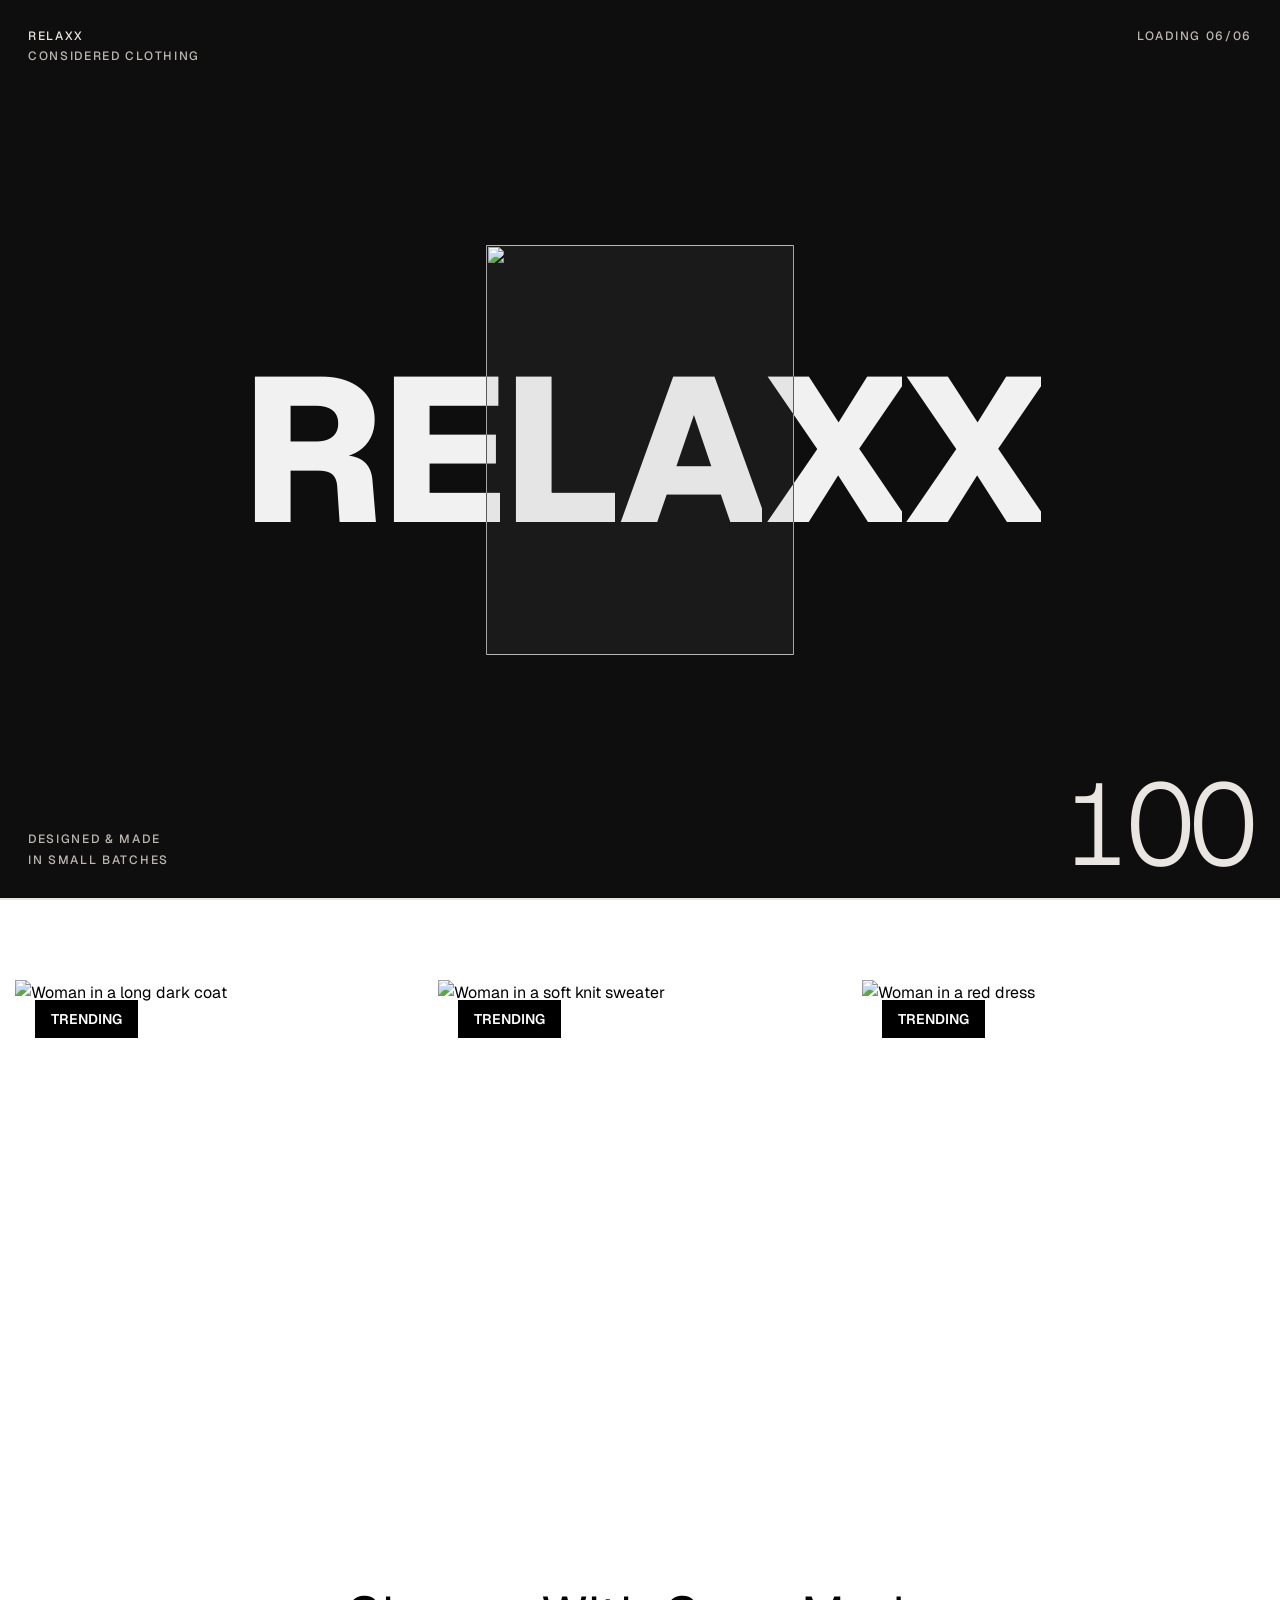
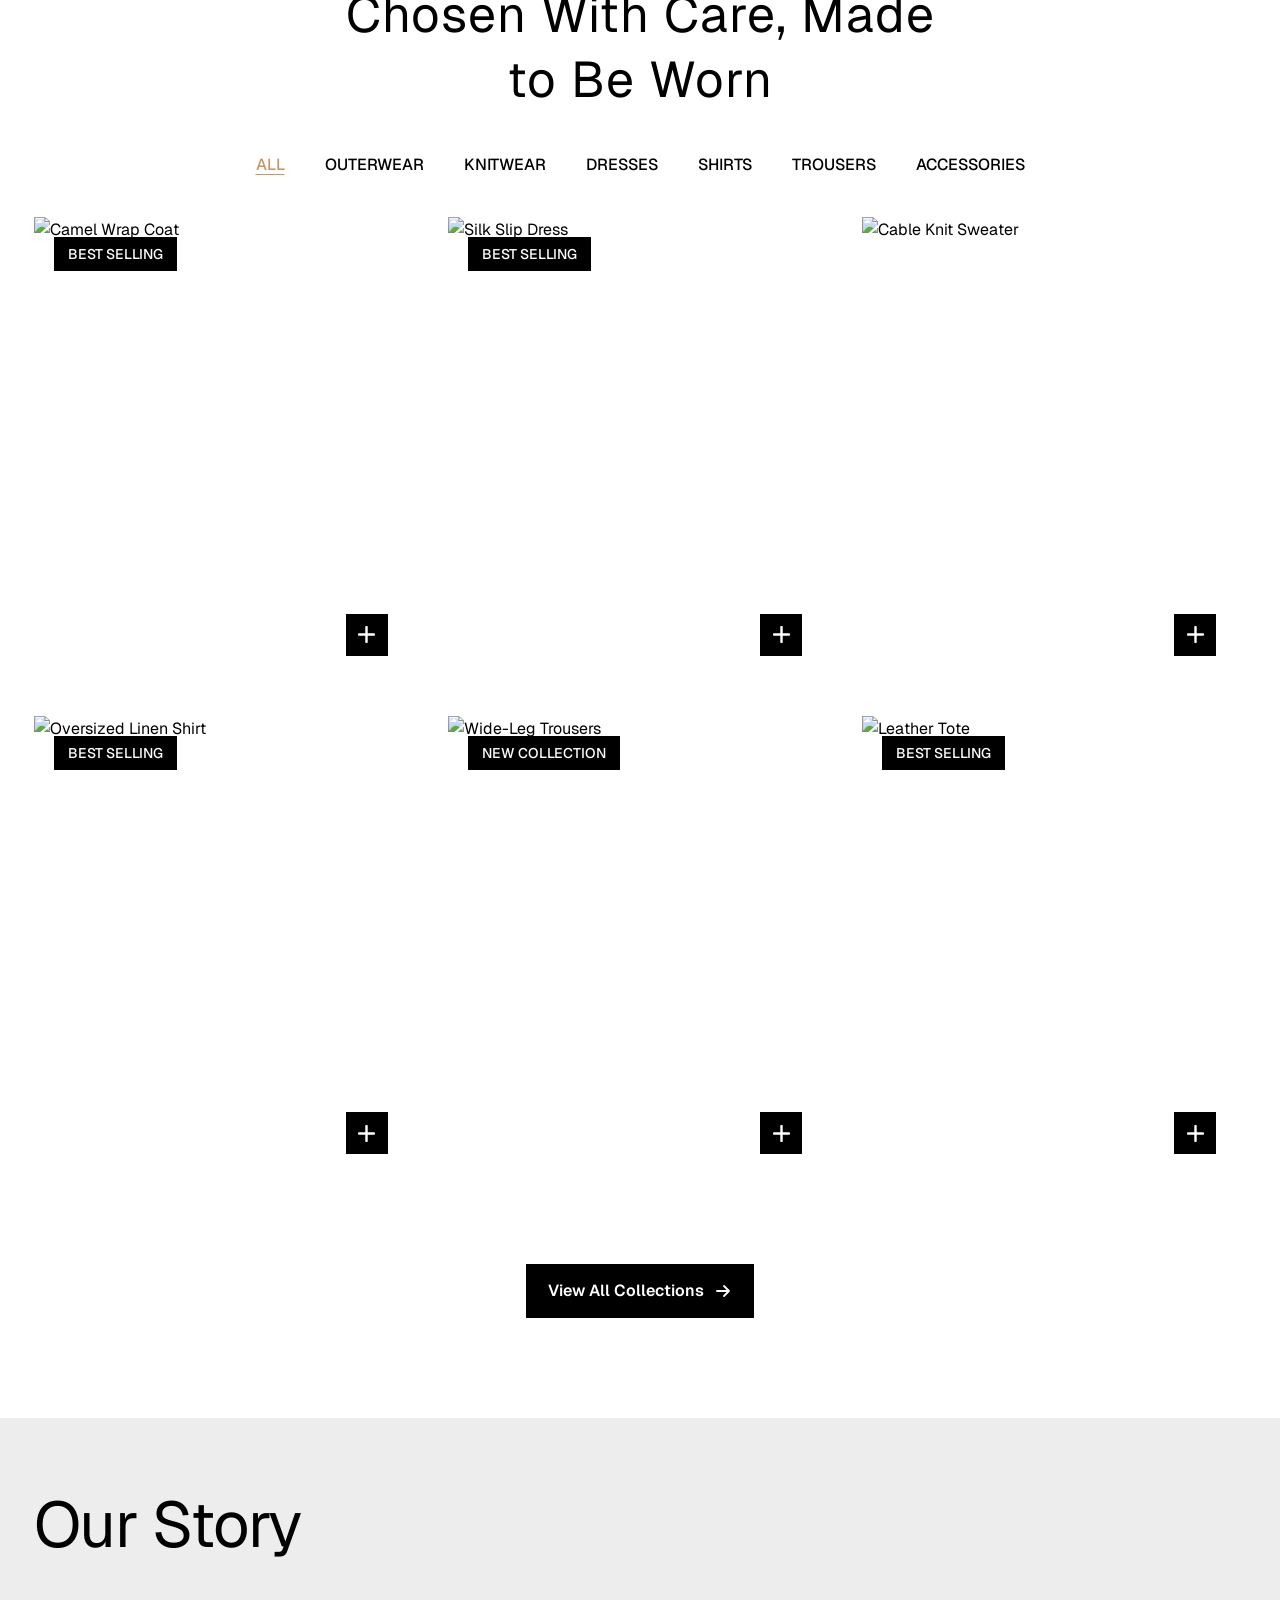
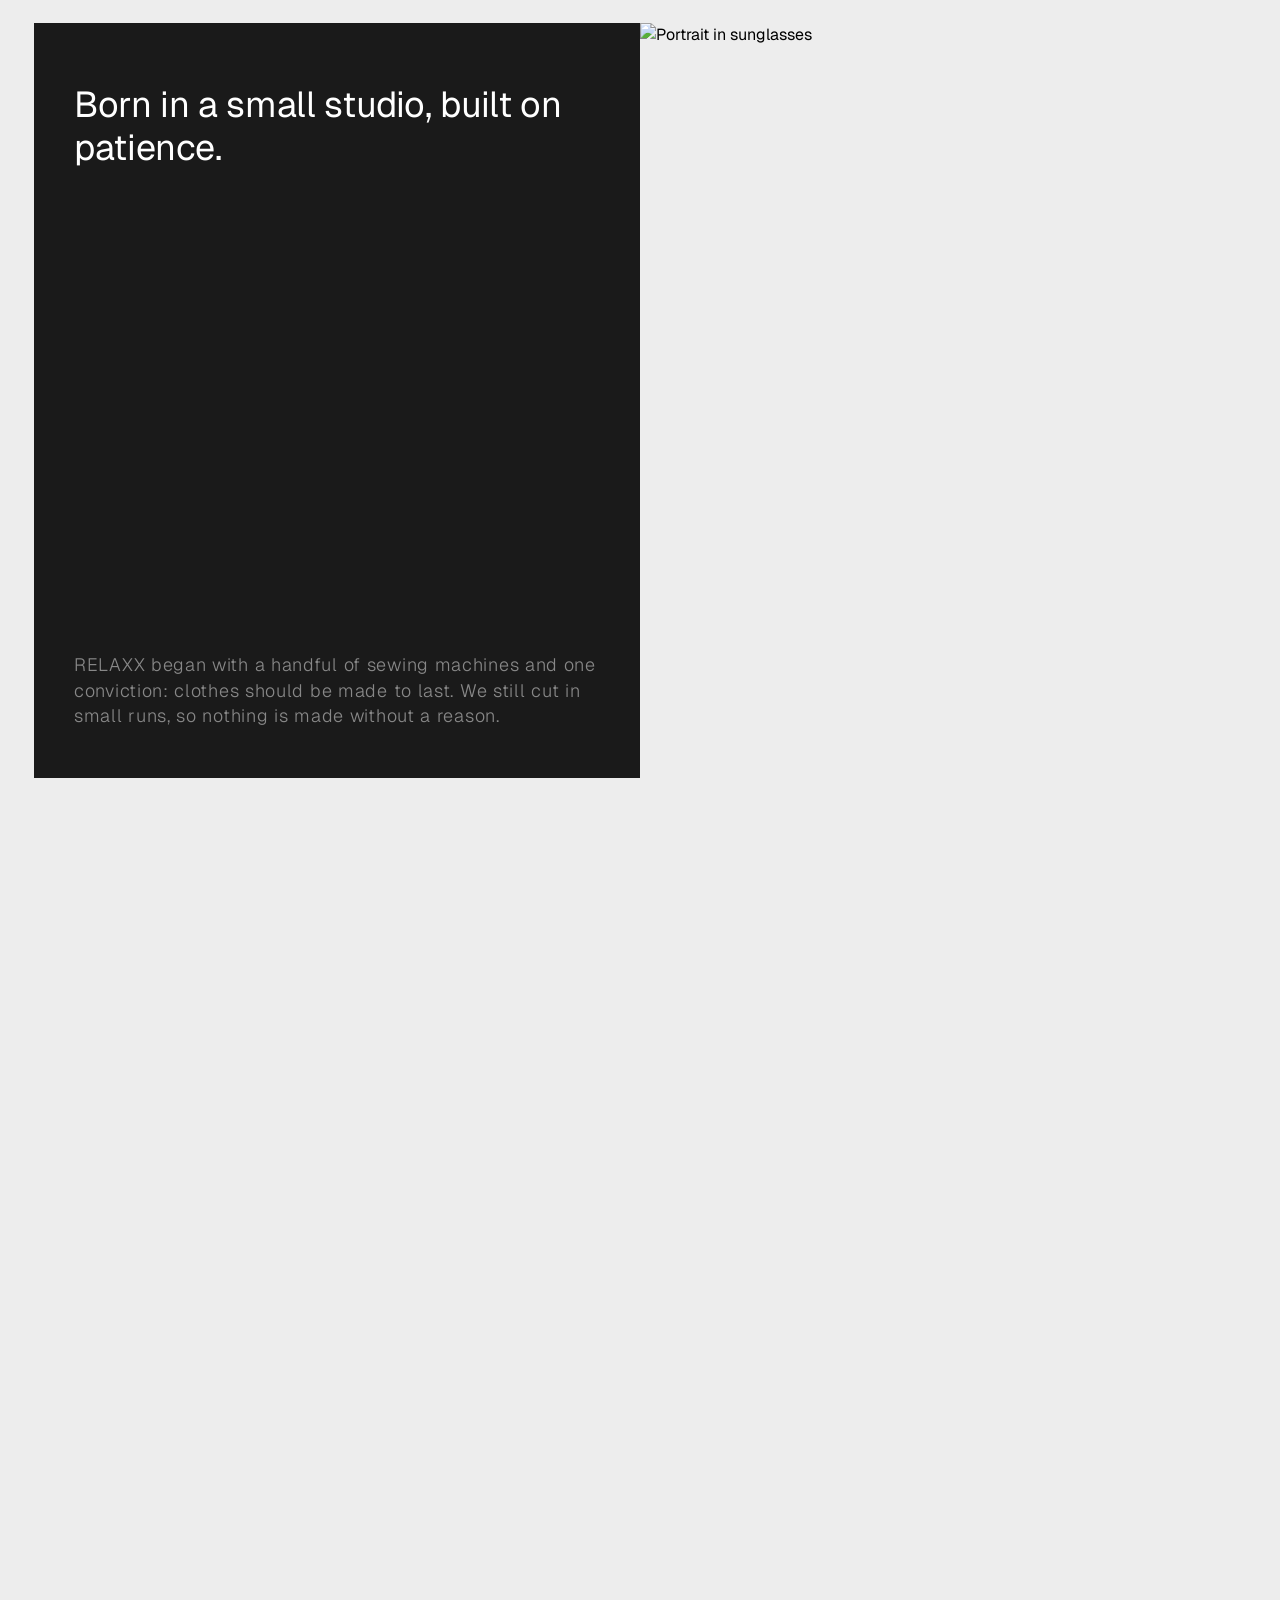
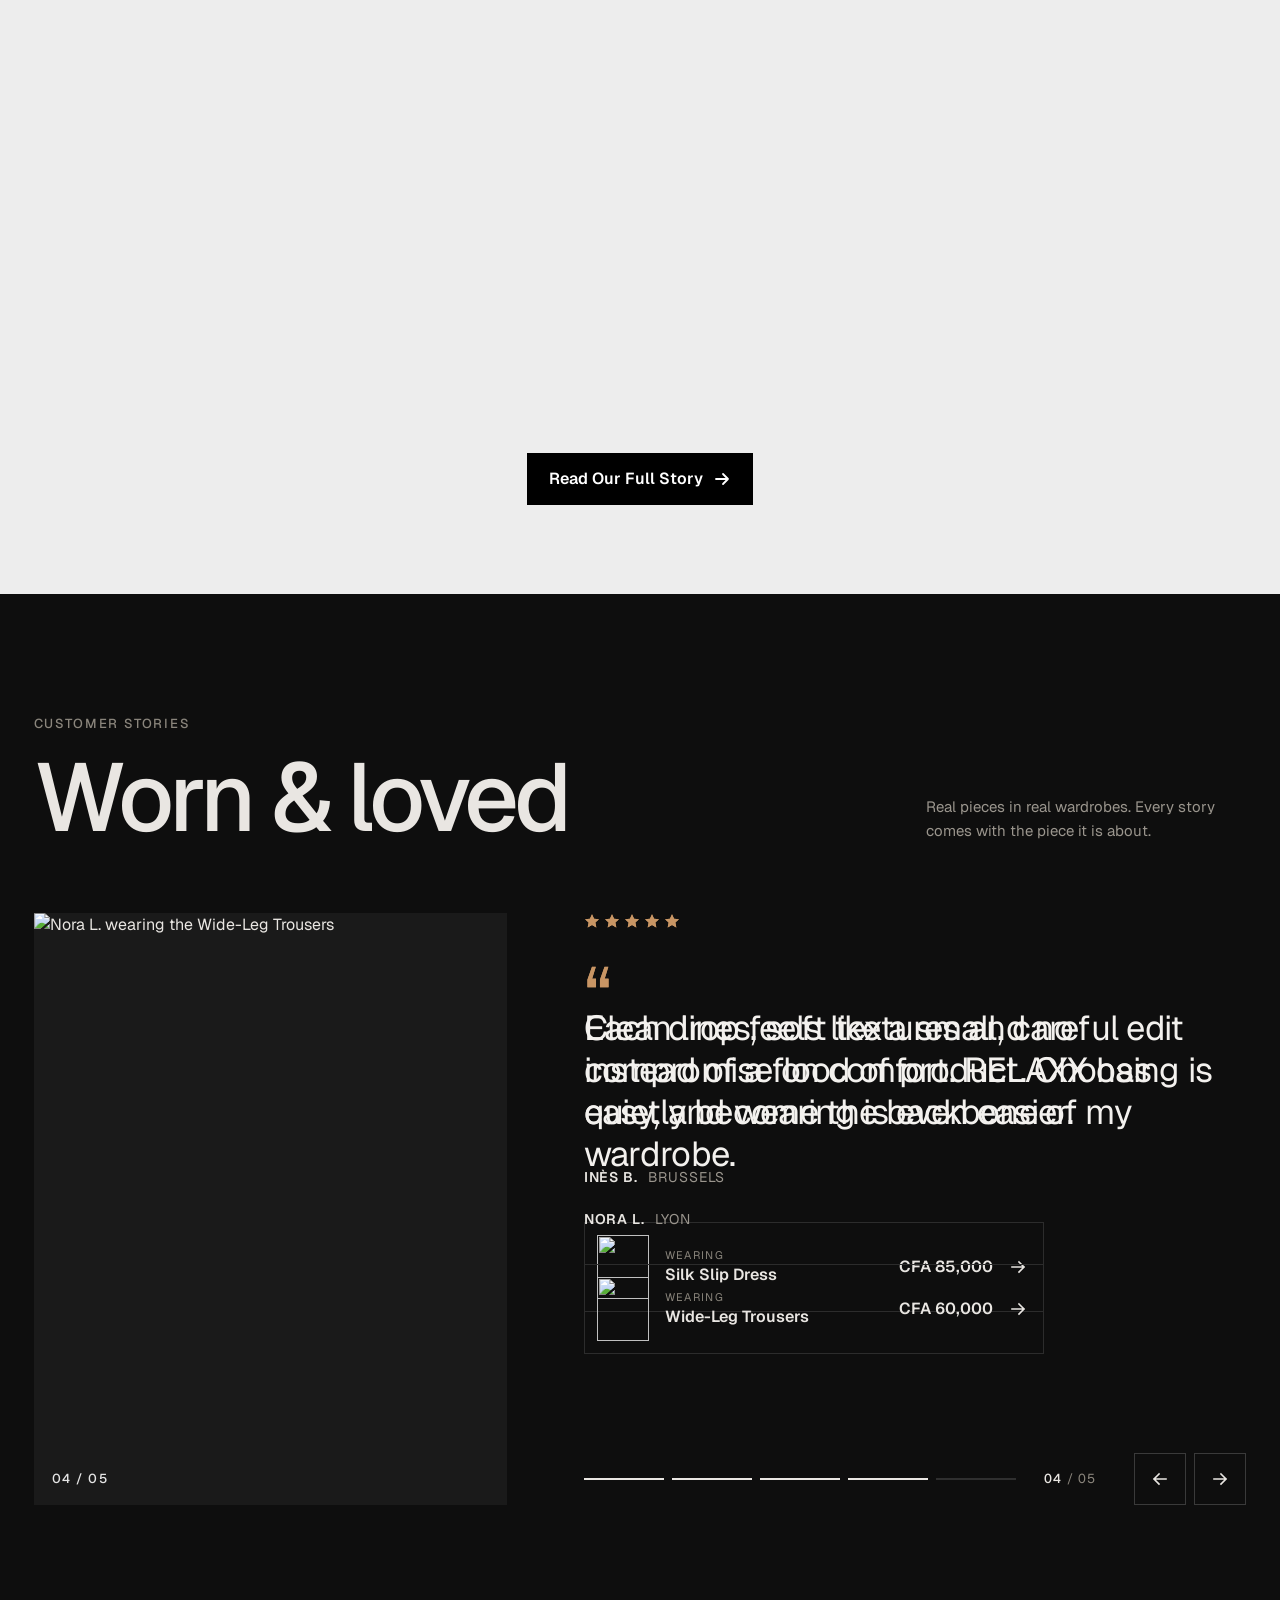
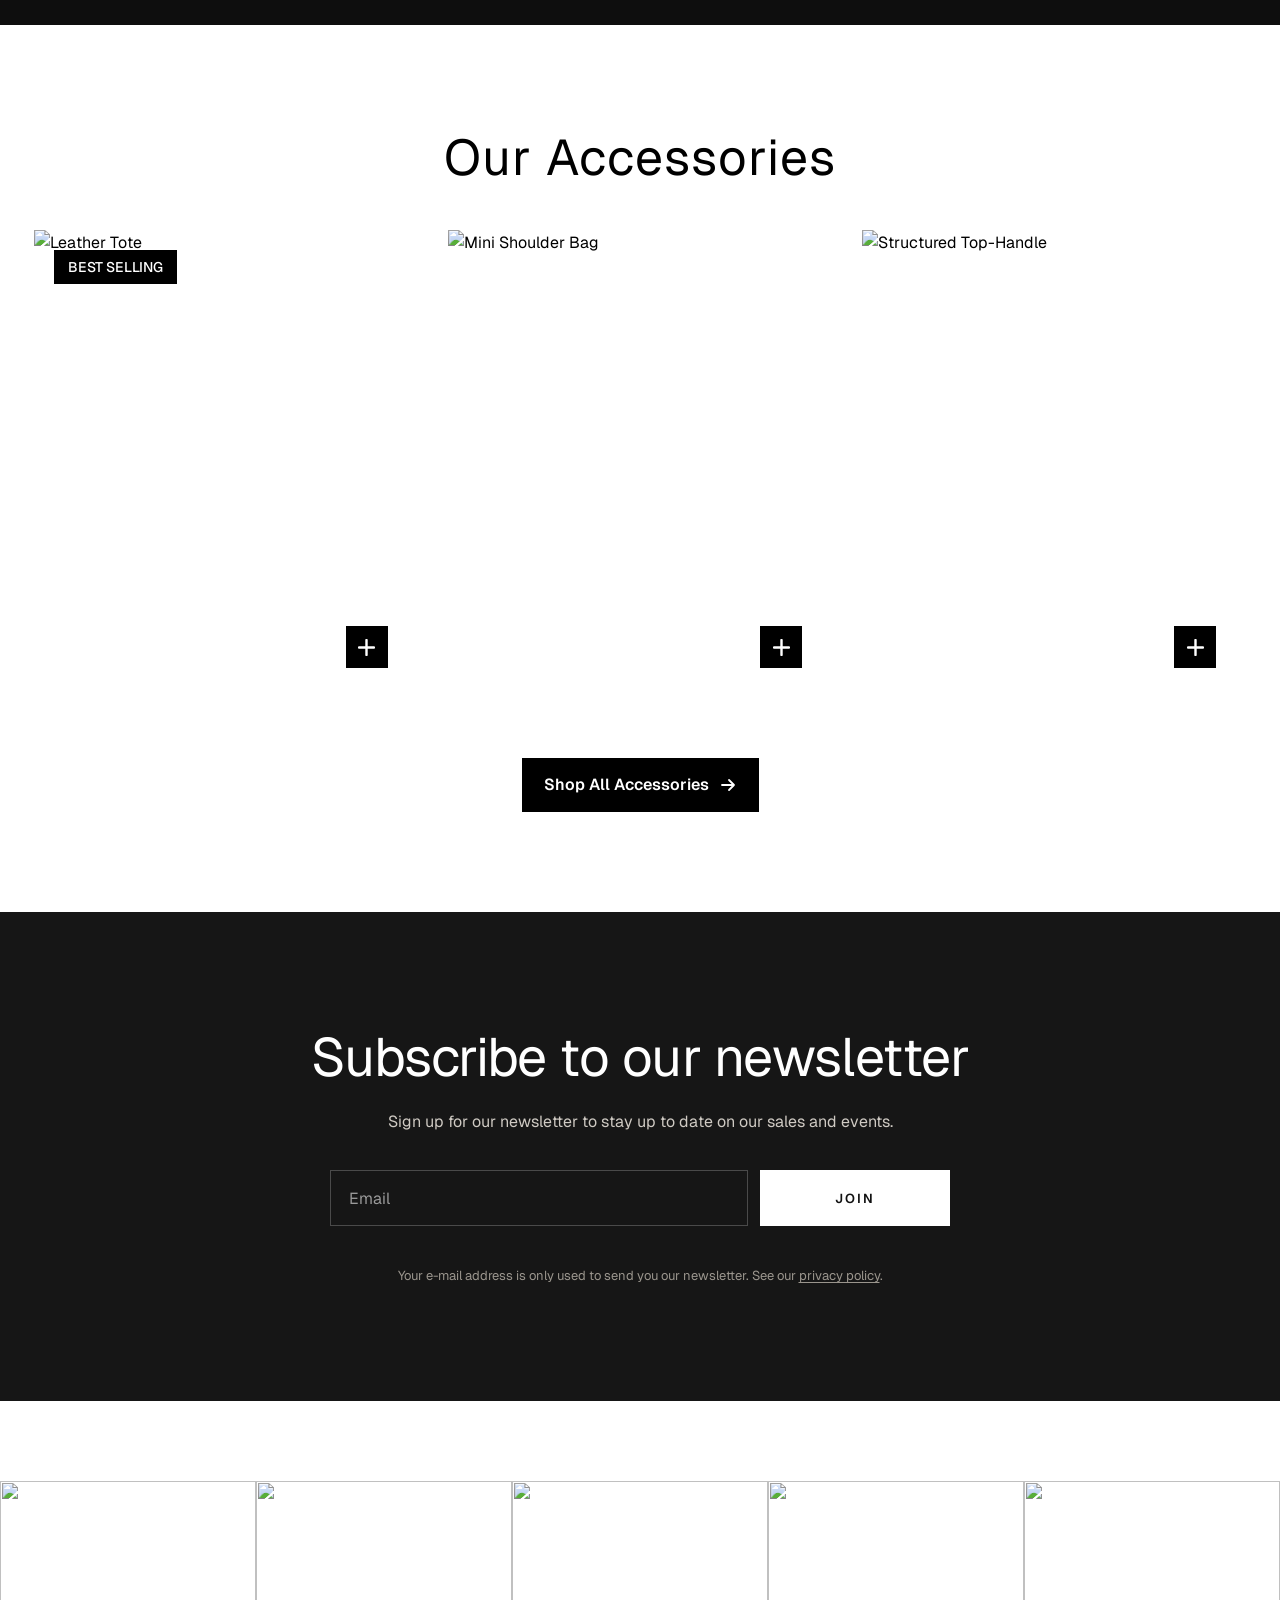
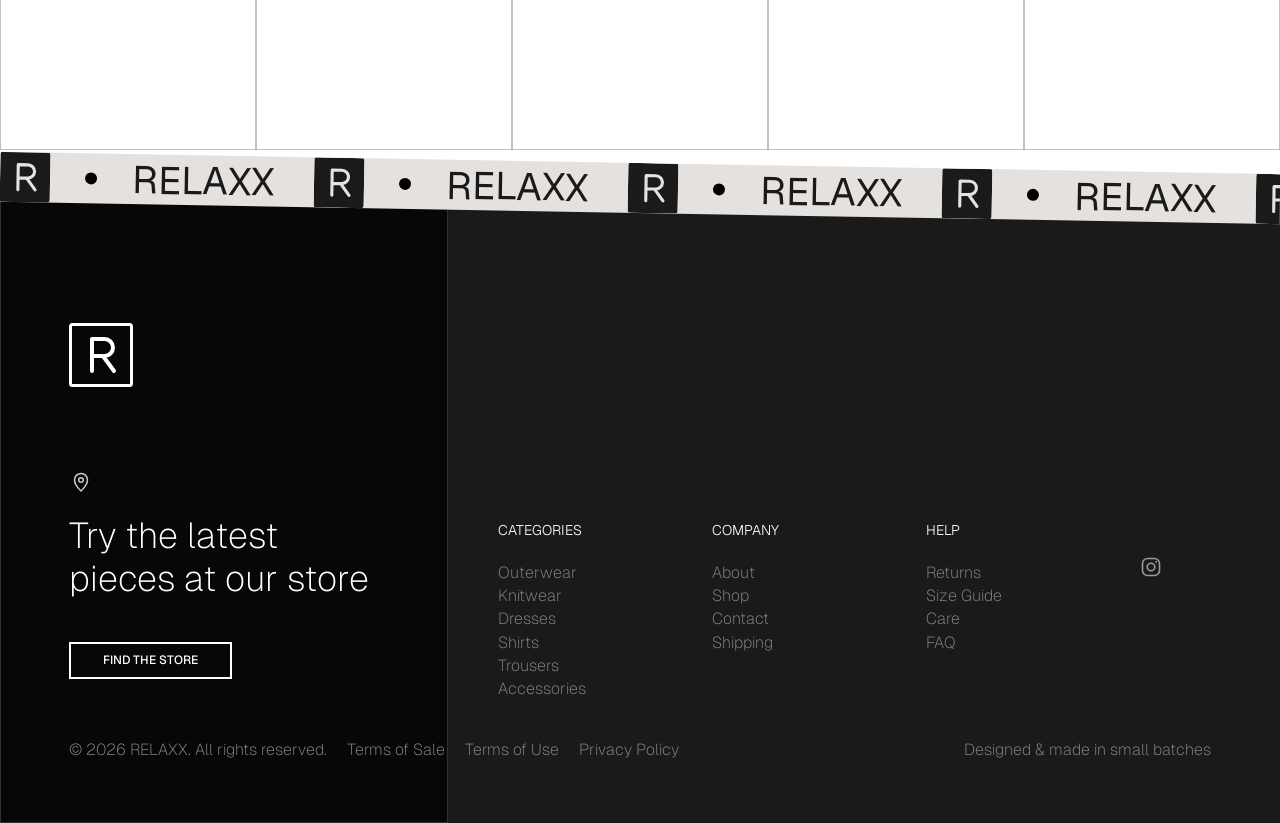
==== index.html @ 336c05b9 "Page de maintenance, sitemap et corrections de sécurité - maintenance.html : page d'attente du mode " ====
<!DOCTYPE html>
<html lang="en">
<head>
<meta charset="utf-8">
<meta name="viewport" content="width=device-width, initial-scale=1">
<title>RELAXX — Fashion Store</title>
<meta name="description" content="RELAXX — considered clothing for everyday life.">
<link rel="icon" href="favicon.svg" type="image/svg+xml">
<meta name="theme-color" content="#0e0e0e">
<meta property="og:site_name" content="RELAXX">
<meta property="og:type" content="website">
<meta property="og:title" content="RELAXX — Fashion Store">
<meta property="og:description" content="RELAXX — considered clothing for everyday life.">
<meta property="og:image" content="https://images.unsplash.com/photo-1785927984870-79d4e5129e88?w=1200&q=80&auto=format&fit=crop">
<link rel="preconnect" href="https://fonts.googleapis.com">
<link rel="preconnect" href="https://fonts.gstatic.com" crossorigin>
<link href="https://fonts.googleapis.com/css2?family=Geist:wght@200;300;400;500;600;700;800;900&display=swap" rel="stylesheet">
<script>document.documentElement.classList.add('js');</script>
<script>
/* language: saved choice, else browser language (FR/EN) */
(function () {
  var d = document.documentElement, l;
  try { l = localStorage.getItem("relaxx-lang") || localStorage.getItem("woven-lang"); } catch (e) {}
  if (l !== "fr" && l !== "en") l = (navigator.language || "").toLowerCase().indexOf("fr") === 0 ? "fr" : "en";
  d.lang = l; d.setAttribute("data-lang", l);
  if (l === "fr") { d.classList.add("i18n-pending"); setTimeout(function () { d.classList.remove("i18n-pending"); }, 4000); }
})();
</script>
<script src="relaxx-db.js"></script>
<style>
/* ---------- tokens ---------- */
:root{
  --white:#fff;--black:#000;--ink:#06030a;
  --pad-x:2vw;--pad-y:5rem;
  --fs-base:1rem;--fs-h-xl:10rem;--fs-h-lg:5rem;--fs-h-md:4rem;--fs-h-sm:3rem;
  --fs-t-xl:1.75rem;--fs-t-lg:1.5rem;--fs-t-md:1.25rem;--fs-t-sm:.875rem;--fs-t-xs:.75rem;
  --ease:cubic-bezier(.25,.1,.25,1);
  --ease-io:cubic-bezier(.42,0,.58,1);
  --out-quart:cubic-bezier(.165,.84,.44,1);
}
*{box-sizing:border-box}
[hidden]{display:none!important}
html{-webkit-text-size-adjust:100%}
html.lenis{height:auto}
.lenis.lenis-smooth{scroll-behavior:auto}
.lenis.lenis-stopped{overflow:hidden}
body{
  margin:0;background:var(--white);color:var(--black);
  font-family:Geist,sans-serif;font-size:var(--fs-base);line-height:1.5;font-weight:400;
  -webkit-font-smoothing:antialiased;-moz-osx-font-smoothing:grayscale;text-rendering:optimizeLegibility;
}
h1,h2,h3,h4,h5,h6{margin:0;font-weight:700}
h1{font-size:var(--fs-h-xl);line-height:1.1}
h2{font-size:var(--fs-h-lg);line-height:1.1}
h3{font-size:var(--fs-h-md);line-height:1.1}
h4{font-size:var(--fs-h-sm);line-height:1.2}
h5{font-size:var(--fs-t-xl);line-height:1.2}
p{margin:0}
a{color:inherit;text-decoration:none}
img{max-width:100%;vertical-align:middle;display:inline-block;border:0}
button{font:inherit;color:inherit;background:none;border:0;padding:0;cursor:pointer}
.caps{text-transform:uppercase}
.container{width:100%;max-width:100%;border-bottom:1px solid transparent}

/* ---------- navbar ---------- */

/* ---------- hero ---------- */
.hero-wrap{
  position:sticky;top:0;width:100%;height:100svh;min-height:100svh;color:#fff;
  display:grid;grid-template-rows:1fr min-content;grid-template-columns:1fr;place-items:center;
}
.hero-bg{
  position:absolute;inset:0;margin:auto;z-index:-1;width:100%;height:100%;max-height:100vh;
  object-fit:cover;object-position:50% 0%;
}
.hero{
  display:flex;justify-content:center;align-items:center;width:100%;height:100%;
  padding:10rem var(--pad-x) 5rem;color:#fff;
}
.hero-content{display:flex;flex-direction:column;align-items:center;gap:1rem;max-width:80rem;margin:0 auto;text-transform:uppercase}
.hero-heading{font-size:10vw;line-height:1.1;letter-spacing:-1.5px;text-align:center}
.hero-cta{
  position:relative;display:flex;flex-direction:column;justify-content:center;align-items:center;
  width:100%;max-width:15rem;padding:.5rem 1rem;border:1px solid #fff;background:#fff;color:#000;
  text-transform:uppercase;white-space:nowrap;
}
.marquee{position:absolute;inset:0;display:flex;align-items:center;gap:1rem;overflow:hidden;transform:rotate(-3deg)}
.marquee-inner{display:flex;gap:1rem}
.hero-foot{
  width:100%;display:flex;justify-content:space-between;align-items:center;
  padding:0 var(--pad-x) 2rem;margin:0 auto;text-transform:uppercase;
}
/* hidden until the animation engine has taken over (prevents a flash of final state) */
html.js:not(.ix-ready) :is(.hero-bg,.hero-content,.hero-cta,.shop-now-text,.marquee,.hero-foot,.hero-heading){visibility:hidden}

/* ---------- sections ---------- */
.section{position:relative;z-index:1;padding:var(--pad-y) var(--pad-x);background:#fff}
.stack-lg{display:flex;flex-direction:column;gap:2.5rem;width:100%}

/* secondary button with sliding underline */
.sbtn{position:relative;overflow:hidden;display:inline-block;text-transform:uppercase}
.sbtn-line-wrap{display:flex;overflow:hidden}
.sbtn-line{width:100%;height:2px;background:#000}
.sbtn-line.first{transform:translateX(0);transition:transform .5s var(--ease) .25s}
.sbtn-line.abs{position:absolute;right:105%;transform:translateX(0);transition:transform .5s var(--ease) 0s}
.is-touched .sbtn-line.abs{transform:translateX(-105%)}
.is-hover .sbtn-line.first{transform:translateX(105%);transition-delay:0s}
.is-hover .sbtn-line.abs{transform:translateX(105%);transition-delay:.25s}

/* collection (tabbed product grid) */
.col-section{
  --serif:Geist,sans-serif;--primary:#c89564;--n100:#b0b0b0;--n300:#545454;
  position:relative;z-index:1;background:#fff;color:#000;padding:30px 15px 100px;
  font-family:Geist,sans-serif;font-size:16px;line-height:160%;
}
.col-container{width:100%;max-width:1170px;margin:0 auto}
.col-title-block{text-align:center;margin-bottom:40px;overflow:hidden}
.col-title{width:100%;max-width:600px;margin:0 auto;font-family:var(--serif);font-size:50px;font-weight:400;line-height:130%;letter-spacing:1px}
.col-tabs{margin-bottom:60px}
.col-menu{display:flex;justify-content:center;align-items:center;gap:40px;margin-bottom:40px}
.col-tab{
  padding:0;background:transparent;color:#000;font-size:16px;font-weight:500;line-height:160%;text-transform:uppercase;
  text-decoration:underline;text-underline-offset:4px;text-decoration-thickness:1px;text-decoration-color:transparent;
  transition:text-decoration-color .5s,color .5s;
}
.col-tab:hover,.col-tab.is-current{color:var(--primary);text-decoration-color:var(--primary)}
.col-content{position:relative;overflow:hidden}
.col-pane{display:none}
.col-pane.is-active{display:block}
.col-list{display:grid;grid-template-columns:1fr 1fr 1fr;gap:30px}
.col-btn-block{display:flex;flex-direction:column;align-items:center;overflow:hidden}
.mw-button{
  display:flex;justify-content:center;align-items:center;gap:10px;padding:14px 22px;border-radius:4px;overflow:hidden;
  color:#fff;background-color:#000;font-weight:600;
  background-image:linear-gradient(160deg,transparent 0 44%,rgba(255,255,255,.22) 44% 56%,transparent 56%);
  background-repeat:no-repeat;background-size:220% 320%;background-position:20% -20%;transition:background-position 1.2s ease-out;
}
.mw-button:hover{background-position:20% 55%}
.mw-button svg{width:18px;height:18px}
/* product card (shared with the shop page) */
.product-post{position:relative;overflow:hidden}
.product-image-block{position:relative;z-index:1;display:block;overflow:hidden}
.product-image{display:block;width:100%;aspect-ratio:420/512;object-fit:cover;transform:scale(1);transition:transform .8s var(--ease)}
.product-post.is-hover .product-image{transform:scale(1.1)}
.product-content{position:absolute;inset:0;pointer-events:none}
.product-content > *{pointer-events:auto}
.product-tag{position:absolute;top:20px;left:20px;z-index:1;padding:8px 14px;border-radius:4px;background:#000;color:#fff;font-size:12px;font-weight:500;line-height:130%;text-transform:uppercase}
.product-icon{position:absolute;right:30px;bottom:30px;z-index:2;display:flex;justify-content:center;align-items:center;width:42px;height:42px;border-radius:100%;background:#000;color:#fff;cursor:pointer}
.product-icon svg{width:17px;height:17px}
.product-card{
  position:absolute;right:12px;bottom:12px;z-index:3;display:none;flex-direction:column;justify-content:space-between;gap:60px;
  width:100%;max-width:260px;padding:18px;border-radius:4px;background:#fff;opacity:0;transition:opacity .8s var(--ease);
}
.product-card.is-shown{opacity:1}
.product-text{display:flex;flex-direction:column;align-items:flex-start;padding-right:28px}
.product-category{color:var(--n300);font-size:12px;font-weight:600;line-height:160%;text-transform:uppercase}
.product-name{font-size:16px;font-weight:600;line-height:160%}
.product-price-block{display:flex;justify-content:space-between;align-items:flex-end}
.product-price{display:flex;align-items:center;gap:5px}
.price{font-size:18px;font-weight:600;line-height:158%;text-transform:uppercase}
.price.compare{color:var(--n100);font-weight:500;text-decoration:line-through}
.product-bag{display:grid;place-items:center;width:42px;height:42px;border-radius:100%;background:#000;color:#fff}
.product-bag svg{width:20px;height:20px}
.product-bag.added{animation:bag-pop .4s var(--ease)}
@keyframes bag-pop{50%{transform:scale(1.12)}}
.product-card-close{position:absolute;top:18px;right:18px;width:24px;height:24px;color:#000;cursor:pointer}
.product-card-close svg{display:block;width:100%;height:100%}
@media (min-width:1280px){.col-tabs{margin-bottom:80px}.product-tag{font-size:14px}}
@media (min-width:1440px){.col-section{padding-bottom:130px}.col-container{max-width:1320px}.col-title{max-width:700px;font-size:60px}.col-tabs{margin-bottom:100px}}
@media (min-width:1920px){.col-container{max-width:1560px}.col-title-block{margin-bottom:60px}.col-title{max-width:900px;font-size:80px}.col-tabs{margin-bottom:110px}.col-menu{margin-bottom:50px}.col-list{gap:40px}.mw-button{padding:18px 24px}}
@media (max-width:991px){.col-section{padding-bottom:80px}.col-title-block{margin-bottom:20px}.col-title{font-size:40px}.col-menu{gap:20px}.col-tab{font-size:14px}.col-list{grid-template-columns:1fr 1fr;gap:20px}}
@media (max-width:767px){
  .col-section{padding-bottom:60px}.col-container{max-width:630px}.col-title{font-size:30px}.col-menu{flex-wrap:wrap;gap:10px 20px}
  .product-icon{width:35px;height:35px;right:25px;bottom:25px}.product-tag{top:10px;left:10px}
  .product-card{max-width:200px;padding:15px;right:10px;bottom:10px}.price{font-size:16px}.product-bag{width:35px;height:35px}.product-card-close{top:15px;right:15px}
}
@media (max-width:479px){.col-list{grid-template-columns:1fr}.product-card{max-width:260px}}

/* trending categories */
.trend-section{
  --serif:Geist,sans-serif;--primary:#c89564;
  position:relative;z-index:1;background:#fff;color:#000;padding:80px 15px 80px;
  font-family:Geist,sans-serif;font-size:16px;line-height:160%;
}
.trend-block{position:relative}
.trend-watermark{
  position:absolute;top:1.563vw;right:13.906vw;opacity:.04;pointer-events:none;
  font-family:Geist,sans-serif;font-size:20vw;font-weight:400;line-height:130%;
}
.trend-title-block{display:flex;flex-direction:column;justify-content:center;align-items:center;margin-bottom:60px;text-align:center;overflow:hidden}
.trend-title{margin-right:40px;text-align:right;font-family:var(--serif);font-size:60px;font-style:italic;font-weight:900;line-height:130%}
.trend-grid{display:grid;grid-template-columns:1fr 1fr 1fr;gap:20px;overflow:hidden}
.trend-card{position:relative;display:flex;flex-direction:column;justify-content:center;align-items:center;overflow:hidden;text-decoration:none}
.trend-img{display:block;width:100%;aspect-ratio:457/557;object-fit:cover}
.trend-wrap{position:absolute;inset:0;z-index:3}
.trend-tag{
  position:absolute;top:20px;left:20px;padding:10px 16px;border-radius:4px;background:#000;color:#fff;
  font-size:12px;font-weight:600;line-height:130%;text-transform:uppercase;
}
.trend-name{position:absolute;right:30px;bottom:20px;color:#fff;text-transform:uppercase;font-family:var(--serif);font-size:34px;font-weight:700;line-height:140%}
.trend-overlay{position:absolute;left:0;bottom:0;z-index:1;width:0;height:0;background:rgba(0,0,0,.2);transition:width .8s var(--ease),height .8s var(--ease)}
.trend-card.is-hover .trend-overlay{width:100%;height:100%}
/* cursor follower (desktop only) */
.trend-cursor-layer{position:fixed;inset:0;z-index:99999;display:flex;flex-direction:column;justify-content:center;align-items:center;pointer-events:none}
.trend-cursor{position:absolute;width:100px;height:100px;will-change:transform}
.trend-cursor-inner{
  width:100%;height:100%;display:flex;flex-direction:column;justify-content:center;align-items:center;
  opacity:0;transform:scale(.75);transition:opacity .8s var(--ease),transform .8s var(--ease);
}
.trend-cursor.on .trend-cursor-inner{opacity:1;transform:scale(1)}
.trend-cursor-dot{
  position:absolute;z-index:3;display:flex;justify-content:center;align-items:center;width:70px;height:70px;border-radius:100%;
  background:#000;color:#fff;transition:background-color .5s ease-in-out;
}
.trend-cursor-dot svg{width:24px;height:24px}
.trend-ring{position:absolute;width:168px;height:168px;max-width:none;animation:trend-spin 10s linear infinite}
.trend-ring text{font-family:Geist,sans-serif;font-weight:700;font-size:15.5px;letter-spacing:2.2px;fill:#fff;text-transform:uppercase}
@keyframes trend-spin{to{transform:rotate(360deg)}}
html.js [data-reveal="rise"]{transform:translateY(30px);transition:transform .8s cubic-bezier(.25,.46,.45,.94),opacity .8s var(--ease);transition-delay:var(--d,0ms)}
@media (min-width:1280px){.trend-title-block{margin-bottom:80px}.trend-title{font-size:70px}.trend-tag{font-size:14px}}
@media (min-width:1440px){.trend-section{padding-top:100px;padding-bottom:100px}.trend-title-block{margin-bottom:100px}.trend-title{font-size:80px}.trend-name{font-size:42px}}
@media (min-width:1920px){
  .trend-title-block{margin-bottom:112px}.trend-title{font-size:100px}.trend-name{font-size:58px}
  .trend-cursor{width:138px;height:130px}.trend-cursor-dot{width:100px;height:100px}.trend-cursor-dot svg{width:34px;height:34px}.trend-ring{width:232px;height:232px}
}
@media (max-width:991px){
  .trend-section{padding-top:60px;padding-bottom:60px}.trend-title-block{margin-bottom:40px}.trend-title{font-size:40px}
  .trend-grid{gap:15px}.trend-tag{top:10px;left:10px;padding:6px 10px;border-radius:2px}.trend-name{right:20px;bottom:10px;font-size:30px}
  .trend-cursor-layer{display:none}
}
@media (max-width:767px){.trend-title{margin-right:0}.trend-grid{grid-template-columns:1fr}.trend-watermark{display:none}.trend-name{font-size:26px}}
@media (max-width:479px){.trend-section{padding-top:40px;padding-bottom:40px}.trend-title-block{margin-bottom:20px}.trend-title{font-size:30px}}

.h-5{font-size:var(--fs-h-lg);letter-spacing:-1.5px;text-transform:uppercase}

.h-3{font-size:var(--fs-h-sm);letter-spacing:-1.5px}
.h-2{font-size:var(--fs-t-xl);letter-spacing:-1px}

/* footer */
/* instagram strip: static row of 5 tiles */
.social-marquee{overflow:hidden}
.social-grid{display:grid;grid-template-columns:repeat(5,1fr);align-items:end}
.social{position:relative;display:flex;width:100%;aspect-ratio:1/1.05;overflow:hidden;cursor:pointer}
.social-img{width:100%;height:100%;object-fit:cover}
.social-content{
  position:absolute;inset:auto 0 0 0;height:100%;display:flex;flex-direction:column;justify-content:space-between;align-items:center;
}
.social-icon{width:20%;margin:auto 0;color:#fff}
.social-icon svg{display:block;width:100%;height:auto}
.social-cta{width:100%;padding:1rem;background:#000;font-weight:500;text-transform:uppercase;display:flex;justify-content:center;align-items:center}

/* scroll-into-view reveals (IX2 fadeIn / slideInBottom) */
html.js [data-reveal]{opacity:0;transition:opacity 1s var(--out-quart),transform 1s var(--out-quart);transition-delay:var(--d,0ms)}
html.js [data-reveal="up"]{transform:translateY(100px)}
html.js [data-reveal].in{opacity:1;transform:none}

/* cart drawer */
.cart-overlay{
  position:fixed;inset:0;z-index:100000001;display:flex;justify-content:flex-end;align-items:stretch;
  background:rgba(0,0,0,.8);-webkit-backdrop-filter:blur(12px);backdrop-filter:blur(12px);color:#000;
  opacity:0;visibility:hidden;transition:opacity .3s,visibility 0s .3s;
}
.cart-overlay.open{opacity:1;visibility:visible;transition:opacity .3s}
.cart-panel{
  display:flex;flex-direction:column;width:100%;min-width:320px;max-width:480px;background:#fff;overflow:auto;
  box-shadow:0 5px 25px rgba(0,0,0,.25);transform:translateX(100%);transition:transform .3s var(--ease)
}
.cart-overlay.open .cart-panel{transform:none}
.cart-head{display:flex;justify-content:space-between;align-items:center;padding:16px 24px;border-bottom:1px solid #e6e6e6}
.cart-head h4{font-size:18px;line-height:24px}
.cart-close{width:16px;height:16px}
.cart-body{flex:1;display:flex;flex-direction:column}
.cart-empty{flex:1;display:flex;justify-content:center;align-items:center;padding:100px 0}
.cart-list{list-style:none;margin:0;padding:12px 24px;display:flex;flex-direction:column;gap:12px}
.cart-item{display:flex;gap:16px;align-items:center}
.cart-item img{width:60px;height:72px;object-fit:cover}
.cart-item-info{flex:1;display:flex;flex-direction:column}
.cart-item-name{font-weight:600}
.cart-item-var{font-size:.8rem;color:#777}
.cart-remove{font-size:.8rem;text-decoration:underline;align-self:flex-start}
.cart-foot{padding:16px 24px;border-top:1px solid #e6e6e6;display:flex;flex-direction:column;gap:16px}
.cart-sub{display:flex;justify-content:space-between}
.cart-checkout{display:block;text-align:center;padding:9px 15px;border:1px solid #06030a;color:#06030a;transition:all .3s}
.cart-checkout:hover{background:#000;color:#fff}
.cart-item.is-off img{opacity:.45}.cart-item-note{font-size:.8rem;color:#b3261e}.cart-item-note a{text-decoration:underline}

/* ---------- ≥992 only: social hover reveal ---------- */
@media (min-width:992px){
  .social-content{opacity:0;transform:translateY(100%) scale(0);transition:transform .4s var(--ease),opacity .4s var(--ease)}
  .social.is-hover .social-content{opacity:1;transform:translateY(0) scale(1)}
}

/* ---------- tablet ---------- */
@media (max-width:991px){
  :root{--pad-y:4rem;--pad-x:4vw;--fs-h-xl:7rem;--fs-h-lg:3.5rem}
  h1{letter-spacing:-5px;font-size:7rem}
  .tab-hide{display:none!important}
  .hero-heading{font-size:16vw}
}
/* ---------- mobile landscape ---------- */
@media (max-width:767px){
  :root{--fs-base:.8rem;--fs-h-xl:4rem;--fs-h-lg:3rem;--fs-h-md:3rem;--fs-h-sm:1.5rem;--fs-t-xl:1.25rem}
  h1{letter-spacing:-2px;font-size:4rem}
  h2,h3{letter-spacing:-1px;font-size:3rem}
  h4{letter-spacing:-.5px;font-size:1.5rem}
  h5{font-size:1.25rem}
  .h-3{letter-spacing:-.5px}
  .cart-panel{width:90%;min-width:auto}
}
/* ---------- mobile portrait ---------- */
@media (max-width:479px){
  :root{--fs-h-lg:2.5rem;--fs-h-md:1.5rem}
  h3{font-size:1.5rem}
  .mob-hide{display:none!important}
  .hero-foot{padding-left:4%;padding-right:4%}
  .hero-bg{height:100svh;inset:auto 0 0 0}
  .social-grid{grid-template-columns:1fr 1fr}
  .social:nth-child(5){display:none}
  .h-2{font-size:1.7rem}
}
@media (prefers-reduced-motion:reduce){
  html.js [data-reveal]{opacity:1;transform:none;transition:none}
}

/* ======================================================================
   NAVBAR — layout & motion after AZ Milano (IX2 timings), RELAXX content
   ====================================================================== */
html.mn-lock{overflow:hidden}
.mn-bar{
  position:fixed;top:0;left:0;z-index:100000;width:100%;height:70px;color:#fff;font-family:Geist,sans-serif;
  opacity:0;transition:opacity .7s var(--ease),background-color .4s,color .4s;
}
.mn-bar[data-theme="dark"]{color:#1a1a1a}
.mn-bar.is-in{opacity:1}
.mn-bar.is-settled{transition:opacity .3s var(--ease),background-color .4s,color .4s}
.mn-bar.is-in.is-hidden{opacity:0}
.mn-bar.is-solid{background:#fff;color:#1a1a1a}
.mn-bar.menu-open{background:transparent;color:#1a1a1a}
.mn-inner{position:relative;height:100%;padding:0 40px;display:flex;justify-content:space-between;align-items:center}
.mn-left,.mn-right{display:flex;align-items:center}
.mn-right{gap:24px}
.mn-brand{position:absolute;left:50%;top:50%;transform:translate(-50%,-50%);font-size:3rem;line-height:1;font-weight:500;color:inherit}
.mn-burger{position:relative;width:32px;height:32px;padding:0;color:inherit}
.mn-burger span{position:absolute;left:4px;width:24px;height:1.6px;background:currentColor;border-radius:2px;transition:transform .8s cubic-bezier(.77,0,.18,1),opacity .4s}
.mn-burger span:nth-child(1){top:9px}
.mn-burger span:nth-child(2){top:15.2px}
.mn-burger span:nth-child(3){top:21.4px}
.mn-burger.is-open span:nth-child(1){transform:translateY(6.2px) rotate(45deg)}
.mn-burger.is-open span:nth-child(2){opacity:0;transform:scaleX(0)}
.mn-burger.is-open span:nth-child(3){transform:translateY(-6.2px) rotate(-45deg)}
.mn-search{position:relative;display:flex;justify-content:flex-end;align-items:center}
.mn-search-toggle{position:relative;z-index:1;width:32px;height:32px;display:grid;place-items:center;color:inherit}
.mn-search-toggle > span{position:absolute;inset:4px;transition:opacity .5s,transform .5s}
.mn-search-toggle svg{display:block;width:100%;height:100%}
.mn-search-toggle .i-close{opacity:0;transform:rotate(-90deg)}
.mn-search.is-open .mn-search-toggle{color:#1a1a1a}
.mn-search.is-open .i-search{opacity:0;transform:rotate(90deg)}
.mn-search.is-open .i-close{opacity:1;transform:none}
.mn-search-popup{
  position:absolute;right:-12px;display:flex;align-items:center;width:0;height:50px;padding:0;overflow:hidden;
  background:rgba(255,255,255,0);border:2px solid rgba(235,235,235,0);border-radius:6px;
  transition:width .6s var(--ease),background-color .6s var(--ease),border-color .6s var(--ease);
}
.mn-search.is-open .mn-search-popup{
  width:420px;background:#fff;border-color:#ebebeb;
  transition:width 1s var(--ease),border-color 1s var(--ease),background-color .5s linear;
}
.mn-search-form{display:flex;align-items:center;padding:12px;margin:0}
.mn-search-submit{flex:none;width:24px;height:24px;color:#8a8a8a}
.mn-search-submit svg{display:block;width:100%;height:100%}
.mn-search-input{width:300px;margin-left:12px;padding:0;border:0;outline:0;background:transparent;color:#2e2e2e;font:inherit;font-size:16px;-webkit-appearance:none}
.mn-search-input::placeholder{color:#555}
.mn-search-input::-webkit-search-cancel-button{-webkit-appearance:none}
.mn-cart{position:relative;display:grid;place-items:center;width:37px;height:40px;padding:0;color:inherit}
.mn-cart svg{width:24px;height:24px}
.mn-badge{position:absolute;top:0;right:0;display:flex;justify-content:center;align-items:center;min-width:20px;height:20px;padding:0 4px;border-radius:9px;background:#bf8c4e;color:#fff;font-size:12px;line-height:1}

/* full-screen menu: height grows from the top, links flip up one by one, image opens on the right */
.mn-menu{
  position:fixed;inset:0;z-index:99999;display:none;width:100vw;height:0;overflow:hidden;
  background:#e1dedb;color:#1a1a1a;font-family:Geist,sans-serif;font-weight:600;line-height:1.2;
}
.mn-menu.is-open{height:150vw;transition:height 1.2s var(--ease)}
.mn-menu.is-closing{height:0;transition:height 1.2s var(--ease)}
.mn-mask{width:100vw;height:100vh}
.mn-holder{display:flex;flex-direction:column;justify-content:space-between;align-items:flex-start;max-width:1170px;height:100%;margin:0 auto;padding:9em 2em 0}
.mn-link{display:flex;align-items:flex-end;margin:20px 0;padding:11px 10px;color:#1a1a1a;transition:color .4s}
.mn-link:hover,.mn-link:focus-visible{color:#bf8c4e}
.mn-link-p{perspective:1000px}
.mn-link-inner{
  display:flex;align-items:flex-end;gap:4px;opacity:0;transform:translateY(30px) rotateX(-90deg);
  transition:opacity 1s linear var(--cd,0ms),transform 1s linear var(--cd,0ms);
}
.mn-menu.is-open .mn-link-inner{opacity:1;transform:none;transition:opacity .8s var(--ease) var(--od,300ms),transform .8s var(--ease) var(--od,300ms)}
.mn-num{font-size:14px}
.mn-label{font-size:64px;font-weight:400;line-height:.8}
.mn-img{position:absolute;top:0;right:0;bottom:0;z-index:0;width:0;height:100vh;min-height:100vh;overflow:hidden;transition:width 1s linear}
.mn-img img{position:absolute;top:0;right:0;width:50vw;min-width:50vw;max-width:50vw;height:100%;object-fit:cover;filter:grayscale(1)}
.mn-link-img{z-index:1;opacity:0;transition:width 1s linear,opacity .7s var(--ease)}
.mn-menu.is-open .mn-img{width:50vw;transition:width 1s var(--ease) .5s}
.mn-menu.is-open .mn-link-img{transition:width 1s var(--ease) .5s,opacity .7s var(--ease)}
.mn-menu.is-open .mn-link.is-hover .mn-link-img{opacity:1}
.mn-foot{position:relative;z-index:40;width:100%;margin-bottom:12px;transform:translateY(100%);transition:transform 1s linear}
.mn-menu.is-open .mn-foot{transform:none;transition:transform .8s var(--ease)}
.mn-foot-line{width:100%;height:1px;background:#000}
.mn-foot-row{display:flex;justify-content:space-between;align-items:center;margin-top:13px;padding-bottom:12px}
.mn-contacts{display:flex;gap:80px}
.mn-contacts a{font-size:16px;transition:color .35s}
.mn-contacts a:hover{color:#bf8c4e}
.mn-accent{color:#bf8c4e}
.mn-socials{display:flex;gap:12px}
.mn-social{display:block;width:24px;height:24px;color:#bf8c4e;transition:filter .2s}
.mn-social:hover{filter:grayscale(1)}
.mn-social svg{display:block;width:100%;height:100%}

/* ======================================================================
   FOOTER — layout & motion after AZ Milano, RELAXX content
   ====================================================================== */
.mfoot{position:relative;z-index:2;background:#fff;display:flex;align-items:center;padding:170px 0;overflow:hidden;color:#fff;font-family:Geist,sans-serif;font-size:14px;line-height:1.2}
.mf-bg-color{position:absolute;left:0;right:0;bottom:0;height:94%;background:#1a1a1a}
.mf-bg{position:absolute;z-index:1;top:4%;bottom:0;left:0;width:35%}
.mf-bg img{width:100%;height:100%;object-fit:cover}
.mf-overlay{position:absolute;inset:0;background:rgba(0,0,0,.75)}
.mf-banner{position:absolute;z-index:2;top:2%;left:0;right:0;overflow:hidden;background:#e4e1de;color:#1a1a1a;transform:rotate(1deg)}
.mf-banner-track{display:flex;width:max-content;animation:mf-loop 35s linear infinite}
.mf-banner-group{display:flex;align-items:center;gap:40px;padding-right:40px}
.mf-banner-item{display:flex;align-items:center}
.mf-banner-logo{display:block;width:50px}
.mf-banner-logo svg{display:block;width:100%;height:auto}
.mf-dot-wrap{padding:0 35px}
.mf-dot{display:block;width:12px;height:12px;border-radius:30px;background:#000}
.mf-banner-text{font-size:3vw;font-weight:400;line-height:1.2;text-transform:uppercase}
@keyframes mf-loop{to{transform:translateX(-50%)}}
.mf-container{position:relative;z-index:2;width:100%;max-width:1170px;margin:200px auto 0;padding:0 1em}
.mf-grid{display:grid;grid-template-columns:2.5fr 1fr 1fr 1fr .5fr;gap:30px 70px;text-align:left}
.mf-shops{padding-right:40px}
.mf-mark{position:relative;top:-133px;display:block;width:64px;height:64px;margin-top:-64px;color:#fff}
.mf-mark svg{display:block;width:100%;height:100%}
.mf-pin{width:24px;height:24px;margin-top:-50px;color:#c9c9c9}
.mf-pin svg{display:block;width:100%;height:100%}
.mf-shops-title{margin:20px 0 10px;color:#fff;font-size:36px;font-weight:200;line-height:1.2}
.mf-shops-cta{margin-top:3em}
.mf-btn{display:inline-block;padding:9px 32px;border:2px solid #fff;border-radius:4px;color:#fff;font-size:12px;font-weight:500;transition:border-color .5s}
.mf-btn:hover{border-color:#bf8c4e}
.mf-heading{margin:0 0 20px;color:#fff;font-size:14px;font-weight:300;line-height:1.5;text-transform:uppercase}
.mf-link{display:inline-block;padding:2px 0;color:#888;font-size:16px;font-weight:200;transition:color .4s}
.mf-link:hover{color:#fff}
.mf-socials{display:flex;flex-direction:column;gap:8px;padding-top:35px}
.mf-social{display:block;width:24px;height:24px;color:#9a9a9a;transition:filter .3s}
.mf-social:hover{filter:brightness(200%)}
.mf-social svg{display:block;width:100%;height:100%}
.mf-bottom{display:flex;justify-content:space-between;align-items:center;margin-top:2.5em;color:#888;font-size:16px;font-weight:200}
.mf-legal{display:flex;flex-wrap:wrap;align-items:center;gap:8px 20px}
.mf-legal a{color:#888;transition:color .4s}
.mf-legal a:hover{color:#fff}
html.js [data-reveal="fm"]{opacity:0;transform:translateY(25px);transition:opacity 1s var(--ease) .1s,transform 1s var(--ease) .1s}
html.js [data-reveal="fm"].in{opacity:1;transform:none}

@media (max-width:991px){
  .mn-brand{font-size:2.5rem}
  .mfoot{padding:170px 20px 20px}
  .mf-container{margin-top:0}
  .mf-grid{grid-template-columns:1fr 1fr}
  .mf-mark{display:none}
  .mf-pin{margin-top:22px}
  .mf-bg{width:100%;height:380px;top:4%;bottom:auto}
}
@media (max-width:767px){
  .mn-inner{padding:0 20px}
  .mn-brand{font-size:2rem}
  .mn-menu.is-open{height:100%}
  .mn-img{height:260px;min-height:260px;bottom:auto;left:0}
  .mn-img img{width:100%;min-width:100%;max-width:100%}
  .mn-menu.is-open .mn-img{width:100%}
  .mn-links{margin-top:141px}
  .mn-label{font-size:40px}
  .mn-foot-row{flex-direction:column;align-items:flex-start;gap:18px}
  .mf-bg{height:370px}
  .mf-overlay{background:linear-gradient(to top,#1a1a1a,rgba(26,26,26,0))}
  .mn-search.is-open .mn-search-popup{width:min(420px,calc(100vw - 96px))}
  .mn-search-input{width:calc(100% - 36px)}
}
@media (max-width:479px){
  .mn-inner{padding:0 12px}
  .mn-right{gap:11px}
  .mn-mask{display:flex;flex-direction:column-reverse}
  .mn-holder{width:100%;height:auto;padding-top:0}
  .mn-links{margin-top:0}
  .mn-img-main{position:relative;flex:1;height:auto;min-height:0;padding-top:67px}
  .mn-img-main img{position:relative;height:100%}
  .mn-link-img{display:none}
  .mn-label{font-size:30px}
  .mn-contacts{flex-direction:column;gap:20px}
  .mfoot{padding:110px 5px 5px}
  .mf-grid{display:flex;flex-direction:column}
  .mf-heading{margin-top:20px}
  .mf-bg{height:230px}
  .mf-banner-item{padding:10px 0}
  .mf-banner-logo{width:40px}
  .mf-banner-text{font-size:20px}
  .mf-bottom{flex-direction:column;align-items:flex-start;gap:8px}
}
@media (prefers-reduced-motion:reduce){.mf-banner-track{animation-play-state:paused}}

/* ======================================================================
   CUSTOM CURSOR — vanilla port of the CustomCursor React component
   (16px dot → 48px translucent ring over links/buttons, .375s, ease [.625,.05,0,1])
   ====================================================================== */
.cc-cursor{
  position:fixed;top:0;left:0;z-index:2147483646;box-sizing:border-box;pointer-events:none;
  width:16px;height:16px;border:1px solid var(--cc-color);border-radius:9999px;background-color:var(--cc-color);
  opacity:0;will-change:transform;
  transition:width .375s cubic-bezier(.625,.05,0,1),height .375s cubic-bezier(.625,.05,0,1),
    background-color .375s cubic-bezier(.625,.05,0,1),border-color .375s cubic-bezier(.625,.05,0,1),opacity .2s linear;
}
.cc-cursor.is-active{opacity:1}
.cc-cursor.is-hover{width:48px;height:48px;background-color:var(--cc-fill)}
.cc-cursor.is-active.is-muted{opacity:0}
html.trend-on .cc-cursor{opacity:0}

/* language switch */
html.i18n-pending body{visibility:hidden}
.mn-lang{display:flex;align-items:center;gap:6px;font-size:13px;font-weight:500;letter-spacing:.06em}
.mn-lang button{padding:4px 1px;color:inherit;opacity:.45;transition:opacity .3s}
.mn-lang button:hover{opacity:.8}
.mn-lang button[aria-pressed="true"]{opacity:1;text-decoration:underline;text-decoration-thickness:1px;text-underline-offset:5px}
.mn-lang span{opacity:.35}
@media (max-width:479px){.mn-lang{font-size:12px}.mn-lang span,.mn-lang button[aria-pressed="true"]{display:none}.mn-brand{font-size:1.5rem}}

/* ======================================================================
   OUR STORY — after AZ Milano "Features of our products"
   230vh holder, 95vh sticky card pinned to the viewport bottom; text panels
   slide up and images slide down with scroll (IX2 a-21, smoothing 85).
   ====================================================================== */
.story-section{position:relative;z-index:1;background:#ededed;padding:49px calc(var(--pad-x) + 8px)}
.story-inner{max-width:1350px;margin:0 auto}
.story-title{margin:20px 0 10px;font-size:64px;line-height:1.2;font-weight:400;letter-spacing:-.02em;text-transform:none}
.story-holder{display:flex;align-items:flex-end;height:230vh}
.story-sticky{position:sticky;bottom:0;display:flex;flex-direction:column;justify-content:center;align-items:flex-start;width:100%;height:95vh}
.story-card{width:100%;height:100%;padding:50px 0}
.story-frame{display:flex;justify-content:space-between;align-items:flex-start;width:100%;height:100%;overflow:hidden}
.story-left,.story-right{display:flex;flex-direction:column;width:100%;height:100%}
.story-panel{display:flex;flex-direction:column;justify-content:space-between;width:100%;min-height:100%;padding:40px;background:#1a1a1a;will-change:transform}
.story-panel.is-light{background:#fff}
.story-panel h3{margin:20px 0 10px;font-size:36px;line-height:1.2;font-weight:400;letter-spacing:-.01em;color:#fff}
.story-panel.is-light h3{margin:0;color:#1a1a1a}
.story-panel p{margin:0 0 10px;font-size:18px;line-height:1.4;font-weight:300;letter-spacing:.7px;color:#888}
.story-panel.is-light p{color:#1a1a1a}
.story-media{display:flex;flex-direction:column;justify-content:center;align-items:center;width:100%;min-height:100%;will-change:transform;transform:translate3d(0,-100%,0)}
.story-media img{width:100%;height:100%;object-fit:cover}
@media (max-width:991px){.story-title{font-size:52px}.story-panel h3{font-size:30px}.story-panel p{font-size:16px}}
@media (max-width:767px){.story-title{font-size:40px}.story-panel{padding:14px}.story-panel h3{font-size:24px}.story-panel p{font-size:15px}}
@media (max-width:479px){
  .story-title{font-size:32px}
  .story-frame{flex-direction:column;justify-content:center;align-items:center}
  .story-left,.story-right{flex-direction:row;height:50%}
  .story-panel{flex:0 0 auto;min-width:50%;row-gap:40px;padding:11px}
  .story-media{flex:0 0 auto;transform:translate3d(-100%,0,0)}
  .story-panel h3{margin:0;font-size:19px}
  .story-panel p{font-size:14px}
}

/* ======================================================================
   OUR ACCESSORIES — same look as the collection section, name + price under each card
   ====================================================================== */
.acc-section{padding-top:100px}
.acc-content{margin-bottom:60px}
@media (min-width:1440px){.acc-section{padding-top:130px}.acc-content{margin-bottom:100px}}
@media (max-width:991px){.acc-section{padding-top:80px}}
@media (max-width:767px){.acc-section{padding-top:60px}.acc-content{margin-bottom:40px}}
/* our story: link to the full story page */
.story-cta{display:flex;justify-content:center;padding:10px 0 40px}

/* ======================================================================
   NEWSLETTER BANNER
   ====================================================================== */
.nl-section{position:relative;z-index:1;background:#fff;padding:0 0 var(--pad-y);color:#fff}
.nl-band{background:#161616;padding:clamp(80px,10vw,140px) 16px;text-align:center}
.nl-title{max-width:470px;margin:0 auto;font-size:22px;line-height:1.2;font-weight:500;letter-spacing:.22em;text-transform:uppercase}
.nl-text{margin:26px auto 32px;max-width:520px;font-size:13px;line-height:1.5;color:#e6e6e6}
.nl-form{display:flex;justify-content:center;align-items:stretch;gap:14px;flex-wrap:wrap}
.nl-input{width:300px;height:44px;padding:0 12px;border:1px solid #3a3a3a;border-radius:0;background:transparent;color:#fff;font:inherit;font-size:13px;outline:none;transition:border-color .3s var(--ease)}
.nl-input::placeholder{color:#9a9a9a}
.nl-input:focus{border-color:#8a8a8a}
.nl-input[aria-invalid="true"]{border-color:#d9534f}
.nl-btn{width:210px;height:44px;background:#fff;color:#111;font-size:12px;font-weight:500;letter-spacing:.2em;text-transform:uppercase;transition:background-color .3s var(--ease),color .3s var(--ease)}
.nl-btn:hover{background:#e1dedb}
.nl-msg{min-height:20px;margin-top:14px;font-size:13px;color:#bdbdbd}
.nl-msg.is-error{color:#ff8a80}
.nl-legal{max-width:520px;margin:6px auto 0;font-size:11.5px;line-height:1.5;color:#8f8f8f}.nl-legal a{text-decoration:underline;text-underline-offset:2px}
@media (max-width:479px){.nl-title{font-size:18px;letter-spacing:.18em}.nl-input,.nl-btn{width:100%;max-width:340px}}
.sr-only{position:absolute;width:1px;height:1px;padding:0;margin:-1px;overflow:hidden;clip:rect(0,0,0,0);white-space:nowrap;border:0}

/* ======================================================================
   PRELOADER (home page): RELAXX letters rise over an image window that
   flicks through the collection, counter 000 → 100, then the window opens
   onto the hero image and the hero intro plays.
   ====================================================================== */
html.wl-lock{overflow:hidden}
.wl{
  position:fixed;inset:0;z-index:2147483000;visibility:visible;overflow:hidden;
  background:#0e0e0e;color:#e9e6e2;font-family:Geist,sans-serif;
  --w:min(24vw,330px);--h:calc(var(--w) * 1.3333);--wl-ease:cubic-bezier(.76,0,.24,1);
  transition:opacity .6s var(--ease),visibility 0s linear .6s;
}
.wl.is-gone{opacity:0;visibility:hidden}
.wl-frame{position:absolute;inset:0;background:#1a1a1a;clip-path:inset(50% 50% 50% 50%);transition:clip-path 1.1s var(--wl-ease)}
.wl.is-open .wl-frame{clip-path:inset(calc(50% - var(--h) / 2) calc(50% - var(--w) / 2))}
.wl.is-full .wl-frame{clip-path:inset(0 0 0 0);transition-duration:1.2s}
.wl-img{position:absolute;inset:0;width:100%;height:100%;max-height:100vh;object-fit:cover;object-position:50% 30%;opacity:0;transform:scale(1.14);transition:transform 1.4s cubic-bezier(.22,1,.36,1)}
.wl-img.is-on{opacity:1;transform:scale(1)}
.wl-img:not(.is-hero){inset:auto;left:50%;top:50%;width:var(--w);height:var(--h);margin:calc(var(--h) / -2) 0 0 calc(var(--w) / -2);object-position:50% 20%}
.wl-img.is-hero{object-position:50% 0%}
.wl-word{
  position:absolute;left:0;right:0;top:50%;z-index:2;display:flex;justify-content:center;transform:translateY(-50%);
  color:#fff;mix-blend-mode:difference;pointer-events:none;
  font-size:clamp(60px,16vw,260px);font-weight:800;line-height:1;letter-spacing:-.055em;
}
.wl-char{display:inline-block;overflow:hidden;padding:.04em .012em}
.wl-char > span{display:inline-block;transform:translateY(115%);transition:transform 1s cubic-bezier(.625,.05,0,1) calc(var(--i) * 70ms)}
.wl.is-in .wl-char > span{transform:none}
.wl.is-out .wl-char > span{transform:translateY(-115%);transition:transform .8s var(--wl-ease) calc(var(--i) * 45ms)}
.wl-meta{position:absolute;left:28px;right:28px;z-index:3;display:flex;justify-content:space-between;gap:24px;font-size:12px;font-weight:500;letter-spacing:.14em;text-transform:uppercase;color:#bdb8b1}
.wl-top{top:26px;align-items:flex-start}
.wl-bottom{bottom:30px;align-items:flex-end}
.wl-meta p{margin:0;line-height:1.7}
.wl-brand{color:#e9e6e2}
.wl-count{font-size:clamp(56px,9vw,140px);font-weight:300;line-height:.78;letter-spacing:-.05em;color:#e9e6e2;font-variant-numeric:tabular-nums;text-transform:none}
.wl-bar{position:absolute;left:0;bottom:0;z-index:3;width:100%;height:2px;background:#e9e6e2;transform:scaleX(0);transform-origin:0 50%}
.wl-fade{opacity:0;transform:translateY(14px);transition:opacity .8s var(--ease) .35s,transform .8s var(--ease) .35s}
.wl.is-in .wl-fade{opacity:1;transform:none}
.wl.is-out .wl-fade{opacity:0;transform:translateY(-10px);transition-delay:0s;transition-duration:.5s}
html[data-lang="fr"] .wl [data-l="en"],html[data-lang="en"] .wl [data-l="fr"]{display:none}
@media (max-width:767px){.wl{--w:52vw}.wl-meta{left:18px;right:18px}.wl-top{top:20px}.wl-bottom{bottom:22px}.wl-meta{font-size:10.5px}}
@media (prefers-reduced-motion:reduce){.wl *,.wl{transition-duration:.01s!important;transition-delay:0s!important}}

/* ======================================================================
   REVIEWS — "Worn & loved": one customer, one quote, the piece they wear.
   Image wipes in (clip-path), copy rises, 7s autoplay with progress bars.
   ====================================================================== */
.rv-section{position:relative;z-index:1;background:#0e0e0e;color:#e9e6e2;padding:120px calc(var(--pad-x) + 8px)}
.rv-inner{max-width:1350px;margin:0 auto}
.rv-head{display:flex;justify-content:space-between;align-items:flex-end;gap:40px;margin-bottom:70px}
.rv-kicker{margin:0 0 18px;color:#8a857c;font-size:13px;font-weight:500;letter-spacing:.14em;text-transform:uppercase}
.rv-title{margin:0;font-size:clamp(48px,7.5vw,120px);font-weight:500;line-height:.95;letter-spacing:-.045em;text-transform:none}
.rv-intro{max-width:320px;margin:0;color:#9a958d;font-size:15px;line-height:1.6}
.rv-body{display:grid;grid-template-columns:minmax(0,5fr) minmax(0,7fr);gap:clamp(40px,6vw,110px);align-items:stretch}
.rv-stage{position:relative;overflow:hidden;aspect-ratio:4/5;max-height:82vh;background:#1a1a1a}
.rv-img{position:absolute;inset:0;overflow:hidden;clip-path:inset(0 0 0 100%)}
.rv-img img{width:100%;height:100%;object-fit:cover;object-position:50% 20%;transform:scale(1.18);transition:transform 1.6s cubic-bezier(.22,1,.36,1)}
.rv-img.is-active{z-index:2;clip-path:inset(0 0 0 0);transition:clip-path 1.1s cubic-bezier(.76,0,.24,1)}
.rv-img.is-active img{transform:scale(1)}
.rv-img.is-prev{z-index:1;clip-path:inset(0 0 0 0)}
.rv-img.is-active.from-left{animation:rv-wipe-l 1.1s cubic-bezier(.76,0,.24,1)}
@keyframes rv-wipe-l{from{clip-path:inset(0 100% 0 0)}to{clip-path:inset(0 0 0 0)}}
.rv-stage-num{position:absolute;left:18px;bottom:16px;z-index:3;color:#fff;font-size:13px;font-weight:500;letter-spacing:.12em;mix-blend-mode:difference}
.rv-copy{display:flex;flex-direction:column;justify-content:space-between;gap:48px;min-width:0}
.rv-slides{display:grid;grid-template-columns:minmax(0,1fr)}
.rv-slide{grid-area:1/1;min-width:0;visibility:hidden}
.rv-slide.is-active{visibility:visible}
.rv-slide > *{opacity:0;transform:translateY(34px);transition:opacity .45s var(--ease),transform .45s var(--ease)}
.rv-slide.is-active > *{opacity:1;transform:none;transition:opacity .9s var(--ease),transform .9s cubic-bezier(.22,1,.36,1)}
.rv-slide.is-active > :nth-child(2){transition-delay:.12s}
.rv-slide.is-active > :nth-child(3){transition-delay:.24s}
.rv-slide.is-active > :nth-child(4){transition-delay:.34s}
.rv-stars{display:flex;gap:4px;color:#c89564}
.rv-stars svg{width:16px;height:16px}
.rv-quote{margin:28px 0 0;font-size:clamp(24px,2.7vw,42px);font-weight:400;line-height:1.22;letter-spacing:-.02em;color:#f3f1ee}
.rv-quote::before{content:"\201C";display:block;height:.55em;margin-bottom:.1em;color:#c89564;font-size:2.2em;line-height:1}
.rv-who{margin:34px 0 0;color:#9a958d;font-size:14px;letter-spacing:.06em;text-transform:uppercase}
.rv-who strong{margin-right:10px;color:#e9e6e2;font-weight:600}
.rv-wear{display:flex;align-items:center;gap:16px;margin-top:34px;padding:12px 16px 12px 12px;border:1px solid #2c2c2c;max-width:460px;transition:border-color .4s,background-color .4s}
.rv-wear:hover{border-color:#e9e6e2;background:#161616}
.rv-wear img{flex:none;width:52px;height:64px;object-fit:cover}
.rv-wear-txt{display:flex;flex-direction:column;flex:1;min-width:0}
.rv-wear-txt small{color:#8a857c;font-size:11px;letter-spacing:.12em;text-transform:uppercase}
.rv-wear-txt span{overflow:hidden;font-size:16px;font-weight:600;white-space:nowrap;text-overflow:ellipsis}
.rv-wear-price{font-size:16px;font-weight:600}
.rv-wear svg{flex:none;width:18px;height:18px;transition:transform .4s var(--ease)}
.rv-wear:hover svg{transform:translateX(4px)}
.rv-nav{display:flex;align-items:center;gap:28px}
.rv-bars{display:flex;flex:1;gap:8px}
.rv-bar{position:relative;flex:1;height:22px;background:none}
.rv-bar::before,.rv-bar i{content:"";position:absolute;left:0;right:0;top:50%;height:2px;margin-top:-1px;background:#2f2f2f}
.rv-bar i{background:#e9e6e2;transform:scaleX(0);transform-origin:0 50%}
.rv-bar.is-done i{transform:scaleX(1)}
.rv-bar.is-active i{animation:rv-fill 7s linear forwards}
.rv-section.is-paused .rv-bar.is-active i{animation-play-state:paused}
@keyframes rv-fill{to{transform:scaleX(1)}}
.rv-count{min-width:62px;color:#8a857c;font-size:13px;font-variant-numeric:tabular-nums;letter-spacing:.08em}
.rv-count b{color:#e9e6e2;font-weight:500}
.rv-arrows{display:flex;gap:8px}
.rv-arrow{display:grid;place-items:center;width:52px;height:52px;border:1px solid #3a3a3a;color:#e9e6e2;transition:background-color .3s,color .3s,border-color .3s}
.rv-arrow:hover{background:#e9e6e2;color:#0e0e0e;border-color:#e9e6e2}
.rv-arrow svg{width:18px;height:18px}
.rv-arrow.is-prev svg{transform:scaleX(-1)}
@media (max-width:991px){
  .rv-section{padding-top:90px;padding-bottom:90px}
  .rv-head{flex-direction:column;align-items:flex-start;gap:20px;margin-bottom:44px}
  .rv-body{grid-template-columns:minmax(0,1fr);gap:36px}
  .rv-stage{aspect-ratio:4/3;max-height:none}
}
@media (max-width:479px){
  .rv-section{padding:70px 16px}
  .rv-stage{aspect-ratio:4/5}
  .rv-quote{font-size:22px}
  .rv-nav{flex-wrap:wrap;gap:16px}
  .rv-bars{flex:1 1 100%;order:-1}
  .rv-arrows{margin-left:auto}
  .rv-wear-txt span{font-size:14px}
}
@media (prefers-reduced-motion:reduce){.rv-bar.is-active i{animation:none;transform:scaleX(1)}}

/* sharp corners: every button (and button-like tag / panel) is square */
button:not(.pd-swatch):not(.pd-dot),input:not([type="radio"]),select,textarea,
.mw-button,.mf-btn,.page-btn,.st-btn,.nl-btn,.product-icon,.product-bag,.product-card,.product-tag,.trend-tag,
.arrow,.mn-search-popup,.shop-hero,.pd-guide,.co-pill,.lg-form{border-radius:0!important}

/* one container for the content sections, the same as "Our story": 1350px at most, side margin = --pad-x + 8px */
:root{--wrap-max:1350px;--wrap-pad:calc(var(--pad-x) + 8px)}
.col-section,.rv-section{padding-left:var(--wrap-pad);padding-right:var(--wrap-pad)}
.col-container{max-width:var(--wrap-max);margin-left:auto;margin-right:auto}

/* footer on phones: no category list, "Company" and "Help" side by side */
@media (max-width:767px){
  .mf-grid{display:grid;grid-template-columns:minmax(0,1fr) minmax(0,1fr);gap:8px 24px}
  .mf-grid > [data-cat-list]{display:none}
  .mf-grid > :first-child,.mf-grid > :last-child{grid-column:1/-1}
  .mf-socials{flex-direction:row;gap:18px;padding-top:24px}
}

/* newsletter: same type scale as the other section titles, larger text and fields */
.nl-band{padding:clamp(72px,9vw,120px) var(--wrap-pad)}
.nl-title{max-width:760px;font-size:clamp(34px,4.2vw,56px);font-weight:400;line-height:1.15;letter-spacing:-.01em;text-transform:none}
.nl-text{max-width:600px;margin:20px auto 36px;font-size:clamp(16px,1.25vw,18px);line-height:1.6;color:#cfcac3}
.nl-form{flex-wrap:nowrap;gap:12px;max-width:620px;margin:0 auto}
.nl-input{flex:1;width:auto;min-width:0;height:56px;padding:0 18px;border-color:#4a4a4a;font-size:16px}
.nl-btn{flex:none;width:auto;min-width:190px;height:56px;padding:0 28px;font-size:13px;font-weight:600;letter-spacing:.14em}
.nl-msg{margin-top:16px;font-size:14px}
.nl-legal{max-width:600px;margin:4px auto 0;font-size:13px;color:#9a958d}
@media (max-width:479px){.nl-title{font-size:30px}.nl-form{flex-direction:column;align-items:stretch}.nl-input,.nl-btn{flex:none;width:100%;max-width:none}}

/* footer: less empty space under the last line on large screens */
@media (min-width:992px){.mfoot{padding-bottom:64px}}
</style>
</head>
<body>
<!-- PRELOADER -->
<div class="wl" id="wl" role="status" aria-label="Loading RELAXX" data-no-i18n>
  <div class="wl-frame" aria-hidden="true">
    <img class="wl-img" alt="" src="https://images.unsplash.com/photo-1632149877166-f75d49000351?w=1400&q=80&auto=format&fit=crop">
    <img class="wl-img" alt="" src="https://images.unsplash.com/photo-1704627363852-484e95695411?w=1400&q=80&auto=format&fit=crop">
    <img class="wl-img" alt="" src="https://images.unsplash.com/photo-1580331451062-99ff652288d7?w=1400&q=80&auto=format&fit=crop">
    <img class="wl-img" alt="" src="https://images.unsplash.com/photo-1664076458686-3449062080ac?w=1400&q=80&auto=format&fit=crop">
    <img class="wl-img" alt="" src="https://images.unsplash.com/photo-1589278042662-e60081fcb3d8?w=1400&q=80&auto=format&fit=crop">
    <img class="wl-img is-hero" data-cms="home.hero.image" data-cms-type="media" alt="" src="https://images.unsplash.com/photo-1785927984870-79d4e5129e88?w=2000&q=80&auto=format&fit=crop">
  </div>
  <div class="wl-word" aria-hidden="true"><span class="wl-char" style="--i:0"><span>R</span></span><span class="wl-char" style="--i:1"><span>E</span></span><span class="wl-char" style="--i:2"><span>L</span></span><span class="wl-char" style="--i:3"><span>A</span></span><span class="wl-char" style="--i:4"><span>X</span></span><span class="wl-char" style="--i:5"><span>X</span></span></div>
  <div class="wl-meta wl-top wl-fade">
    <p><span class="wl-brand">RELAXX</span><br><span data-l="en">Considered clothing</span><span data-l="fr">Vêtements réfléchis</span></p>
    <p><span data-l="en">Loading</span><span data-l="fr">Chargement</span> <span class="wl-idx">01</span>/06</p>
  </div>
  <div class="wl-meta wl-bottom wl-fade">
    <p><span data-l="en">Designed &amp; made<br>in small batches</span><span data-l="fr">Conçu et fabriqué<br>en petites séries</span></p>
    <div class="wl-count" aria-hidden="true">000</div>
  </div>
  <div class="wl-bar" aria-hidden="true"></div>
</div>
<script>
/* Preloader: runs before the rest of the page is parsed. The counter follows the real page load
   (window "load", capped at 8s) but never finishes in less than 2.6s so the sequence can play.
   Other scripts wait for it with RelaxxLoader.on(callback). */
(function () {
  "use strict";
  var d = document.documentElement, el = document.getElementById("wl"), cbs = [], done = false;
  window.RelaxxLoader = {
    isDone: function () { return done; },
    on: function (cb) { if (done) cb(); else cbs.push(cb); }
  };
  if (!el) { done = true; return; }
  // only when the site is opened or the page reloaded: coming from another page of the site
  // (logo, menu, back button) lands straight on the home page
  var nav = (performance.getEntriesByType && performance.getEntriesByType("navigation")[0]) || {};
  var type = nav.type || (performance.navigation && performance.navigation.type === 1 ? "reload" : "navigate");
  var internal = false;
  try { internal = !!document.referrer && new URL(document.referrer).origin === location.origin; } catch (e) {}
  if (type !== "reload" && (internal || type === "back_forward")) { done = true; el.parentNode.removeChild(el); return; }
  d.classList.add("wl-lock");
  var reduced = matchMedia("(prefers-reduced-motion: reduce)").matches;
  var imgs = el.querySelectorAll(".wl-img"), last = imgs.length - 1;
  var count = el.querySelector(".wl-count"), bar = el.querySelector(".wl-bar"), idx = el.querySelector(".wl-idx");
  var MIN = reduced ? 700 : 2600, MAX = 8000, FLIP = 380;
  var t0 = performance.now(), shown = 0, loaded = document.readyState === "complete", cur = -1, flipAt = 0, z = 1, ending = false;
  if (!loaded) addEventListener("load", function () { loaded = true; });
  setTimeout(function () { loaded = true; }, MAX);

  function show(i) {
    if (i === cur) return;
    imgs = el.querySelectorAll(".wl-img"); // the hero slide may have been swapped for a video (back office)
    imgs[i].style.zIndex = ++z;
    imgs[i].classList.add("is-on");
    var prev = imgs[cur];
    if (prev) setTimeout(function () { prev.classList.remove("is-on"); }, 60);
    cur = i;
    idx.textContent = ("0" + (i + 1)).slice(-2);
  }
  show(0);
  requestAnimationFrame(function () {
    requestAnimationFrame(function () {
      el.classList.add("is-in");
      setTimeout(function () { el.classList.add("is-open"); }, 250);
    });
  });

  function paint() {
    var n = Math.round(shown * 100);
    count.textContent = ("00" + n).slice(-3);
    bar.style.transform = "scaleX(" + shown.toFixed(4) + ")";
  }
  function tick(now) {
    var t = now - t0, cap = Math.min(1, t / MIN);
    // while the page is still loading the counter creeps towards 90; once loaded it runs to 100
    var goal = loaded ? cap : Math.min(cap, 0.9 * (1 - Math.exp(-t / 1500)));
    shown += (goal - shown) * 0.12;
    if (loaded && cap >= 1 && shown > 0.995) shown = 1;
    paint();
    if (!ending && t > 500 && now - flipAt > FLIP) { flipAt = now; show((cur + 1) % last); }
    if (shown === 1) finish(); else requestAnimationFrame(tick);
  }
  function finish() {
    ending = true;
    show(last); // the hero image: the window opens straight onto the landing page
    setTimeout(function () {
      el.classList.add("is-out", "is-full");
      setTimeout(function () {
        done = true;
        d.classList.remove("wl-lock");
        el.classList.add("is-gone");
        el.setAttribute("aria-hidden", "true");
        cbs.splice(0).forEach(function (cb) { try { cb(); } catch (e) { setTimeout(function () { throw e; }); } });
        setTimeout(function () { el.remove(); }, 700);
      }, reduced ? 50 : 1150);
    }, reduced ? 50 : 420);
  }
  requestAnimationFrame(tick);
})();
</script>
<main>
<!-- NAV (layout + motion after AZ Milano, RELAXX content) -->
<div class="mn-bar" data-theme="light">
  <div class="mn-inner">
    <div class="mn-left">
      <button class="mn-burger" type="button" aria-label="Open menu" aria-expanded="false"><span></span><span></span><span></span></button>
    </div>
    <a href="index.html" class="mn-brand" aria-label="RELAXX home">RELAXX</a>
    <div class="mn-right">
      <div class="mn-lang" role="group" aria-label="Language"><button type="button" data-set-lang="fr" aria-pressed="false" lang="fr">FR</button><span aria-hidden="true">/</span><button type="button" data-set-lang="en" aria-pressed="false" lang="en">EN</button></div>
      <div class="mn-search">
        <button class="mn-search-toggle" type="button" aria-label="Open search" aria-expanded="false"><span class="i-search"><svg viewBox="0 0 24 24" fill="none"><circle cx="11" cy="11" r="6.5" stroke="currentColor" stroke-width="1.6"/><path d="m16 16 4.5 4.5" stroke="currentColor" stroke-width="1.6" stroke-linecap="round"/></svg></span><span class="i-close"><svg viewBox="0 0 24 24" fill="none"><path d="M6 6l12 12M18 6 6 18" stroke="currentColor" stroke-width="1.6" stroke-linecap="round"/></svg></span></button>
        <div class="mn-search-popup">
          <form class="mn-search-form" action="shop.html" method="get" role="search">
            <button type="submit" class="mn-search-submit" aria-label="Search"><svg viewBox="0 0 24 24" fill="none"><circle cx="11" cy="11" r="6.5" stroke="currentColor" stroke-width="1.6"/><path d="m16 16 4.5 4.5" stroke="currentColor" stroke-width="1.6" stroke-linecap="round"/></svg></button>
            <input class="mn-search-input" type="search" name="q" placeholder="Search…" aria-label="Search products" required>
          </form>
        </div>
      </div>
      <button class="mn-cart" type="button" data-cart-open aria-label="Open cart"><svg viewBox="0 0 24 24" fill="none"><path d="M5 8h14l-1 12H6L5 8Z" stroke="currentColor" stroke-width="1.6" stroke-linejoin="round"/><path d="M9 10V7a3 3 0 0 1 6 0v3" stroke="currentColor" stroke-width="1.6" stroke-linecap="round"/></svg><span class="mn-badge cart-qty">0</span></button>
    </div>
  </div>
</div>
<nav class="mn-menu" aria-label="Main menu" aria-hidden="true">
  <div class="mn-mask">
    <div class="mn-holder">
      <div class="mn-links">
        <a class="mn-link" href="shop.html#outerwear" style="--od:300ms;--cd:400ms"><span class="mn-link-p"><span class="mn-link-inner"><span class="mn-num">01.</span><span class="mn-label">Outerwear</span></span></span><span class="mn-img mn-link-img" aria-hidden="true"><img src="https://images.unsplash.com/photo-1613915617430-8ab0fd7c6baf?w=1400&q=80&auto=format&fit=crop" alt="" loading="lazy"></span></a>
        <a class="mn-link" href="shop.html#knitwear" style="--od:400ms;--cd:300ms"><span class="mn-link-p"><span class="mn-link-inner"><span class="mn-num">02.</span><span class="mn-label">Knitwear</span></span></span><span class="mn-img mn-link-img" aria-hidden="true"><img src="https://images.unsplash.com/photo-1515511624704-b8916dcc30ea?w=1400&q=80&auto=format&fit=crop" alt="" loading="lazy"></span></a>
        <a class="mn-link" href="shop.html#dresses" style="--od:500ms;--cd:200ms"><span class="mn-link-p"><span class="mn-link-inner"><span class="mn-num">03.</span><span class="mn-label">Dresses</span></span></span><span class="mn-img mn-link-img" aria-hidden="true"><img src="https://images.unsplash.com/photo-1635760057387-36eedcc8123f?w=1400&q=80&auto=format&fit=crop" alt="" loading="lazy"></span></a>
        <a class="mn-link" href="shop.html#shirts" style="--od:600ms;--cd:100ms"><span class="mn-link-p"><span class="mn-link-inner"><span class="mn-num">04.</span><span class="mn-label">Shirts</span></span></span><span class="mn-img mn-link-img" aria-hidden="true"><img src="https://images.unsplash.com/photo-1713881842156-3d9ef36418cc?w=1400&q=80&auto=format&fit=crop" alt="" loading="lazy"></span></a>
        <a class="mn-link" href="shop.html#trousers" style="--od:700ms;--cd:100ms"><span class="mn-link-p"><span class="mn-link-inner"><span class="mn-num">05.</span><span class="mn-label">Trousers</span></span></span><span class="mn-img mn-link-img" aria-hidden="true"><img src="https://images.unsplash.com/photo-1687825515654-23620796760c?w=1400&q=80&auto=format&fit=crop" alt="" loading="lazy"></span></a>
        <a class="mn-link" href="shop.html#accessories" style="--od:800ms;--cd:0ms"><span class="mn-link-p"><span class="mn-link-inner"><span class="mn-num">06.</span><span class="mn-label">Accessories</span></span></span><span class="mn-img mn-link-img" aria-hidden="true"><img src="https://images.unsplash.com/photo-1594223274512-ad4803739b7c?w=1400&q=80&auto=format&fit=crop" alt="" loading="lazy"></span></a>
      </div>
      <div class="mn-foot">
        <div class="mn-foot-line"></div>
        <div class="mn-foot-row">
          <div class="mn-contacts">
            <a href="mailto:hello@relaxx.example" data-store-link="email"><span class="mn-accent">E:</span> <span data-store="email">hello@relaxx.example</span></a>
            <a href="tel:+2250700000000" data-store-link="phone"><span class="mn-accent">T:</span> <span data-store="phone">+225 07 00 00 00 00</span></a>
          </div>
          <div class="mn-socials"><a href="#" class="mn-social" aria-label="Instagram" data-cms-social="instagram"><svg viewBox="0 0 24 24" fill="none"><rect x="3.5" y="3.5" width="17" height="17" rx="5" stroke="currentColor" stroke-width="1.6"/><circle cx="12" cy="12" r="3.8" stroke="currentColor" stroke-width="1.6"/><circle cx="17.2" cy="6.8" r="1" fill="currentColor"/></svg></a><a href="#" class="mn-social" aria-label="Facebook" data-cms-social="facebook"><svg viewBox="0 0 24 24" fill="none"><path d="M14 8h2V5h-2.5C11 5 10 6.6 10 8.7V11H8v3h2v6h3v-6h2.3l.5-3H13V9c0-.6.4-1 1-1Z" fill="currentColor"/></svg></a><a href="#" class="mn-social" aria-label="YouTube" data-cms-social="youtube"><svg viewBox="0 0 24 24" fill="none"><rect x="3" y="6" width="18" height="12" rx="3.5" stroke="currentColor" stroke-width="1.6"/><path d="M10.5 9.5v5l4.2-2.5-4.2-2.5Z" fill="currentColor"/></svg></a><a href="#" class="mn-social" aria-label="TikTok" data-cms-social="tiktok"><svg viewBox="0 0 24 24" fill="none"><path d="M14 4v10a3.5 3.5 0 1 1-3.5-3.5" stroke="currentColor" stroke-width="1.7" stroke-linecap="round"/><path d="M14 4c.5 2.4 2.1 3.9 4.5 4.2" stroke="currentColor" stroke-width="1.7" stroke-linecap="round"/></svg></a></div>
        </div>
      </div>
    </div>
    <div class="mn-img mn-img-main" aria-hidden="true"><img src="https://images.unsplash.com/photo-1785927984870-79d4e5129e88?w=1600&q=80&auto=format&fit=crop" alt="" loading="lazy"></div>
  </div>
</nav>

  <!-- HERO -->
  <div class="hero-wrap">
    <img class="hero-bg" data-cms="home.hero.image" data-cms-type="media" data-pause-after="1.5" alt="" src="https://images.unsplash.com/photo-1785927984870-79d4e5129e88?w=2000&q=80&auto=format&fit=crop">
    <section class="hero">
      <div class="container">
      <div class="hero-content">
        <h1 class="hero-heading" data-cms="home.hero.title" data-cms-type="lines">Woven to<br>awaken</h1>
        <a href="shop.html" class="hero-cta" data-cms-href="home.hero.link">
          <div class="shop-now-text" data-cms="home.hero.cta">shop now</div>
          <div class="marquee" aria-hidden="true">
            <div class="marquee-inner"><div data-cms="home.hero.cta">shop now</div><div data-cms="home.hero.cta">shop now</div><div data-cms="home.hero.cta">shop now</div><div data-cms="home.hero.cta">shop now</div><div data-cms="home.hero.cta">shop now</div><div data-cms="home.hero.cta">shop now</div><div data-cms="home.hero.cta">shop now</div><div data-cms="home.hero.cta">shop now</div></div>
            <div class="marquee-inner"><div data-cms="home.hero.cta">shop now</div><div data-cms="home.hero.cta">shop now</div><div data-cms="home.hero.cta">shop now</div><div data-cms="home.hero.cta">shop now</div><div data-cms="home.hero.cta">shop now</div><div data-cms="home.hero.cta">shop now</div><div data-cms="home.hero.cta">shop now</div><div data-cms="home.hero.cta">shop now</div></div>
          </div>
        </a>
      </div>
      </div>
    </section>
    <div class="hero-foot">
      <div data-cms="home.hero.foot">© 2026 relaxx collection</div>
      <a href="#categories" data-scroll-to>scroll</a>
    </div>
  </div>

  <!-- TRENDING CATEGORIES -->
  <section class="trend-section" data-cms-section="home.trending" id="categories">
    <div class="trend-block">
      <div class="trend-grid">
        <div data-reveal="rise" data-offset="20">
          <a href="shop.html#outerwear" class="trend-card" data-cms-href="home.trend.1.link" data-hover data-cursor="0">
            <img class="trend-img" data-cms="home.trend.1.image" data-cms-type="img" alt="Woman in a long dark coat" loading="lazy" src="https://images.unsplash.com/photo-1613915617430-8ab0fd7c6baf?w=1000&q=80&auto=format&fit=crop">
            <div class="trend-wrap"><div class="trend-tag" data-cms="home.trend.1.tag">Trending</div><h3 class="trend-name" data-cms="home.trend.1.name">Outerwear</h3></div>
            <div class="trend-overlay"></div>
          </a>
        </div>
        <div data-reveal="rise" data-offset="20" style="--d:300ms">
          <a href="shop.html#knitwear" class="trend-card" data-cms-href="home.trend.2.link" data-hover data-cursor="1">
            <img class="trend-img" data-cms="home.trend.2.image" data-cms-type="img" alt="Woman in a soft knit sweater" loading="lazy" src="https://images.unsplash.com/photo-1515511624704-b8916dcc30ea?w=1000&q=80&auto=format&fit=crop">
            <div class="trend-wrap"><div class="trend-tag" data-cms="home.trend.2.tag">Trending</div><h3 class="trend-name" data-cms="home.trend.2.name">Knitwear</h3></div>
            <div class="trend-overlay"></div>
          </a>
        </div>
        <div data-reveal="rise" data-offset="20" style="--d:600ms">
          <a href="shop.html#dresses" class="trend-card" data-cms-href="home.trend.3.link" data-hover data-cursor="2">
            <img class="trend-img" data-cms="home.trend.3.image" data-cms-type="img" alt="Woman in a red dress" loading="lazy" src="https://images.unsplash.com/photo-1635760057387-36eedcc8123f?w=1000&q=80&auto=format&fit=crop">
            <div class="trend-wrap"><div class="trend-tag" data-cms="home.trend.3.tag">Trending</div><h3 class="trend-name" data-cms="home.trend.3.name">Dresses</h3></div>
            <div class="trend-overlay"></div>
          </a>
        </div>
      </div>
    </div>
  </section>

  <!-- COLLECTION (tabbed product grid) -->
  <section class="col-section" id="arrival" data-cms-section="home.collection">
    <div class="col-container">
      <div class="col-title-block">
        <h2 class="col-title" data-cms="home.collection.title" data-reveal="rise">Chosen With Care, Made to Be Worn</h2>
      </div>
      <div class="col-tabs">
        <div class="col-menu" role="tablist" aria-label="Collection categories" data-reveal="rise" style="--d:300ms"></div>
        <div class="col-content"></div>
      </div>
      <div class="col-btn-block">
        <div data-reveal="rise">
          <a href="shop.html" class="mw-button"><span data-cms="home.collection.button">View All Collections</span><svg viewBox="0 0 18 18" fill="none"><path d="M3 9h12M10 4l5 5-5 5" stroke="currentColor" stroke-width="1.8" stroke-linecap="round" stroke-linejoin="round"/></svg></a>
        </div>
      </div>
    </div>
  </section>

  <!-- OUR STORY (layout + scroll motion after AZ Milano "Features of our products") -->
  <section class="story-section" data-cms-section="home.story" id="about">
    <div class="story-inner">
      <div data-reveal="fm"><h2 class="story-title" data-cms="home.story.title">Our Story</h2></div>
      <div data-reveal="fm">
        <div class="story-holder">
          <div class="story-sticky">
            <div class="story-card">
              <div class="story-frame">
                <div class="story-left">
                  <div class="story-panel">
                    <h3 data-cms="home.story.1.title">Born in a small studio, built on patience.</h3>
                    <p data-cms="home.story.1.text">RELAXX began with a handful of sewing machines and one conviction: clothes should be made to last. We still cut in small runs, so nothing is made without a reason.</p>
                  </div>
                  <div class="story-panel is-light">
                    <h3 data-cms="home.story.2.title">Honest fibres, finished by hand.</h3>
                    <p data-cms="home.story.2.text">Organic cotton, washed linen and responsibly sourced wool, sewn by the same small workshops we have worked with since day one. Pieces that soften with wear, made to be kept, repaired and worn for years.</p>
                  </div>
                </div>
                <div class="story-right">
                  <div class="story-media"><img data-cms="home.story.1.image" data-cms-type="img" alt="Minimal portrait" loading="lazy" src="https://images.unsplash.com/photo-1724690336308-02af024b76ab?w=1400&q=80&auto=format&fit=crop"></div>
                  <div class="story-media"><img data-cms="home.story.2.image" data-cms-type="img" alt="Portrait in sunglasses" loading="lazy" src="https://images.unsplash.com/photo-1529139574466-a303027c1d8b?w=1400&q=80&auto=format&fit=crop"></div>
                </div>
              </div>
            </div>
          </div>
        </div>
      </div>
      <div class="story-cta" data-reveal="fm">
        <a href="histoire.html" class="mw-button"><span data-cms="home.story.button">Read Our Full Story</span><svg viewBox="0 0 18 18" fill="none"><path d="M3 9h12M10 4l5 5-5 5" stroke="currentColor" stroke-width="1.8" stroke-linecap="round" stroke-linejoin="round"/></svg></a>
      </div>
    </div>
  </section>

  <!-- REVIEWS: "Worn & loved" -->
  <section class="rv-section" data-cms-section="home.reviews" aria-labelledby="rv-title">
    <div class="rv-inner">
      <div class="rv-head">
        <div data-reveal="fm">
          <p class="rv-kicker" data-cms="home.reviews.kicker">Customer stories</p>
          <h2 class="rv-title" data-cms="home.reviews.title" id="rv-title">Worn &amp; loved</h2>
        </div>
        <p class="rv-intro" data-cms="home.reviews.intro" data-reveal="fm">Real pieces in real wardrobes. Every story comes with the piece it is about.</p>
      </div>
      <div class="rv-body" role="region" aria-roledescription="carousel" aria-label="Customer reviews" data-reveal="fm">
        <div class="rv-stage">
          <div class="rv-img is-active"><img data-cms="home.reviews.1.image" data-cms-type="img" alt="Camille R. wearing the Camel Wrap Coat" src="https://images.unsplash.com/photo-1632149877166-f75d49000351?w=1400&q=80&auto=format&fit=crop"></div>
          <div class="rv-img"><img data-cms="home.reviews.2.image" data-cms-type="img" alt="Sofia M. wearing the Cable Knit Sweater" loading="lazy" src="https://images.unsplash.com/photo-1580331451062-99ff652288d7?w=1400&q=80&auto=format&fit=crop"></div>
          <div class="rv-img"><img data-cms="home.reviews.3.image" data-cms-type="img" alt="Inès B. wearing the Silk Slip Dress" loading="lazy" src="https://images.unsplash.com/photo-1704627363852-484e95695411?w=1400&q=80&auto=format&fit=crop"></div>
          <div class="rv-img"><img data-cms="home.reviews.4.image" data-cms-type="img" alt="Nora L. wearing the Wide-Leg Trousers" loading="lazy" src="https://images.unsplash.com/photo-1687825515654-23620796760c?w=1400&q=80&auto=format&fit=crop"></div>
          <div class="rv-img"><img data-cms="home.reviews.5.image" data-cms-type="img" alt="Hannah W. wearing the Oversized Linen Shirt" loading="lazy" src="https://images.unsplash.com/photo-1713881842156-3d9ef36418cc?w=1400&q=80&auto=format&fit=crop"></div>
          <div class="rv-stage-num" aria-hidden="true">01 / 05</div>
        </div>
        <div class="rv-copy">
          <div class="rv-slides" aria-live="polite">
            <div class="rv-slide is-active" role="group" aria-roledescription="slide" aria-label="1 / 5">
              <div class="rv-stars" role="img" aria-label="5 out of 5 stars"><svg viewBox="0 0 20 20" aria-hidden="true"><path d="M10 1.5l2.6 5.6 6.1.7-4.5 4.2 1.2 6L10 15l-5.4 3 1.2-6L1.3 7.8l6.1-.7L10 1.5z" fill="currentColor"/></svg><svg viewBox="0 0 20 20" aria-hidden="true"><path d="M10 1.5l2.6 5.6 6.1.7-4.5 4.2 1.2 6L10 15l-5.4 3 1.2-6L1.3 7.8l6.1-.7L10 1.5z" fill="currentColor"/></svg><svg viewBox="0 0 20 20" aria-hidden="true"><path d="M10 1.5l2.6 5.6 6.1.7-4.5 4.2 1.2 6L10 15l-5.4 3 1.2-6L1.3 7.8l6.1-.7L10 1.5z" fill="currentColor"/></svg><svg viewBox="0 0 20 20" aria-hidden="true"><path d="M10 1.5l2.6 5.6 6.1.7-4.5 4.2 1.2 6L10 15l-5.4 3 1.2-6L1.3 7.8l6.1-.7L10 1.5z" fill="currentColor"/></svg><svg viewBox="0 0 20 20" aria-hidden="true"><path d="M10 1.5l2.6 5.6 6.1.7-4.5 4.2 1.2 6L10 15l-5.4 3 1.2-6L1.3 7.8l6.1-.7L10 1.5z" fill="currentColor"/></svg></div>
              <blockquote class="rv-quote" data-cms="home.reviews.1.quote">The fit is quiet and exact. Nothing shouts, yet everything feels considered. My RELAXX coat is the thing I reach for first.</blockquote>
              <p class="rv-who"><strong data-cms="home.reviews.1.name">Camille R.</strong><span data-cms="home.reviews.1.city">Paris</span></p>
              <a class="rv-wear" data-cms="home.reviews.1.product" data-cms-type="rvproduct" href="product.html?id=0"><img alt="" loading="lazy" src="https://images.unsplash.com/photo-1632149877166-f75d49000351?w=200&q=80&auto=format&fit=crop"><span class="rv-wear-txt"><small>Wearing</small><span>Camel Wrap Coat</span></span><span class="rv-wear-price">CFA115,000.00</span><svg viewBox="0 0 18 18" fill="none" aria-hidden="true"><path d="M3 9h12M10 4l5 5-5 5" stroke="currentColor" stroke-width="1.6" stroke-linecap="square"/></svg></a>
            </div>
            <div class="rv-slide" role="group" aria-roledescription="slide" aria-label="2 / 5" aria-hidden="true">
              <div class="rv-stars" role="img" aria-label="5 out of 5 stars"><svg viewBox="0 0 20 20" aria-hidden="true"><path d="M10 1.5l2.6 5.6 6.1.7-4.5 4.2 1.2 6L10 15l-5.4 3 1.2-6L1.3 7.8l6.1-.7L10 1.5z" fill="currentColor"/></svg><svg viewBox="0 0 20 20" aria-hidden="true"><path d="M10 1.5l2.6 5.6 6.1.7-4.5 4.2 1.2 6L10 15l-5.4 3 1.2-6L1.3 7.8l6.1-.7L10 1.5z" fill="currentColor"/></svg><svg viewBox="0 0 20 20" aria-hidden="true"><path d="M10 1.5l2.6 5.6 6.1.7-4.5 4.2 1.2 6L10 15l-5.4 3 1.2-6L1.3 7.8l6.1-.7L10 1.5z" fill="currentColor"/></svg><svg viewBox="0 0 20 20" aria-hidden="true"><path d="M10 1.5l2.6 5.6 6.1.7-4.5 4.2 1.2 6L10 15l-5.4 3 1.2-6L1.3 7.8l6.1-.7L10 1.5z" fill="currentColor"/></svg><svg viewBox="0 0 20 20" aria-hidden="true"><path d="M10 1.5l2.6 5.6 6.1.7-4.5 4.2 1.2 6L10 15l-5.4 3 1.2-6L1.3 7.8l6.1-.7L10 1.5z" fill="currentColor"/></svg></div>
              <blockquote class="rv-quote" data-cms="home.reviews.2.quote">I love knowing where my clothes come from. The fabrics are beautiful and still look new after a full year of wear.</blockquote>
              <p class="rv-who"><strong data-cms="home.reviews.2.name">Sofia M.</strong><span data-cms="home.reviews.2.city">Milan</span></p>
              <a class="rv-wear" data-cms="home.reviews.2.product" data-cms-type="rvproduct" href="product.html?id=6" tabindex="-1"><img alt="" loading="lazy" src="https://images.unsplash.com/photo-1580331451062-99ff652288d7?w=200&q=80&auto=format&fit=crop"><span class="rv-wear-txt"><small>Wearing</small><span>Cable Knit Sweater</span></span><span class="rv-wear-price">CFA60,000.00</span><svg viewBox="0 0 18 18" fill="none" aria-hidden="true"><path d="M3 9h12M10 4l5 5-5 5" stroke="currentColor" stroke-width="1.6" stroke-linecap="square"/></svg></a>
            </div>
            <div class="rv-slide" role="group" aria-roledescription="slide" aria-label="3 / 5" aria-hidden="true">
              <div class="rv-stars" role="img" aria-label="5 out of 5 stars"><svg viewBox="0 0 20 20" aria-hidden="true"><path d="M10 1.5l2.6 5.6 6.1.7-4.5 4.2 1.2 6L10 15l-5.4 3 1.2-6L1.3 7.8l6.1-.7L10 1.5z" fill="currentColor"/></svg><svg viewBox="0 0 20 20" aria-hidden="true"><path d="M10 1.5l2.6 5.6 6.1.7-4.5 4.2 1.2 6L10 15l-5.4 3 1.2-6L1.3 7.8l6.1-.7L10 1.5z" fill="currentColor"/></svg><svg viewBox="0 0 20 20" aria-hidden="true"><path d="M10 1.5l2.6 5.6 6.1.7-4.5 4.2 1.2 6L10 15l-5.4 3 1.2-6L1.3 7.8l6.1-.7L10 1.5z" fill="currentColor"/></svg><svg viewBox="0 0 20 20" aria-hidden="true"><path d="M10 1.5l2.6 5.6 6.1.7-4.5 4.2 1.2 6L10 15l-5.4 3 1.2-6L1.3 7.8l6.1-.7L10 1.5z" fill="currentColor"/></svg><svg viewBox="0 0 20 20" aria-hidden="true"><path d="M10 1.5l2.6 5.6 6.1.7-4.5 4.2 1.2 6L10 15l-5.4 3 1.2-6L1.3 7.8l6.1-.7L10 1.5z" fill="currentColor"/></svg></div>
              <blockquote class="rv-quote" data-cms="home.reviews.3.quote">Each drop feels like a small, careful edit instead of a flood of product. Choosing is easy, and wearing is even easier.</blockquote>
              <p class="rv-who"><strong data-cms="home.reviews.3.name">Inès B.</strong><span data-cms="home.reviews.3.city">Brussels</span></p>
              <a class="rv-wear" data-cms="home.reviews.3.product" data-cms-type="rvproduct" href="product.html?id=12" tabindex="-1"><img alt="" loading="lazy" src="https://images.unsplash.com/photo-1704627363852-484e95695411?w=200&q=80&auto=format&fit=crop"><span class="rv-wear-txt"><small>Wearing</small><span>Silk Slip Dress</span></span><span class="rv-wear-price">CFA85,000.00</span><svg viewBox="0 0 18 18" fill="none" aria-hidden="true"><path d="M3 9h12M10 4l5 5-5 5" stroke="currentColor" stroke-width="1.6" stroke-linecap="square"/></svg></a>
            </div>
            <div class="rv-slide" role="group" aria-roledescription="slide" aria-label="4 / 5" aria-hidden="true">
              <div class="rv-stars" role="img" aria-label="5 out of 5 stars"><svg viewBox="0 0 20 20" aria-hidden="true"><path d="M10 1.5l2.6 5.6 6.1.7-4.5 4.2 1.2 6L10 15l-5.4 3 1.2-6L1.3 7.8l6.1-.7L10 1.5z" fill="currentColor"/></svg><svg viewBox="0 0 20 20" aria-hidden="true"><path d="M10 1.5l2.6 5.6 6.1.7-4.5 4.2 1.2 6L10 15l-5.4 3 1.2-6L1.3 7.8l6.1-.7L10 1.5z" fill="currentColor"/></svg><svg viewBox="0 0 20 20" aria-hidden="true"><path d="M10 1.5l2.6 5.6 6.1.7-4.5 4.2 1.2 6L10 15l-5.4 3 1.2-6L1.3 7.8l6.1-.7L10 1.5z" fill="currentColor"/></svg><svg viewBox="0 0 20 20" aria-hidden="true"><path d="M10 1.5l2.6 5.6 6.1.7-4.5 4.2 1.2 6L10 15l-5.4 3 1.2-6L1.3 7.8l6.1-.7L10 1.5z" fill="currentColor"/></svg><svg viewBox="0 0 20 20" aria-hidden="true"><path d="M10 1.5l2.6 5.6 6.1.7-4.5 4.2 1.2 6L10 15l-5.4 3 1.2-6L1.3 7.8l6.1-.7L10 1.5z" fill="currentColor"/></svg></div>
              <blockquote class="rv-quote" data-cms="home.reviews.4.quote">Clean lines, soft textures and no compromise on comfort. RELAXX has quietly become the backbone of my wardrobe.</blockquote>
              <p class="rv-who"><strong data-cms="home.reviews.4.name">Nora L.</strong><span data-cms="home.reviews.4.city">Lyon</span></p>
              <a class="rv-wear" data-cms="home.reviews.4.product" data-cms-type="rvproduct" href="product.html?id=21" tabindex="-1"><img alt="" loading="lazy" src="https://images.unsplash.com/photo-1687825515654-23620796760c?w=200&q=80&auto=format&fit=crop"><span class="rv-wear-txt"><small>Wearing</small><span>Wide-Leg Trousers</span></span><span class="rv-wear-price">CFA60,000.00</span><svg viewBox="0 0 18 18" fill="none" aria-hidden="true"><path d="M3 9h12M10 4l5 5-5 5" stroke="currentColor" stroke-width="1.6" stroke-linecap="square"/></svg></a>
            </div>
            <div class="rv-slide" role="group" aria-roledescription="slide" aria-label="5 / 5" aria-hidden="true">
              <div class="rv-stars" role="img" aria-label="5 out of 5 stars"><svg viewBox="0 0 20 20" aria-hidden="true"><path d="M10 1.5l2.6 5.6 6.1.7-4.5 4.2 1.2 6L10 15l-5.4 3 1.2-6L1.3 7.8l6.1-.7L10 1.5z" fill="currentColor"/></svg><svg viewBox="0 0 20 20" aria-hidden="true"><path d="M10 1.5l2.6 5.6 6.1.7-4.5 4.2 1.2 6L10 15l-5.4 3 1.2-6L1.3 7.8l6.1-.7L10 1.5z" fill="currentColor"/></svg><svg viewBox="0 0 20 20" aria-hidden="true"><path d="M10 1.5l2.6 5.6 6.1.7-4.5 4.2 1.2 6L10 15l-5.4 3 1.2-6L1.3 7.8l6.1-.7L10 1.5z" fill="currentColor"/></svg><svg viewBox="0 0 20 20" aria-hidden="true"><path d="M10 1.5l2.6 5.6 6.1.7-4.5 4.2 1.2 6L10 15l-5.4 3 1.2-6L1.3 7.8l6.1-.7L10 1.5z" fill="currentColor"/></svg><svg viewBox="0 0 20 20" aria-hidden="true"><path d="M10 1.5l2.6 5.6 6.1.7-4.5 4.2 1.2 6L10 15l-5.4 3 1.2-6L1.3 7.8l6.1-.7L10 1.5z" fill="currentColor"/></svg></div>
              <blockquote class="rv-quote" data-cms="home.reviews.5.quote">You can feel the hand finishing in every detail. These are clothes that ask to be kept, mended and worn again.</blockquote>
              <p class="rv-who"><strong data-cms="home.reviews.5.name">Hannah W.</strong><span data-cms="home.reviews.5.city">Berlin</span></p>
              <a class="rv-wear" data-cms="home.reviews.5.product" data-cms-type="rvproduct" href="product.html?id=18" tabindex="-1"><img alt="" loading="lazy" src="https://images.unsplash.com/photo-1713881842156-3d9ef36418cc?w=200&q=80&auto=format&fit=crop"><span class="rv-wear-txt"><small>Wearing</small><span>Oversized Linen Shirt</span></span><span class="rv-wear-price">CFA45,000.00</span><svg viewBox="0 0 18 18" fill="none" aria-hidden="true"><path d="M3 9h12M10 4l5 5-5 5" stroke="currentColor" stroke-width="1.6" stroke-linecap="square"/></svg></a>
            </div>
          </div>
          <div class="rv-nav">
            <div class="rv-bars"><button type="button" class="rv-bar is-active" aria-label="Show review 1"><i></i></button><button type="button" class="rv-bar" aria-label="Show review 2"><i></i></button><button type="button" class="rv-bar" aria-label="Show review 3"><i></i></button><button type="button" class="rv-bar" aria-label="Show review 4"><i></i></button><button type="button" class="rv-bar" aria-label="Show review 5"><i></i></button></div>
            <div class="rv-count" aria-hidden="true"><b>01</b> / 05</div>
            <div class="rv-arrows">
              <button type="button" class="rv-arrow is-prev" aria-label="Previous review"><svg viewBox="0 0 18 18" fill="none" aria-hidden="true"><path d="M3 9h12M10 4l5 5-5 5" stroke="currentColor" stroke-width="1.6" stroke-linecap="square"/></svg></button>
              <button type="button" class="rv-arrow is-next" aria-label="Next review"><svg viewBox="0 0 18 18" fill="none" aria-hidden="true"><path d="M3 9h12M10 4l5 5-5 5" stroke="currentColor" stroke-width="1.6" stroke-linecap="square"/></svg></button>
            </div>
          </div>
        </div>
      </div>
    </div>
  </section>

  <!-- OUR ACCESSORIES (same style as the collection section) -->
  <section class="col-section acc-section" data-cms-section="home.accessories" id="accessories">
    <div class="col-container">
      <div class="col-title-block">
        <h2 class="col-title" data-cms="home.accessories.title" data-reveal="rise">Our Accessories</h2>
      </div>
      <div class="col-content acc-content"><div class="col-list acc-list"></div></div>
      <div class="col-btn-block">
        <div data-reveal="rise">
          <a href="shop.html#accessories" class="mw-button"><span data-cms="home.accessories.button">Shop All Accessories</span><svg viewBox="0 0 18 18" fill="none"><path d="M3 9h12M10 4l5 5-5 5" stroke="currentColor" stroke-width="1.8" stroke-linecap="round" stroke-linejoin="round"/></svg></a>
        </div>
      </div>
    </div>
  </section>

<!-- NEWSLETTER -->
<section class="nl-section" data-cms-section="home.newsletter" aria-labelledby="nl-title">
  <div class="nl-band">
    <h2 class="nl-title" data-cms="home.newsletter.title" id="nl-title" data-reveal="fm">Subscribe to our newsletter</h2>
    <p class="nl-text" data-cms="home.newsletter.text" data-reveal="fm">Sign up for our newsletter to stay up to date on our sales and events.</p>
    <form class="nl-form" novalidate data-reveal="fm">
      <label for="nl-email" class="sr-only">Email</label>
      <input class="nl-input" data-cms="home.newsletter.placeholder" data-cms-type="placeholder" id="nl-email" name="email" type="email" autocomplete="email" placeholder="Email" required>
      <button class="nl-btn" data-cms="home.newsletter.button" type="submit">Join</button>
    </form>
    <div class="nl-msg" role="status" aria-live="polite"></div>
    <p class="nl-legal">Your e-mail address is only used to send you our newsletter. See our <a href="confidentialite.html">privacy policy</a>.</p>
  </div>
</section>

<!-- INSTAGRAM STRIP -->
<div class="insta-strip" data-cms-section="home.instagram">
<div class="social-marquee"><div class="social-grid">
      <a href="https://www.instagram.com/" class="social" data-insta="1" target="_blank" rel="noopener" data-hover><img class="social-img" alt="" loading="lazy" src="https://images.unsplash.com/photo-1664076458686-3449062080ac?w=700&q=80&auto=format&fit=crop"><div class="social-content"><div class="social-icon"><svg viewBox="0 0 24 24" fill="none"><rect x="3" y="3" width="18" height="18" rx="5" stroke="currentColor" stroke-width="1.5"/><circle cx="12" cy="12" r="4" stroke="currentColor" stroke-width="1.5"/><circle cx="17.3" cy="6.7" r="1" fill="currentColor"/></svg></div><div class="social-cta">View on Instagram</div></div></a>
      <a href="https://www.instagram.com/" class="social" data-insta="2" target="_blank" rel="noopener" data-hover><img class="social-img" alt="" loading="lazy" src="https://images.unsplash.com/photo-1668952135120-7d997b1b3778?w=700&q=80&auto=format&fit=crop"><div class="social-content"><div class="social-icon"><svg viewBox="0 0 24 24" fill="none"><rect x="3" y="3" width="18" height="18" rx="5" stroke="currentColor" stroke-width="1.5"/><circle cx="12" cy="12" r="4" stroke="currentColor" stroke-width="1.5"/><circle cx="17.3" cy="6.7" r="1" fill="currentColor"/></svg></div><div class="social-cta">View on Instagram</div></div></a>
      <a href="https://www.instagram.com/" class="social" data-insta="3" target="_blank" rel="noopener" data-hover><img class="social-img" alt="" loading="lazy" src="https://images.unsplash.com/photo-1601762603339-fd61e28b698a?w=700&q=80&auto=format&fit=crop"><div class="social-content"><div class="social-icon"><svg viewBox="0 0 24 24" fill="none"><rect x="3" y="3" width="18" height="18" rx="5" stroke="currentColor" stroke-width="1.5"/><circle cx="12" cy="12" r="4" stroke="currentColor" stroke-width="1.5"/><circle cx="17.3" cy="6.7" r="1" fill="currentColor"/></svg></div><div class="social-cta">View on Instagram</div></div></a>
      <a href="https://www.instagram.com/" class="social" data-insta="4" target="_blank" rel="noopener" data-hover><img class="social-img" alt="" loading="lazy" src="https://images.unsplash.com/photo-1594472136675-eaafd91ab546?w=700&q=80&auto=format&fit=crop"><div class="social-content"><div class="social-icon"><svg viewBox="0 0 24 24" fill="none"><rect x="3" y="3" width="18" height="18" rx="5" stroke="currentColor" stroke-width="1.5"/><circle cx="12" cy="12" r="4" stroke="currentColor" stroke-width="1.5"/><circle cx="17.3" cy="6.7" r="1" fill="currentColor"/></svg></div><div class="social-cta">View on Instagram</div></div></a>
      <a href="https://www.instagram.com/" class="social" data-insta="5" target="_blank" rel="noopener" data-hover><img class="social-img" alt="" loading="lazy" src="https://images.unsplash.com/photo-1586165127014-f730957751f2?w=700&q=80&auto=format&fit=crop"><div class="social-content"><div class="social-icon"><svg viewBox="0 0 24 24" fill="none"><rect x="3" y="3" width="18" height="18" rx="5" stroke="currentColor" stroke-width="1.5"/><circle cx="12" cy="12" r="4" stroke="currentColor" stroke-width="1.5"/><circle cx="17.3" cy="6.7" r="1" fill="currentColor"/></svg></div><div class="social-cta">View on Instagram</div></div></a>
    </div></div>
</div>

<!-- FOOTER (layout + motion after AZ Milano, RELAXX content) -->
<footer class="mfoot">
  <div class="mf-banner" aria-hidden="true"><div class="mf-banner-track"><div class="mf-banner-group"><div class="mf-banner-item"><span class="mf-banner-logo"><svg viewBox="0 0 64 64" fill="none"><rect width="64" height="64" rx="3" fill="currentColor"/><path d="M23 48V16h12.5a8.5 8.5 0 0 1 0 17H23M34 33l11 15" stroke="#e4e1de" stroke-width="4" stroke-linecap="round" stroke-linejoin="round"/></svg></span><span class="mf-dot-wrap"><span class="mf-dot"></span></span><span class="mf-banner-text">RELAXX</span></div><div class="mf-banner-item"><span class="mf-banner-logo"><svg viewBox="0 0 64 64" fill="none"><rect width="64" height="64" rx="3" fill="currentColor"/><path d="M23 48V16h12.5a8.5 8.5 0 0 1 0 17H23M34 33l11 15" stroke="#e4e1de" stroke-width="4" stroke-linecap="round" stroke-linejoin="round"/></svg></span><span class="mf-dot-wrap"><span class="mf-dot"></span></span><span class="mf-banner-text">RELAXX</span></div><div class="mf-banner-item"><span class="mf-banner-logo"><svg viewBox="0 0 64 64" fill="none"><rect width="64" height="64" rx="3" fill="currentColor"/><path d="M23 48V16h12.5a8.5 8.5 0 0 1 0 17H23M34 33l11 15" stroke="#e4e1de" stroke-width="4" stroke-linecap="round" stroke-linejoin="round"/></svg></span><span class="mf-dot-wrap"><span class="mf-dot"></span></span><span class="mf-banner-text">RELAXX</span></div><div class="mf-banner-item"><span class="mf-banner-logo"><svg viewBox="0 0 64 64" fill="none"><rect width="64" height="64" rx="3" fill="currentColor"/><path d="M23 48V16h12.5a8.5 8.5 0 0 1 0 17H23M34 33l11 15" stroke="#e4e1de" stroke-width="4" stroke-linecap="round" stroke-linejoin="round"/></svg></span><span class="mf-dot-wrap"><span class="mf-dot"></span></span><span class="mf-banner-text">RELAXX</span></div></div><div class="mf-banner-group"><div class="mf-banner-item"><span class="mf-banner-logo"><svg viewBox="0 0 64 64" fill="none"><rect width="64" height="64" rx="3" fill="currentColor"/><path d="M23 48V16h12.5a8.5 8.5 0 0 1 0 17H23M34 33l11 15" stroke="#e4e1de" stroke-width="4" stroke-linecap="round" stroke-linejoin="round"/></svg></span><span class="mf-dot-wrap"><span class="mf-dot"></span></span><span class="mf-banner-text">RELAXX</span></div><div class="mf-banner-item"><span class="mf-banner-logo"><svg viewBox="0 0 64 64" fill="none"><rect width="64" height="64" rx="3" fill="currentColor"/><path d="M23 48V16h12.5a8.5 8.5 0 0 1 0 17H23M34 33l11 15" stroke="#e4e1de" stroke-width="4" stroke-linecap="round" stroke-linejoin="round"/></svg></span><span class="mf-dot-wrap"><span class="mf-dot"></span></span><span class="mf-banner-text">RELAXX</span></div><div class="mf-banner-item"><span class="mf-banner-logo"><svg viewBox="0 0 64 64" fill="none"><rect width="64" height="64" rx="3" fill="currentColor"/><path d="M23 48V16h12.5a8.5 8.5 0 0 1 0 17H23M34 33l11 15" stroke="#e4e1de" stroke-width="4" stroke-linecap="round" stroke-linejoin="round"/></svg></span><span class="mf-dot-wrap"><span class="mf-dot"></span></span><span class="mf-banner-text">RELAXX</span></div><div class="mf-banner-item"><span class="mf-banner-logo"><svg viewBox="0 0 64 64" fill="none"><rect width="64" height="64" rx="3" fill="currentColor"/><path d="M23 48V16h12.5a8.5 8.5 0 0 1 0 17H23M34 33l11 15" stroke="#e4e1de" stroke-width="4" stroke-linecap="round" stroke-linejoin="round"/></svg></span><span class="mf-dot-wrap"><span class="mf-dot"></span></span><span class="mf-banner-text">RELAXX</span></div></div></div></div>
  <div class="mf-container">
    <div class="mf-grid">
      <div data-reveal="fm">
        <div class="mf-shops">
          <a href="shop.html" class="mf-mark" aria-label="Shop RELAXX"><svg viewBox="0 0 64 64" fill="none"><rect x="1.5" y="1.5" width="61" height="61" rx="2" stroke="currentColor" stroke-width="3"/><path d="M23 48V16h12.5a8.5 8.5 0 0 1 0 17H23M34 33l11 15" stroke="currentColor" stroke-width="4" stroke-linecap="round" stroke-linejoin="round"/></svg></a>
          <div class="mf-pin"><svg viewBox="0 0 24 24" fill="none"><path d="M12 21s-6.5-6.1-6.5-11a6.5 6.5 0 0 1 13 0c0 4.9-6.5 11-6.5 11Z" stroke="currentColor" stroke-width="1.5"/><circle cx="12" cy="10" r="2.3" stroke="currentColor" stroke-width="1.5"/></svg></div>
          <h3 class="mf-shops-title" data-cms="footer.shops.title">Try the latest pieces at our store</h3>
          <div class="mf-shops-cta"><a href="aide.html#boutique" class="mf-btn" data-cms="footer.shops.button" data-cms-href="footer.shops.link">FIND THE STORE</a></div>
        </div>
      </div>
        <div data-reveal="fm" data-cat-list>
          <h2 class="mf-heading">Categories</h2>
          <div data-reveal="fm"><a href="shop.html#outerwear" class="mf-link">Outerwear</a></div>
          <div data-reveal="fm"><a href="shop.html#knitwear" class="mf-link">Knitwear</a></div>
          <div data-reveal="fm"><a href="shop.html#dresses" class="mf-link">Dresses</a></div>
          <div data-reveal="fm"><a href="shop.html#shirts" class="mf-link">Shirts</a></div>
          <div data-reveal="fm"><a href="shop.html#trousers" class="mf-link">Trousers</a></div>
          <div data-reveal="fm"><a href="shop.html#accessories" class="mf-link">Accessories</a></div>
        </div>
        <div data-reveal="fm">
          <h2 class="mf-heading">Company</h2>
          <div data-reveal="fm"><a href="histoire.html" class="mf-link">About</a></div>
          <div data-reveal="fm"><a href="shop.html" class="mf-link">Shop</a></div>
          <div data-reveal="fm"><a href="aide.html#contact" class="mf-link">Contact</a></div>
          <div data-reveal="fm"><a href="aide.html#livraison" class="mf-link" data-cms="footer.link.shipping" data-cms-href="footer.link.shipping.href">Shipping</a></div>
        </div>
        <div data-reveal="fm">
          <h2 class="mf-heading">Help</h2>
          <div data-reveal="fm"><a href="aide.html#retours" class="mf-link" data-cms="footer.link.returns" data-cms-href="footer.link.returns.href">Returns</a></div>
          <div data-reveal="fm"><a href="aide.html#tailles" class="mf-link" data-cms="footer.link.sizeguide" data-cms-href="footer.link.sizeguide.href">Size Guide</a></div>
          <div data-reveal="fm"><a href="aide.html#entretien" class="mf-link" data-cms="footer.link.care" data-cms-href="footer.link.care.href">Care</a></div>
          <div data-reveal="fm"><a href="aide.html#faq" class="mf-link" data-cms="footer.link.faq" data-cms-href="footer.link.faq.href">FAQ</a></div>
        </div>
      <div data-reveal="fm"><div class="mf-socials"><a href="#" class="mf-social" aria-label="Instagram" data-cms-social="instagram"><svg viewBox="0 0 24 24" fill="none"><rect x="3.5" y="3.5" width="17" height="17" rx="5" stroke="currentColor" stroke-width="1.6"/><circle cx="12" cy="12" r="3.8" stroke="currentColor" stroke-width="1.6"/><circle cx="17.2" cy="6.8" r="1" fill="currentColor"/></svg></a><a href="#" class="mf-social" aria-label="Facebook" data-cms-social="facebook"><svg viewBox="0 0 24 24" fill="none"><path d="M14 8h2V5h-2.5C11 5 10 6.6 10 8.7V11H8v3h2v6h3v-6h2.3l.5-3H13V9c0-.6.4-1 1-1Z" fill="currentColor"/></svg></a><a href="#" class="mf-social" aria-label="YouTube" data-cms-social="youtube"><svg viewBox="0 0 24 24" fill="none"><rect x="3" y="6" width="18" height="12" rx="3.5" stroke="currentColor" stroke-width="1.6"/><path d="M10.5 9.5v5l4.2-2.5-4.2-2.5Z" fill="currentColor"/></svg></a><a href="#" class="mf-social" aria-label="TikTok" data-cms-social="tiktok"><svg viewBox="0 0 24 24" fill="none"><path d="M14 4v10a3.5 3.5 0 1 1-3.5-3.5" stroke="currentColor" stroke-width="1.7" stroke-linecap="round"/><path d="M14 4c.5 2.4 2.1 3.9 4.5 4.2" stroke="currentColor" stroke-width="1.7" stroke-linecap="round"/></svg></a></div></div>
    </div>
    <div class="mf-bottom">
      <div class="mf-legal"><span data-cms="footer.copyright">© 2026 RELAXX. All rights reserved.</span><a href="cgv.html">Terms of Sale</a><a href="cgu.html">Terms of Use</a><a href="confidentialite.html">Privacy Policy</a></div>
      <div data-cms="footer.tagline">Designed &amp; made in small batches</div>
    </div>
  </div>
  <div class="mf-bg" aria-hidden="true"><img data-cms="footer.image" data-cms-type="img" src="https://images.unsplash.com/photo-1629299342971-6ee572a039b5?w=1200&q=80&auto=format&fit=crop" alt="" loading="lazy"><div class="mf-overlay"></div></div>
  <div class="mf-bg-color" aria-hidden="true"></div>
</footer>
</main>

<!-- TRENDING CURSOR (follows the mouse, one badge per category) -->
<div class="trend-cursor-layer" aria-hidden="true">
  <div class="trend-cursor" data-cms="home.trend.1.ring" data-cms-type="ring" data-label="Shop the trending outerwear edit"></div>
  <div class="trend-cursor" data-cms="home.trend.2.ring" data-cms-type="ring" data-label="Shop the trending knitwear edit"></div>
  <div class="trend-cursor" data-cms="home.trend.3.ring" data-cms-type="ring" data-label="Shop the trending dresses edit"></div>
</div>

<!-- CART DRAWER -->
<div class="cart-overlay" aria-hidden="true">
  <div class="cart-panel" role="dialog" aria-label="Your cart">
    <div class="cart-head">
      <h4>Your Cart</h4>
      <button class="cart-close" type="button" aria-label="Close cart"><svg viewBox="0 0 16 16" width="16" height="16"><path d="M3 3l10 10M13 3 3 13" stroke="#000" stroke-width="1.5"/></svg></button>
    </div>
    <div class="cart-body"><div class="cart-empty">No items found.</div></div>
  </div>
</div>

<script>
RelaxxDB.ready(function () {
/* FR / EN: the site is written in English; French comes from this dictionary. Static text is translated on load,
   and anything the page scripts add later (products, cart, messages) is translated as it appears. */
(function () {
  "use strict";
  var d = document.documentElement, lang = d.getAttribute("data-lang") || "en";
  var DICT = {"Your e-mail address is only used to send you our newsletter. See our":"Votre adresse e-mail sert uniquement à vous envoyer notre newsletter. Voir notre","privacy policy":"politique de confidentialité","Too many sign-ups from this connection. Please try again later.":"Trop d'inscriptions depuis cette connexion. Veuillez réessayer plus tard.","The security check failed. Reload the page, then try again.":"La vérification de sécurité a échoué. Rechargez la page, puis réessayez.","The subscription could not be recorded. Please try again.":"L'inscription n'a pas pu être enregistrée. Veuillez réessayer.","You are already subscribed.":"Vous êtes déjà inscrit(e) à la newsletter.","Customer stories":"Avis clients","Worn & loved":"Portés & aimés","Real pieces in real wardrobes. Every story comes with the piece it is about.":"De vraies pièces dans de vraies garde-robes. Chaque avis est accompagné de la pièce dont il parle.","Customer reviews":"Avis clients","5 out of 5 stars":"5 étoiles sur 5","Wearing":"Porte","Brussels":"Bruxelles","Previous review":"Avis précédent","Next review":"Avis suivant","The fit is quiet and exact. Nothing shouts, yet everything feels considered. My RELAXX coat is the thing I reach for first.":"La coupe est discrète et précise. Rien ne crie, et pourtant tout semble pensé. Mon manteau RELAXX est la première pièce que j'attrape.","Show review 1":"Voir l'avis 1","I love knowing where my clothes come from. The fabrics are beautiful and still look new after a full year of wear.":"J'aime savoir d'où viennent mes vêtements. Les tissus sont magnifiques et semblent encore neufs après une année entière.","Show review 2":"Voir l'avis 2","Each drop feels like a small, careful edit instead of a flood of product. Choosing is easy, and wearing is even easier.":"Chaque collection ressemble à une petite sélection soignée plutôt qu'à un déluge de produits. Choisir est simple, porter l'est encore plus.","Show review 3":"Voir l'avis 3","Clean lines, soft textures and no compromise on comfort. RELAXX has quietly become the backbone of my wardrobe.":"Des lignes nettes, des matières douces et aucun compromis sur le confort. RELAXX est discrètement devenu la base de ma garde-robe.","Show review 4":"Voir l'avis 4","You can feel the hand finishing in every detail. These are clothes that ask to be kept, mended and worn again.":"On sent la finition à la main dans chaque détail. Ce sont des vêtements qu'on a envie de garder, de réparer et de porter encore.","Show review 5":"Voir l'avis 5","Read Our Full Story":"Lire toute notre histoire","Our Accessories":"Nos Accessoires","Shop All Accessories":"Voir tous les accessoires","Our Story":"Notre Histoire","Born in a small studio, built on patience.":"Né dans un petit atelier, construit sur la patience.","RELAXX began with a handful of sewing machines and one conviction: clothes should be made to last. We still cut in small runs, so nothing is made without a reason.":"RELAXX est né avec quelques machines à coudre et une conviction : un vêtement doit être fait pour durer. Nous produisons toujours en petites séries, pour que rien ne soit fabriqué sans raison.","Honest fibres, finished by hand.":"Des fibres honnêtes, finies à la main.","Organic cotton, washed linen and responsibly sourced wool, sewn by the same small workshops we have worked with since day one. Pieces that soften with wear, made to be kept, repaired and worn for years.":"Coton biologique, lin lavé et laine d'origine responsable, cousus par les mêmes petits ateliers depuis le premier jour. Des pièces qui s'adoucissent avec le temps, faites pour être gardées, réparées et portées pendant des années.","Minimal portrait":"Portrait minimaliste","Portrait in sunglasses":"Portrait avec lunettes de soleil","Subscribe to our newsletter":"Abonnez-vous à notre newsletter","Sign up for our newsletter to stay up to date on our sales and events.":"Inscrivez-vous à notre newsletter pour rester informé(e) de nos ventes et événements.","Join":"Joindre","Thank you! You are now subscribed.":"Merci ! Votre inscription est confirmée.","Please enter a valid email address.":"Veuillez saisir une adresse e-mail valide.","Open menu":"Ouvrir le menu","Close menu":"Fermer le menu","RELAXX home":"Accueil RELAXX","Open search":"Ouvrir la recherche","Close search":"Fermer la recherche","Search":"Rechercher","Search…":"Rechercher…","Search products":"Rechercher des produits","Open cart":"Ouvrir le panier","Main menu":"Menu principal","Language":"Langue","Outerwear":"Manteaux","Knitwear":"Maille","Dresses":"Robes","Shirts":"Chemises","Trousers":"Pantalons","Accessories":"Accessoires","All":"Tout","Your cart":"Votre panier","Your Cart":"Votre panier","Close cart":"Fermer le panier","No items found.":"Votre panier est vide.","Remove":"Retirer","Subtotal":"Sous-total","Continue to Checkout":"Passer la commande","Visit Socials":"Nos réseaux","View on Instagram":"Voir sur Instagram","Shop RELAXX":"Boutique RELAXX","Try the latest pieces at our store":"Essayez nos dernières pièces dans notre boutique","FIND THE STORE":"VOIR LA BOUTIQUE","Categories":"Catégories","Company":"Entreprise","About":"À propos","Journal":"Journal","Shop":"Boutique","Contact":"Contact","Shipping":"Livraison","Help":"Aide","Returns":"Retours","Size Guide":"Guide des tailles","Care":"Entretien","FAQ":"FAQ","© 2026 RELAXX. All rights reserved.":"© 2026 RELAXX. Tous droits réservés.","Terms of Sale":"CGV","Terms of Use":"CGU","Privacy Policy":"Confidentialité","Designed & made in small batches":"Conçu et fabriqué en petites séries","RELAXX — Fashion Store":"RELAXX — Boutique de mode","Product":"Produit","Checkout":"Commande","Woven to":"Tissé pour","awaken":"éveiller","shop now":"découvrir","© 2026 relaxx collection":"© 2026 collection relaxx","scroll":"défiler","Trending":"Tendance","Woman in a long dark coat":"Femme en manteau long sombre","Woman in a soft knit sweater":"Femme en pull en maille douce","Woman in a red dress":"Femme en robe rouge","Shop the trending outerwear edit":"Les manteaux tendance à découvrir","Shop the trending knitwear edit":"La maille tendance à découvrir","Shop the trending dresses edit":"Les robes tendance à découvrir","Collection categories":"Catégories de la collection","Chosen With Care, Made to Be Worn":"Choisis avec soin, faits pour être portés","View All Collections":"Voir toutes les collections","Portrait in sunglasses":"Portrait avec lunettes de soleil","Minimal portrait":"Portrait minimaliste","Where Style":"Là où le style","Meets Substance":"rencontre l'essentiel","Every RELAXX garment begins with one simple question: will this still feel right in ten years? We start from honest fibres like organic cotton, washed linen and responsibly sourced wool, then cut in small runs so nothing is made without a reason. Each seam is finished with care by the same small workshops we have partnered with since day one. The result is a wardrobe that works quietly in the background of a full life: pieces that soften with wear, pair with everything you already own and carry intention rather than excess. Fewer, better things, made to be kept, repaired and worn for many years to come.":"Chaque vêtement RELAXX commence par une question simple : sera-t-il toujours juste dans dix ans ? Nous partons de fibres honnêtes comme le coton biologique, le lin lavé et la laine d'origine responsable, puis nous produisons en petites séries pour que rien ne soit fabriqué sans raison. Chaque couture est finie avec soin par les mêmes petits ateliers qui nous accompagnent depuis le premier jour. Le résultat : une garde-robe qui accompagne discrètement une vie bien remplie, des pièces qui s'adoucissent au fil du temps, s'accordent avec tout ce que vous possédez déjà et portent une intention plutôt qu'un excès. Moins de choses, mais de meilleures, faites pour être gardées, réparées et portées pendant de longues années.","learn more about us":"en savoir plus sur nous","what our clients say":"ce que disent nos clients","About Us":"À propos","Testimonials":"Témoignages","Previous slide":"Diapositive précédente","Next slide":"Diapositive suivante","“ The fit is quiet and exact. Nothing shouts, yet everything feels considered. My RELAXX coat is the thing I reach for first. ”":"« La coupe est discrète et précise. Rien ne crie, et pourtant tout semble pensé. Mon manteau RELAXX est la première pièce que j'attrape. »","“ I love knowing where my clothes come from. The fabrics are beautiful and still look new after a full year of wear. ”":"« J'aime savoir d'où viennent mes vêtements. Les tissus sont magnifiques et semblent encore neufs après une année entière. »","“ Each drop feels like a small, careful edit instead of a flood of product. Choosing is easy, and wearing is even easier. ”":"« Chaque collection ressemble à une petite sélection soignée plutôt qu'à un déluge de produits. Choisir est simple, porter l'est encore plus. »","“ Clean lines, soft textures and no compromise on comfort. RELAXX has quietly become the backbone of my wardrobe. ”":"« Des lignes nettes, des matières douces et aucun compromis sur le confort. RELAXX est discrètement devenu la base de ma garde-robe. »","“ You can feel the hand finishing in every detail. These are clothes that ask to be kept, mended and worn again. ”":"« On sent la finition à la main dans chaque détail. Ce sont des vêtements qu'on a envie de garder, de réparer et de porter encore. »","our blog":"notre blog","From the Journal":"Le Journal","journal":"journal","materials":"matières","style":"style","lifestyle":"art de vivre","Portrait in red light":"Portrait en lumière rouge","Designers at work in a studio":"Créatrices au travail dans un atelier","Outdoor fashion portrait":"Portrait de mode en extérieur","Perfume bottle":"Flacon de parfum","The Quiet Luxury of Getting Dressed Slowly":"Le luxe discret de s'habiller lentement","What Natural Fibres Did for My Wardrobe":"Ce que les fibres naturelles ont changé dans ma garde-robe","Beyond Trends: Building a Personal Uniform":"Au-delà des tendances : construire son uniforme","Scent, Memory and the Clothes We Keep":"Parfum, mémoire et vêtements que l'on garde","read more":"lire la suite","Best Selling":"Meilleure vente","On Sale":"Promo","New Collection":"Nouvelle collection","Close":"Fermer","Previous":"Précédent","Next":"Suivant","Explore the RELAXX Collection":"Découvrez la collection RELAXX","Pieces for every day and every season, cut in small runs from honest fibres. Browse by category or see everything at once.":"Des pièces pour chaque jour et chaque saison, produites en petites séries à partir de fibres honnêtes. Parcourez par catégorie ou voyez tout d'un coup d'œil.","1 product matches your search.":"1 produit correspond à votre recherche.","Camel Wrap Coat":"Manteau portefeuille camel","Double-Breasted Coat":"Manteau croisé","Belted Trench":"Trench ceinturé","Wool Overcoat":"Pardessus en laine","Cropped Jacket":"Veste courte","Longline Coat":"Manteau long","Cable Knit Sweater":"Pull torsadé","Merino Crewneck":"Pull col rond en mérinos","Ribbed Turtleneck":"Col roulé côtelé","Chunky Cardigan":"Gilet en grosse maille","Mohair Pullover":"Pull en mohair","Cashmere V-Neck":"Pull col V en cachemire","Silk Slip Dress":"Robe nuisette en soie","Wrap Midi Dress":"Robe portefeuille midi","Pleated Maxi Dress":"Robe longue plissée","Satin Evening Dress":"Robe de soirée en satin","Linen Shirt Dress":"Robe chemise en lin","Knit Column Dress":"Robe colonne en maille","Oversized Linen Shirt":"Chemise oversize en lin","Poplin Button-Down":"Chemise en popeline","Relaxed Oxford Shirt":"Chemise Oxford décontractée","Wide-Leg Trousers":"Pantalon large","Pleated Wool Trousers":"Pantalon à pinces en laine","Tailored Straight Pants":"Pantalon droit tailleur","Leather Tote":"Cabas en cuir","Mini Shoulder Bag":"Mini sac porté épaule","Structured Top-Handle":"Sac structuré à anse","More images":"Autres images","Product images":"Images du produit","Choose image":"Choisir une image","Breadcrumb":"Fil d'Ariane","Quantity":"Quantité","Decrease quantity":"Diminuer la quantité","Increase quantity":"Augmenter la quantité","Add to wishlist":"Ajouter à la liste d'envies","Close size guide":"Fermer le guide des tailles","Color —":"Couleur —","Size":"Taille","Size guide →":"Guide des tailles →","Please choose a size.":"Veuillez choisir une taille.","In stock — ships within 2–4 business days":"En stock — expédié sous 2 à 4 jours ouvrés","Free returns within 30 days":"Retours gratuits sous 30 jours","You may also like":"Vous aimerez aussi","Size guide":"Guide des tailles","Body measurements in centimetres. Between two sizes? Take the larger one for a relaxed fit.":"Mesures du corps en centimètres. Entre deux tailles ? Choisissez la plus grande pour une coupe plus ample.","Measurements of the bag, taken flat.":"Dimensions du sac, mesurées à plat.","Chest":"Tour de poitrine","Waist":"Tour de taille","Hips":"Tour de hanches","Dimensions":"Dimensions","Strap drop":"Hauteur de bandoulière","Weight":"Poids","22–55 cm, adjustable":"22–55 cm, réglable","One size":"Taille unique","Added ✓":"Ajouté ✓","Fabric & Fit":"Matière & coupe","Care Instructions":"Entretien","Shipping & Returns":"Livraison & retours","Available colours":"Couleurs disponibles","Camel":"Camel","Charcoal":"Anthracite","Ink":"Encre","Stone":"Pierre","Oat":"Avoine","Ecru":"Écru","Sage":"Sauge","Black":"Noir","Taupe":"Taupe","Sand":"Sable","White":"Blanc","Sky":"Ciel","Olive":"Olive","Cognac":"Cognac","Chocolate":"Chocolat","Bone":"Ivoire","A clean, structured shape in a dense wool blend that holds its line all season. Fully lined, with deep pockets and tonal buttons, cut to layer easily over knitwear.":"Une ligne nette et structurée dans un mélange de laine dense qui garde sa tenue toute la saison. Entièrement doublé, avec des poches profondes et des boutons ton sur ton, coupé pour se porter facilement sur la maille.","80% wool, 20% recycled polyamide; lining 100% viscose. Relaxed fit, true to size — the model is 176 cm and wears size S.":"80 % laine, 20 % polyamide recyclé ; doublure 100 % viscose. Coupe ample, taille normalement — le mannequin mesure 176 cm et porte une taille S.","Dry clean only. Brush gently after wearing, hang on a shaped hanger and store in a breathable garment bag.":"Nettoyage à sec uniquement. Brossez délicatement après chaque port, suspendez sur un cintre épaulé et rangez dans une housse respirante.","Knitted in a soft, springy yarn with a relaxed shoulder and ribbed trims. Warm without the weight, easy on its own or under a coat.":"Tricoté dans un fil doux et élastique, avec une épaule décontractée et des finitions côtelées. Chaud sans être lourd, à porter seul ou sous un manteau.","70% merino wool, 30% recycled cashmere. Relaxed fit — size down for a closer shape. The model wears size S.":"70 % laine mérinos, 30 % cachemire recyclé. Coupe ample — prenez une taille en dessous pour un tombé plus ajusté. Le mannequin porte une taille S.","Hand wash cold or use a wool cycle. Dry flat in shape, away from direct heat. Do not tumble dry.":"Lavage à la main à froid ou programme laine. Séchez à plat en remettant en forme, loin d'une source de chaleur. Pas de sèche-linge.","A fluid silhouette that moves with the body, finished with a concealed back zip and a soft lining. Designed to go from day to evening.":"Une silhouette fluide qui accompagne le mouvement, finie par une fermeture invisible au dos et une doublure douce. Pensée pour passer du jour au soir.","70% silk, 30% wool, fully lined. True to size — the model is 175 cm and wears size S.":"70 % soie, 30 % laine, entièrement doublée. Taille normalement — le mannequin mesure 175 cm et porte une taille S.","Dry clean recommended. Cool iron on the reverse if needed and store on a hanger.":"Nettoyage à sec recommandé. Repassez à fer doux sur l'envers si besoin et rangez sur un cintre.","An easy, slightly oversized shirt with a soft collar and dropped shoulders. Light and breathable, it only gets better with every wash.":"Une chemise facile, légèrement oversize, avec un col souple et des épaules tombantes. Légère et respirante, elle s'embellit à chaque lavage.","100% organic cotton. Oversized fit — take your usual size. The model wears size S.":"100 % coton biologique. Coupe oversize — prenez votre taille habituelle. Le mannequin porte une taille S.","Machine wash at 30°C with similar colours. Line dry and iron while slightly damp.":"Lavage en machine à 30 °C avec des couleurs similaires. Séchez sur un fil et repassez encore légèrement humide.","High-waisted with a pressed front crease and a long, wide leg. Slanted side pockets and a hook-and-bar fastening keep the line clean.":"Taille haute, pli marqué sur le devant et jambe longue et large. Poches latérales en biais et fermeture à crochet pour une ligne nette.","54% wool, 44% recycled polyester, 2% elastane. High rise, full length — the model is 176 cm and wears size S.":"54 % laine, 44 % polyester recyclé, 2 % élasthanne. Taille haute, longueur complète — le mannequin mesure 176 cm et porte une taille S.","Dry clean or gentle hand wash. Steam to refresh the crease and hang to store.":"Nettoyage à sec ou lavage délicat à la main. Défroissez à la vapeur pour raviver le pli et rangez suspendu.","Shaped in smooth full-grain leather with a clean, minimal outline. Room for the essentials, an inner zip pocket and a detachable strap.":"Façonné dans un cuir pleine fleur lisse aux lignes nettes et minimales. De la place pour l'essentiel, une poche intérieure zippée et une bandoulière amovible.","100% full-grain leather, cotton lining. 30 × 22 × 11 cm, strap drop 22–55 cm.":"100 % cuir pleine fleur, doublure coton. 30 × 22 × 11 cm, hauteur de bandoulière 22–55 cm.","Wipe with a soft dry cloth. Keep away from heavy rain and direct sunlight, and store filled in its dust bag.":"Essuyez avec un chiffon doux et sec. Protégez-le des fortes pluies et du soleil direct, et rangez-le rembourré dans sa housse.","Free standard delivery on orders over CFA100,000, dispatched within 2–4 business days; express delivery is offered at checkout. Returns are free within 30 days of delivery — see our":"Livraison standard offerte dès 100 000 FCFA d'achat, expédiée sous 2 à 4 jours ouvrés ; la livraison express est proposée au moment du paiement. Les retours sont gratuits sous 30 jours après la livraison — consultez nos","terms of sale":"conditions générales de vente","privacy policy":"politique de confidentialité","Delivery":"Livraison","Step 1 / 2":"Étape 1 / 2","Step 2 / 2":"Étape 2 / 2","First name":"Prénom","Last name":"Nom","Email":"E-mail","Phone number":"Téléphone","Shipping address":"Adresse de livraison","Country / Region":"Pays / Région","City":"Ville","Address":"Adresse","Zip / Postal code":"Code postal","Delivery method":"Mode de livraison","Standard delivery":"Livraison standard","Delivered within 2–4 business days":"Livrée sous 2 à 4 jours ouvrés","Free":"Offerte","Express delivery":"Livraison express","Delivered within 1–2 business days":"Livrée sous 1 à 2 jours ouvrés","Payment":"Paiement","Payment method":"Moyen de paiement","Credit card":"Carte bancaire","Card number":"Numéro de carte","Cardholder name":"Titulaire de la carte","Expiration date (MM/YY)":"Date d'expiration (MM/AA)","You will be redirected to PayPal to complete your payment.":"Vous serez redirigé vers PayPal pour finaliser votre paiement.","Confirm the payment with Apple Pay on your device.":"Confirmez le paiement avec Apple Pay sur votre appareil.","I have read and accept the":"J'ai lu et j'accepte les","and the":"et la","Order summary":"Récapitulatif de commande","Promo code":"Code promo","Apply":"Appliquer","Discount":"Remise","Total:":"Total :","Size:":"Taille :","Color:":"Couleur :","Quantity:":"Quantité :","Your bag is empty.":"Votre panier est vide.","Continue shopping":"Continuer mes achats","Required field":"Champ obligatoire","Enter a valid email address":"Saisissez une adresse e-mail valide","Enter a valid phone number":"Saisissez un numéro de téléphone valide","Enter a valid card number":"Saisissez un numéro de carte valide","Enter a valid date (MM/YY)":"Saisissez une date valide (MM/AA)","Enter a valid CVV":"Saisissez un CVV valide","Please accept the terms to continue":"Veuillez accepter les conditions pour continuer","Code applied — 10% off":"Code appliqué — 10 % de remise","This code is not valid.":"Ce code n'est pas valide.","Order number":"Numéro de commande","Thank you for your order":"Merci pour votre commande","A confirmation email will be sent to":"Un e-mail de confirmation sera envoyé à","Back to the shop":"Retour à la boutique","Belgium":"Belgique","Switzerland":"Suisse","Germany":"Allemagne","Italy":"Italie","Spain":"Espagne","Netherlands":"Pays-Bas","United Kingdom":"Royaume-Uni","United States":"États-Unis"};
  if (window.RelaxxDB) { try { var DX = RelaxxDB.dict(); for (var dk in DX) DICT[dk] = DX[dk]; } catch (e) {} }
  var has = Object.prototype.hasOwnProperty;
  function tr(s) {
    if (lang !== "fr" || !s) return s;
    var k = s.replace(/\s+/g, " ").trim();
    if (!k) return s;
    var out = has.call(DICT, k) ? DICT[k] : null;
    if (out === null) {
      for (var i = 0; i < PATTERNS.length; i++) { var m = k.match(PATTERNS[i][0]); if (m) { out = PATTERNS[i][1](m); break; } }
    }
    if (out === null) return s;
    return s.match(/^\s*/)[0] + out + s.match(/\s*$/)[0];
  }
  var PATTERNS = [
    [/^(.+) wearing the (.+)$/, function (m) { return m[1] + " porte : " + tr(m[2]); }],
    [/^Add to bag — (.+)$/, function (m) { return "Ajouter au panier — " + m[1]; }],
    [/^Order with obligation to pay — (.+)$/, function (m) { return "Commander avec obligation de paiement — " + m[1]; }],
    [/^(\d(?:\.\d)?) \((\d+) reviews\)$/, function (m) { return m[1].replace(".", ",") + " (" + m[2] + " avis)"; }],
    [/^In stock — ships within 2–4 business days \((.+) sold out\)$/, function (m) { return "En stock — expédié sous 2 à 4 jours ouvrés (" + m[1] + " épuisé)"; }],
    [/^(.+) — sold out$/, function (m) { return m[1] + " — épuisé"; }],
    [/^(.+) — detail (\d+)$/, function (m) { return tr(m[1]) + " — détail " + m[2]; }],
    [/^(.+) — RELAXX$/, function (m) { return tr(m[1]) + " — RELAXX"; }],
    [/^Image (\d+) of (\d+)$/, function (m) { return "Image " + m[1] + " sur " + m[2]; }],
    [/^Show image (\d+)$/, function (m) { return "Afficher l'image " + m[1]; }],
    [/^Quick view (.+)$/, function (m) { return "Aperçu rapide : " + tr(m[1]); }],
    [/^Add (.+) to (?:cart|bag)$/, function (m) { return "Ajouter « " + tr(m[1]) + " » au panier"; }],
    [/^Add (.+) to wishlist$/, function (m) { return "Ajouter « " + tr(m[1]) + " » à la liste d'envies"; }],
    [/^Results for “(.+)”$/, function (m) { return "Résultats pour « " + m[1] + " »"; }],
    [/^(\d+) products match your search\.$/, function (m) { return m[1] + " produits correspondent à votre recherche."; }],
    [/^No products match “(.+)”\.$/, function (m) { return "Aucun produit ne correspond à « " + m[1] + " »."; }],
    [/^Shopping Bag \((\d+)\)$/, function (m) { return "Panier (" + m[1] + ")"; }],
    [/^(.+) · (.+)$/, function (m) { return tr(m[1]) + " · " + tr(m[2]); }]
  ];
  window.relaxxT = tr;

  var ATTRS = ["placeholder", "aria-label", "alt", "title"];
  function skip(el) { return !el || el.closest && el.closest("script,style,[data-no-i18n]"); }
  function text(node) { if (skip(node.parentElement)) return; var t = tr(node.nodeValue); if (t !== node.nodeValue) node.nodeValue = t; }
  function attrs(el) {
    if (skip(el)) return;
    for (var i = 0; i < ATTRS.length; i++) {
      var v = el.getAttribute(ATTRS[i]);
      if (v) { var t = tr(v); if (t !== v) el.setAttribute(ATTRS[i], t); }
    }
  }
  function walk(root) {
    if (root.nodeType === 3) { text(root); return; }
    if (root.nodeType !== 1) return;
    attrs(root);
    $$all(root, "[placeholder],[aria-label],[alt],[title]").forEach(attrs);
    var w = document.createTreeWalker(root, NodeFilter.SHOW_TEXT), n, list = [];
    while ((n = w.nextNode())) list.push(n);
    list.forEach(text);
  }
  function $$all(r, q) { return Array.prototype.slice.call(r.querySelectorAll(q)); }

  // the switch
  $$all(document, "[data-set-lang]").forEach(function (b) {
    b.setAttribute("aria-pressed", b.getAttribute("data-set-lang") === lang ? "true" : "false");
    b.addEventListener("click", function () {
      var l = b.getAttribute("data-set-lang");
      if (l === lang) return;
      try { localStorage.setItem("relaxx-lang", l); } catch (e) {}
      document.body.style.transition = "opacity .25s"; document.body.style.opacity = "0";
      setTimeout(function () { location.reload(); }, 250);
    });
  });

  if (lang === "en") {
    var te = d.getAttribute("data-title-en"); if (te) document.title = te;
    d.classList.remove("i18n-pending");
    return;
  }
  walk(document.body);
  document.title = tr(document.title);
  d.classList.remove("i18n-pending");
  new MutationObserver(function (list) {
    list.forEach(function (m) {
      if (m.type === "childList") { for (var i = 0; i < m.addedNodes.length; i++) walk(m.addedNodes[i]); }
      else if (m.type === "characterData") text(m.target);
      else if (m.type === "attributes") attrs(m.target);
    });
    if (document.title !== tr(document.title)) document.title = tr(document.title);
  }).observe(d, { childList: true, subtree: true, characterData: true, attributes: true, attributeFilter: ATTRS });
})();
});
</script>
<script src="https://cdn.jsdelivr.net/npm/gsap@3.13.0/dist/gsap.min.js" integrity="sha384-HOvlOYPIs/zjoIkWUGXkVmXsjr8GuZLV+Q+rcPwmJOVZVpvTSXQChiN4t9Euv9Vc" crossorigin="anonymous"></script>
<script src="https://cdn.jsdelivr.net/npm/gsap@3.13.0/dist/ScrollTrigger.min.js" integrity="sha384-P8VzCVnT9NBUkMrpcIZrJbA7EBjJvh/fJS6PmP+4nLIM284DtsImIv8D0fFjIkeh" crossorigin="anonymous"></script>
<script src="https://cdn.jsdelivr.net/npm/gsap@3.13.0/dist/SplitText.min.js" integrity="sha384-xb96EMJeax+NLXMC88ZBa1xAeAW+kn+horHh/zFlbMLG2UPWhMJJSlv7fi57hS+Q" crossorigin="anonymous"></script>
<script src="https://cdn.jsdelivr.net/gh/studio-freight/lenis@1.0.23/bundled/lenis.min.js" integrity="sha384-GuiQQtSonx5JfFrW04viv7KCVyTAZZKHCXVtcve0DYt8fUPKLdigmPuBh9XBEUD+" crossorigin="anonymous"></script>
<script>
RelaxxDB.ready(function () {
(function () {
  "use strict";
  var $ = function (s, r) { return (r || document).querySelector(s); };
  var $$ = function (s, r) { return Array.prototype.slice.call((r || document).querySelectorAll(s)); };

  /* ---------- catalogue (same data as shop.html; images: Unsplash, free licence) ---------- */
  var IMG = function (id, w) { if (/^media:/.test(id)) return "media/" + id.slice(6); if (/^(https?:|data:|blob:)/.test(id)) return id; return "https://images.unsplash.com/" + id + "?w=" + (w || 800) + "&q=80&auto=format&fit=crop"; };
  var CATS = [
    { key: "outerwear", label: "Outerwear" }, { key: "knitwear", label: "Knitwear" }, { key: "dresses", label: "Dresses" },
    { key: "shirts", label: "Shirts" }, { key: "trousers", label: "Trousers" }, { key: "accessories", label: "Accessories" }
  ];
  var P = [
    ["outerwear", "Camel Wrap Coat", 115000, 0, "Best Selling", "photo-1632149877166-f75d49000351"],
    ["outerwear", "Double-Breasted Coat", 130000, 0, "Best Selling", "photo-1589278042662-e60081fcb3d8"],
    ["outerwear", "Belted Trench", 100000, 0, "", "photo-1607624333627-98090c0992c6"],
    ["outerwear", "Wool Overcoat", 120000, 150000, "On Sale", "photo-1601762319935-963f5b1869ad"],
    ["outerwear", "Cropped Jacket", 75000, 0, "", "photo-1715951630125-a79ad3c5de19"],
    ["outerwear", "Longline Coat", 135000, 0, "New Collection", "photo-1699877902199-49e09649e458"],
    ["knitwear", "Cable Knit Sweater", 60000, 0, "", "photo-1580331451062-99ff652288d7"],
    ["knitwear", "Merino Crewneck", 55000, 70000, "On Sale", "photo-1589359425603-dfe010cf3ffa"],
    ["knitwear", "Ribbed Turtleneck", 45000, 0, "", "photo-1634499913011-86108564b787"],
    ["knitwear", "Chunky Cardigan", 70000, 0, "", "photo-1515511624704-b8916dcc30ea"],
    ["knitwear", "Mohair Pullover", 75000, 0, "New Collection", "photo-1608975321561-176c1b187d24"],
    ["knitwear", "Cashmere V-Neck", 90000, 0, "", "photo-1765915481891-28d11ac65740"],
    ["dresses", "Silk Slip Dress", 85000, 0, "Best Selling", "photo-1704627363852-484e95695411"],
    ["dresses", "Wrap Midi Dress", 70000, 0, "", "photo-1702017634883-8392c239ea2c"],
    ["dresses", "Pleated Maxi Dress", 95000, 115000, "On Sale", "photo-1785436859380-f22f139cc212"],
    ["dresses", "Satin Evening Dress", 105000, 0, "", "photo-1783013953094-249d033e3cf9"],
    ["dresses", "Linen Shirt Dress", 65000, 0, "New Collection", "photo-1771620955230-6a730e187158"],
    ["dresses", "Knit Column Dress", 75000, 0, "", "photo-1768818590457-94bc4479bdbb"],
    ["shirts", "Oversized Linen Shirt", 45000, 0, "Best Selling", "photo-1713881842156-3d9ef36418cc"],
    ["shirts", "Poplin Button-Down", 40000, 55000, "On Sale", "photo-1713881676551-b16f22ce4719"],
    ["shirts", "Relaxed Oxford Shirt", 45000, 0, "", "photo-1629299342971-6ee572a039b5"],
    ["trousers", "Wide-Leg Trousers", 60000, 0, "New Collection", "photo-1687825515654-23620796760c"],
    ["trousers", "Pleated Wool Trousers", 70000, 0, "", "photo-1762343291713-0d7f83e6c2e9"],
    ["trousers", "Tailored Straight Pants", 55000, 75000, "On Sale", "photo-1750857739910-81dda820b067"],
    ["accessories", "Leather Tote", 90000, 0, "Best Selling", "photo-1594223274512-ad4803739b7c"],
    ["accessories", "Mini Shoulder Bag", 60000, 0, "", "photo-1560891958-68bb1fe7fb78"],
    ["accessories", "Structured Top-Handle", 75000, 0, "", "photo-1571254165288-99dd71f0e352"]
  ].map(function (r, i) { return { id: i, cat: r[0], name: r[1], price: r[2], compare: r[3], tag: r[4], img: r[5] }; });
  // back office: live catalogue (prices, stock, status, new products) and visible categories
  if (window.RelaxxDB) { try { P = RelaxxDB.catalog(P); CATS = RelaxxDB.categories(CATS); } catch (e) {} }
  var PV = P.filter(function (p) { return !p.hidden; });
  var ALL_PICKS = [0, 12, 6, 18, 21, 24]; // "All" tab: one highlight per category
  var ACC_PICKS = null;
  if (window.RelaxxDB) { try { var VP = RelaxxDB.vitrine().picks || {}; if (VP.collection && VP.collection.length) ALL_PICKS = VP.collection; if (VP.accessories && VP.accessories.length) ACC_PICKS = VP.accessories; } catch (e) {} }
  var money = function (n) { return RelaxxDB.money(n); };
  var labelOf = function (k) { for (var i = 0; i < CATS.length; i++) if (CATS[i].key === k) return CATS[i].label; return k; };
  var ICON_PLUS = '<svg viewBox="0 0 17 17" fill="none"><path d="M8.5 1v15M1 8.5h15" stroke="currentColor" stroke-width="2.4" stroke-linecap="round"/></svg>';
  var ICON_BAG = '<svg viewBox="0 0 24 24" fill="none"><path d="M5 8h14l-1 12H6L5 8Z" stroke="currentColor" stroke-width="1.6" stroke-linejoin="round"/><path d="M9 10V7a3 3 0 0 1 6 0v3" stroke="currentColor" stroke-width="1.6" stroke-linecap="round"/></svg>';
  var ICON_CLOSE = '<svg viewBox="0 0 24 24" fill="none"><path d="M6 6l12 12M18 6 6 18" stroke="currentColor" stroke-width="1.8" stroke-linecap="round"/></svg>';
  function productCard(p) {
    return '<div data-reveal="rise" data-offset="20" style="--d:300ms"><div class="product-post">' +
      '<a href="product.html?id=' + p.id + '" class="product-image-block" aria-label="' + p.name + '"><img class="product-image" loading="lazy" alt="' + p.name + '" src="' + IMG(p.img) + '"></a>' +
      '<div class="product-content">' +
        (p.tag ? '<div class="product-tag">' + p.tag + '</div>' : '') +
        '<div class="product-card" role="dialog" aria-label="' + p.name + '">' +
          '<div class="product-text"><div class="product-category">' + labelOf(p.cat) + '</div><a href="product.html?id=' + p.id + '" class="product-name">' + p.name + '</a></div>' +
          '<div class="product-price-block"><div class="product-price"><div class="price">' + money(p.price) + '</div>' +
            (p.compare ? '<div class="price compare">' + money(p.compare) + '</div>' : '') + '</div>' +
            '<button type="button" class="product-bag" data-add="' + p.id + '" aria-label="Add ' + p.name + ' to cart">' + ICON_BAG + '</button></div>' +
          '<button type="button" class="product-card-close" aria-label="Close">' + ICON_CLOSE + '</button>' +
        '</div>' +
        '<button type="button" class="product-icon" aria-label="Quick view ' + p.name + '">' + ICON_PLUS + '</button>' +
      '</div></div></div>';
  }

  /* ---------- collection tabs (Webflow tabs: out 100ms / in 300ms, ease) ---------- */
  (function () {
    var menu = $(".col-menu"), content = $(".col-content");
    if (!menu) return;
    [{ key: "all", label: "All" }].concat(CATS).forEach(function (t, i) {
      var b = document.createElement("button");
      b.type = "button"; b.className = "col-tab" + (i === 0 ? " is-current" : ""); b.textContent = t.label; b.dataset.tab = t.key;
      b.setAttribute("role", "tab"); b.setAttribute("aria-selected", i === 0 ? "true" : "false");
      menu.appendChild(b);
      var items = t.key === "all" ? ALL_PICKS.map(function (id) { return P[id]; }).filter(function (p) { return p && !p.hidden; }) : PV.filter(function (p) { return p.cat === t.key; });
      var pane = document.createElement("div");
      pane.className = "col-pane" + (i === 0 ? " is-active" : ""); pane.dataset.pane = t.key; pane.setAttribute("role", "tabpanel");
      pane.innerHTML = '<div class="col-list">' + items.map(productCard).join("") + '</div>';
      content.appendChild(pane);
    });
    var busy = false;
    menu.addEventListener("click", function (e) {
      var t = e.target.closest(".col-tab"); if (!t || busy) return;
      var cur = $(".col-pane.is-active", content), next = $('[data-pane="' + t.dataset.tab + '"]', content);
      if (next === cur) return;
      $$(".col-tab", menu).forEach(function (x) { var on = x === t; x.classList.toggle("is-current", on); x.setAttribute("aria-selected", on ? "true" : "false"); });
      busy = true;
      cur.style.transition = "opacity 100ms cubic-bezier(.25,.1,.25,1)"; cur.style.opacity = "0";
      setTimeout(function () {
        cur.classList.remove("is-active"); cur.style.cssText = "";
        next.style.opacity = "0"; next.classList.add("is-active"); next.offsetWidth;
        next.style.transition = "opacity 300ms cubic-bezier(.25,.1,.25,1)"; next.style.opacity = "1";
        setTimeout(function () { next.style.cssText = ""; busy = false; }, 300);
      }, 100);
    });
  })();

  /* ---------- our accessories: collection cards (image only, like the collection section) ---------- */
  (function () {
    var list = $(".acc-list");
    if (!list) return;
    list.innerHTML = (ACC_PICKS ? ACC_PICKS.map(function (id) { return P[id]; }).filter(function (p) { return p && !p.hidden; }) : PV.filter(function (p) { return p.cat === "accessories"; }).slice(0, 3)).map(productCard).join("");
  })();

  /* ---------- smooth scroll (same Lenis build + options as the original) ---------- */
  var lenis = null;
  if (window.Lenis) {
    lenis = new Lenis({ lerp: 0, wheelMultiplier: 0.8, infinite: false, gestureOrientation: "vertical", normalizeWheel: false, smoothTouch: false });
    (function raf(t) { lenis.raf(t); requestAnimationFrame(raf); })(performance.now());
    if (window.RelaxxLoader && !RelaxxLoader.isDone()) { lenis.stop(); RelaxxLoader.on(function () { lenis.start(); }); }
    setTimeout(function () { lenis.scrollTo(0, { immediate: true }); }, 1);
    window.addEventListener("pageshow", function (e) { if (e.persisted) lenis.scrollTo(0, { immediate: true }); });
  }
  $$("[data-scroll-to]").forEach(function (a) {
    a.addEventListener("click", function (e) {
      var t = document.querySelector(a.getAttribute("href"));
      if (t && t.hidden) t = document.querySelector(".hero-wrap ~ [data-cms-section]:not([hidden])"); // section hidden in the back office
      if (!t) return;
      e.preventDefault();
      lenis ? lenis.scrollTo(t) : t.scrollIntoView({ behavior: "smooth" });
    });
  });

  /* ---------- hover triggers (IX2 mouse over / out) ---------- */
  $$("[data-hover]").forEach(function (el) {
    el.addEventListener("mouseenter", function () { el.classList.add("is-hover", "is-touched"); });
    el.addEventListener("mouseleave", function () { el.classList.remove("is-hover"); });
  });

  /* ---------- scroll-into-view reveals ---------- */
  var reveals = $$("[data-reveal]");
  if ("IntersectionObserver" in window) {
    var observers = {};
    reveals.forEach(function (el) {
      var off = el.getAttribute("data-offset") || "0";
      if (!observers[off]) {
        observers[off] = new IntersectionObserver(function (entries, obs) {
          entries.forEach(function (en) {
            if (en.isIntersecting) { en.target.classList.add("in"); obs.unobserve(en.target); }
          });
        }, { rootMargin: "0px 0px -" + off + "% 0px", threshold: 0 });
      }
      observers[off].observe(el);
    });
  } else {
    reveals.forEach(function (el) { el.classList.add("in"); });
  }

  /* ---------- trending cursor: rotating badge that trails the mouse ---------- */
  (function () {
    var layer = $(".trend-cursor-layer");
    if (!layer) return;
    var badges = $$(".trend-cursor", layer);
    // the label is stretched over the circle minus a small gap; the dot sits in the middle of that gap
    var R = 66, C = 2 * Math.PI * R, GAP = 34, A = Math.PI + (C - GAP / 2) / R;
    var DOT = '<circle class="trend-dot" cx="' + (84 + 71.5 * Math.cos(A)).toFixed(2) + '" cy="' + (84 + 71.5 * Math.sin(A)).toFixed(2) + '" r="5.5" fill="#fff"/>';
    // the label is spread over the circle by adjusting its letter spacing (textLength is not applied the same way by
    // every browser), then the dot goes in the middle of the space left between the last and the first letter.
    // Measured when the badge is shown, with its font and current text (the label can be changed in the back office).
    var LS = 2.2;
    function placeDot(b) {
      var t = b.querySelector(".trend-ring text"), dot = b.querySelector(".trend-dot"), n = t && t.getNumberOfChars();
      if (!n) return;
      try {
        t.style.letterSpacing = LS + "px";
        var nat = t.getComputedTextLength();
        if (!nat) return;
        var ls = Math.max(0, Math.min(9, LS + (C - GAP - nat) / n));
        t.style.letterSpacing = ls.toFixed(3) + "px";
        var p0 = t.getStartPositionOfChar(0), p1 = t.getEndPositionOfChar(n - 1);
        // the advance of the last letter includes its letter spacing: the ink ends that much earlier
        var a0 = Math.atan2(p0.y - 84, p0.x - 84), a1 = Math.atan2(p1.y - 84, p1.x - 84) - ls / R;
        if (a0 <= a1) a0 += 2 * Math.PI;           // the gap runs clockwise from the end of the label back to its start
        var m = (a0 + a1) / 2;
        if (!isFinite(m) || (p0.x === 0 && p1.x === 0)) return;
        dot.setAttribute("cx", (84 + 71.5 * Math.cos(m)).toFixed(2)); dot.setAttribute("cy", (84 + 71.5 * Math.sin(m)).toFixed(2));
      } catch (e) {}
    }
    badges.forEach(function (b, i) {
      var id = "ring-path-" + i;
      b.innerHTML = '<div class="trend-cursor-inner">' +
        '<div class="trend-cursor-dot"><svg viewBox="0 0 24 24" fill="none"><path d="M6 18 18 6M8.5 6H18v9.5" stroke="currentColor" stroke-width="2.2" stroke-linecap="round" stroke-linejoin="round"/></svg></div>' +
        '<svg class="trend-ring" viewBox="0 0 168 168"><defs><path id="' + id + '" d="M84 84m-66 0a66 66 0 1 1 132 0a66 66 0 1 1-132 0"/></defs>' +
        DOT +
        '<text><textPath href="#' + id + '" startOffset="0">' + b.getAttribute("data-label") + '</textPath></text></svg></div>';
    });
    // IX2 continuous mouse-move with smoothing 95: pos += (target - pos) * max(1 - .95, .01) per frame
    var W = innerWidth, H = innerHeight, tx = 0, ty = 0, x = 0, y = 0;
    addEventListener("resize", function () { W = innerWidth; H = innerHeight; });
    addEventListener("mousemove", function (e) { tx = e.clientX - W / 2; ty = e.clientY - H / 2; }, { passive: true });
    (function loop() {
      x += (tx - x) * 0.05; y += (ty - y) * 0.05;
      var t = "translate(" + x.toFixed(2) + "px," + y.toFixed(2) + "px)";
      badges.forEach(function (b) { b.style.transform = t; });
      requestAnimationFrame(loop);
    })();
    // hover: badge fades/scales in (800ms ease) while the card overlay grows from bottom-left
    // the small site cursor stays hidden while a badge is visible (including its 800ms fade-out)
    var html = document.documentElement, offT = 0;
    $$("[data-cursor]").forEach(function (card) {
      var b = badges[+card.getAttribute("data-cursor")];
      card.addEventListener("mouseenter", function (e) { tx = e.clientX - W / 2; ty = e.clientY - H / 2; placeDot(b); b.classList.add("on"); clearTimeout(offT); html.classList.add("trend-on"); });
      card.addEventListener("mouseleave", function () { b.classList.remove("on"); clearTimeout(offT); offT = setTimeout(function () { html.classList.remove("trend-on"); }, 800); });
    });
  })();

  /* ---------- product quick card (IX2: Product Card Show / Hide, 800ms ease) + hover zoom ---------- */
  function showCard(c) { clearTimeout(c._t); c.style.display = "flex"; c.offsetWidth; c.classList.add("is-shown"); }
  function hideCard(c) {
    if (!c.classList.contains("is-shown")) return;
    c.classList.remove("is-shown");
    clearTimeout(c._t); c._t = setTimeout(function () { c.style.display = "none"; }, 800);
  }
  $$(".col-content").forEach(function (colContent) {
    colContent.addEventListener("click", function (e) {
      var icon = e.target.closest(".product-icon");
      if (icon) { showCard($(".product-card", icon.parentNode)); return; }
      var close = e.target.closest(".product-card-close");
      if (close) { hideCard(close.closest(".product-card")); return; }
      var add = e.target.closest("[data-add]");
      if (add && quickAdd(+add.dataset.add)) { add.classList.remove("added"); add.offsetWidth; add.classList.add("added"); }
    });
    colContent.addEventListener("mouseover", function (e) {
      var post = e.target.closest(".product-post");
      if (post && !post.contains(e.relatedTarget)) post.classList.add("is-hover");
    });
    colContent.addEventListener("mouseout", function (e) {
      var post = e.target.closest(".product-post");
      if (post && !post.contains(e.relatedTarget)) post.classList.remove("is-hover");
      var c = e.target.closest(".product-card");
      if (c && !c.contains(e.relatedTarget)) hideCard(c);
    });
  });

  /* ---------- cart drawer (shared with shop.html through localStorage) ---------- */
  var cart = $(".cart-overlay"), lines = [];
  try { lines = JSON.parse(localStorage.getItem("relaxx-cart") || "[]"); } catch (err) { lines = []; }
  function saveCart() { try { localStorage.setItem("relaxx-cart", JSON.stringify(lines)); } catch (err) {} }
  function renderCart() {
    // each line is checked against the catalogue: still on sale, size and colour chosen, quantity within the stock
    var FR = document.documentElement.getAttribute("data-lang") === "fr";
    lines = lines.filter(function (l) { return P[l.id]; });
    var chk = window.RelaxxDB ? RelaxxDB.checkCart(lines) : lines.map(function (l) { return { q: l.q, problem: "" }; }), fixed = false;
    chk.forEach(function (r, i) { if (r.problem === "reduced") { lines[i].q = r.q; fixed = true; } });
    if (fixed) saveCart();
    $(".cart-qty").textContent = lines.reduce(function (s, l) { return s + l.q; }, 0);
    var body = $(".cart-body");
    if (!lines.length) { body.innerHTML = '<div class="cart-empty">No items found.</div>'; return; }
    var total = 0, ok = 0;
    var NOTE = {
      soldout: FR ? "Épuisé dans cette taille et cette couleur" : "Sold out in this size and colour",
      unavailable: FR ? "Cet article n'est plus disponible" : "This item is no longer available",
      options: FR ? "Choisissez la taille et la couleur" : "Choose the size and colour",
      reduced: FR ? "Quantité ajustée au stock disponible" : "Quantity adjusted to the stock left"
    };
    body.innerHTML = '<ul class="cart-list">' + lines.map(function (l, i) {
      var p = P[l.id], r = chk[i], buyable = !r.problem || r.problem === "reduced";
      if (buyable) { total += p.price * l.q; ok++; }
      var note = r.problem ? '<span class="cart-item-note" data-no-i18n>' + (r.problem === "options" ? '<a href="product.html?id=' + p.id + '">' + NOTE.options + "</a>" : NOTE[r.problem]) + "</span>" : "";
      return '<li class="cart-item' + (buyable ? "" : " is-off") + '"><img alt="" src="' + IMG(((p.colors || []).filter(function (c) { return c.name === l.c; })[0] || {}).img || p.img, 200) + '"><div class="cart-item-info"><span class="cart-item-name">' + p.name + '</span>' + (l.c || l.s ? '<span class="cart-item-var">' + [l.c, l.s].filter(Boolean).join(" · ") + '</span>' : '') + '<span>' + money(p.price) + ' × ' + l.q + '</span>' + note + '<button type="button" class="cart-remove" data-remove="' + i + '">Remove</button></div></li>';
    }).join("") + '</ul><div class="cart-foot"><div class="cart-sub"><span>Subtotal</span><strong>' + money(total) + '</strong></div>' + (ok ? '<a href="checkout.html" class="cart-checkout">Continue to Checkout</a>' : '') + '</div>';
  }
  // quick "add to bag" from a product card: when a size or a colour has to be chosen, the product page asks for it
  function quickAdd(id) {
    if (window.RelaxxDB && RelaxxDB.needsChoice(RelaxxDB.product(id))) { location.href = "product.html?id=" + id; return false; }
    addToCart(id); return true;
  }
  function addToCart(id, qty, c, s) {
    qty = qty || 1;
    var line = lines.filter(function (l) { return l.id === id && (l.c || "") === (c || "") && (l.s || "") === (s || ""); })[0];
    line ? line.q += qty : lines.push(c || s ? { id: id, q: qty, c: c, s: s } : { id: id, q: qty });
    saveCart(); renderCart(); setCart(true);
  }
  function setCart(open) {
    cart.classList.toggle("open", open);
    cart.setAttribute("aria-hidden", open ? "false" : "true");
    if (lenis) open ? lenis.stop() : lenis.start();
  }
  renderCart();
  $("[data-cart-open]").addEventListener("click", function () { setCart(true); });
  cart.addEventListener("click", function (e) {
    if (e.target === cart || e.target.closest(".cart-close")) setCart(false);
    var r = e.target.closest("[data-remove]");
    if (r) { lines.splice(+r.dataset.remove, 1); saveCart(); renderCart(); }
  });
  document.addEventListener("keydown", function (e) { if (e.key === "Escape") setCart(false); });

  /* ---------- navbar (after AZ Milano): burger menu, search, cart, hide on scroll ---------- */
  var setMenu = function () {};
  (function () {
    var bar = $(".mn-bar"), menu = $(".mn-menu"), burger = $(".mn-burger");
    if (!bar) return;
    var open = false, closeT = 0, hideT = 0, lastY = scrollY;
    // on load: fade in after 1s over 700ms, then switch to the 300ms show/hide timing
    setTimeout(function () { bar.classList.add("is-in"); setTimeout(function () { bar.classList.add("is-settled"); }, 750); }, 1000);
    function paint() { bar.classList.toggle("is-solid", scrollY > 10 && !open); }
    function hide() {
      if (bar.classList.contains("is-hidden")) return;
      bar.classList.add("is-hidden");
      clearTimeout(hideT); hideT = setTimeout(function () { bar.style.visibility = "hidden"; }, 750);
    }
    function show() { clearTimeout(hideT); bar.style.visibility = ""; bar.classList.remove("is-hidden"); }
    addEventListener("scroll", function () {
      var y = scrollY;
      if (!open && !searchOpen && Math.abs(y - lastY) > 2) { if (y > lastY && y > 70) hide(); else if (y < lastY) show(); }
      lastY = y; paint();
    }, { passive: true });
    paint();

    setMenu = function (v) {
      if (v === open) return;
      open = v;
      burger.classList.toggle("is-open", v);
      burger.setAttribute("aria-expanded", v ? "true" : "false");
      burger.setAttribute("aria-label", v ? "Close menu" : "Open menu");
      bar.classList.toggle("menu-open", v);
      menu.setAttribute("aria-hidden", v ? "false" : "true");
      clearTimeout(closeT);
      if (v) {
        show();
        menu.classList.remove("is-closing");
        menu.style.display = "flex"; menu.offsetWidth;
        menu.classList.add("is-open");
        document.documentElement.classList.add("mn-lock");
        if (lenis) lenis.stop();
      } else {
        menu.classList.remove("is-open"); menu.classList.add("is-closing");
        closeT = setTimeout(function () { menu.classList.remove("is-closing"); menu.style.display = ""; }, 1400);
        document.documentElement.classList.remove("mn-lock");
        if (lenis) lenis.start();
      }
      paint();
    };
    burger.addEventListener("click", function () { setMenu(!open); });
    $$(".mn-link", menu).forEach(function (a) {
      a.addEventListener("mouseenter", function () { a.classList.add("is-hover"); });
      a.addEventListener("mouseleave", function () { a.classList.remove("is-hover"); });
      a.addEventListener("click", function () { setMenu(false); });
    });

    var sWrap = $(".mn-search"), sBtn = $(".mn-search-toggle"), sInput = $(".mn-search-input"), searchOpen = false;
    function setSearch(v) {
      searchOpen = v;
      sWrap.classList.toggle("is-open", v);
      sBtn.setAttribute("aria-expanded", v ? "true" : "false");
      sBtn.setAttribute("aria-label", v ? "Close search" : "Open search");
      if (v) setTimeout(function () { sInput.focus(); }, 300); else sInput.blur();
    }
    sBtn.addEventListener("click", function () { setSearch(!searchOpen); });
    document.addEventListener("keydown", function (e) { if (e.key === "Escape") { setMenu(false); setSearch(false); } });
  })();

  /* ---------- reviews: image wipe + copy reveal, 7s autoplay (paused on hover, focus or off-screen) ---------- */
  (function () {
    var sec = $(".rv-section");
    if (!sec) return;
    var imgs = $$(".rv-img", sec), slides = $$(".rv-slide", sec), bars = $$(".rv-bar", sec), n = slides.length, cur = 0, prevT = 0;
    var num = $(".rv-stage-num", sec), count = $(".rv-count b", sec);
    var pad = function (k) { return (k < 9 ? "0" : "") + (k + 1); };
    function go(i, dir) {
      i = (i + n) % n;
      if (i === cur) return;
      dir = dir || (i > cur ? 1 : -1);
      var old = imgs[cur], next = imgs[i];
      clearTimeout(prevT);
      imgs.forEach(function (im) { if (im !== old) im.classList.remove("is-prev"); });
      old.classList.remove("is-active", "from-left"); old.classList.add("is-prev");
      next.classList.remove("is-prev");
      next.classList.toggle("from-left", dir < 0);
      next.offsetWidth;
      next.classList.add("is-active");
      prevT = setTimeout(function () { old.classList.remove("is-prev"); }, 1150);
      slides.forEach(function (s, k) {
        var on = k === i;
        s.classList.toggle("is-active", on);
        s.setAttribute("aria-hidden", on ? "false" : "true");
        $(".rv-wear", s).setAttribute("tabindex", on ? "0" : "-1");
      });
      bars.forEach(function (b, k) {
        b.classList.remove("is-active");
        b.classList.toggle("is-done", k < i);
      });
      bars[i].offsetWidth; // restart the fill animation
      bars[i].classList.add("is-active");
      num.textContent = pad(i) + " / " + pad(n - 1);
      count.textContent = pad(i);
      cur = i;
    }
    bars.forEach(function (b, k) {
      b.addEventListener("click", function () { go(k); });
      $("i", b).addEventListener("animationend", function () { if (b.classList.contains("is-active")) go(cur + 1, 1); });
    });
    $(".rv-arrow.is-next", sec).addEventListener("click", function () { go(cur + 1, 1); });
    $(".rv-arrow.is-prev", sec).addEventListener("click", function () { go(cur - 1, -1); });
    // pause while the visitor reads (hover / keyboard focus) and while the section is off-screen
    var hover = false, focus = false, visible = false;
    function sync() { sec.classList.toggle("is-paused", hover || focus || !visible); }
    sec.addEventListener("mouseenter", function () { hover = true; sync(); });
    sec.addEventListener("mouseleave", function () { hover = false; sync(); });
    sec.addEventListener("focusin", function (e) { focus = e.target.matches(":focus-visible"); sync(); }); // keyboard focus only
    sec.addEventListener("focusout", function () { focus = false; sync(); });
    if ("IntersectionObserver" in window) {
      new IntersectionObserver(function (en) { visible = en[0].isIntersecting; sync(); }, { threshold: 0.25 }).observe($(".rv-body", sec));
    } else { visible = true; }
    sync();
    // swipe on touch screens
    var sx = null, stage = $(".rv-stage", sec);
    stage.addEventListener("touchstart", function (e) { sx = e.touches[0].clientX; }, { passive: true });
    stage.addEventListener("touchend", function (e) {
      if (sx === null) return; var dx = e.changedTouches[0].clientX - sx; sx = null;
      if (Math.abs(dx) > 40) go(cur + (dx < 0 ? 1 : -1), dx < 0 ? 1 : -1);
    });
  })();

  /* ---------- GSAP timelines (IX3) ---------- */
  function initGsap() {
    var html = document.documentElement;
    if (!window.gsap) { html.classList.add("ix-ready"); return; }
    gsap.registerPlugin(ScrollTrigger, SplitText);

    // Marquee inside the hero button: x -> -100%, 5s, linear, infinite
    gsap.timeline({ repeat: -1 }).to(".marquee-inner", { x: "-100%", duration: 5, ease: "none" }, 0);

    // Hero button hover: text fades out, marquee fades in (reversed on leave)
    $$(".hero-cta").forEach(function (btn) {
      var tl = gsap.timeline({ paused: true })
        .fromTo($(".shop-now-text", btn), { opacity: 1 }, { opacity: 0, duration: 0.4 }, 0)
        .fromTo($(".marquee", btn), { opacity: 0 }, { opacity: 1, duration: 0.4 }, 0.2);
      btn.addEventListener("mouseenter", function () { tl.play(); });
      btn.addEventListener("mouseleave", function () { tl.reverse(); });
    });

    // Page load: masked word reveal, then button, then footer row
    var split = SplitText.create(".hero-heading", { type: "words", mask: "words" });
    var waiting = !!(window.RelaxxLoader && !RelaxxLoader.isDone());
    var intro = gsap.timeline({ paused: waiting })
      .fromTo(split.words, { y: "100%" }, { y: "0%", duration: 0.4, stagger: { each: 0.1 } }, 0)
      .fromTo(".hero-cta", { opacity: 0, y: "100%" }, { opacity: 1, y: "0%", duration: 0.4 }, 0.4)
      .fromTo(".hero-foot", { opacity: 0, y: "100%" }, { opacity: 1, y: "0%", duration: 0.4 }, 0.8);
    if (waiting) RelaxxLoader.on(function () { intro.play(0); });

    // Scroll: hero copy lifts away, image shrinks + tilts as the arrivals section rises
    gsap.timeline({
      scrollTrigger: { trigger: document.querySelector(".hero-wrap ~ [data-cms-section]:not([hidden])") || ".trend-section", start: "clamp(top 100%)", end: "clamp(100% 100%)", scrub: 0.8 }
    })
      .fromTo(".hero-content", { y: "0vh", opacity: 1 }, { y: "-90vh", opacity: 0, duration: 0.3, ease: "none" }, 0)
      .fromTo(".hero-bg", { rotation: 0, width: "100%", height: "100%" }, { rotation: -5, width: "50%", height: "60%", duration: 0.6, ease: "none" }, 0);

    html.classList.add("ix-ready");
  }

  (document.fonts && document.fonts.ready ? document.fonts.ready : Promise.resolve()).then(initGsap);
})();
});
</script>
<script>
RelaxxDB.ready(function () {
/* Custom cursor — vanilla port of the CustomCursor React component.
   A dot follows the pointer on a spring (stiffness 150, damping 22, mass .8) and grows
   into a ring over links and buttons. Disabled for coarse pointers and reduced motion. */
(function () {
  "use strict";
  var COLOR = "#ff4c24", STIFFNESS = 150, DAMPING = 22, MASS = 0.8;
  var TARGETS = 'a[href], button, [role="button"], [role="tab"], select, summary, label[for], input[type="submit"], .product-post';
  var MUTED = ".trend-card"; // the Trending cards already show their own cursor badge

  function rgba(hex, a) {
    var n = hex.replace("#", "");
    if (n.length !== 6) return "rgba(255, 76, 36, " + a + ")";
    return "rgba(" + parseInt(n.slice(0, 2), 16) + ", " + parseInt(n.slice(2, 4), 16) + ", " + parseInt(n.slice(4, 6), 16) + ", " + a + ")";
  }

  var coarse = matchMedia("(pointer: coarse)"), reduced = matchMedia("(prefers-reduced-motion: reduce)");
  var el = null, raf = 0, last = 0, seen = false, tx = 0, ty = 0, x = 0, y = 0, vx = 0, vy = 0;

  function render() { el.style.transform = "translate(" + x.toFixed(2) + "px," + y.toFixed(2) + "px) translate(-50%,-50%)"; }
  function step(t) {
    var dt = Math.min((t - (last || t)) / 1000, 0.064);
    last = t;
    // damped spring, integrated in small sub-steps so it stays stable at any frame rate
    var n = Math.max(1, Math.ceil(dt / 0.004)), h = dt / n;
    for (var i = 0; i < n; i++) {
      vx += ((-STIFFNESS * (x - tx) - DAMPING * vx) / MASS) * h; x += vx * h;
      vy += ((-STIFFNESS * (y - ty) - DAMPING * vy) / MASS) * h; y += vy * h;
    }
    render();
    var resting = Math.abs(x - tx) < 0.01 && Math.abs(y - ty) < 0.01 && Math.abs(vx) < 0.01 && Math.abs(vy) < 0.01;
    raf = resting ? 0 : requestAnimationFrame(step);
  }
  function kick() { if (!raf) { last = 0; raf = requestAnimationFrame(step); } }

  function onMove(e) {
    if (e.pointerType === "touch") return;
    tx = e.clientX; ty = e.clientY;
    if (!seen) { seen = true; x = tx; y = ty; vx = vy = 0; render(); el.classList.add("is-active"); }
    kick();
  }
  function onOver(e) {
    var t = e.target instanceof Element ? e.target : null;
    el.classList.toggle("is-hover", !!(t && t.closest(TARGETS)));
    el.classList.toggle("is-muted", !!(t && t.closest(MUTED)));
  }
  function onOut(e) { if (!e.relatedTarget) { seen = false; el.classList.remove("is-active"); } } // pointer left the window

  function enable() {
    if (el) return;
    el = document.createElement("div");
    el.className = "cc-cursor";
    el.setAttribute("aria-hidden", "true");
    el.style.setProperty("--cc-color", COLOR);
    el.style.setProperty("--cc-fill", rgba(COLOR, 0.3));
    document.body.appendChild(el);
    addEventListener("pointermove", onMove, { passive: true });
    document.addEventListener("pointerover", onOver);
    document.addEventListener("pointerout", onOut);
  }
  function disable() {
    if (!el) return;
    cancelAnimationFrame(raf); raf = 0; seen = false;
    removeEventListener("pointermove", onMove);
    document.removeEventListener("pointerover", onOver);
    document.removeEventListener("pointerout", onOut);
    el.remove(); el = null;
  }
  function sync() { (coarse.matches || reduced.matches) ? disable() : enable(); }
  sync();
  coarse.addEventListener("change", sync);
  reduced.addEventListener("change", sync);
})();
});
</script>
<script>
RelaxxDB.ready(function () {
/* Our Story — continuous scroll animation after AZ Milano (IX2 a-21 / a-53).
   Progress runs from the holder's top reaching the viewport top over half the holder's height;
   the move finishes at 80% of it. Text panels go 0 → -100%, images -100% → 0 (Y, or X on phones). */
(function () {
  "use strict";
  var holder = document.querySelector(".story-holder");
  if (!holder) return;
  var panels = holder.querySelectorAll(".story-panel"), media = holder.querySelectorAll(".story-media");
  var tiny = matchMedia("(max-width:479px)");
  var cur = -1, raf = 0, last = 0, visible = false;
  function target() {
    var r = holder.getBoundingClientRect();
    var p = -r.top / (r.height * 0.5);
    return Math.min(1, Math.max(0, p / 0.8));
  }
  function apply(t) {
    var a = (-100 * t).toFixed(3) + "%", b = (-100 + 100 * t).toFixed(3) + "%";
    var ta = tiny.matches ? "translate3d(" + a + ",0,0)" : "translate3d(0," + a + ",0)";
    var tb = tiny.matches ? "translate3d(" + b + ",0,0)" : "translate3d(0," + b + ",0)";
    for (var i = 0; i < panels.length; i++) panels[i].style.transform = ta;
    for (var j = 0; j < media.length; j++) media[j].style.transform = tb;
  }
  function tick(now) {
    raf = 0;
    var t = target(), dt = last ? Math.min((now - last) / 1000, 0.1) : 1 / 60;
    last = now;
    // IX2 smoothing 85 (50 on phones): ease toward the scroll position, frame-rate independent
    var k = 1 - Math.pow(tiny.matches ? 0.5 : 0.85, dt * 60);
    cur = cur < 0 ? t : cur + (t - cur) * k;
    if (Math.abs(t - cur) < 0.0005) cur = t;
    apply(cur);
    if (visible || cur !== t) raf = requestAnimationFrame(tick);
    else last = 0;
  }
  function kick() { if (!raf) raf = requestAnimationFrame(tick); }
  if ("IntersectionObserver" in window) {
    new IntersectionObserver(function (en) { visible = en[0].isIntersecting; if (visible) kick(); }, { rootMargin: "20% 0px" }).observe(holder);
  } else { visible = true; }
  addEventListener("resize", kick);
  tiny.addEventListener("change", function () { cur = -1; kick(); });
  kick();
})();

/* Newsletter: checks the address and records the subscriber for the back office (Newsletter). */
(function () {
  "use strict";
  var form = document.querySelector(".nl-form");
  if (!form) return;
  var input = form.querySelector(".nl-input"), msg = document.querySelector(".nl-msg");
  var guard = RelaxxDB.protect(form, "newsletter"); // anti-robot check, verified by the database
  form.addEventListener("submit", function (e) {
    e.preventDefault();
    var ok = /^[^\s@]+@[^\s@]+\.[^\s@]{2,}$/.test(input.value.trim());
    input.setAttribute("aria-invalid", ok ? "false" : "true");
    msg.classList.toggle("is-error", !ok);
    if (!ok) { msg.textContent = "Please enter a valid email address."; input.focus(); return; }
    var btn = form.querySelector(".nl-btn"); btn.disabled = true;
    RelaxxDB.subscribe(input.value.trim(), document.documentElement.getAttribute("data-lang") || "fr", "home", guard).then(function (r) {
      btn.disabled = false;
      var bad = r === "invalid" || r === "rate" || r === "bot";
      msg.classList.toggle("is-error", bad);
      msg.textContent = r === "exists" ? "You are already subscribed." : r === "invalid" ? "Please enter a valid email address."
        : r === "rate" ? "Too many sign-ups from this connection. Please try again later." : r === "bot" ? "The security check failed. Reload the page, then try again." : "Thank you! You are now subscribed.";
      if (!bad) form.reset();
    }, function () {
      btn.disabled = false; msg.classList.add("is-error");
      msg.textContent = "The subscription could not be recorded. Please try again.";
    });
  });
  input.addEventListener("input", function () { input.removeAttribute("aria-invalid"); });
})();
});
</script>
</body>
</html>
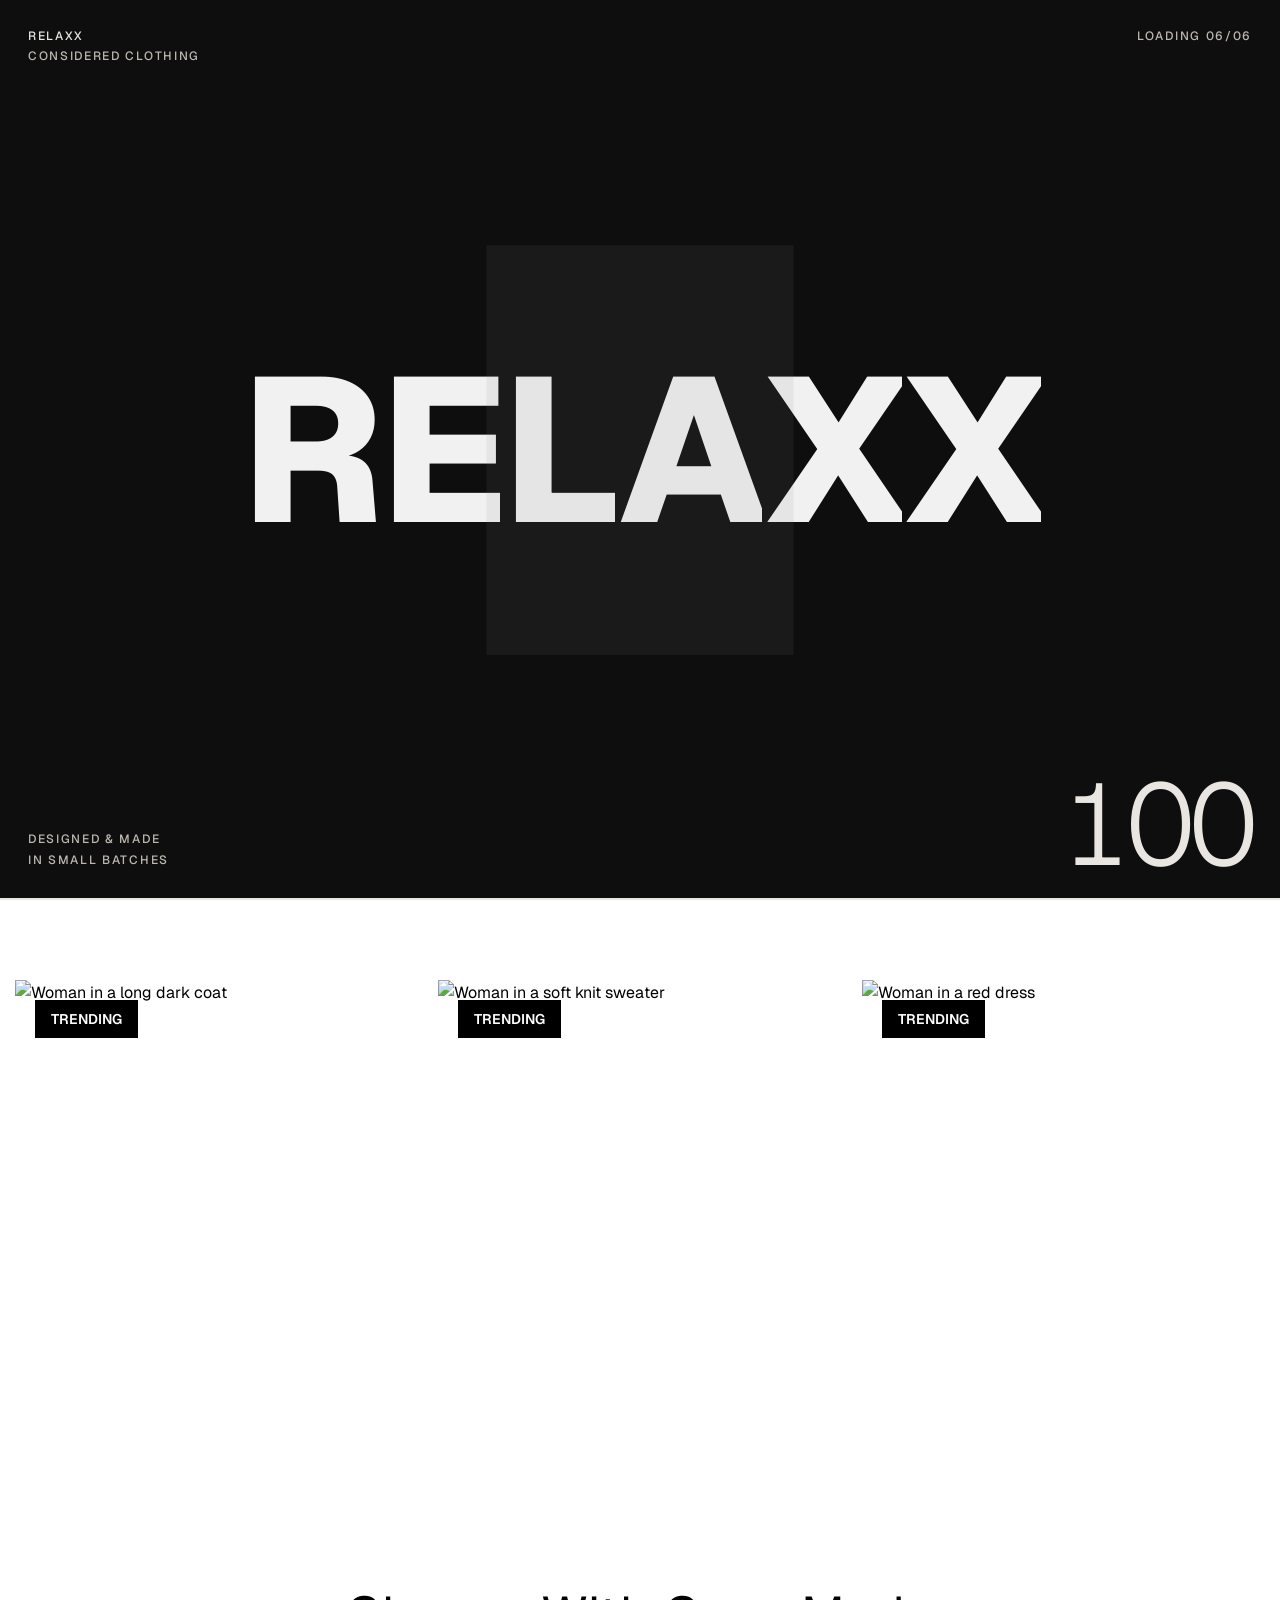
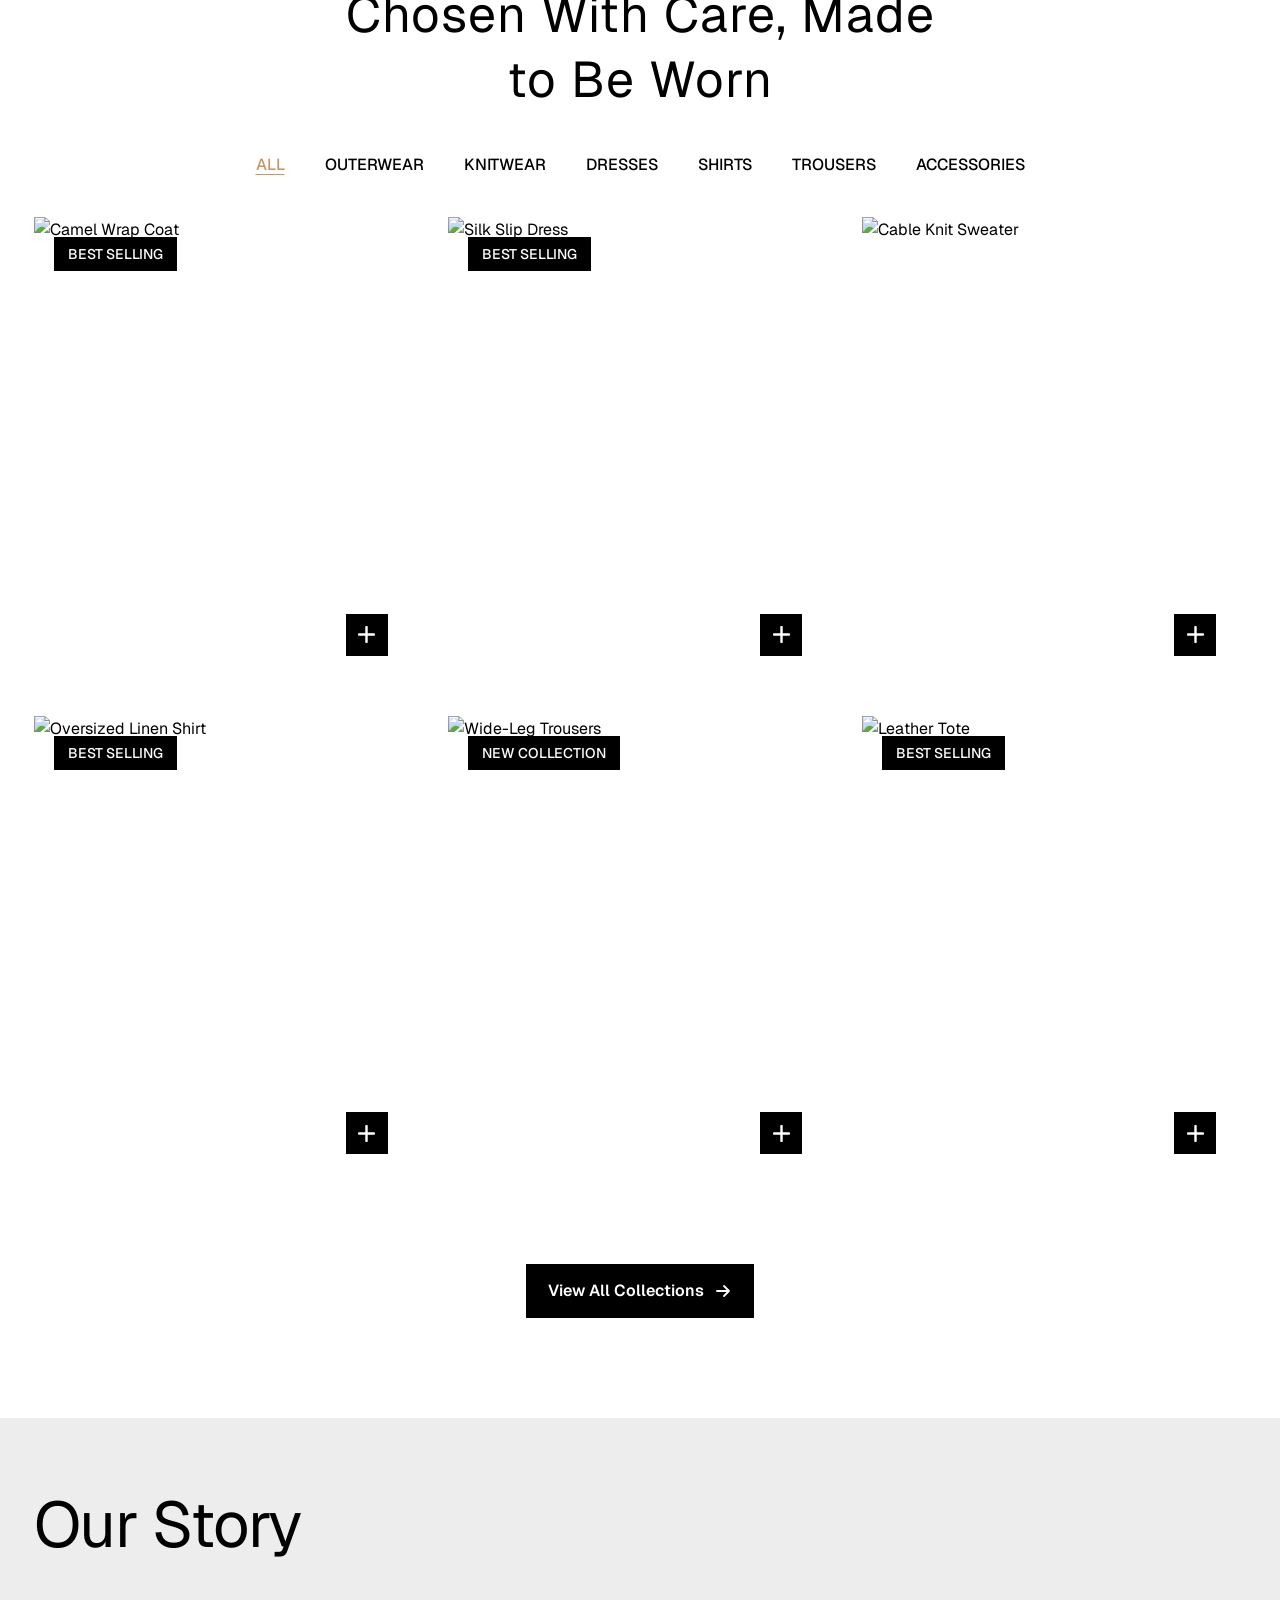
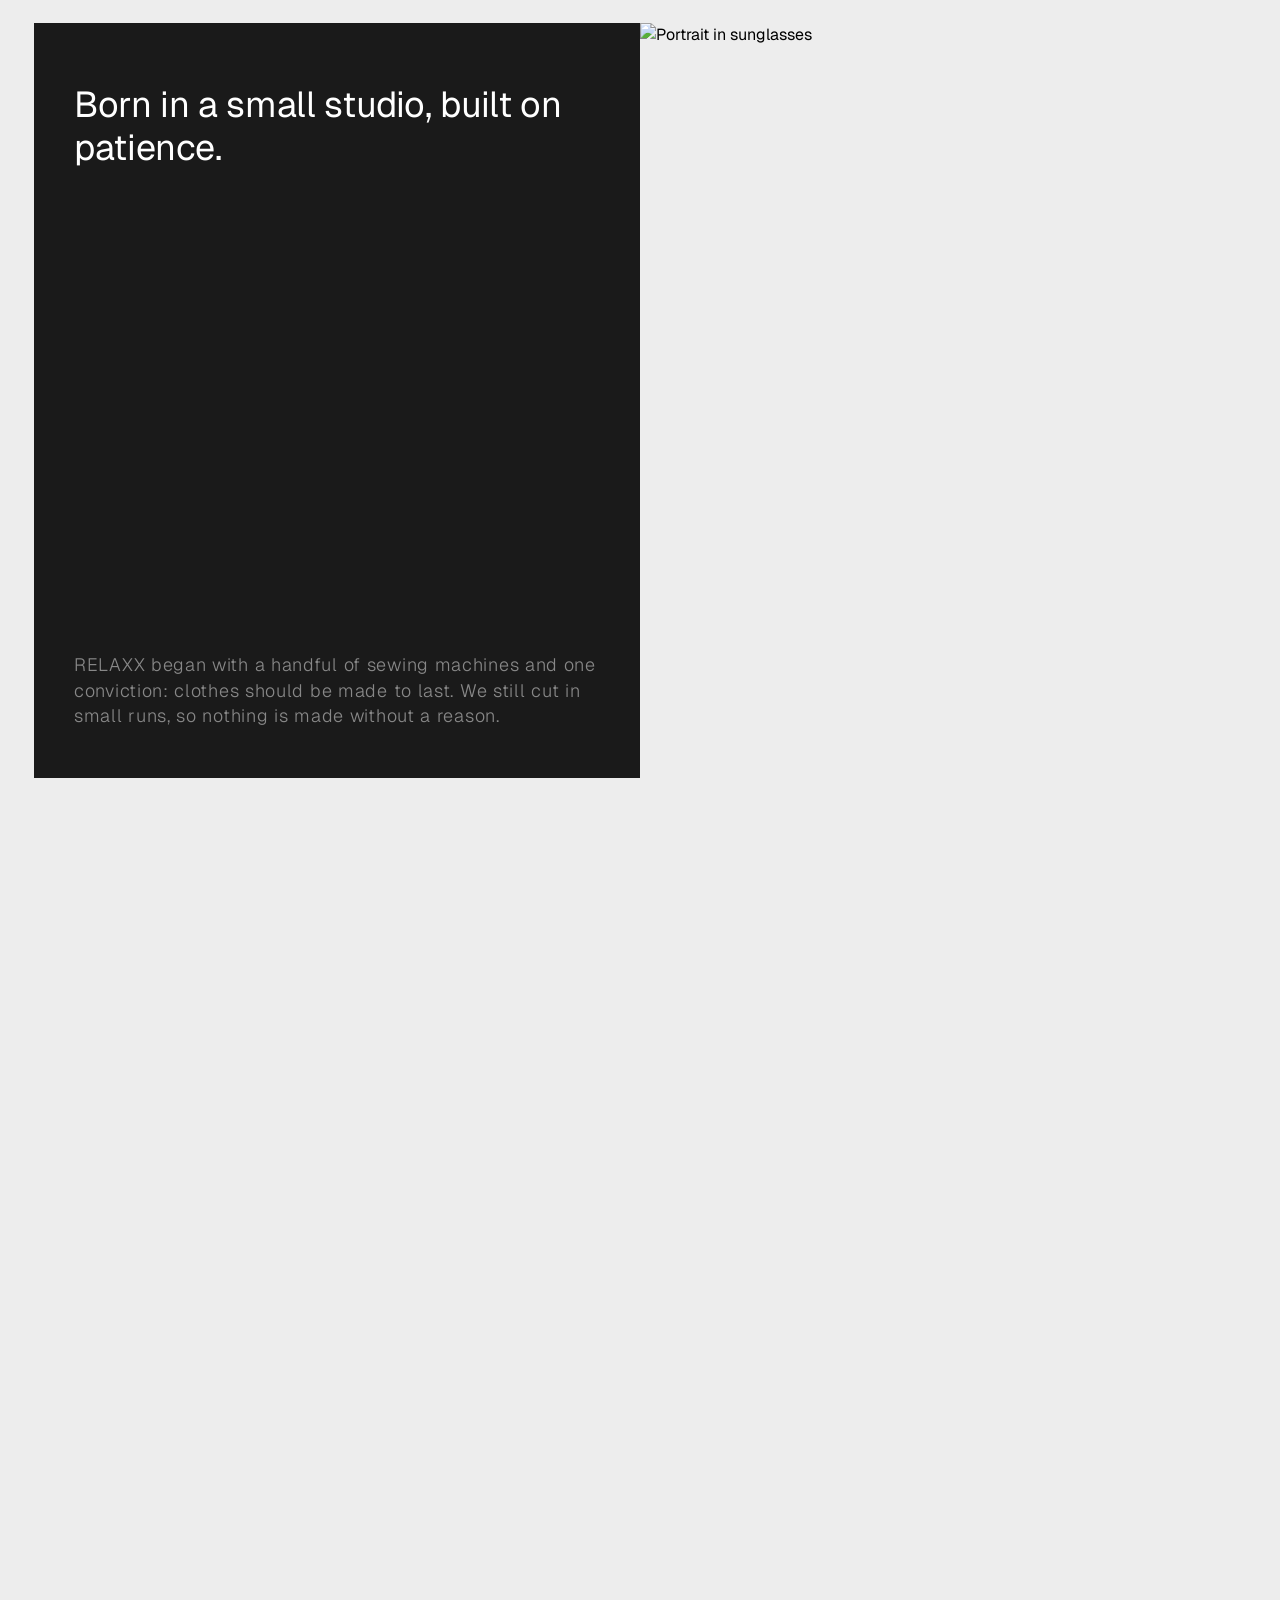
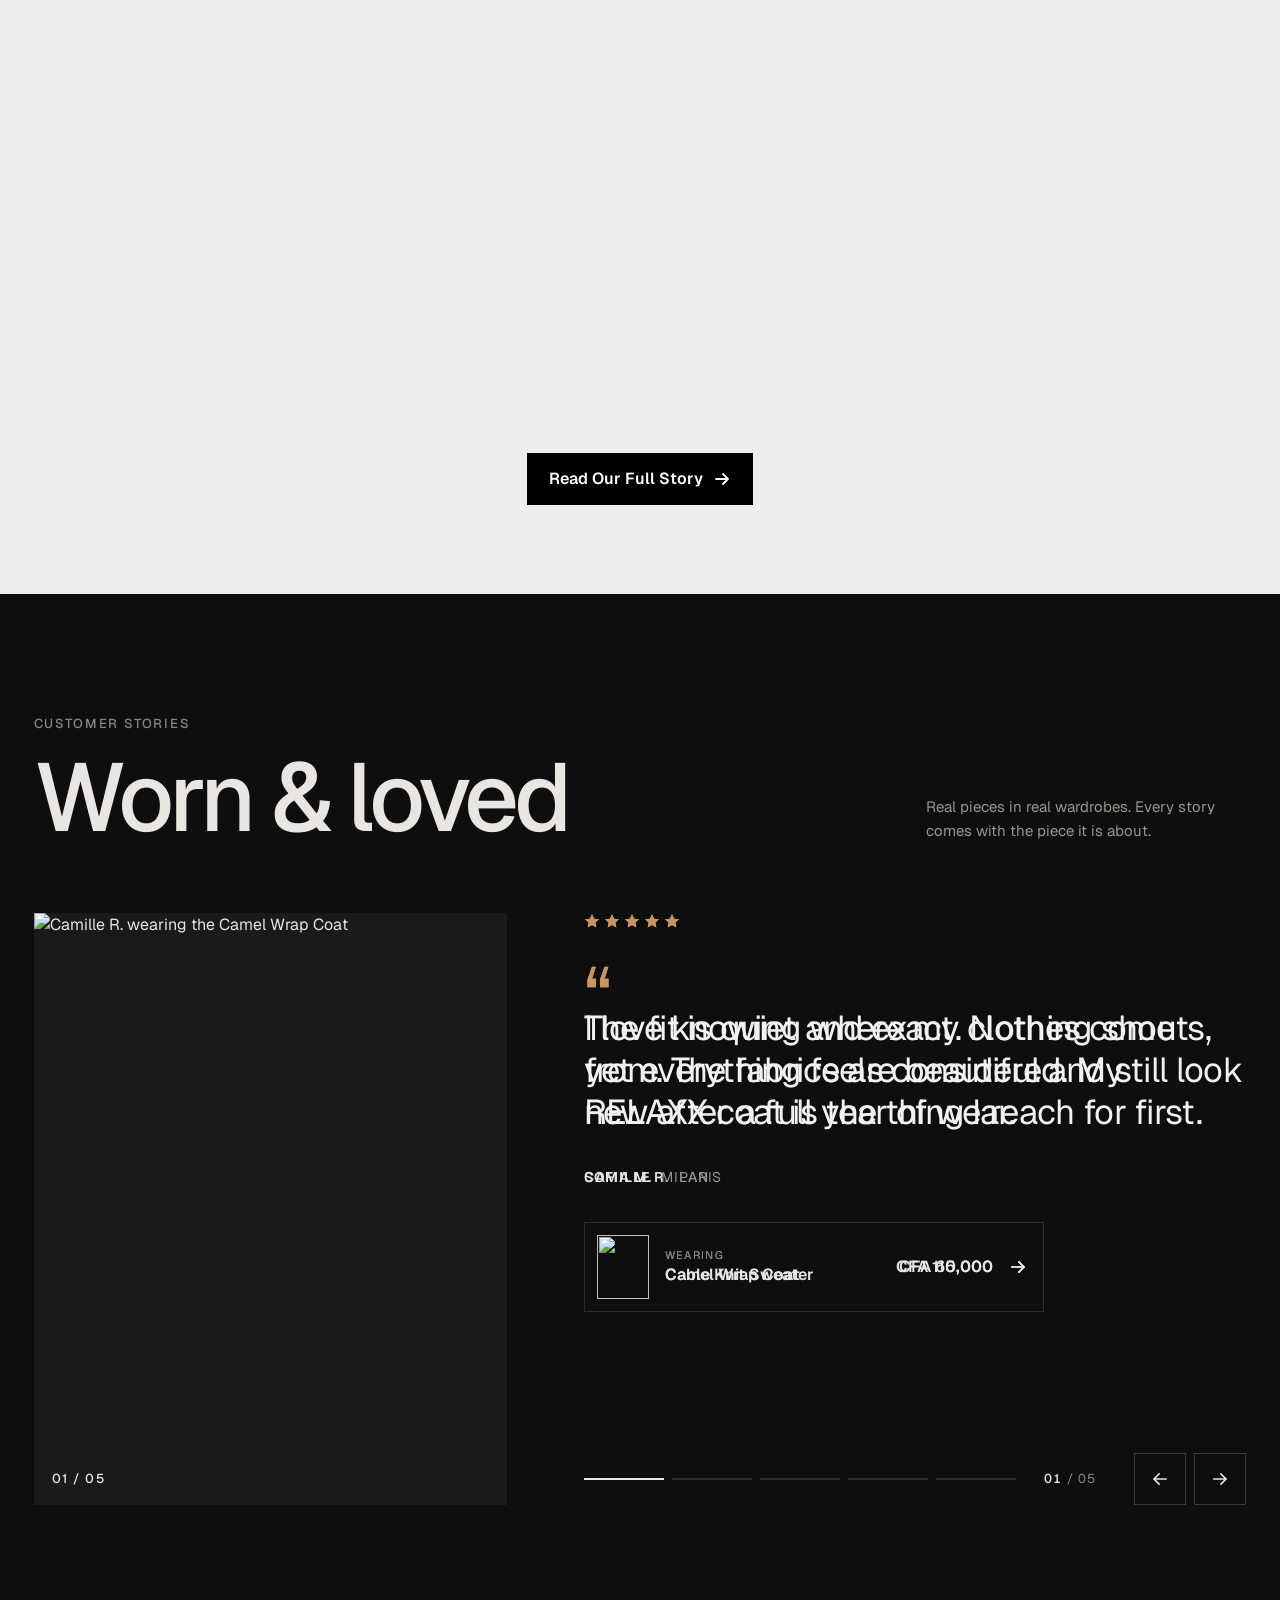
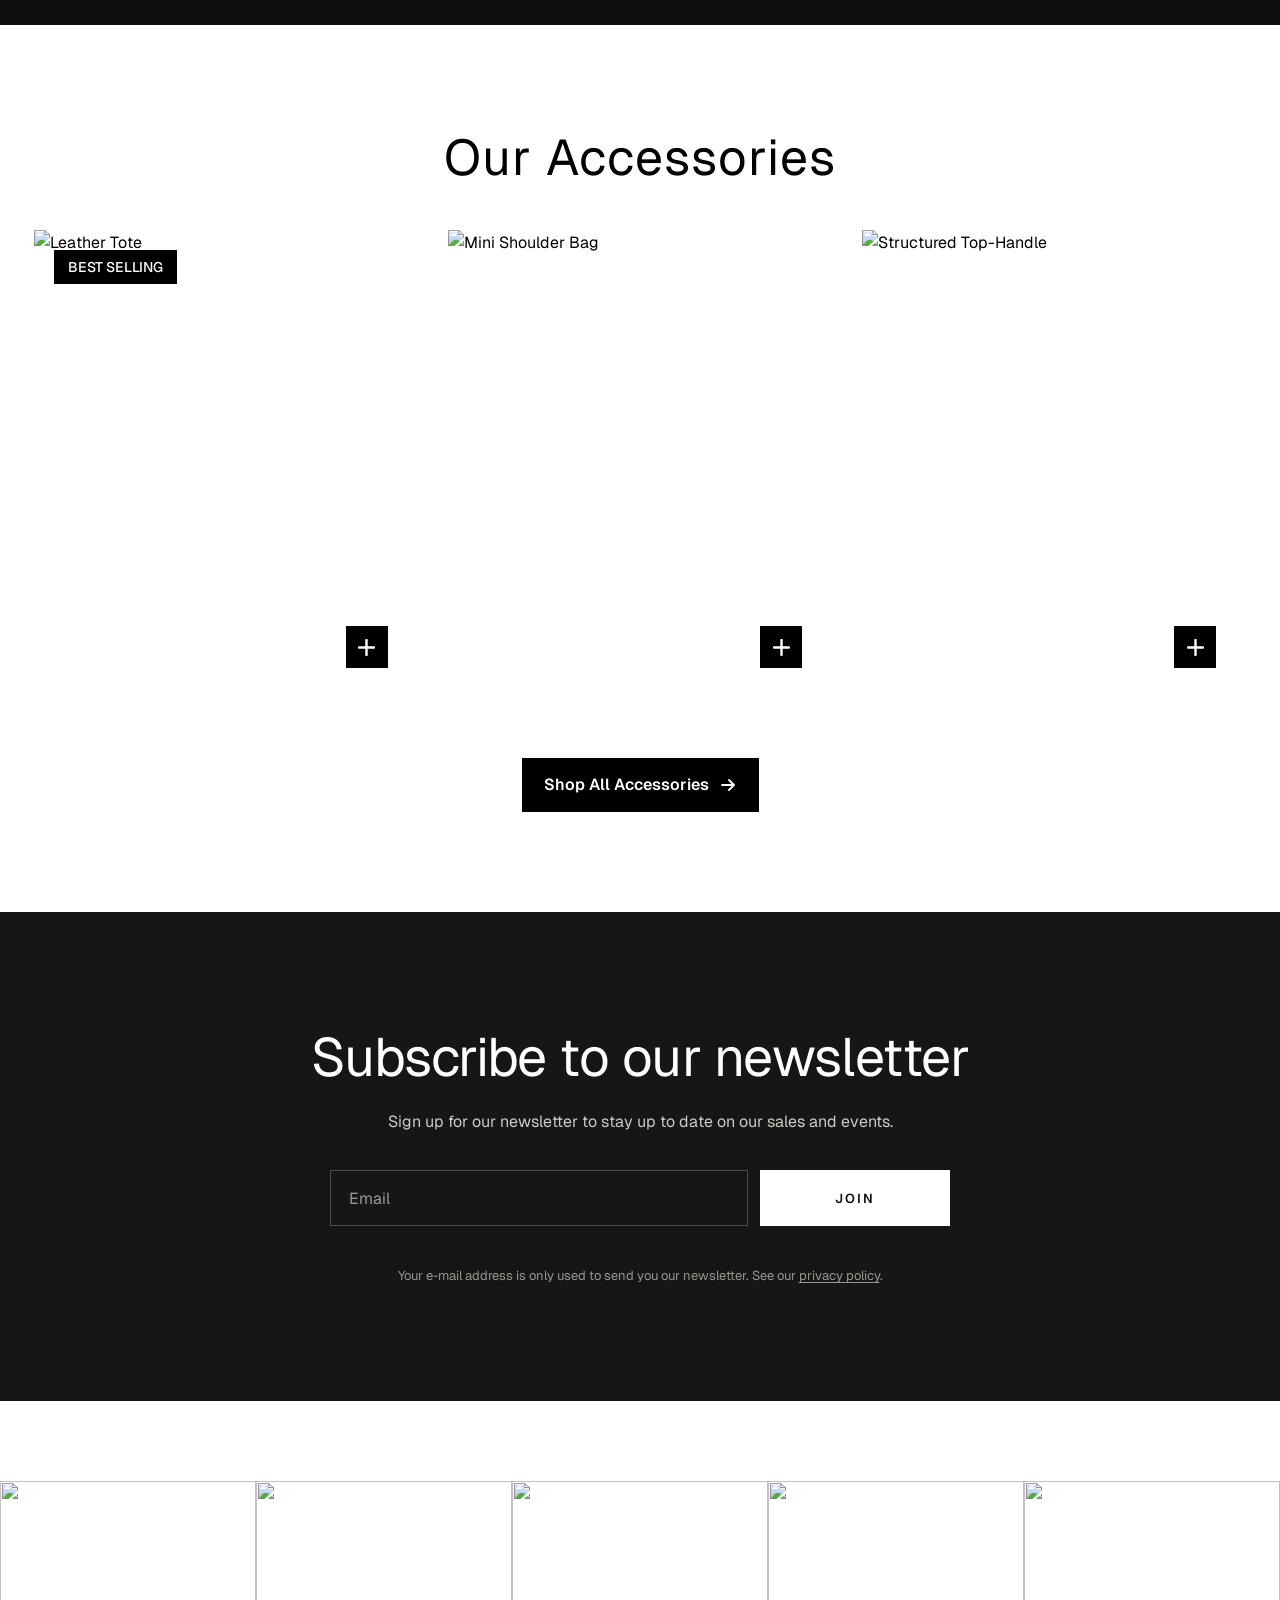
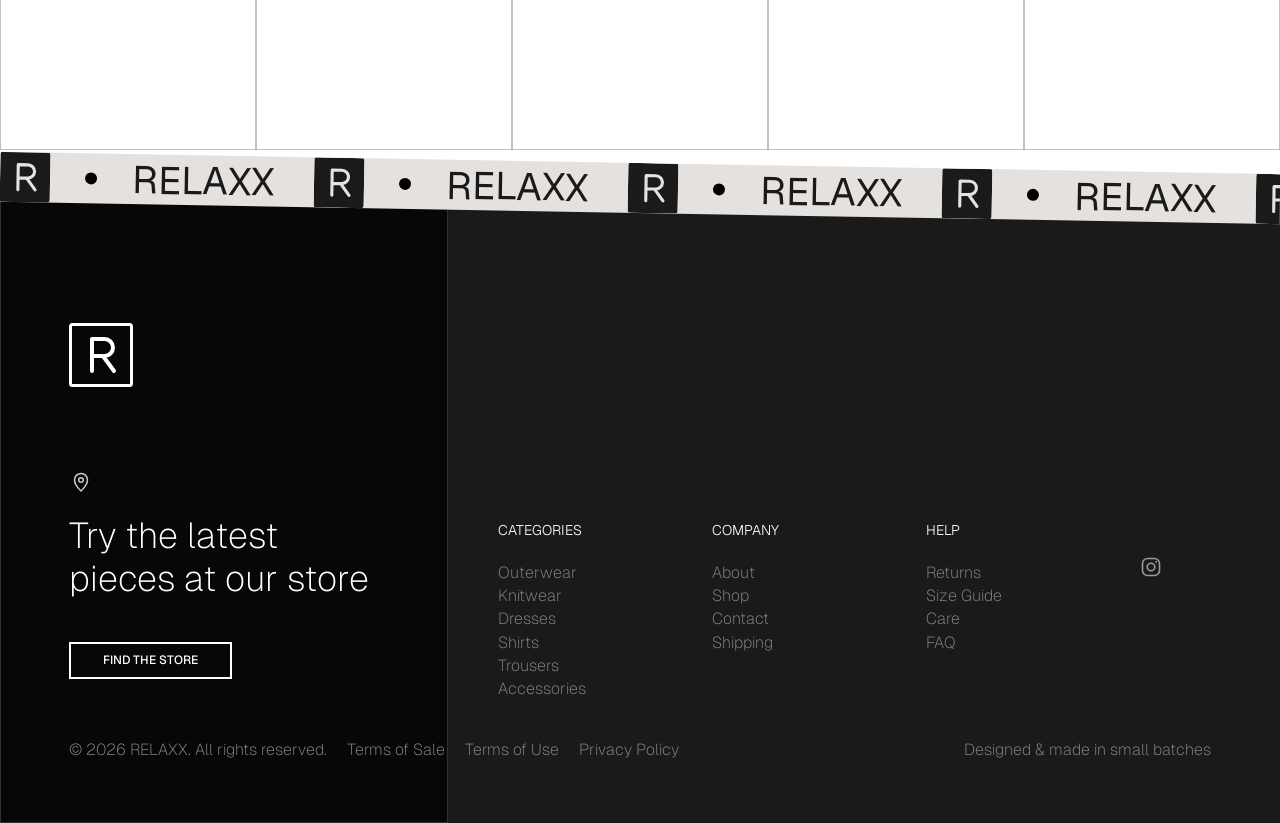
==== commit 70cd0b80: "Back-office et boutique : catégories, bannière, fiche produit, commande Back-office - Catégories : b" ====
--- a/index.html
+++ b/index.html
@@ -66,7 +66,7 @@
 
 /* ---------- hero ---------- */
 .hero-wrap{
-  position:sticky;top:0;width:100%;height:100svh;min-height:100svh;color:#fff;
+  position:sticky;top:0;width:100%;height:100svh;min-height:100svh;color:var(--hero-color,#fff);
   display:grid;grid-template-rows:1fr min-content;grid-template-columns:1fr;place-items:center;
 }
 .hero-bg{
@@ -75,13 +75,16 @@
 }
 .hero{
   display:flex;justify-content:center;align-items:center;width:100%;height:100%;
-  padding:10rem var(--pad-x) 5rem;color:#fff;
+  padding:10rem var(--pad-x) 5rem;color:var(--hero-color,#fff);
 }
 .hero-content{display:flex;flex-direction:column;align-items:center;gap:1rem;max-width:80rem;margin:0 auto;text-transform:uppercase}
-.hero-heading{font-size:10vw;line-height:1.1;letter-spacing:-1.5px;text-align:center}
+/* size, colour and number of lines of the title: back office › Vitrine › Bannière principale */
+.hero-heading{font-size:calc(10vw * var(--hero-scale,1) * var(--hero-fit,1));line-height:1.1;letter-spacing:-1.5px;text-align:center}
+/* number of lines chosen in the back office: a line is never cut, the title is reduced until its longest line fits the screen (--hero-fit) */
+.hero-heading.is-fit{white-space:nowrap;letter-spacing:-.012em}
 .hero-cta{
   position:relative;display:flex;flex-direction:column;justify-content:center;align-items:center;
-  width:100%;max-width:15rem;padding:.5rem 1rem;border:1px solid #fff;background:#fff;color:#000;
+  width:100%;max-width:15rem;padding:.5rem 1rem;border:1px solid var(--hero-color,#fff);background:var(--hero-color,#fff);color:var(--hero-on,#000);
   text-transform:uppercase;white-space:nowrap;
 }
 .marquee{position:absolute;inset:0;display:flex;align-items:center;gap:1rem;overflow:hidden;transform:rotate(-3deg)}
@@ -295,7 +298,7 @@
   :root{--pad-y:4rem;--pad-x:4vw;--fs-h-xl:7rem;--fs-h-lg:3.5rem}
   h1{letter-spacing:-5px;font-size:7rem}
   .tab-hide{display:none!important}
-  .hero-heading{font-size:16vw}
+  .hero-heading{font-size:calc(16vw * var(--hero-scale,1) * var(--hero-fit,1))}
 }
 /* ---------- mobile landscape ---------- */
 @media (max-width:767px){
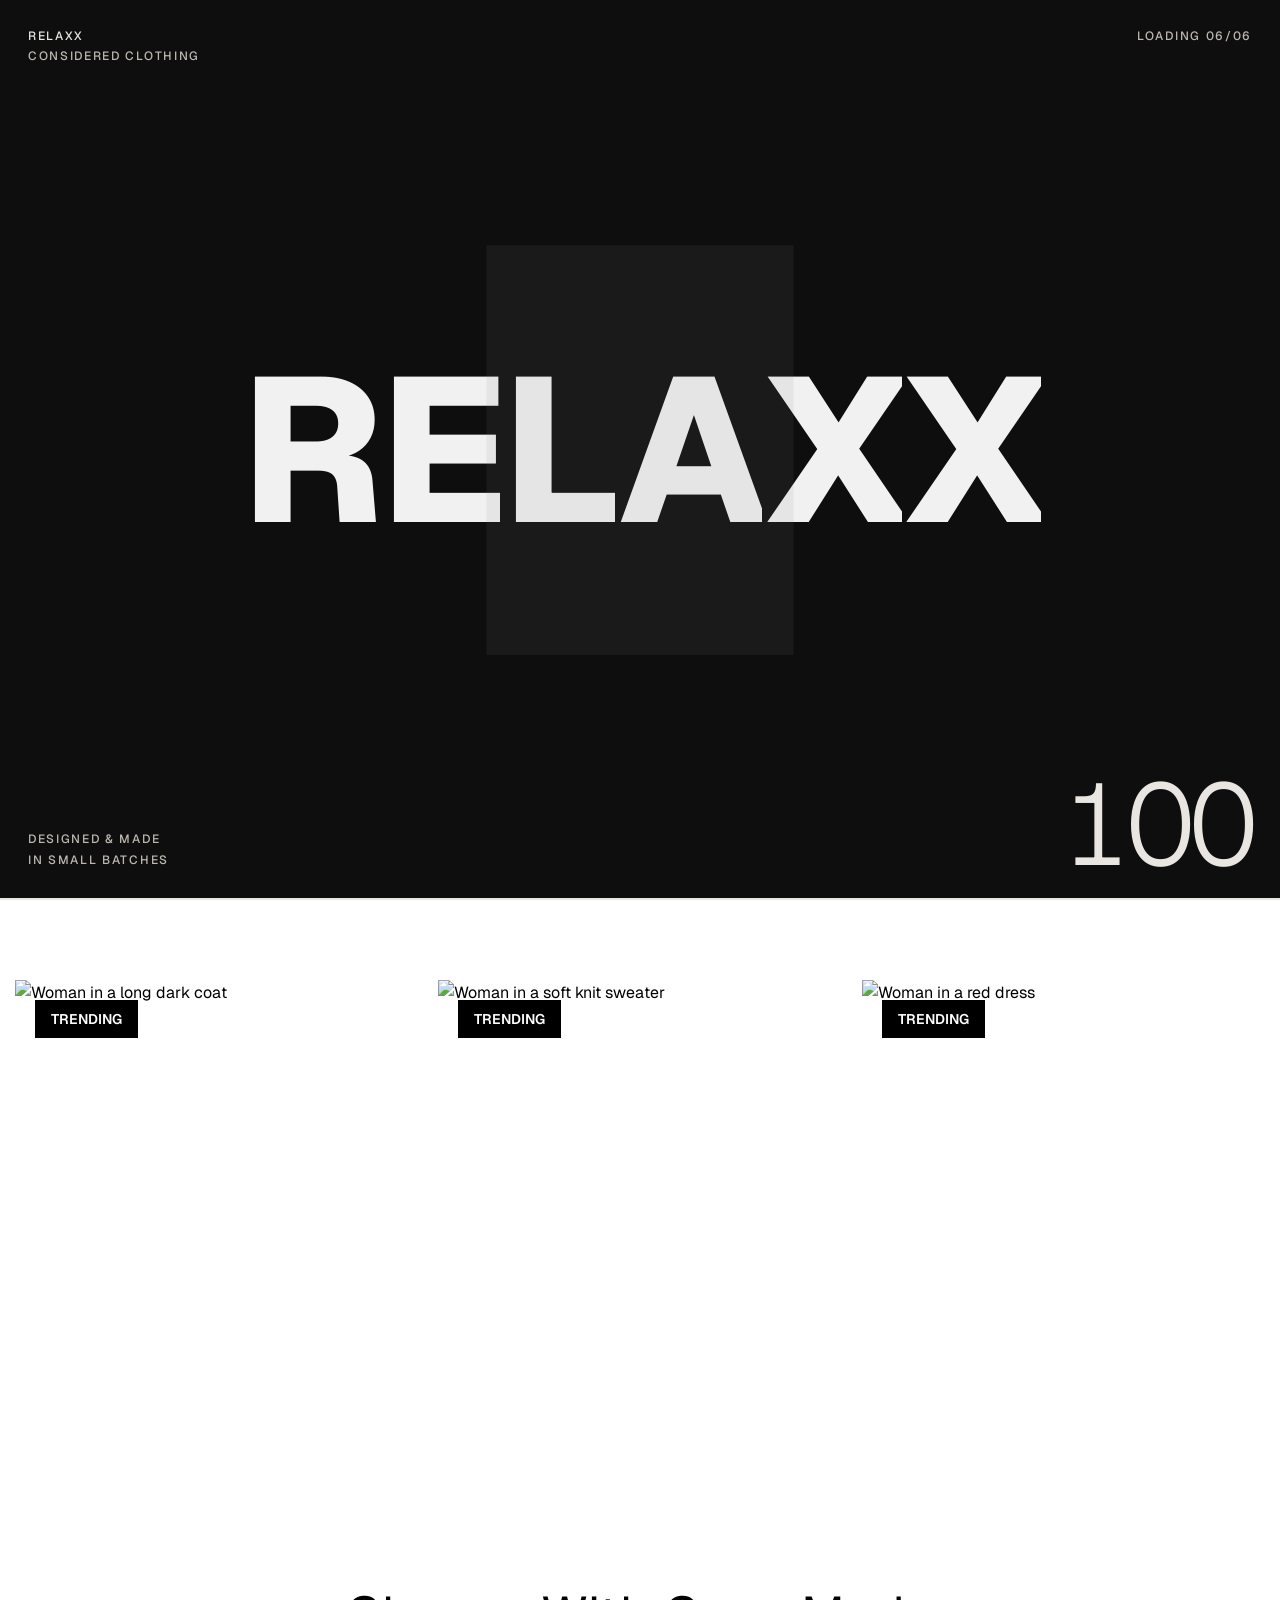
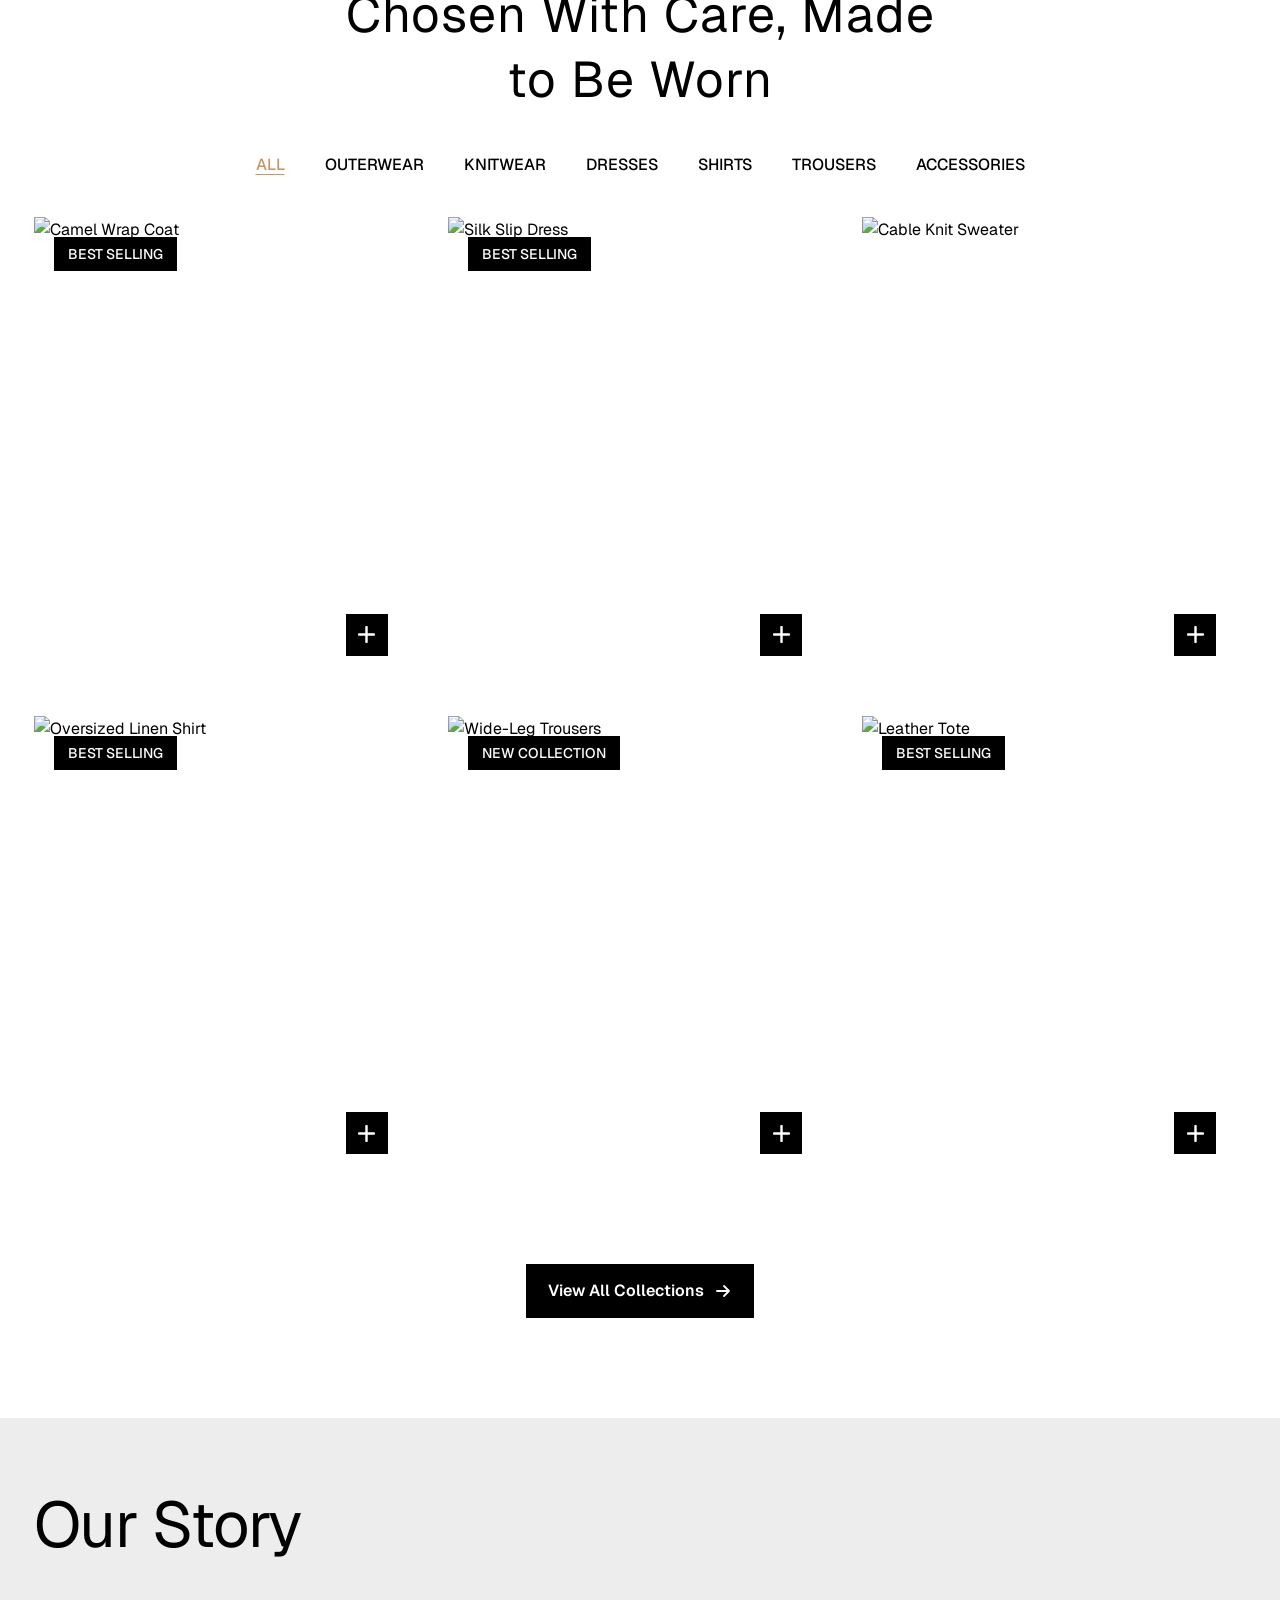
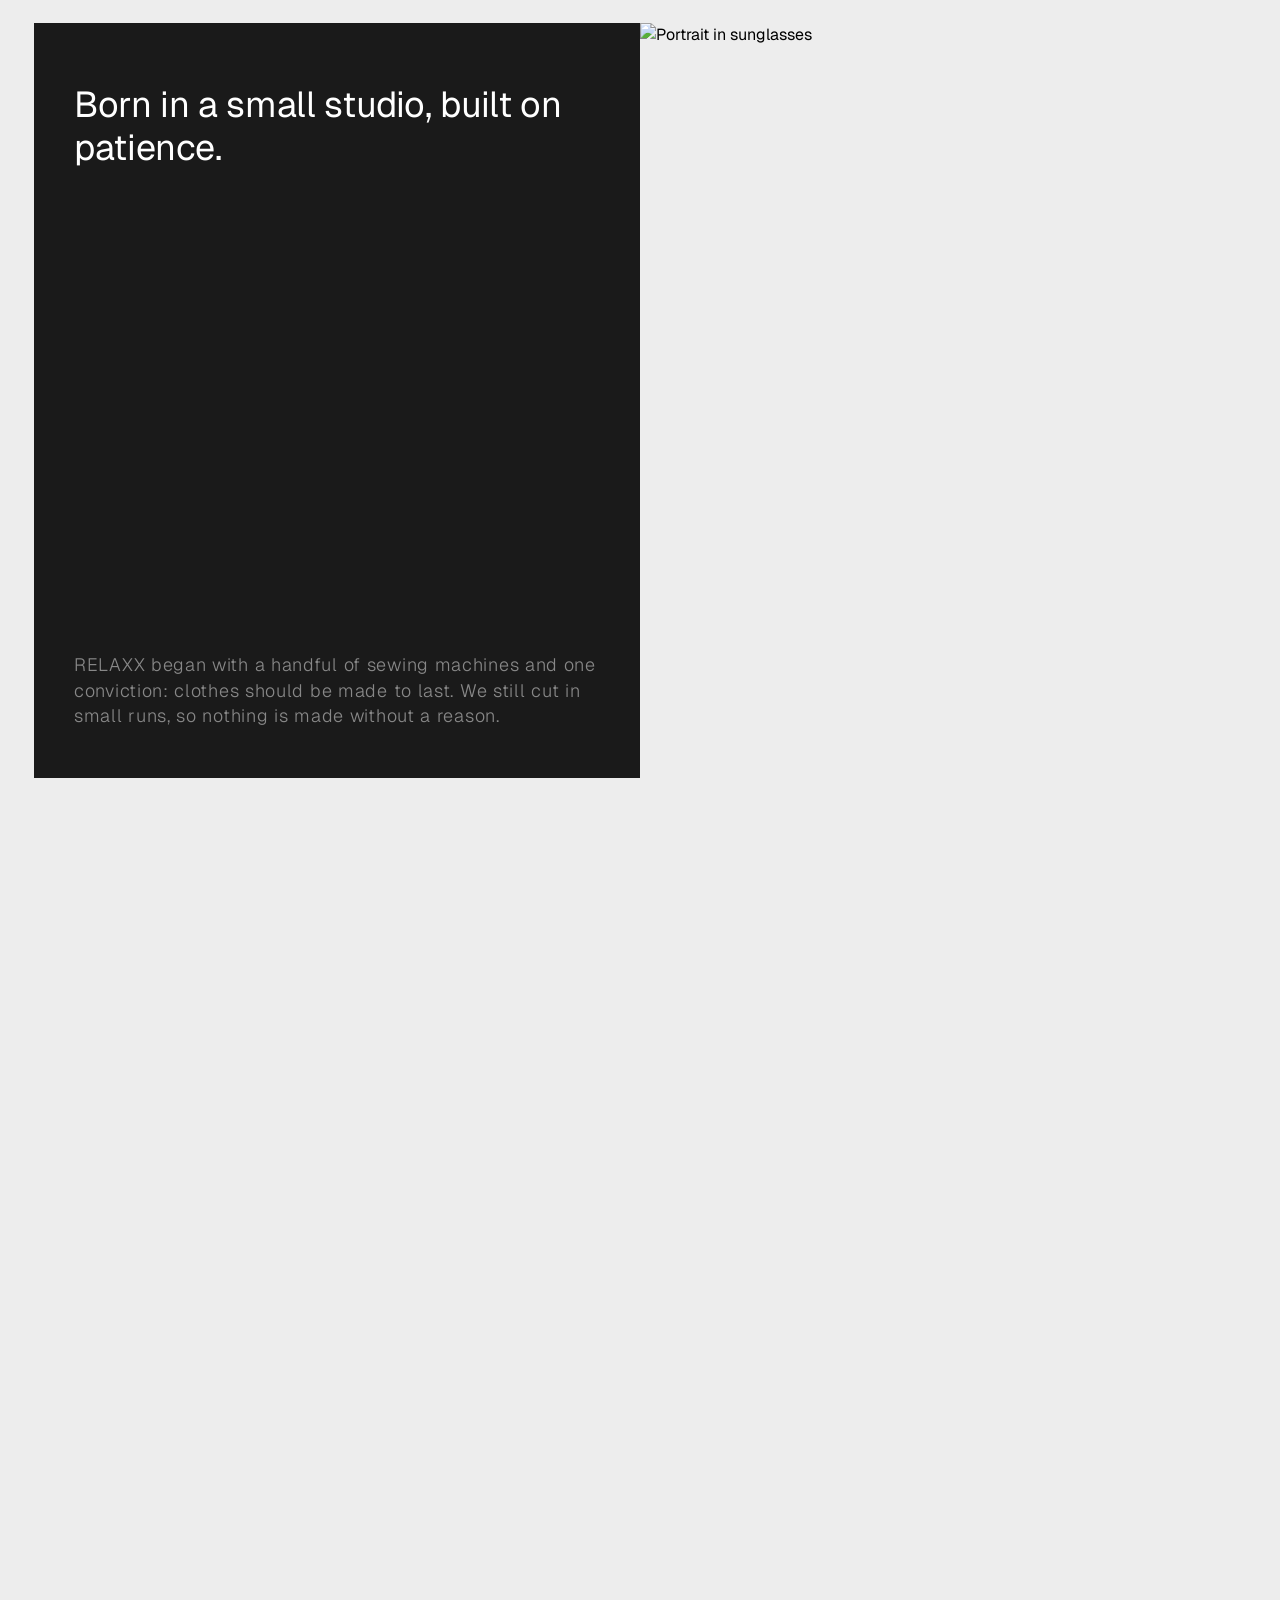
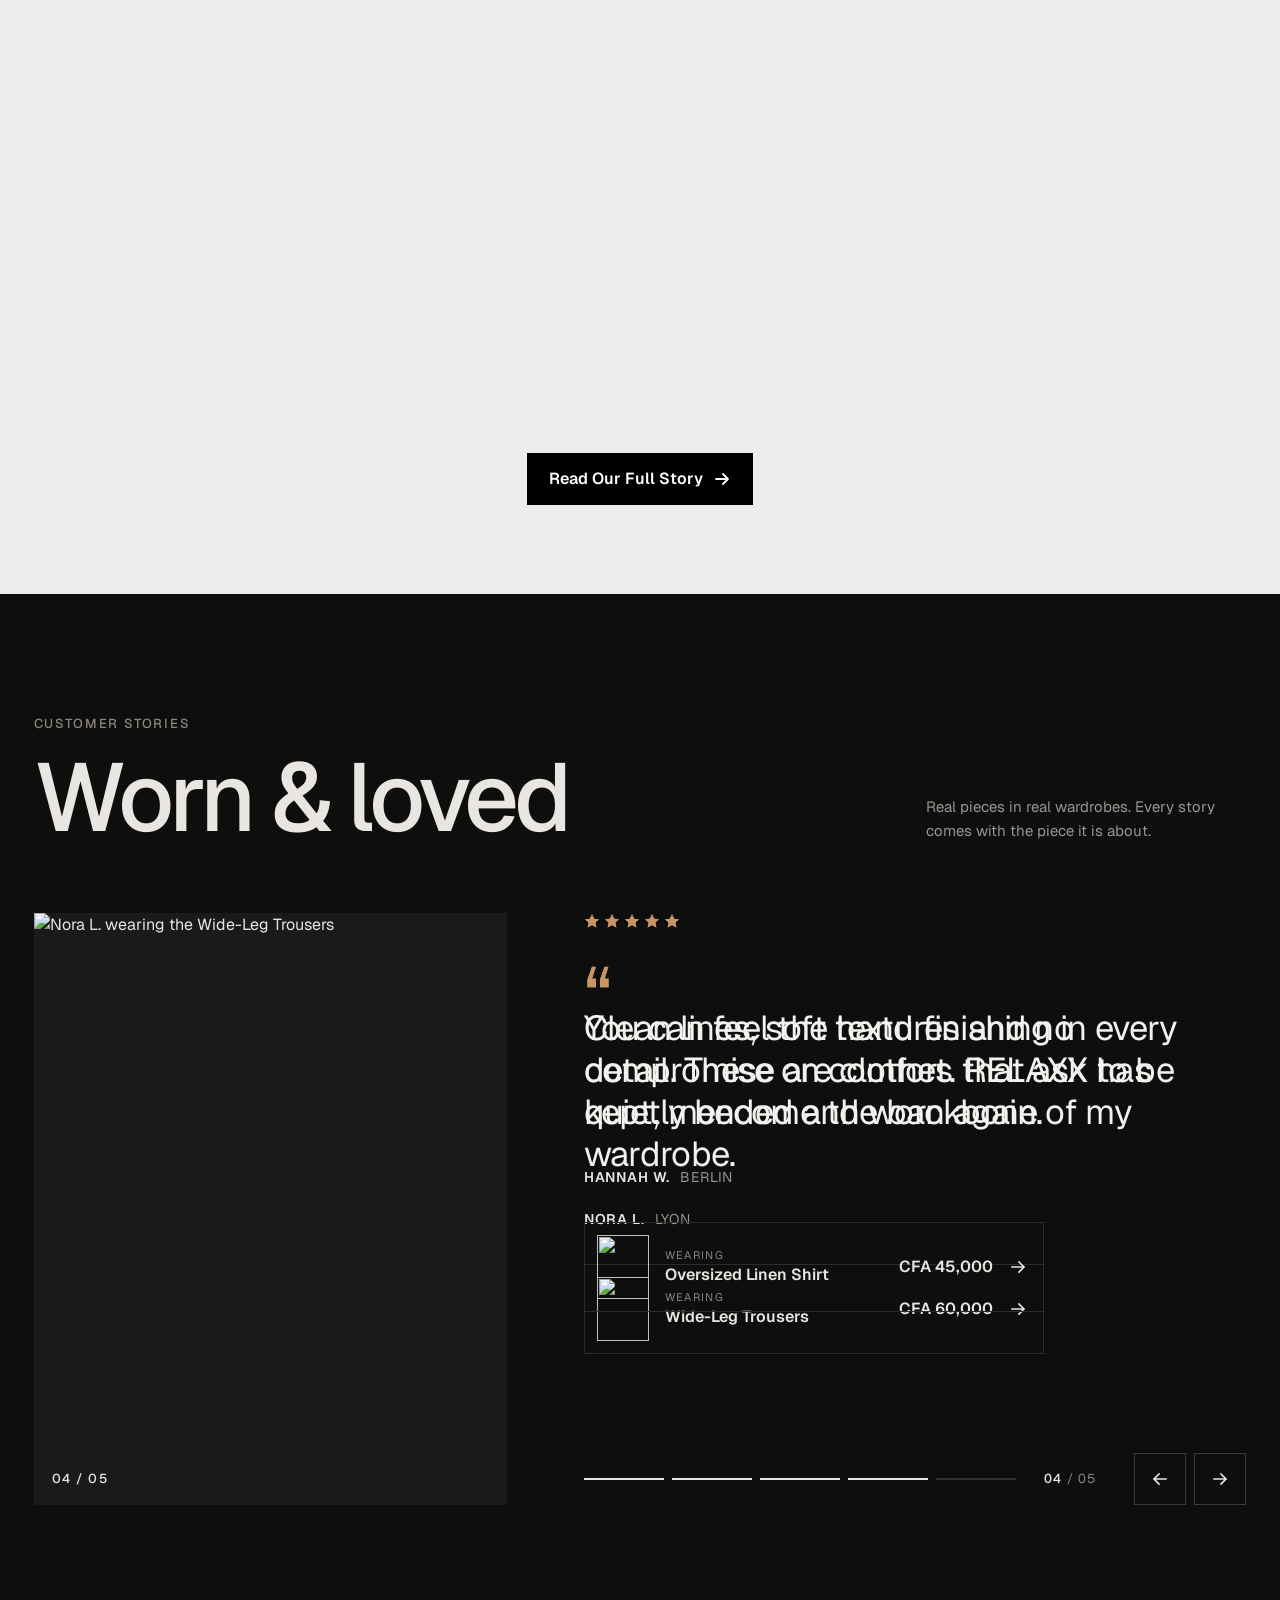
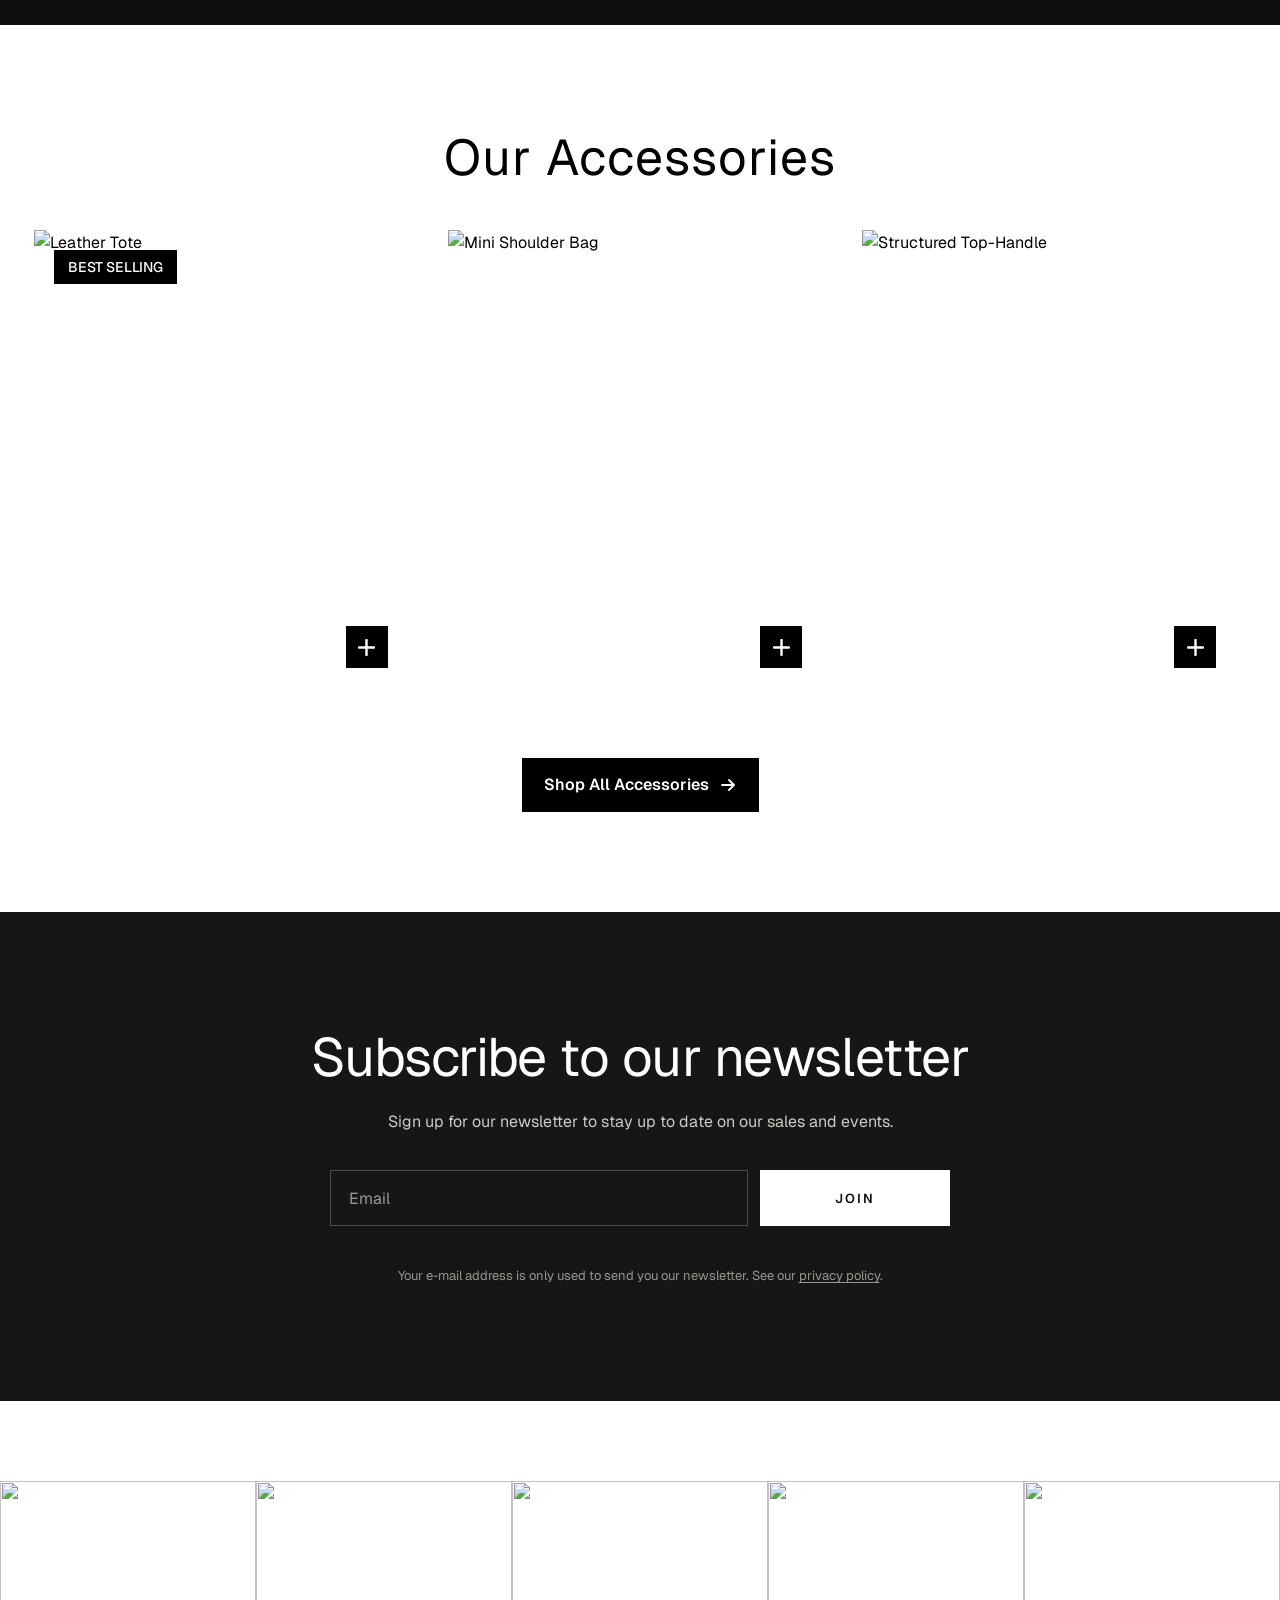
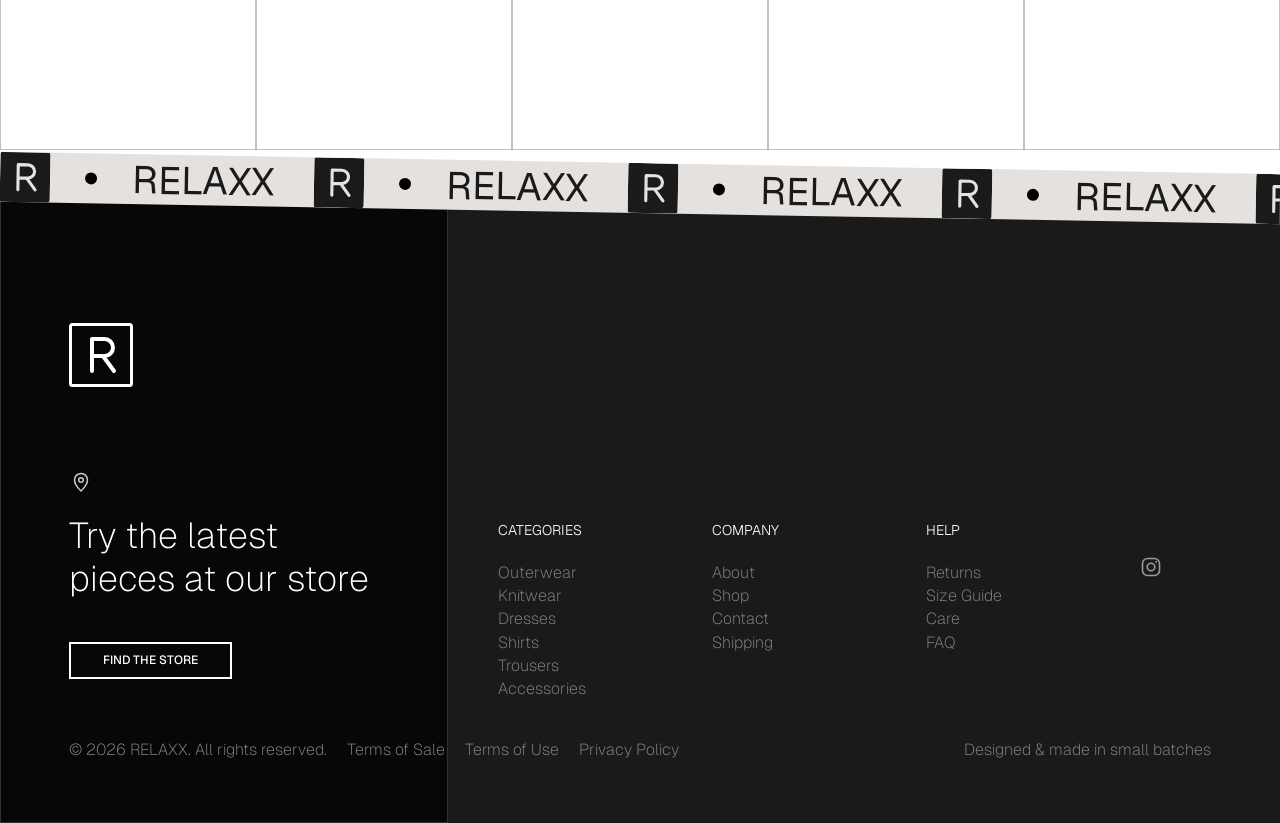
==== commit 2f837c20: "Produits : suppression, tailles libres par produit, photos par couleur - suppression définitive d'un" ====
--- a/index.html
+++ b/index.html
@@ -26,7 +26,7 @@
   if (l === "fr") { d.classList.add("i18n-pending"); setTimeout(function () { d.classList.remove("i18n-pending"); }, 4000); }
 })();
 </script>
-<script src="relaxx-db.js"></script>
+<script src="relaxx-db.js?v=20261001d"></script>
 <style>
 /* ---------- tokens ---------- */
 :root{
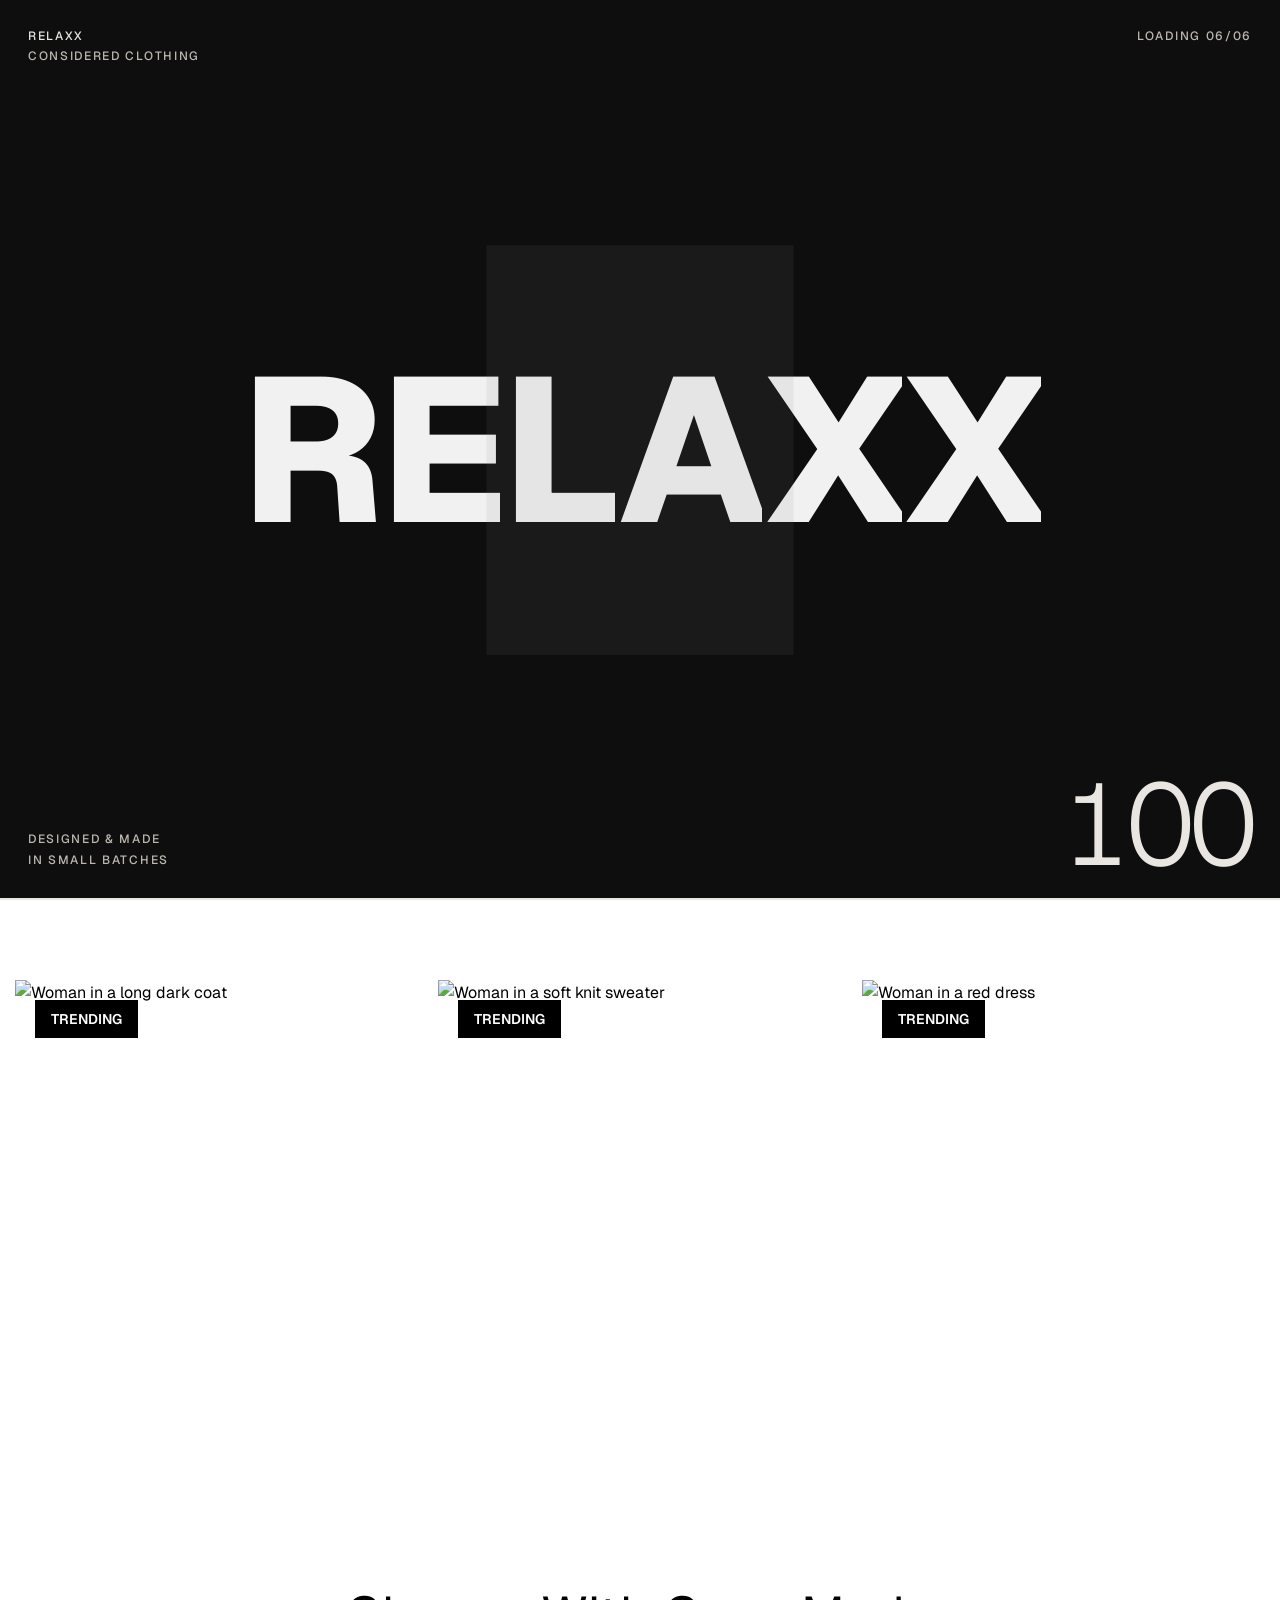
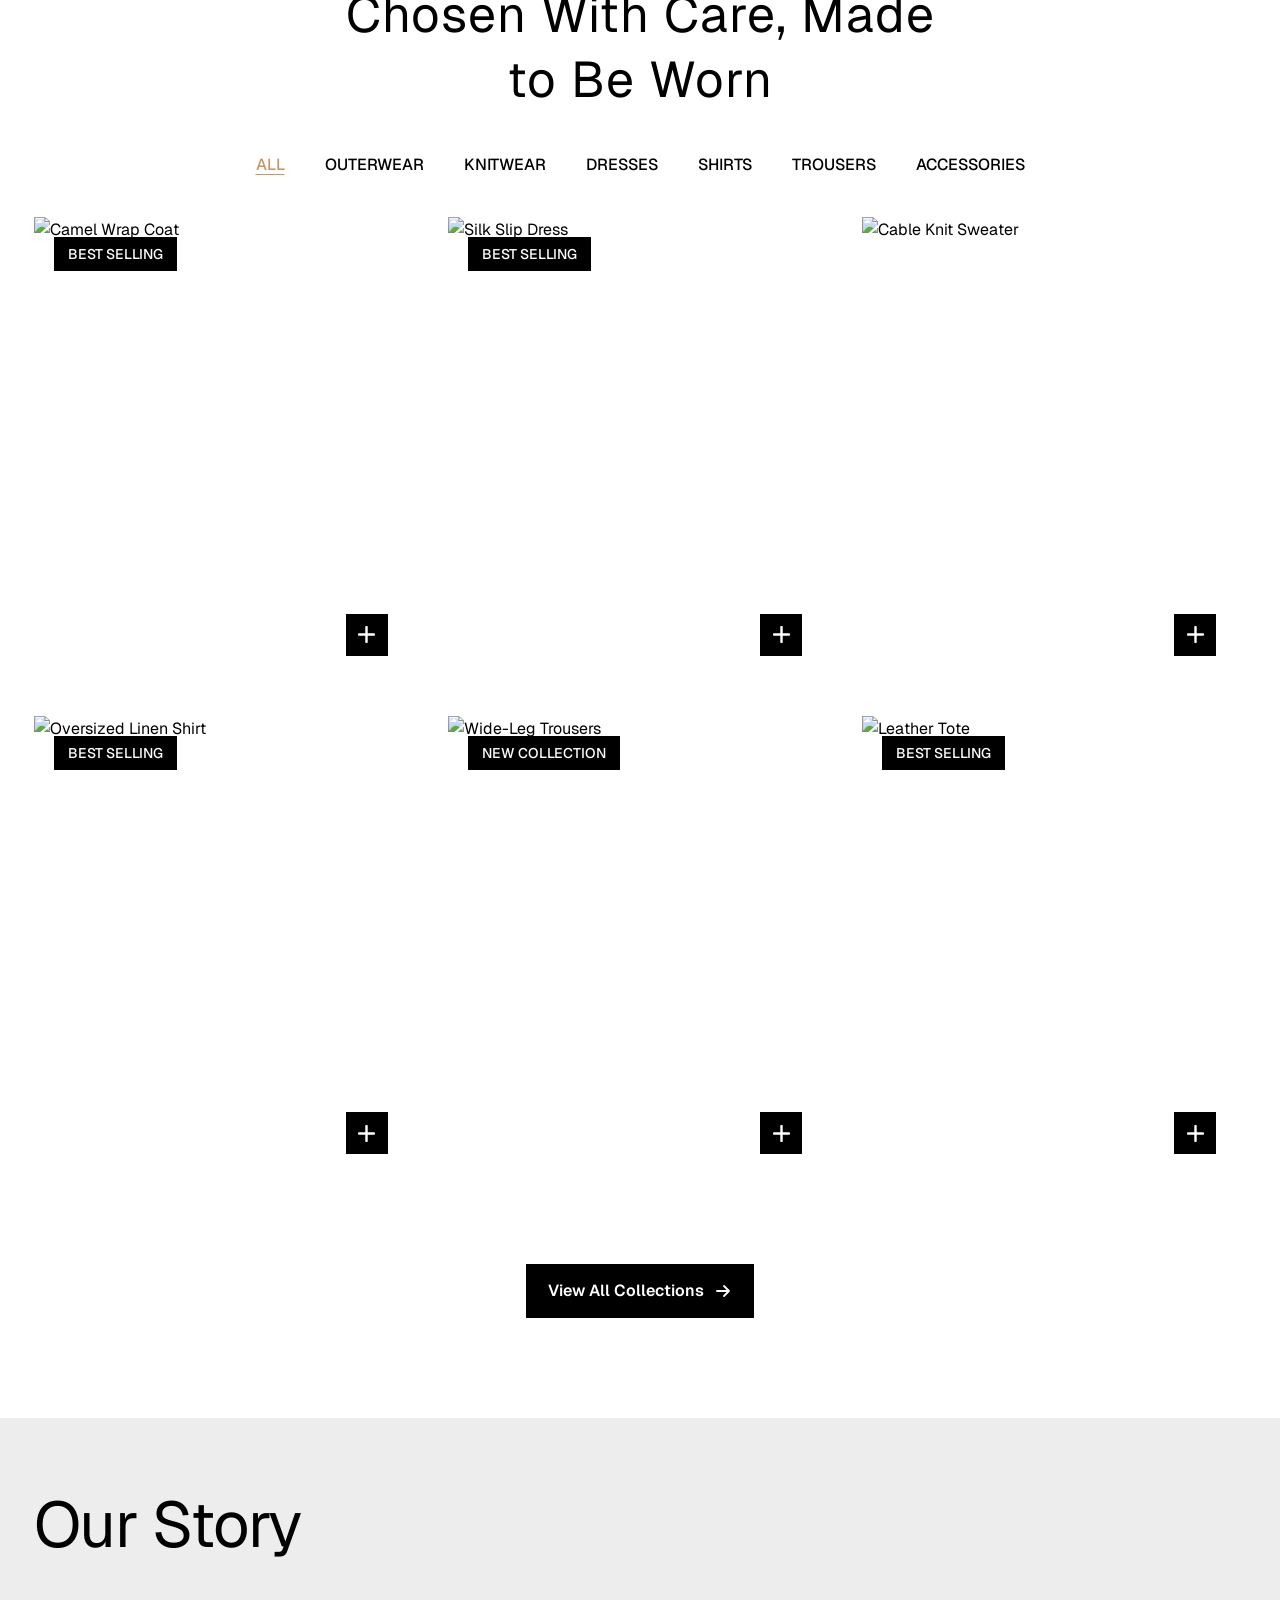
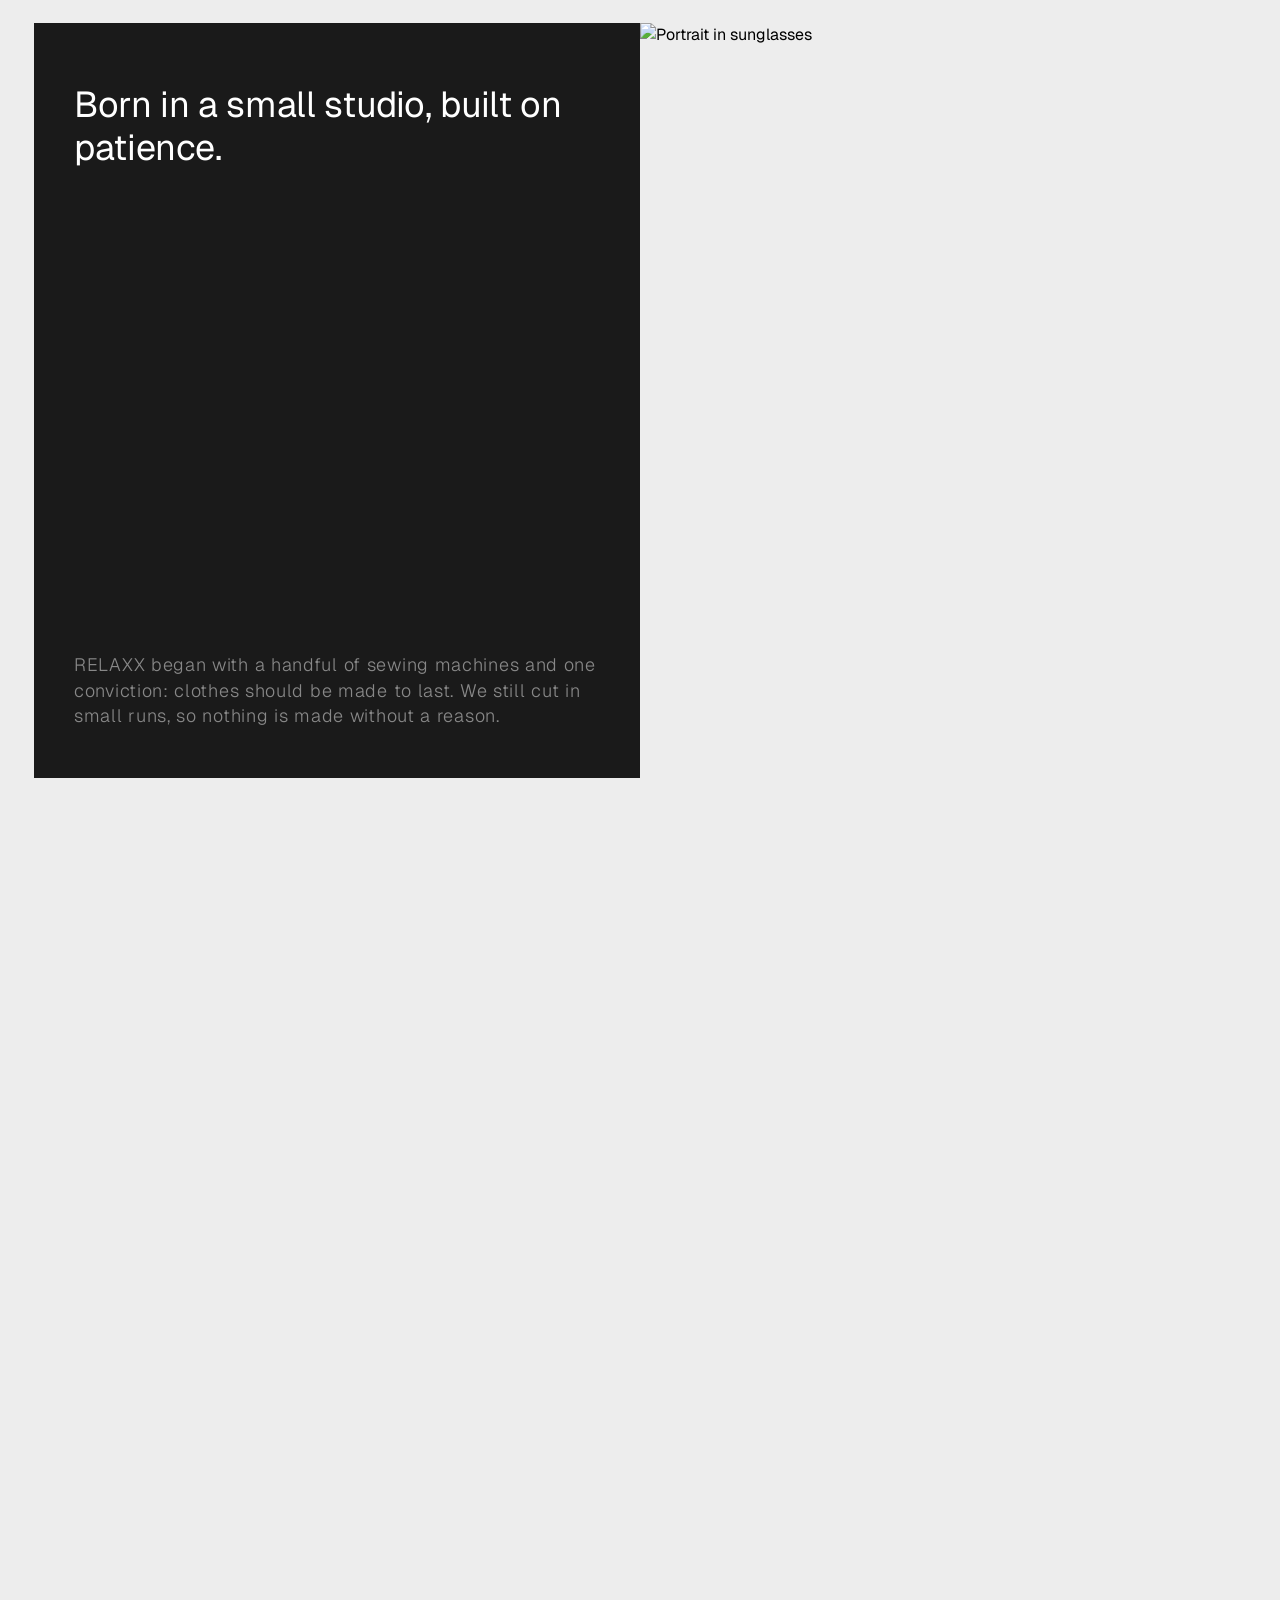
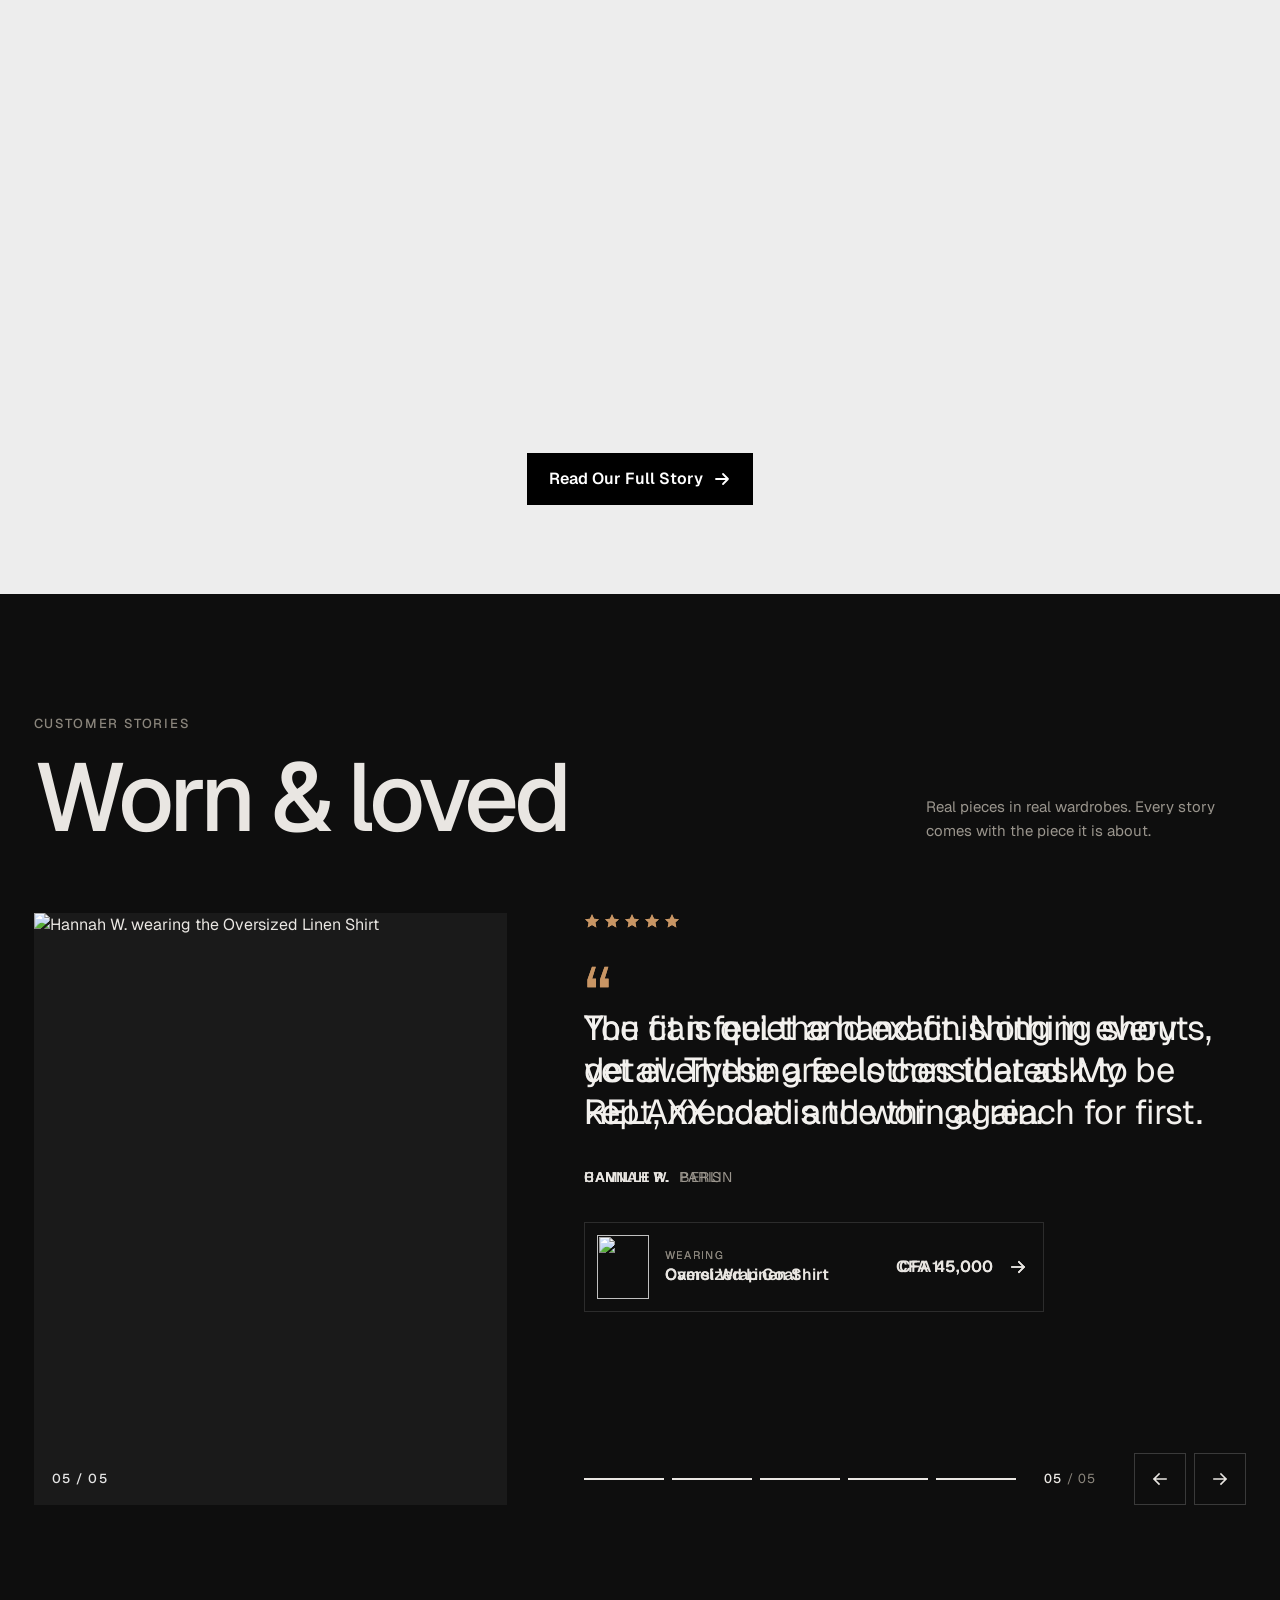
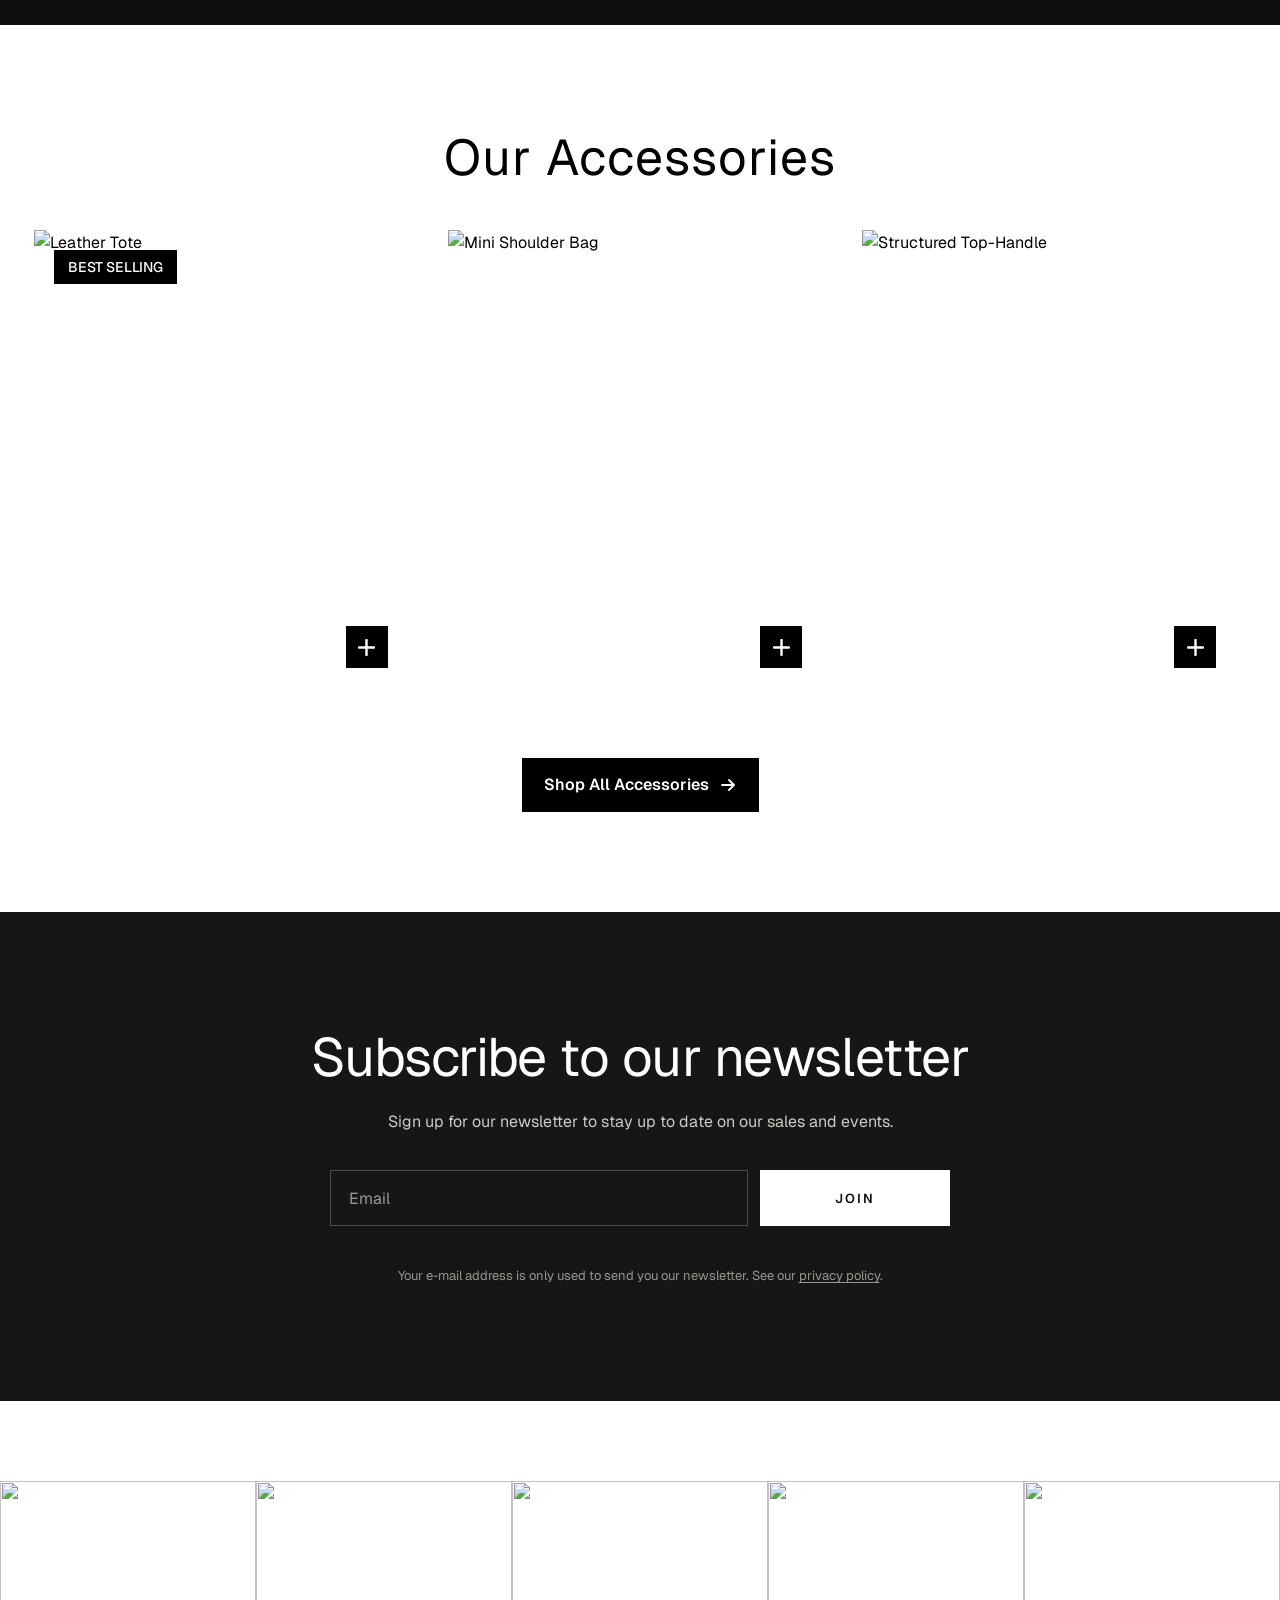
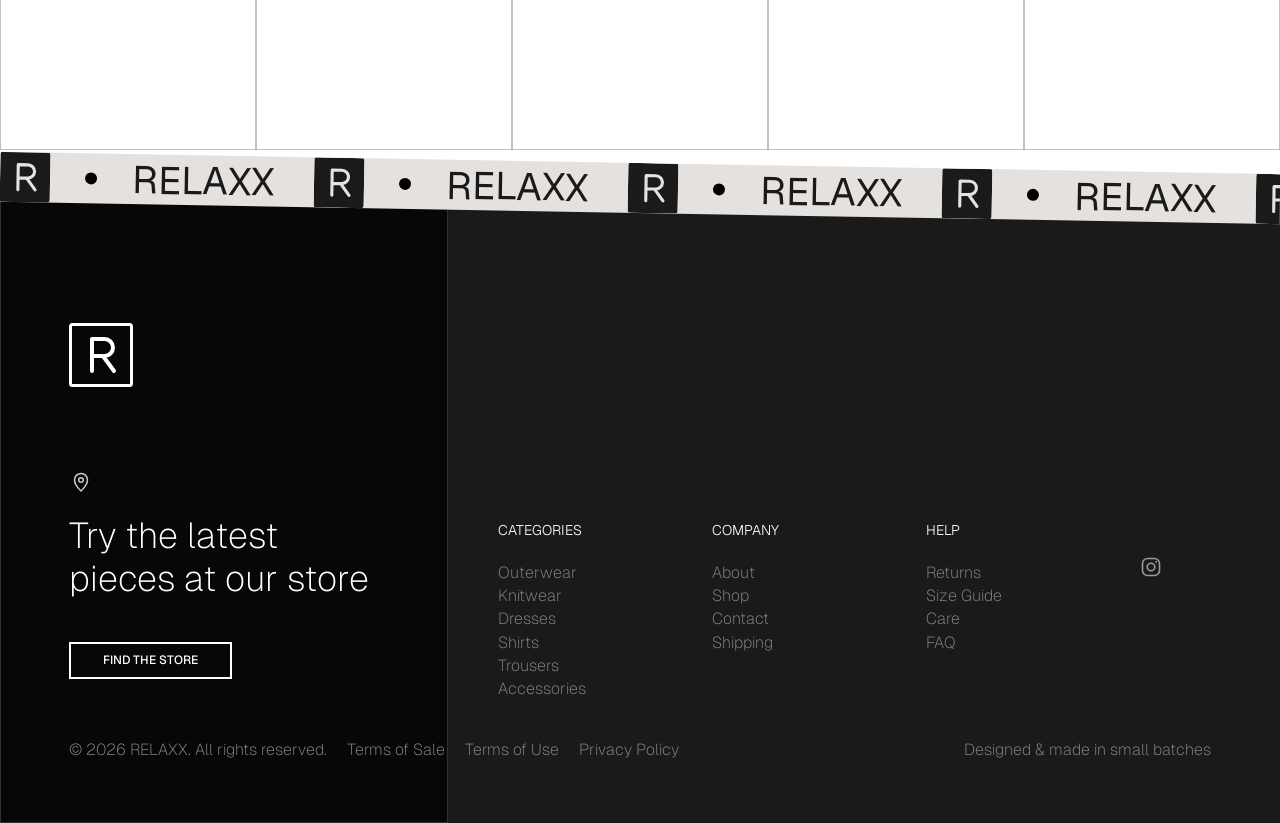
==== commit 3048bd34: "Fiche produit : matière et entretien par produit, bloc Photos regroupé, suppression de photos dans l" ====
--- a/index.html
+++ b/index.html
@@ -26,7 +26,7 @@
   if (l === "fr") { d.classList.add("i18n-pending"); setTimeout(function () { d.classList.remove("i18n-pending"); }, 4000); }
 })();
 </script>
-<script src="relaxx-db.js?v=20261001d"></script>
+<script src="relaxx-db.js?v=20261001f"></script>
 <style>
 /* ---------- tokens ---------- */
 :root{
@@ -1738,7 +1738,7 @@
    into a ring over links and buttons. Disabled for coarse pointers and reduced motion. */
 (function () {
   "use strict";
-  var COLOR = "#ff4c24", STIFFNESS = 150, DAMPING = 22, MASS = 0.8;
+  var COLOR = "#bf8c4e", STIFFNESS = 150, DAMPING = 22, MASS = 0.8;
   var TARGETS = 'a[href], button, [role="button"], [role="tab"], select, summary, label[for], input[type="submit"], .product-post';
   var MUTED = ".trend-card"; // the Trending cards already show their own cursor badge
 
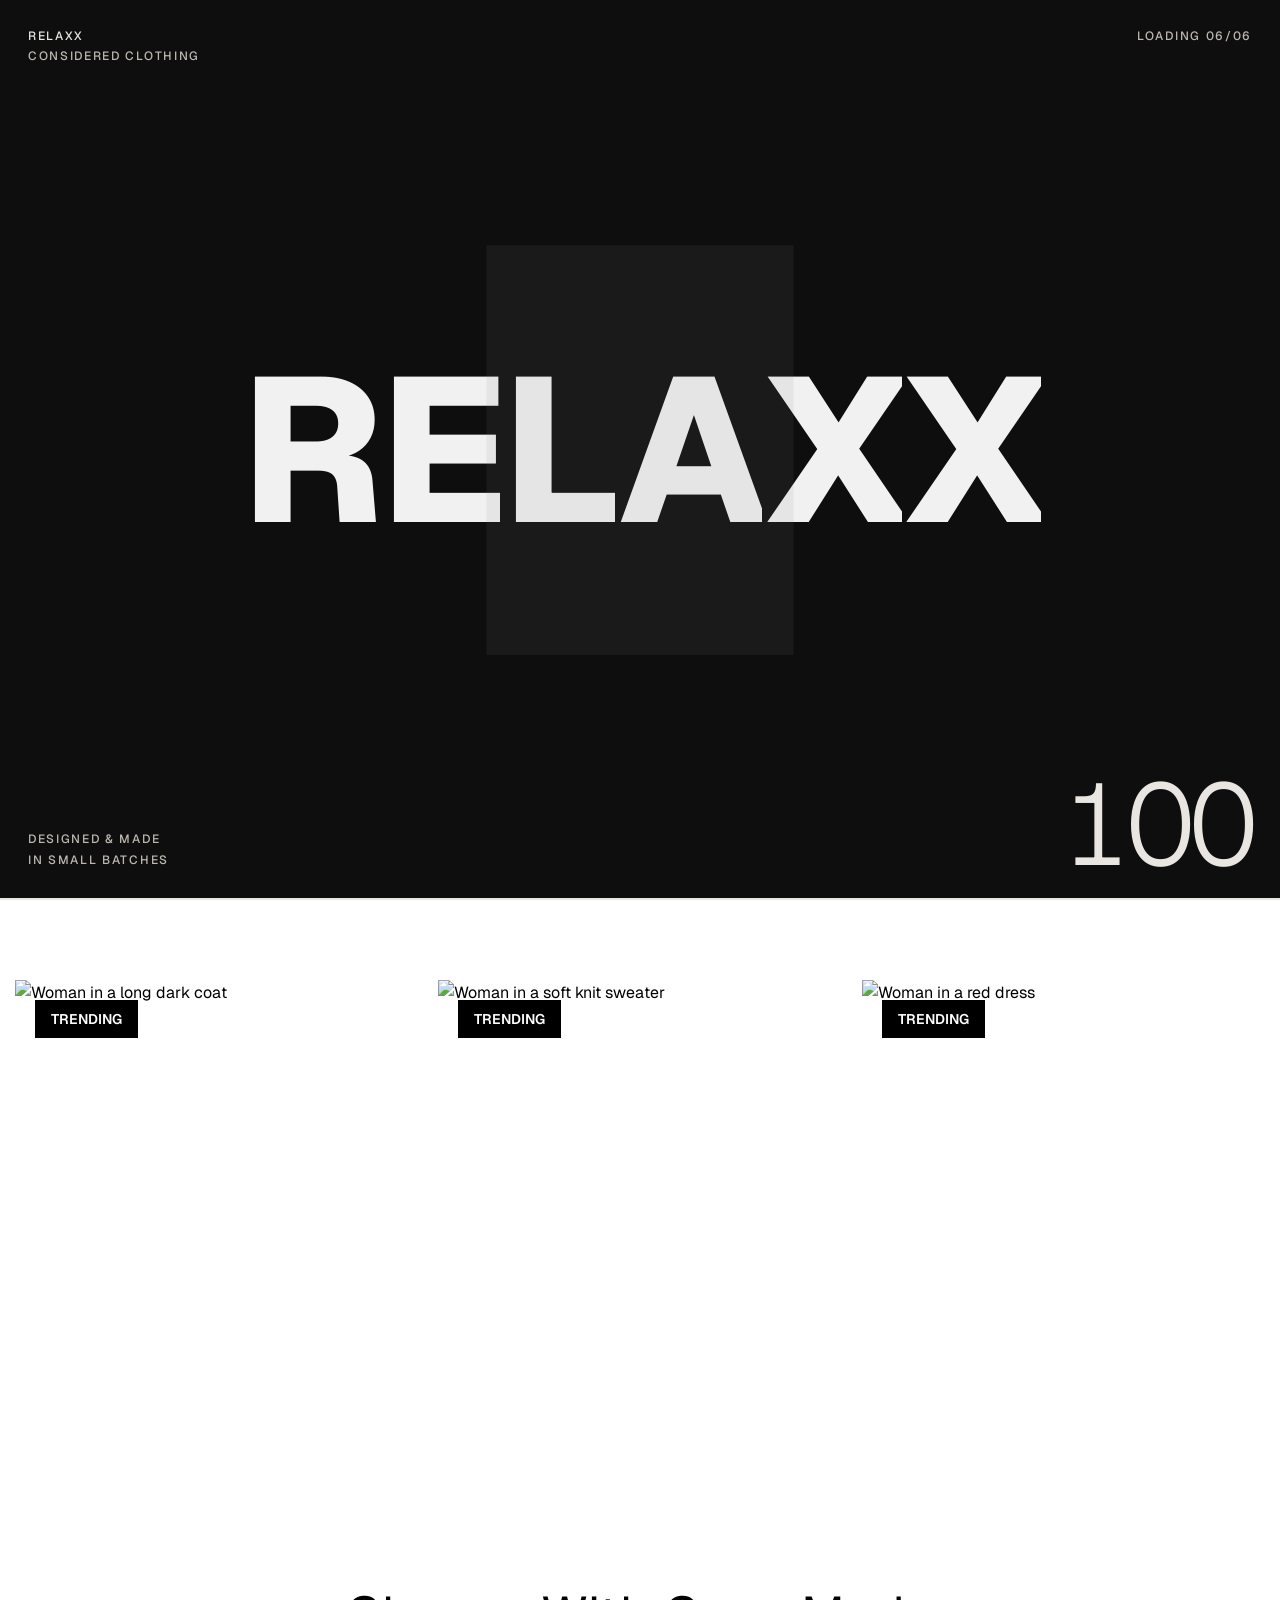
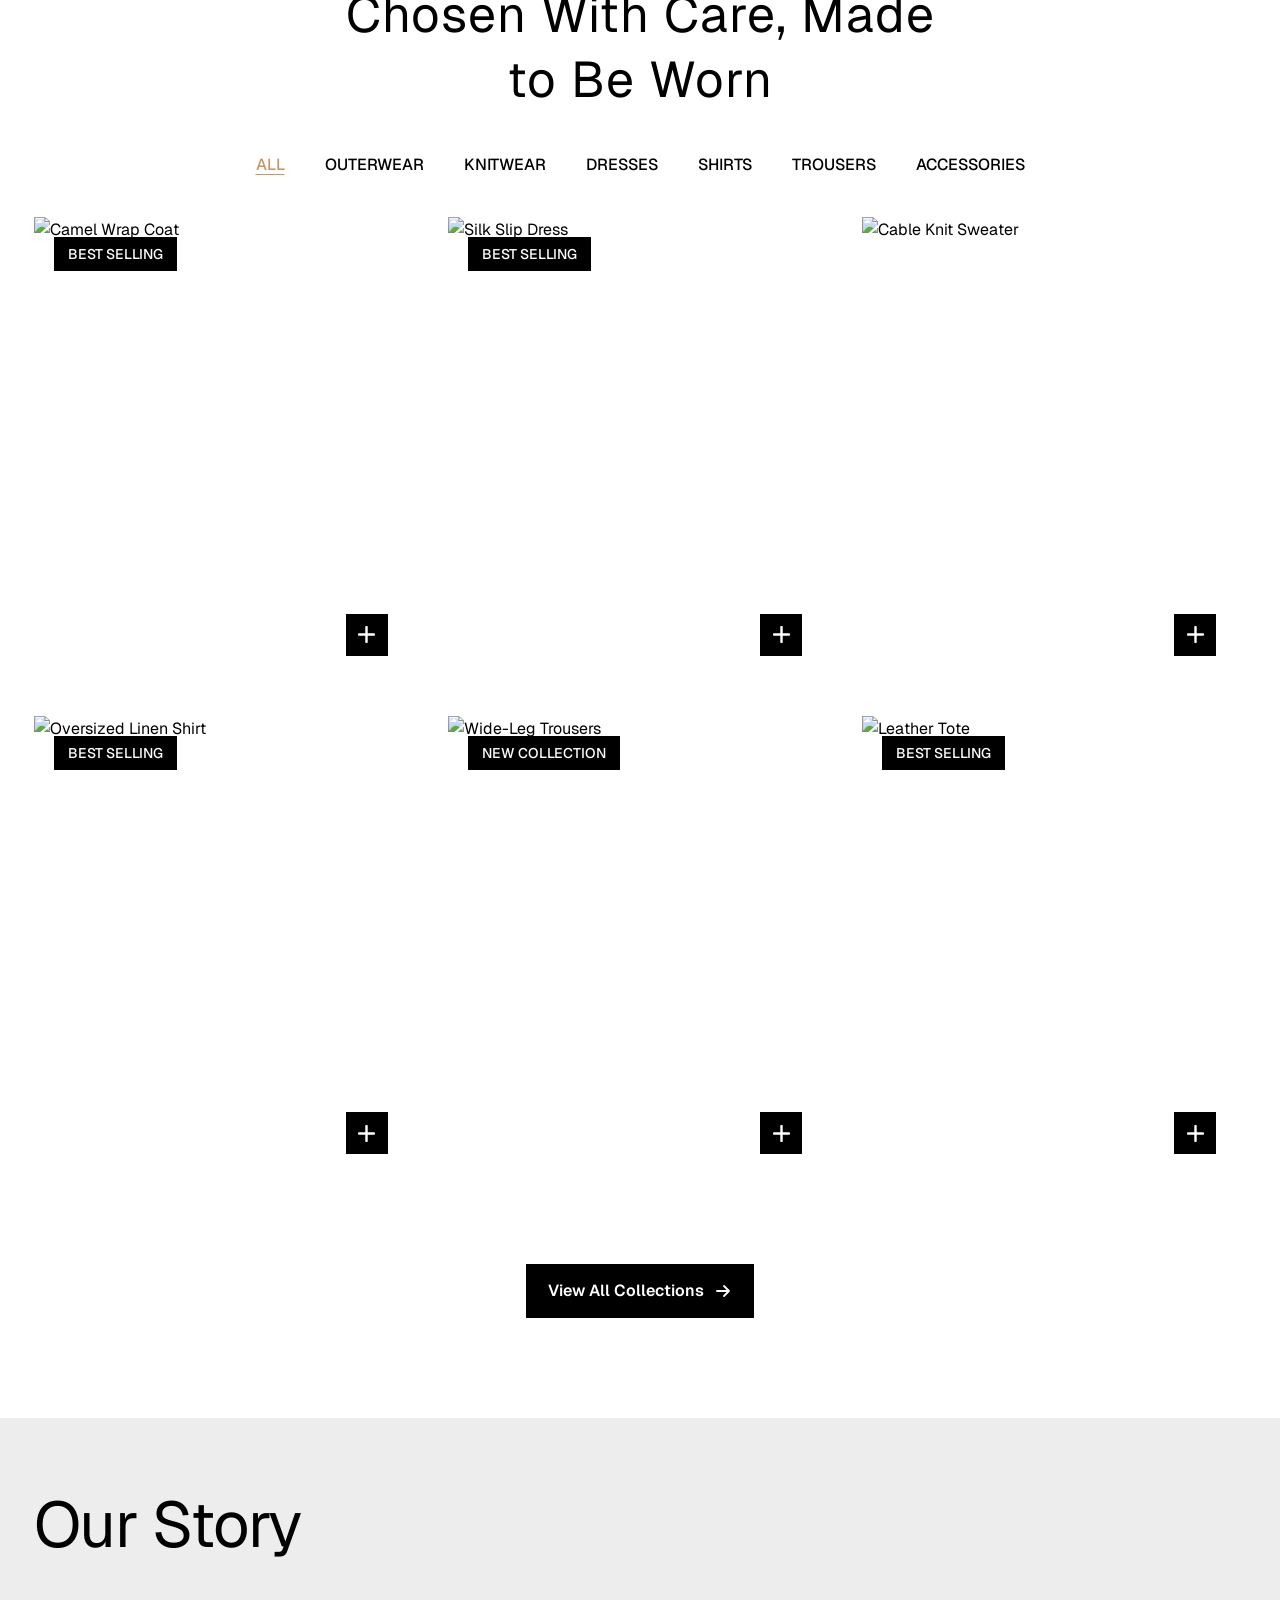
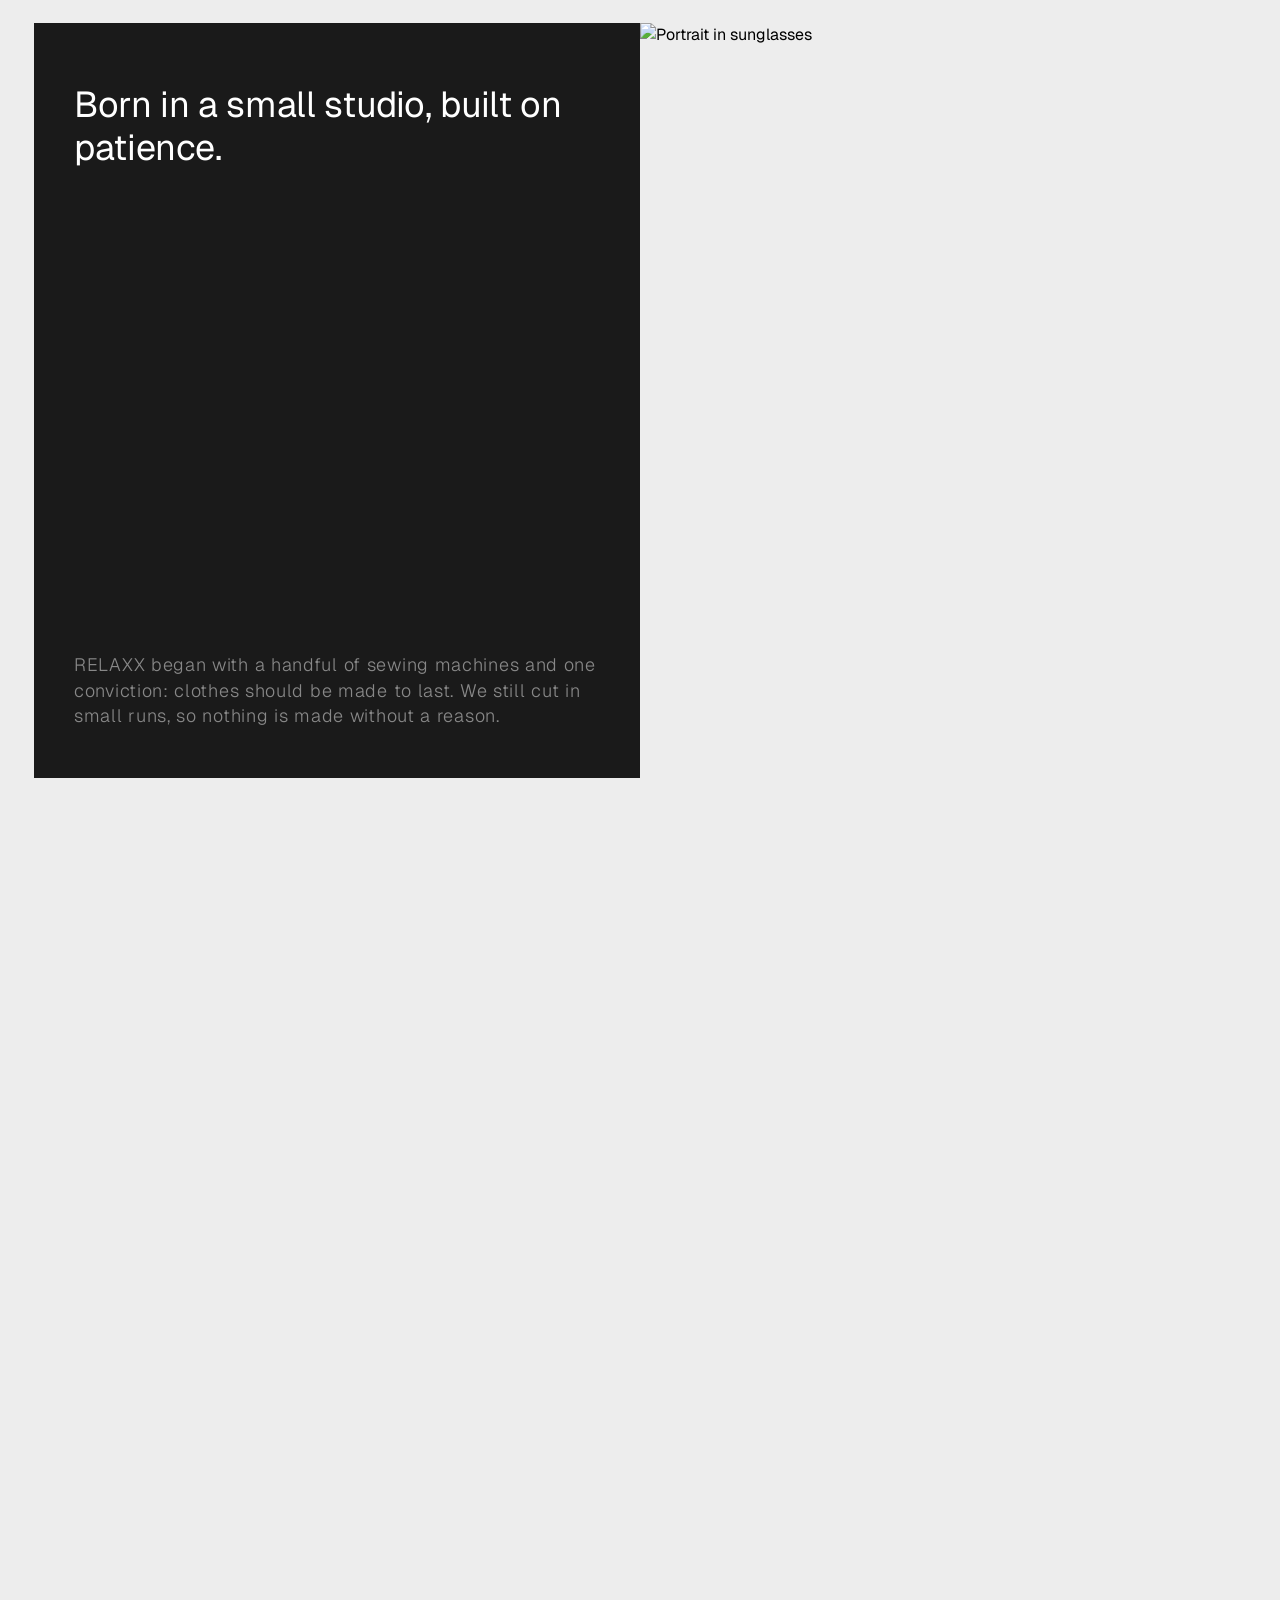
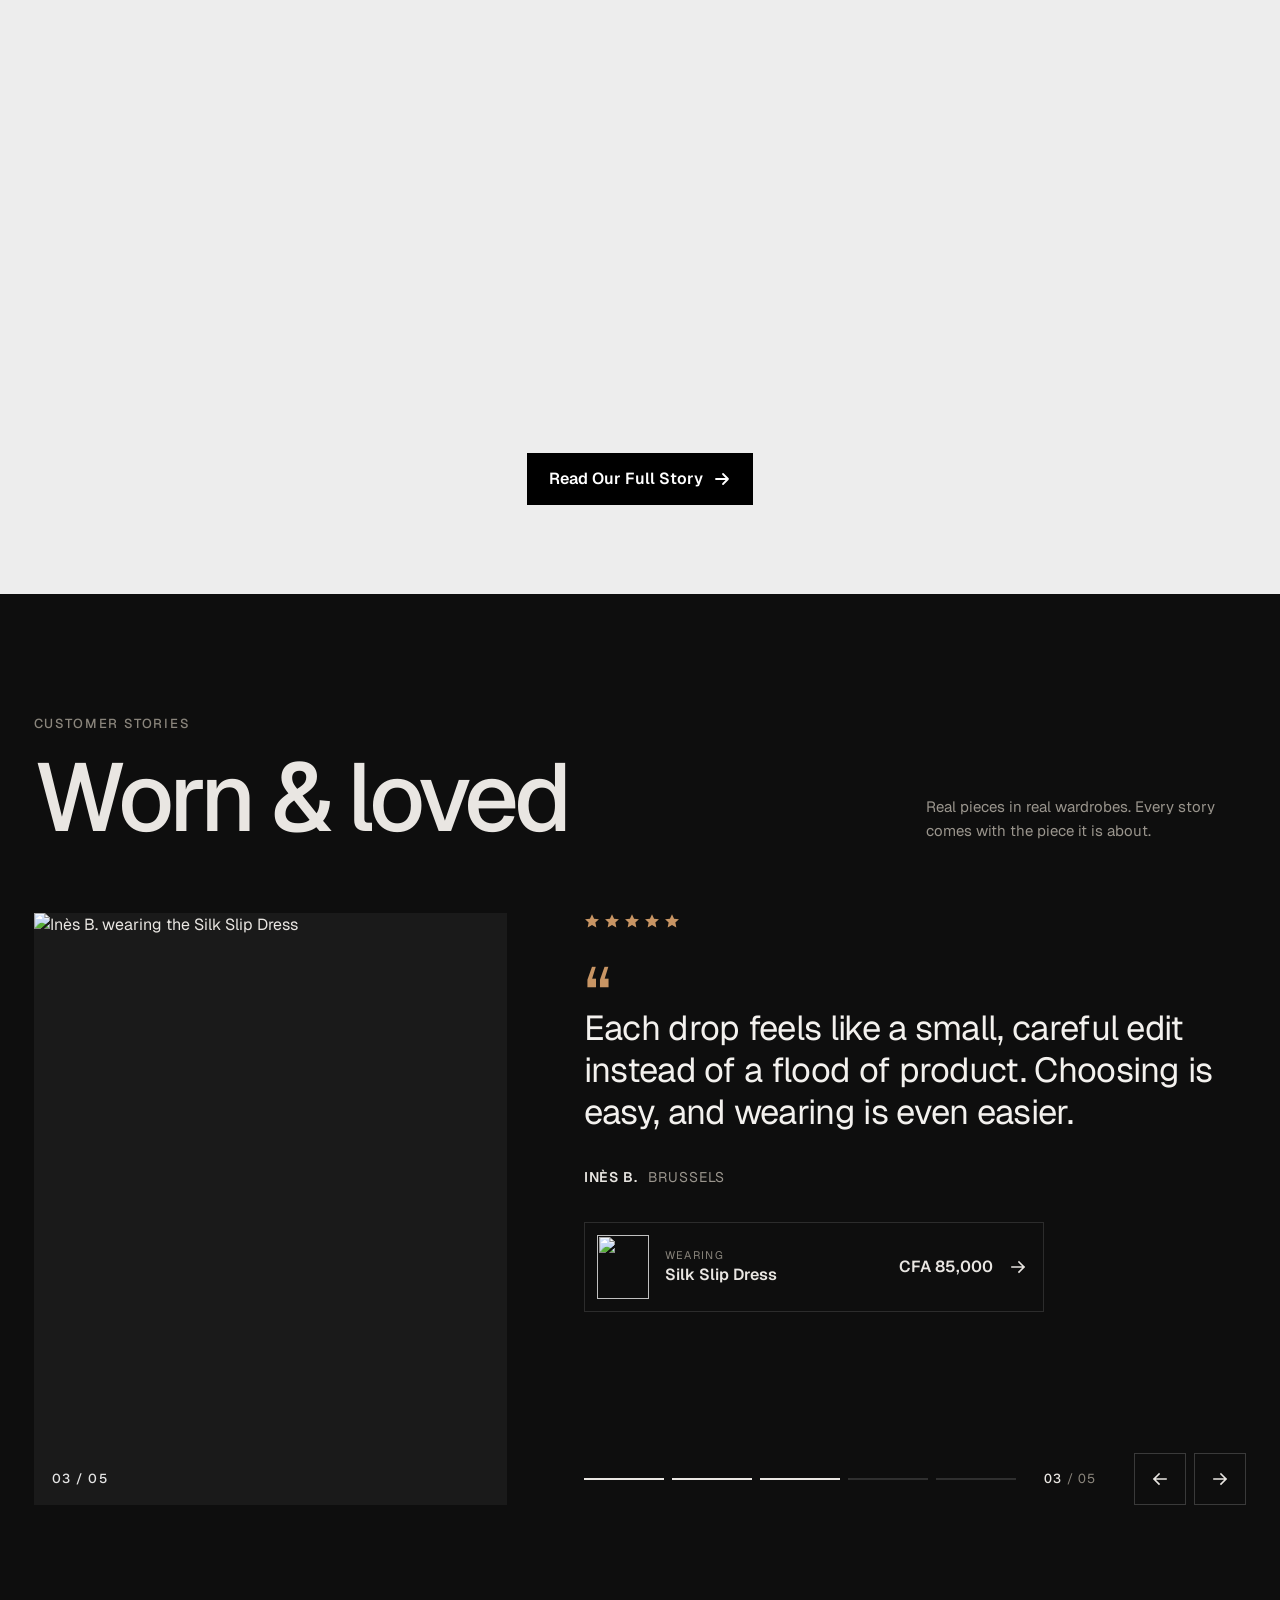
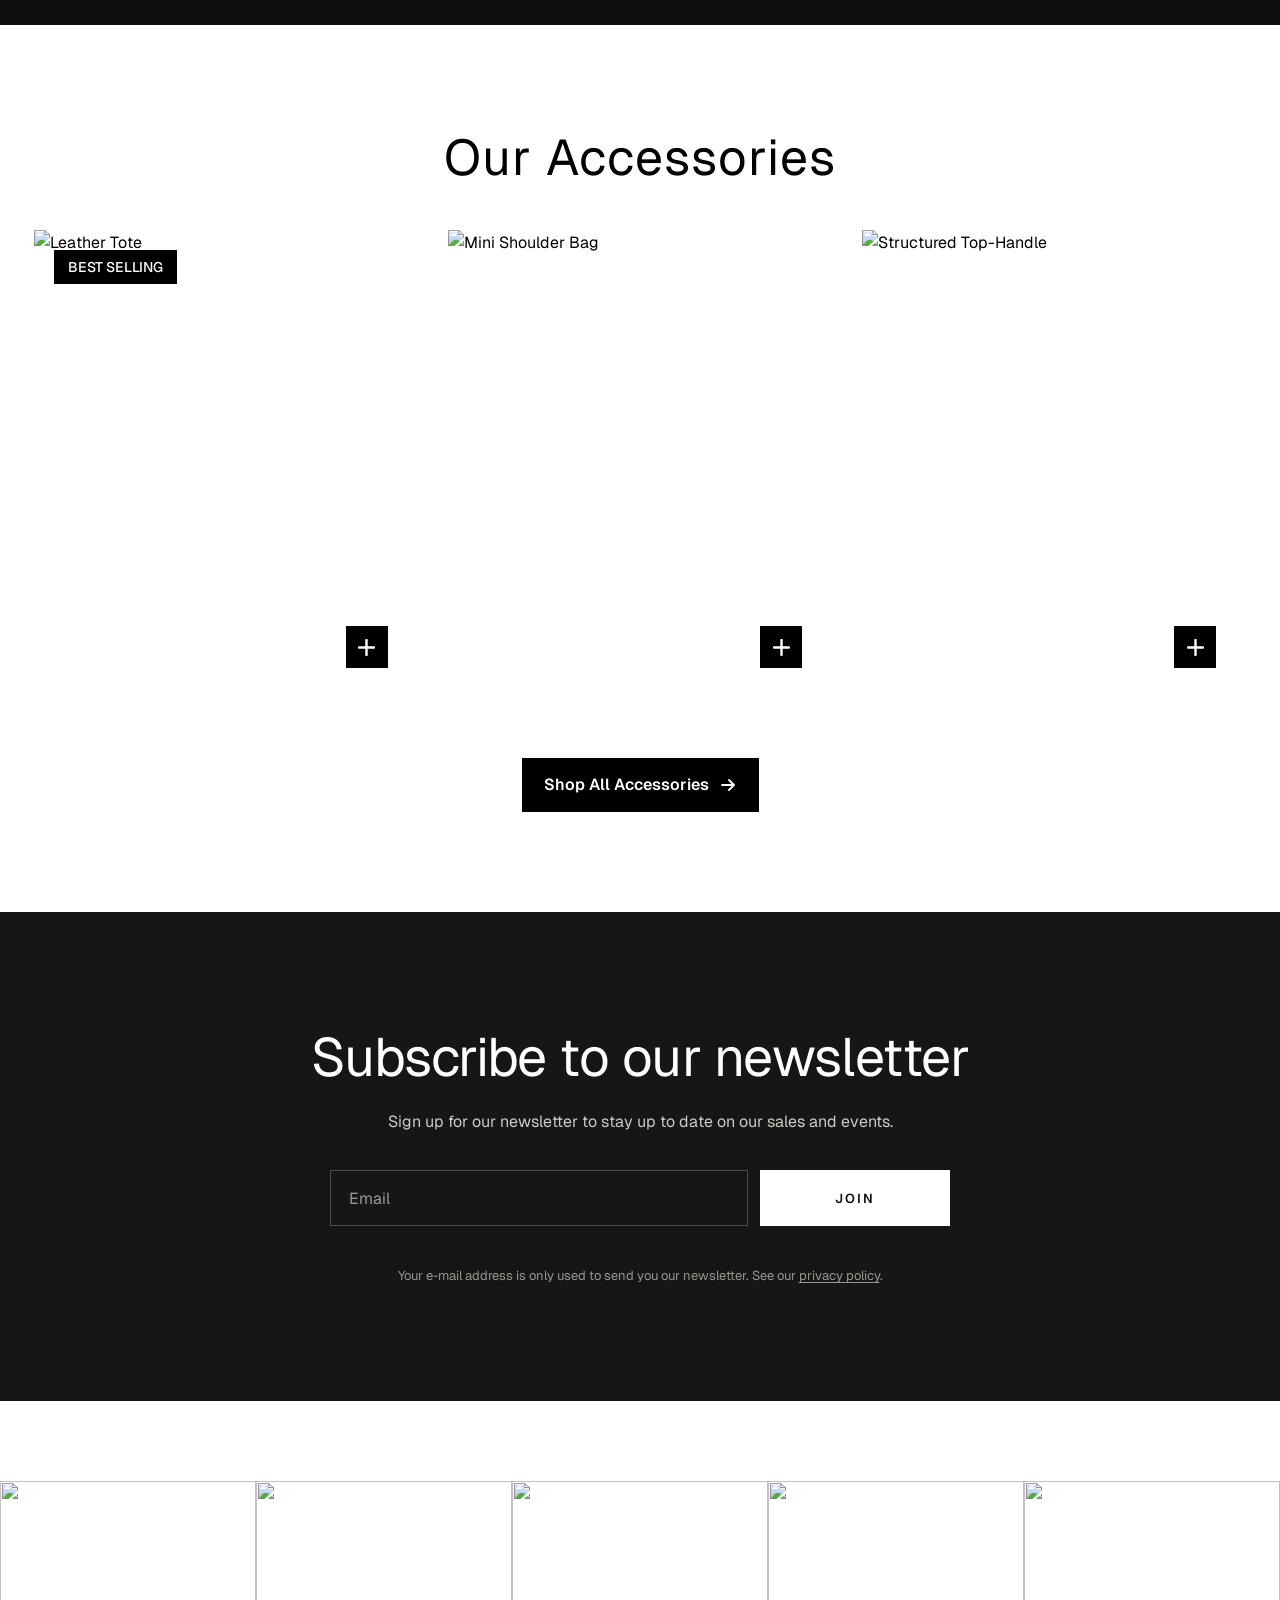
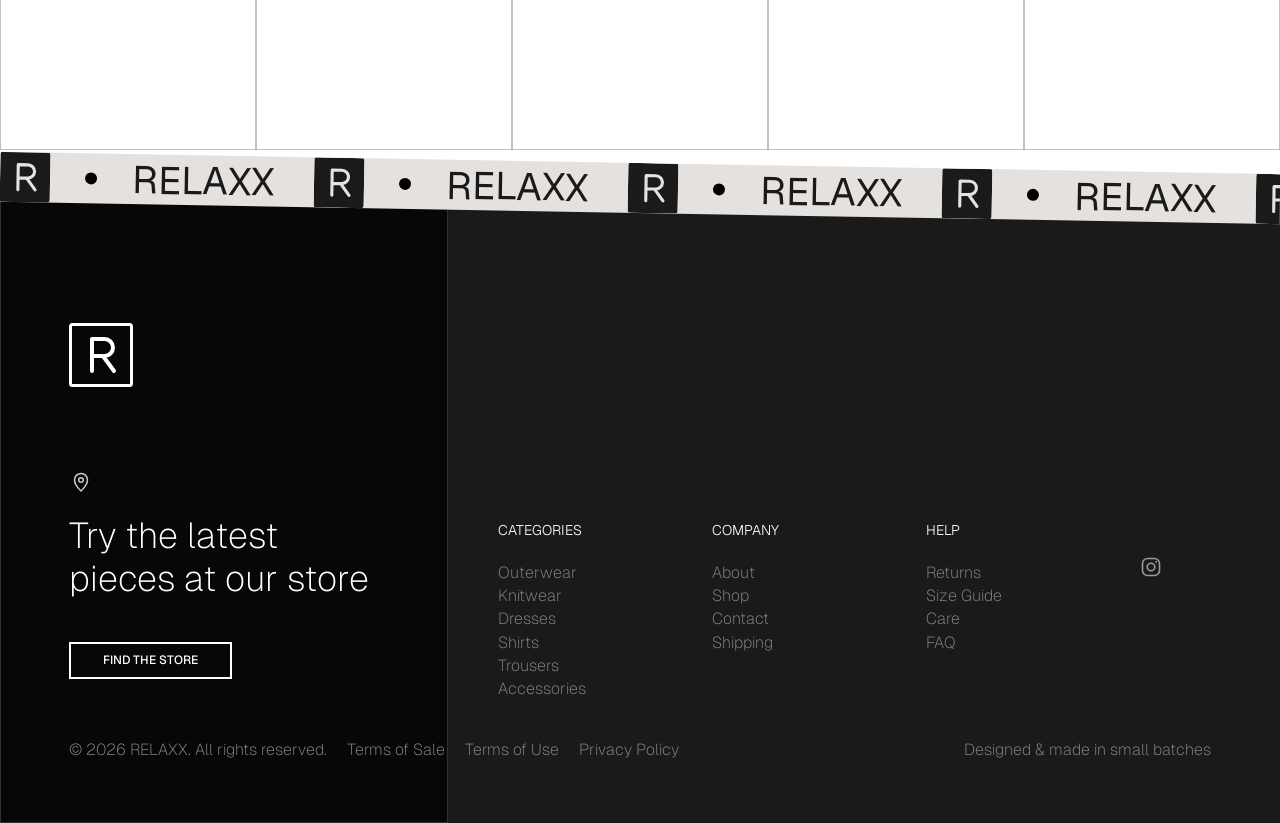
==== commit 271b76d0: "Back-office : journal en un seul bloc, notifications lues / non lues - journal d'activité : seul l'h" ====
--- a/index.html
+++ b/index.html
@@ -26,7 +26,7 @@
   if (l === "fr") { d.classList.add("i18n-pending"); setTimeout(function () { d.classList.remove("i18n-pending"); }, 4000); }
 })();
 </script>
-<script src="relaxx-db.js?v=20261001f"></script>
+<script src="relaxx-db.js?v=20261001g"></script>
 <style>
 /* ---------- tokens ---------- */
 :root{
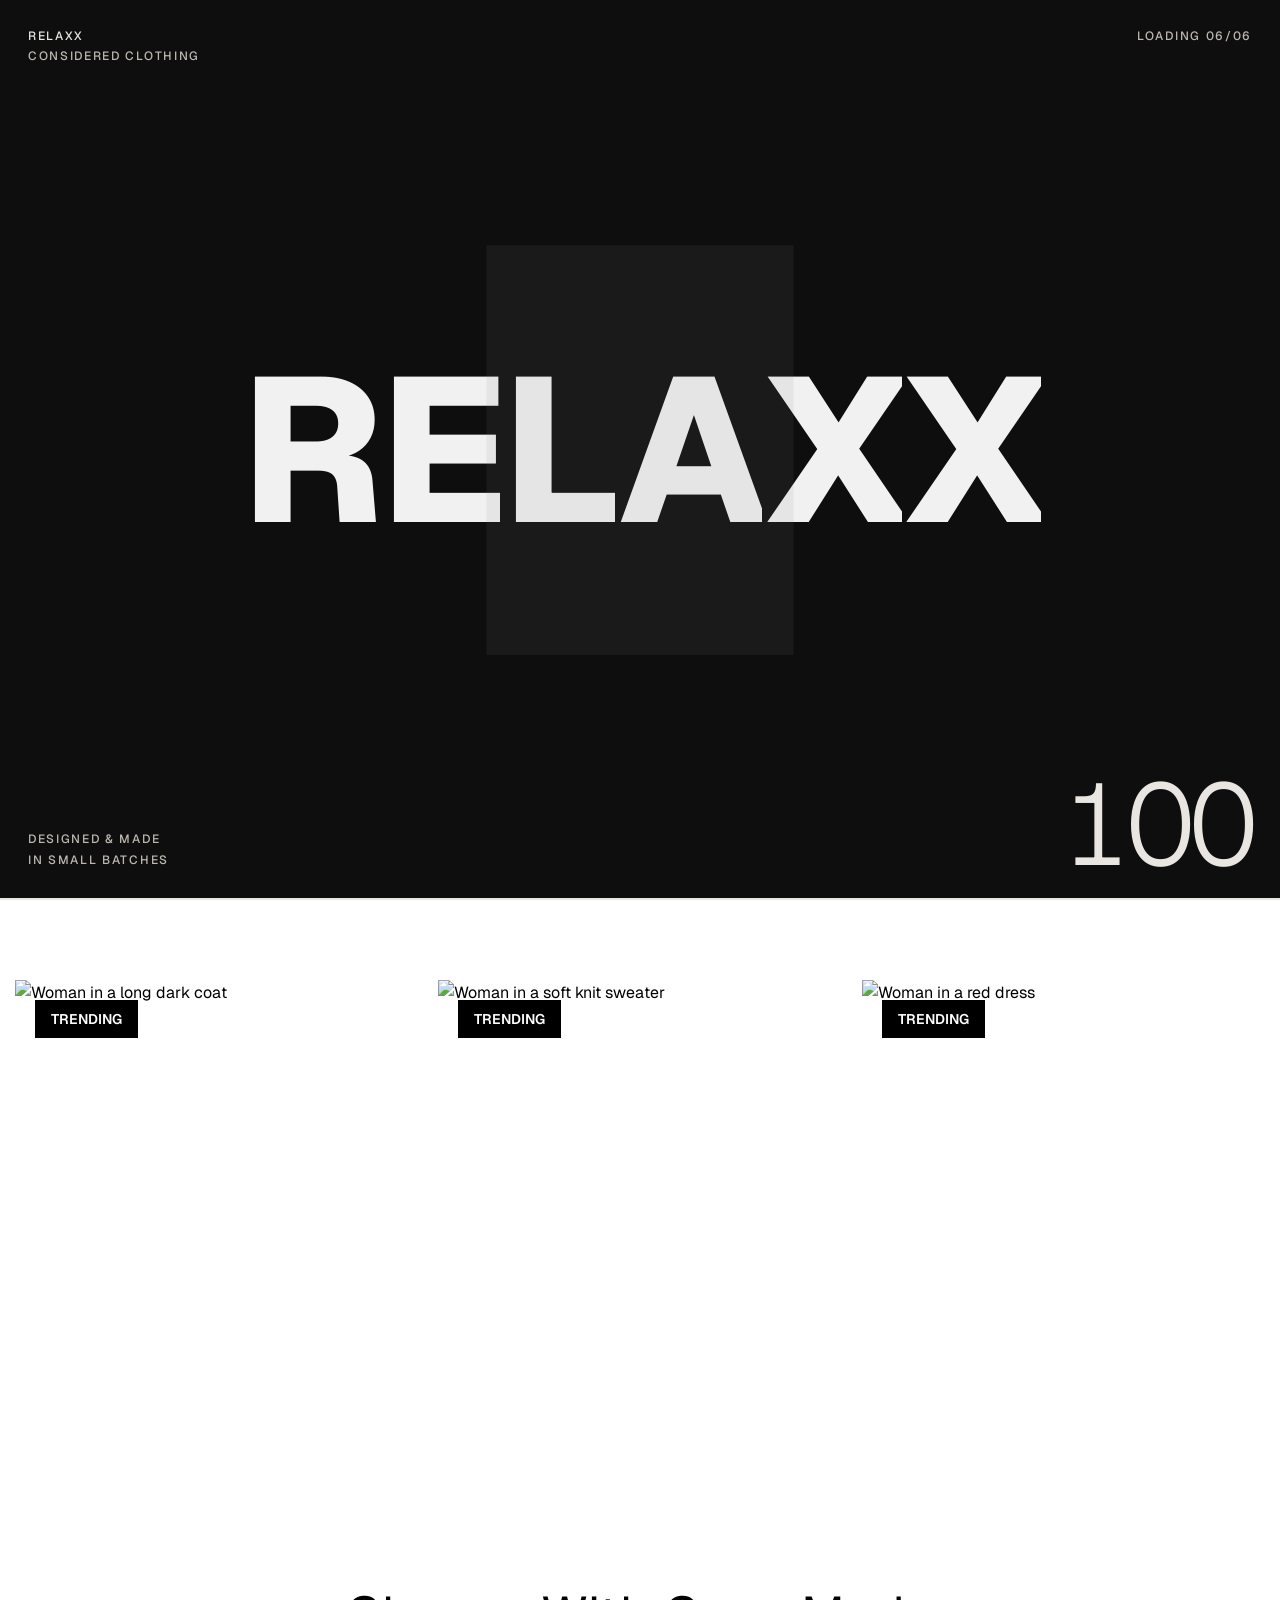
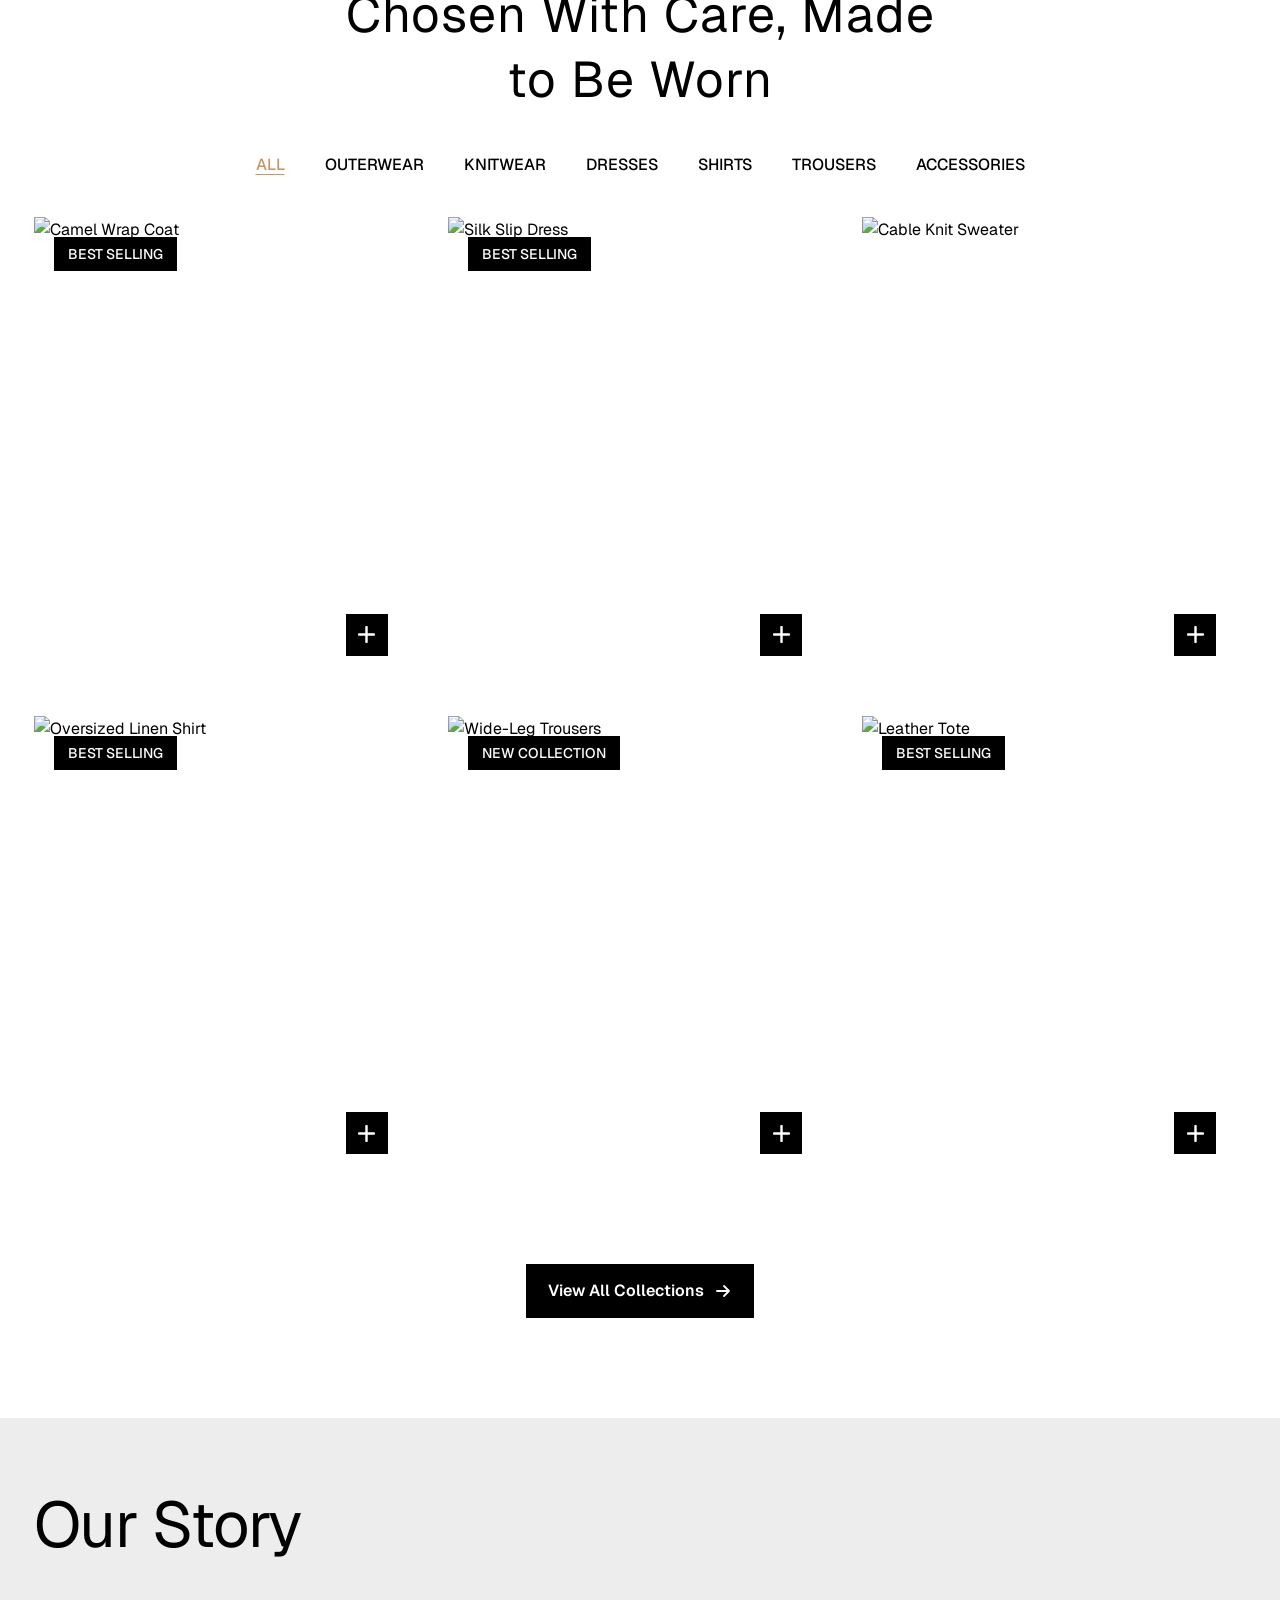
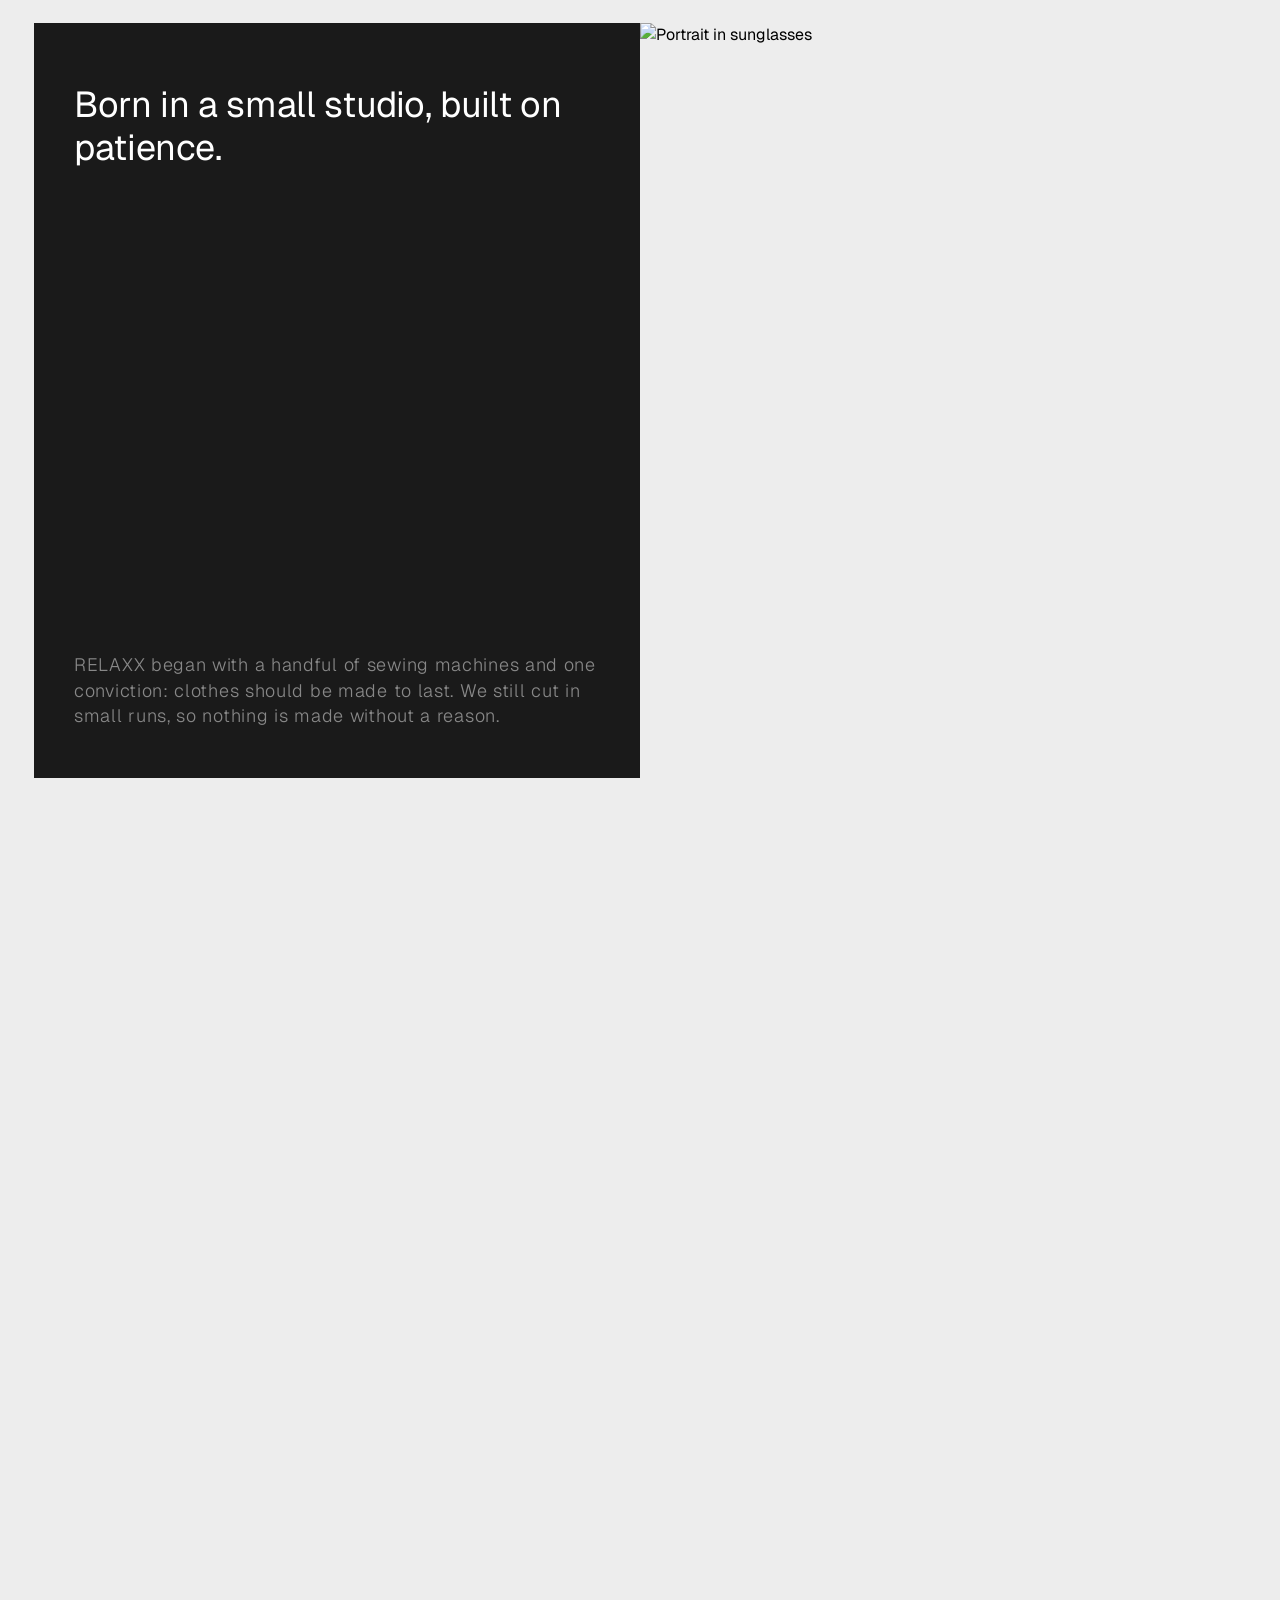
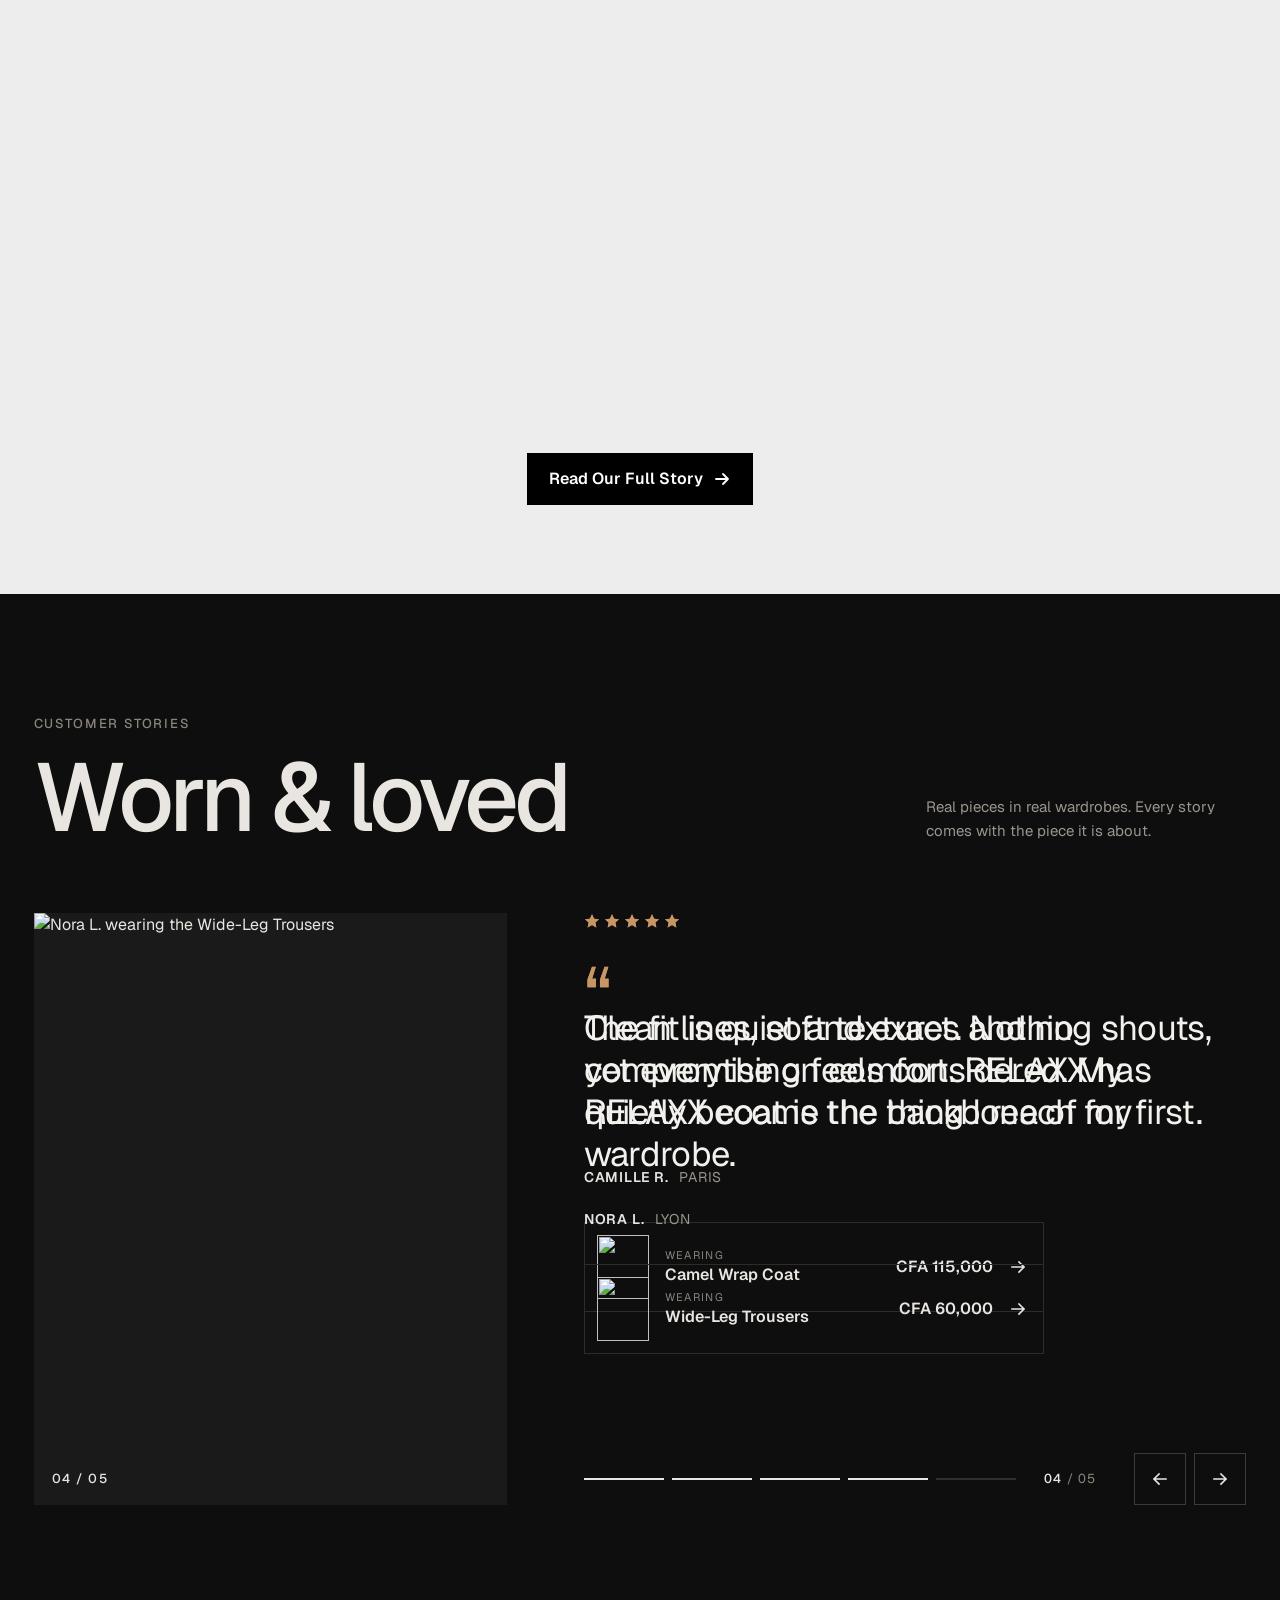
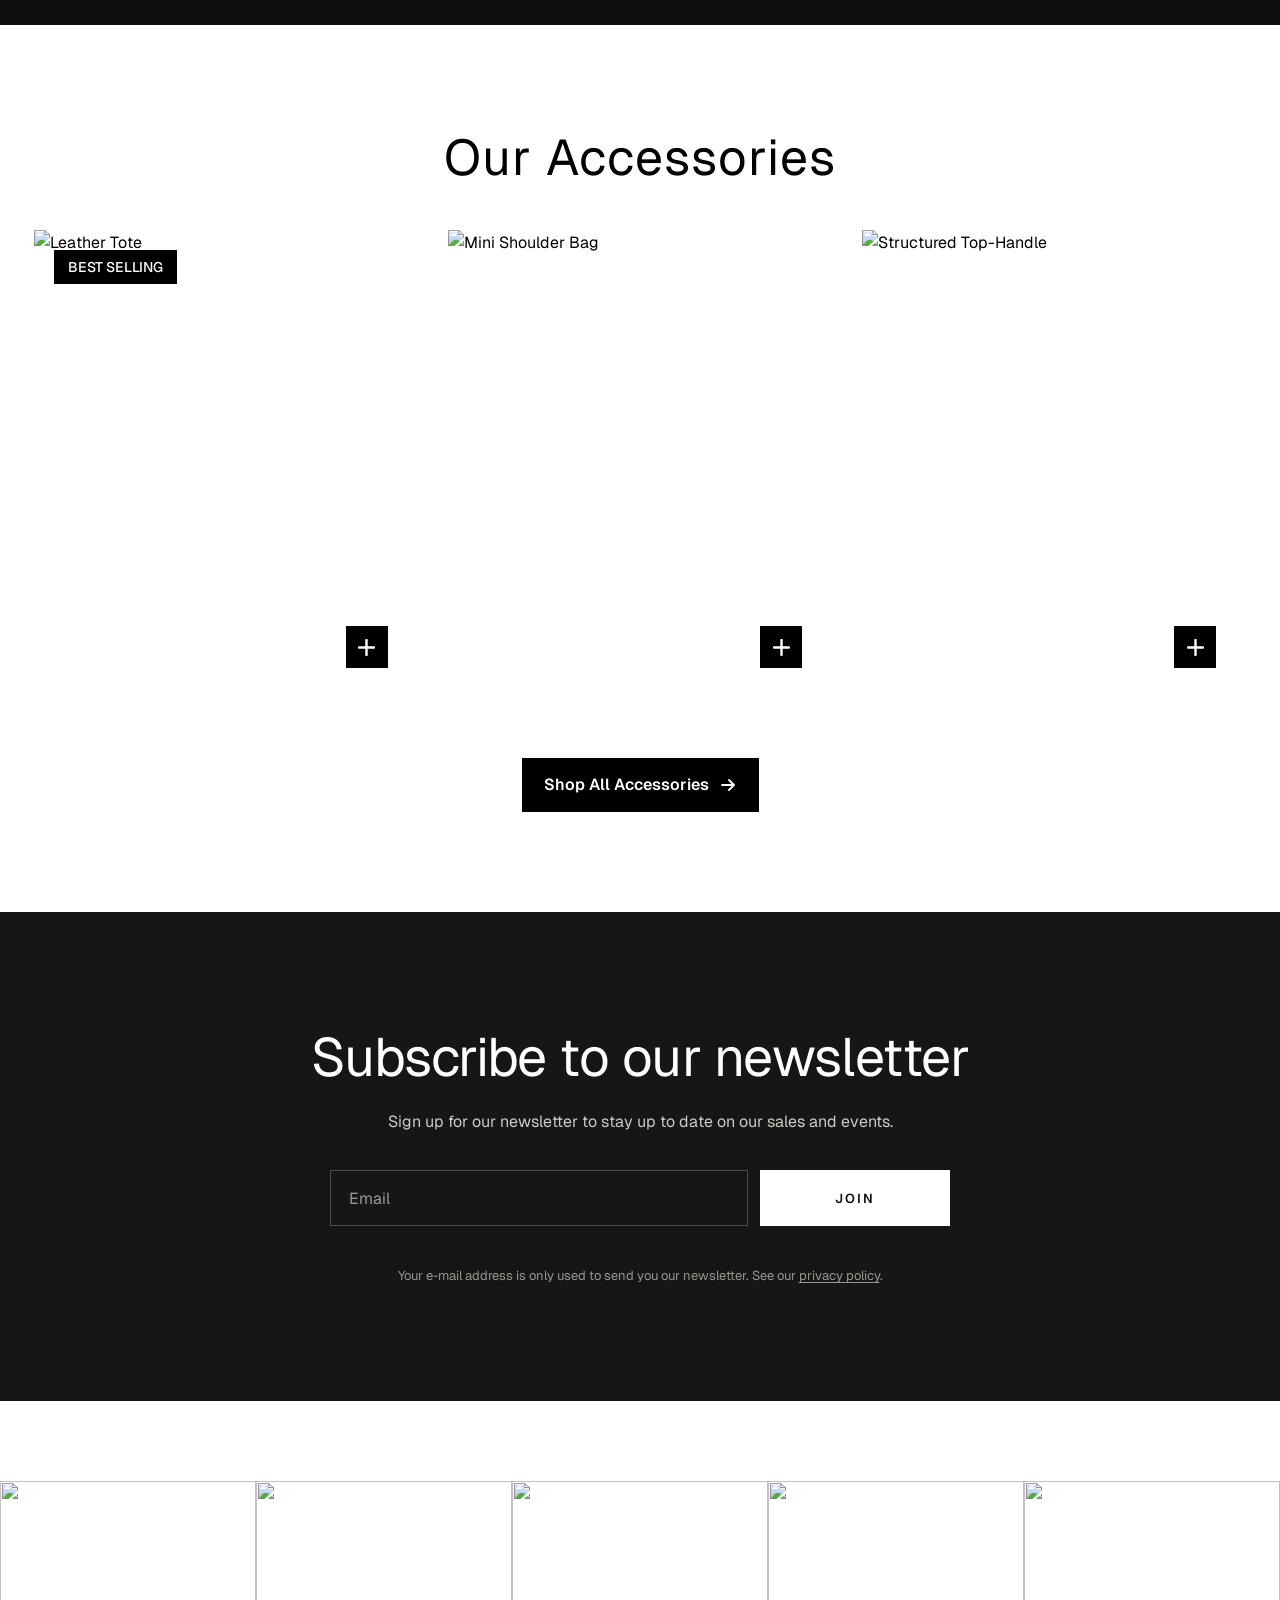
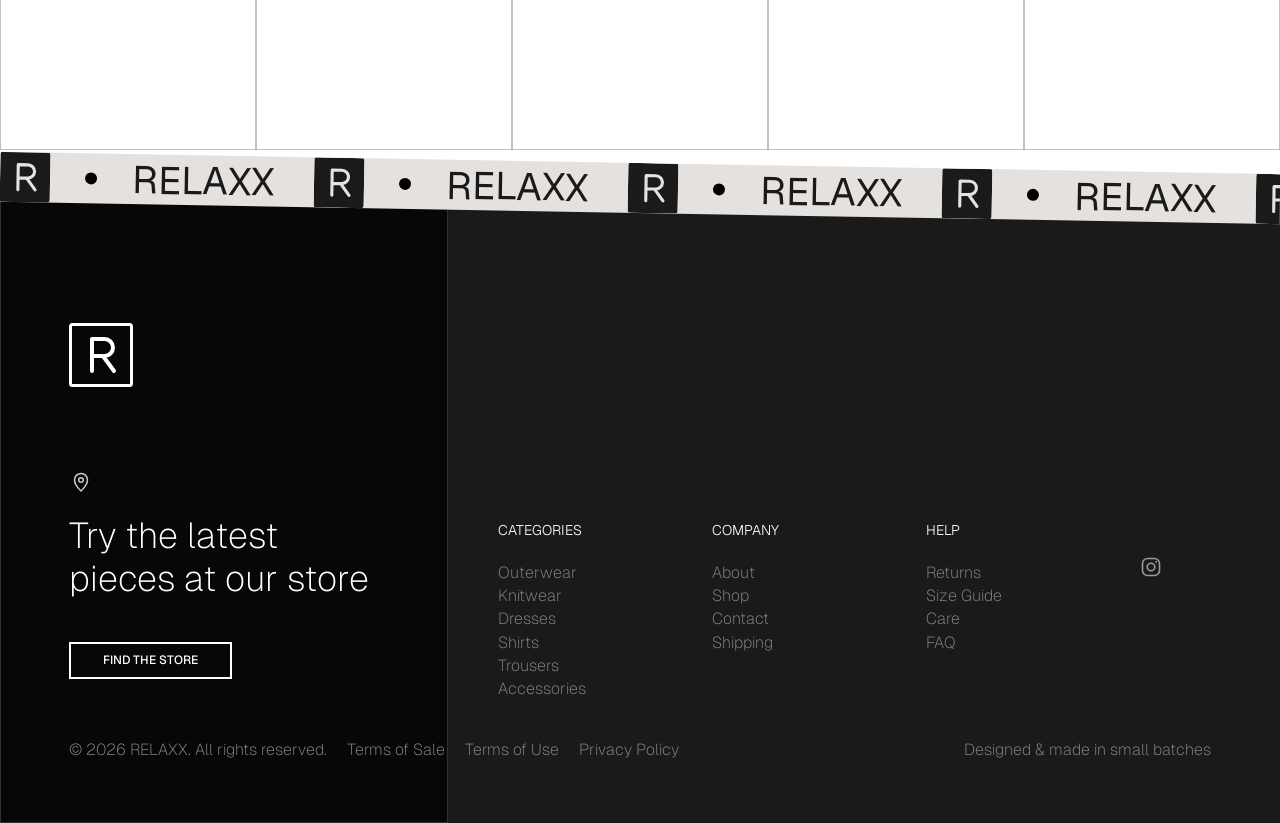
==== commit 3dd291b4: "Back-office : nouveau design, courbes arrondies, recherche dans la barre - habillage : barre latéral" ====
--- a/index.html
+++ b/index.html
@@ -26,7 +26,7 @@
   if (l === "fr") { d.classList.add("i18n-pending"); setTimeout(function () { d.classList.remove("i18n-pending"); }, 4000); }
 })();
 </script>
-<script src="relaxx-db.js?v=20261001g"></script>
+<script src="relaxx-db.js?v=20261002c"></script>
 <style>
 /* ---------- tokens ---------- */
 :root{
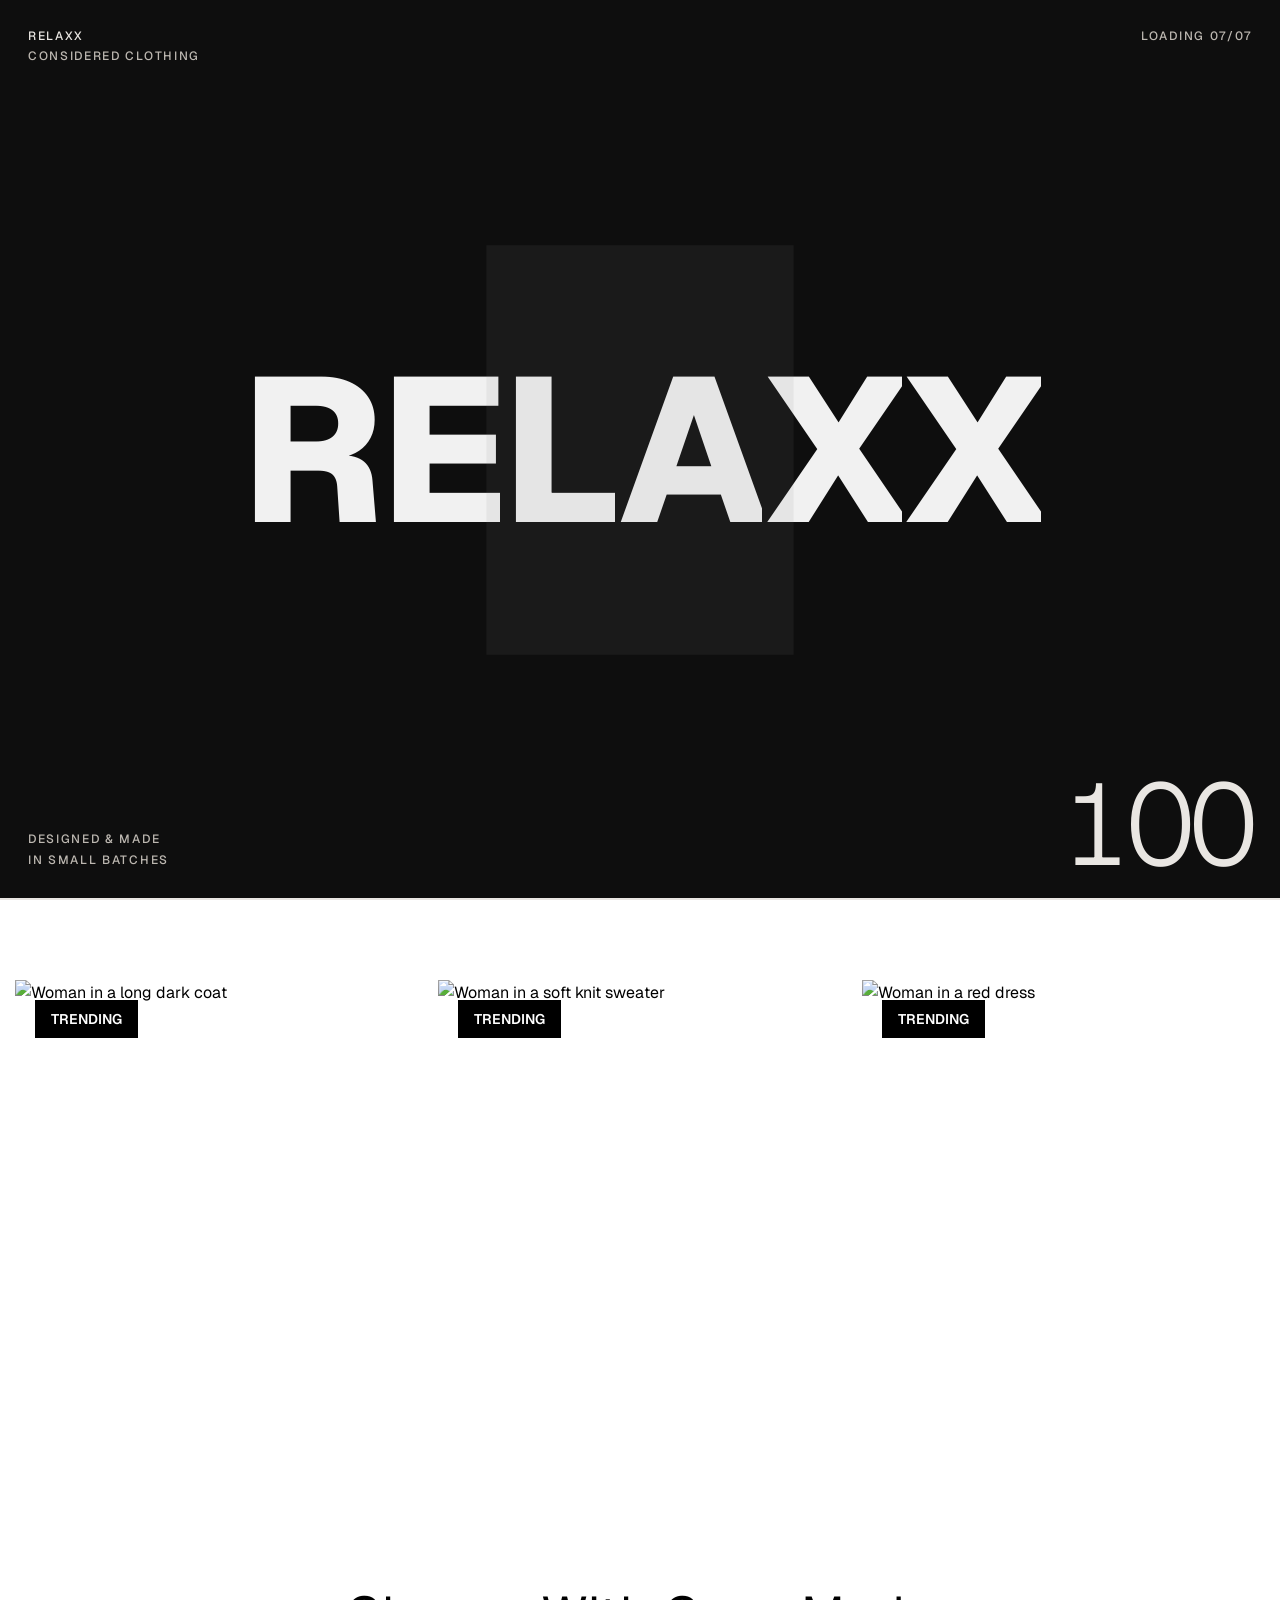
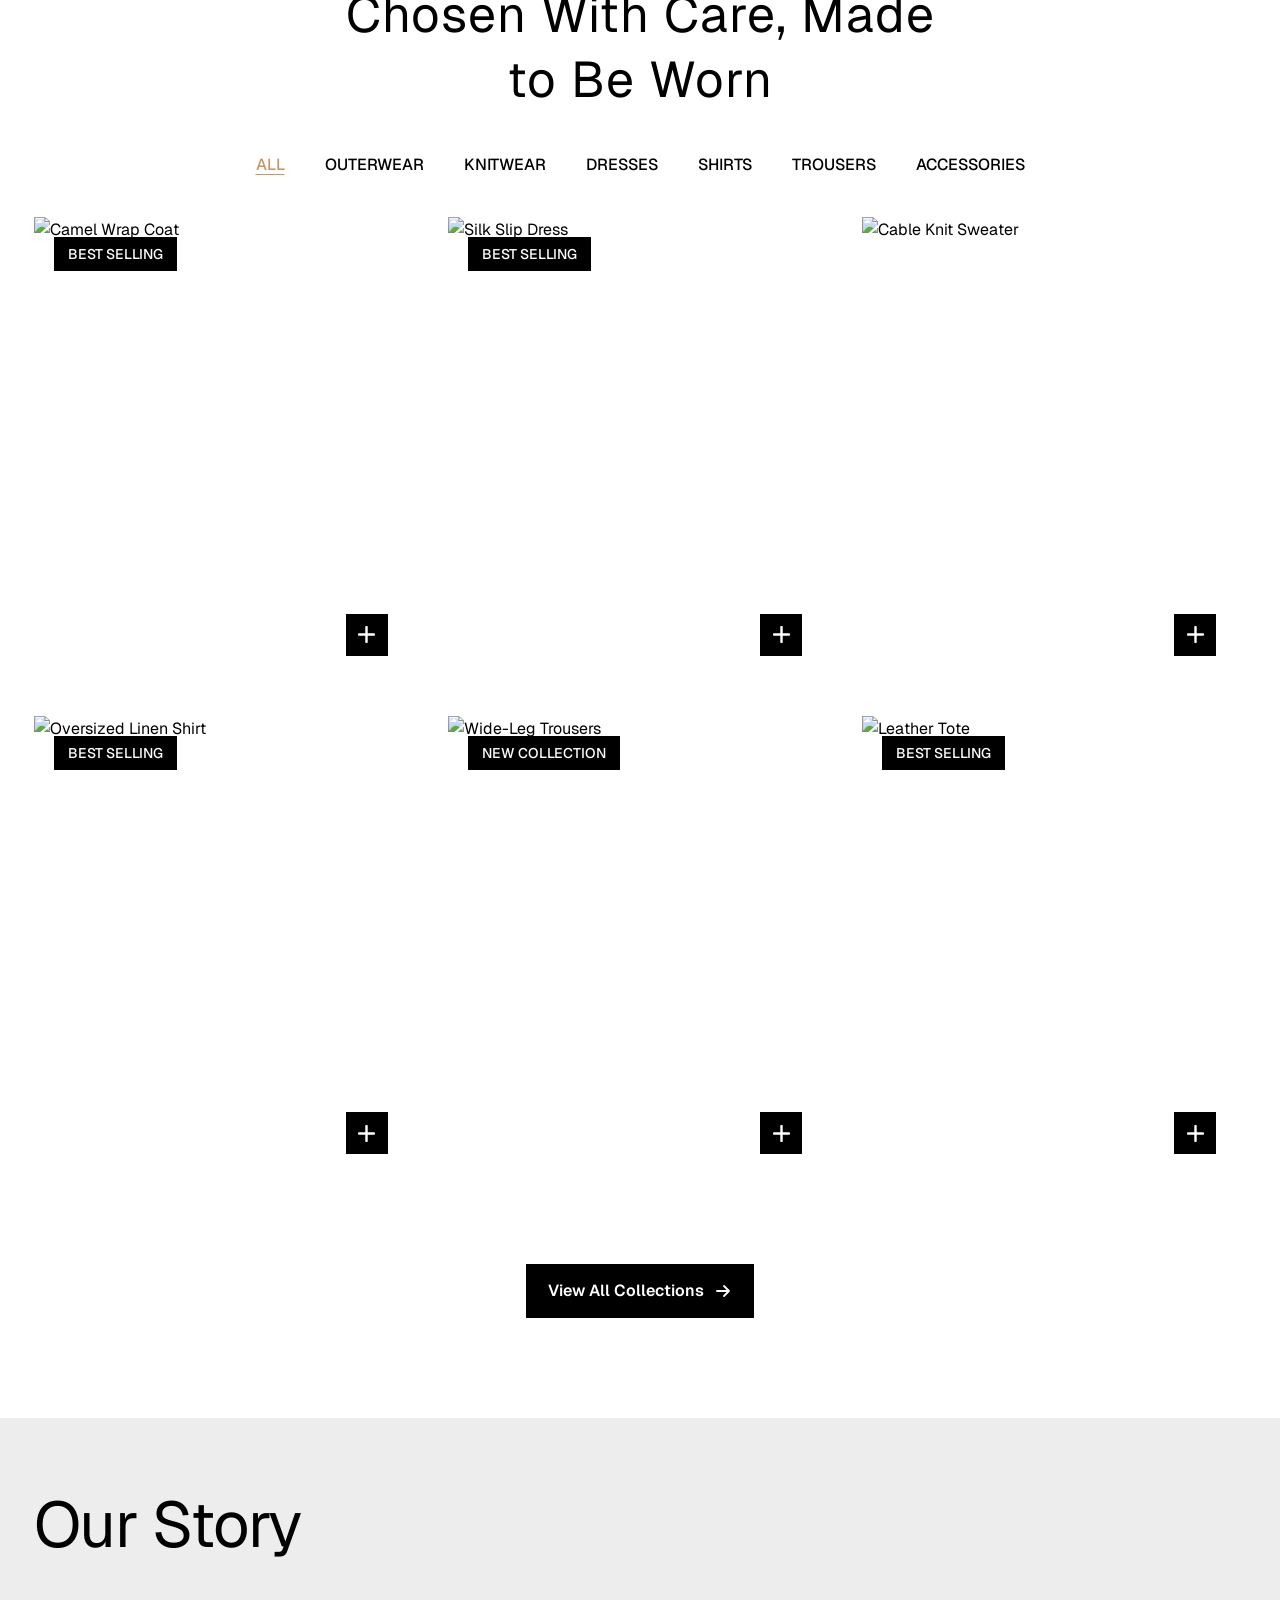
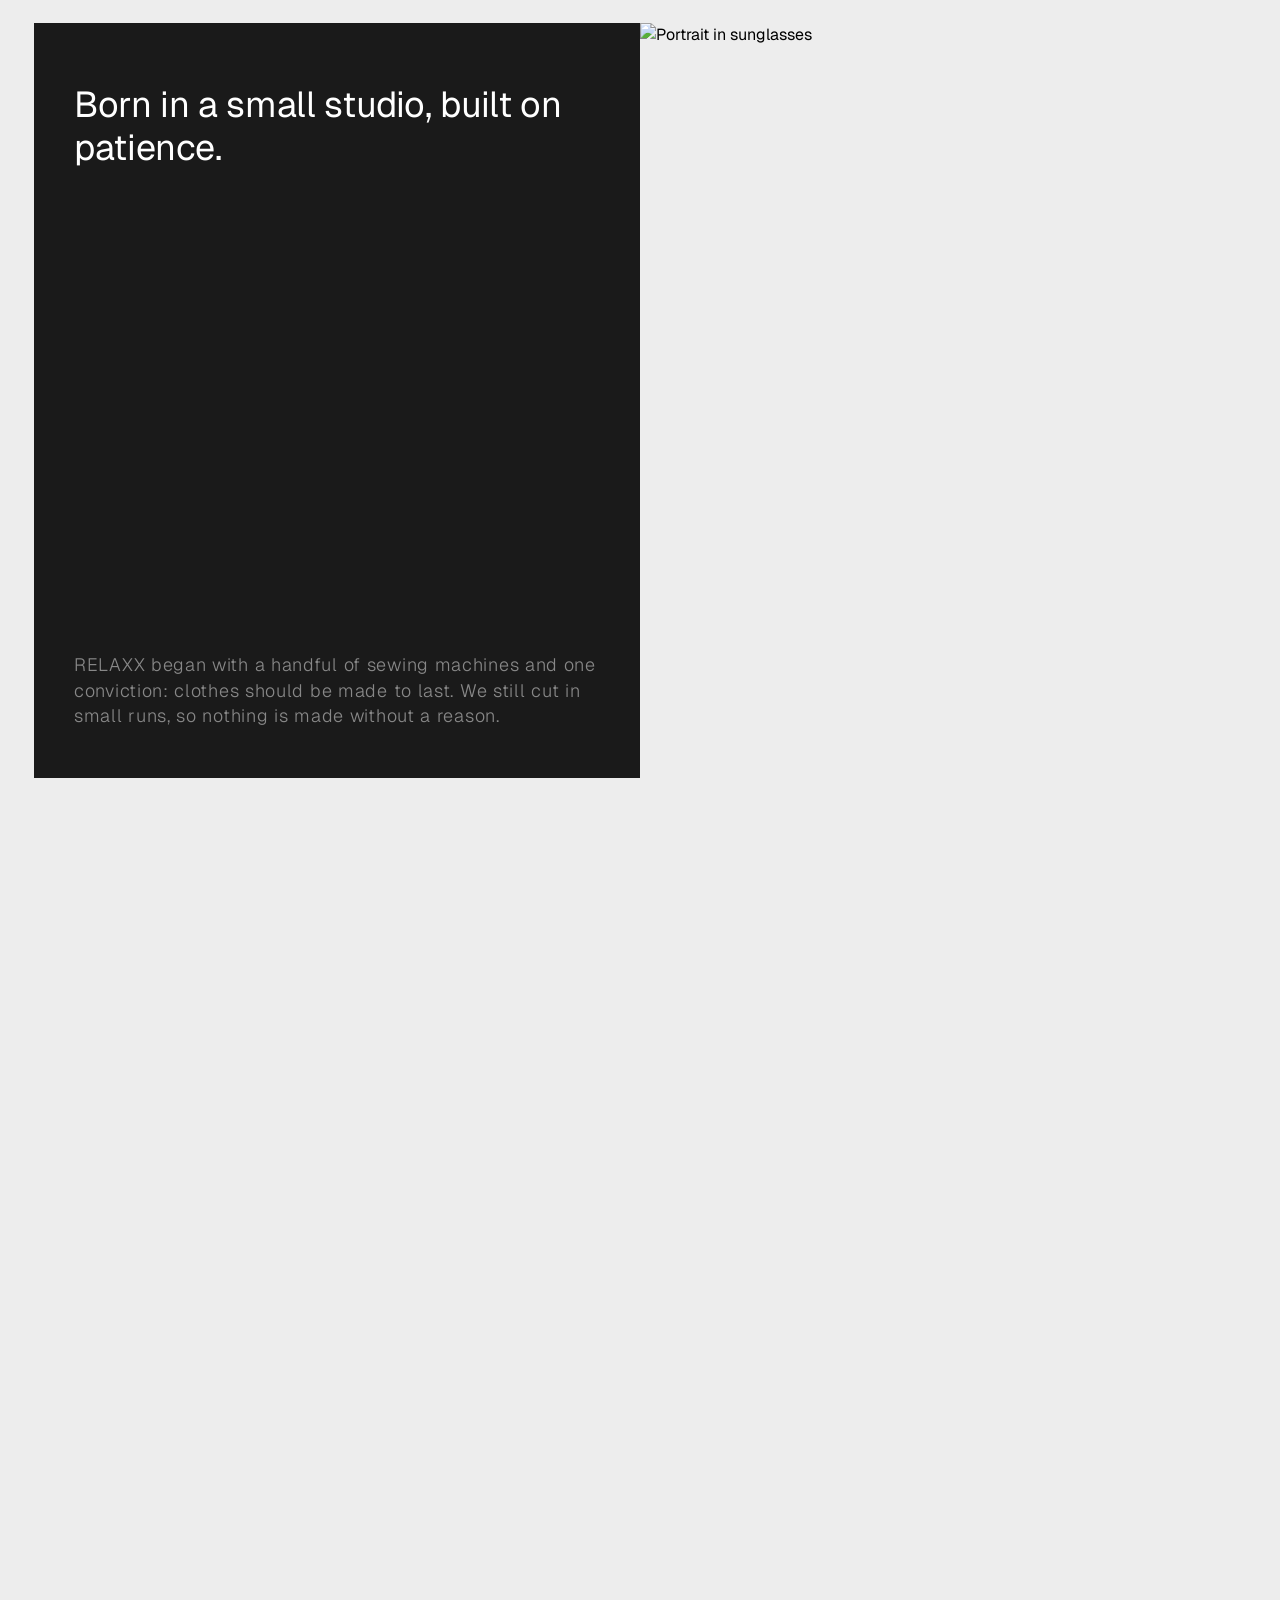
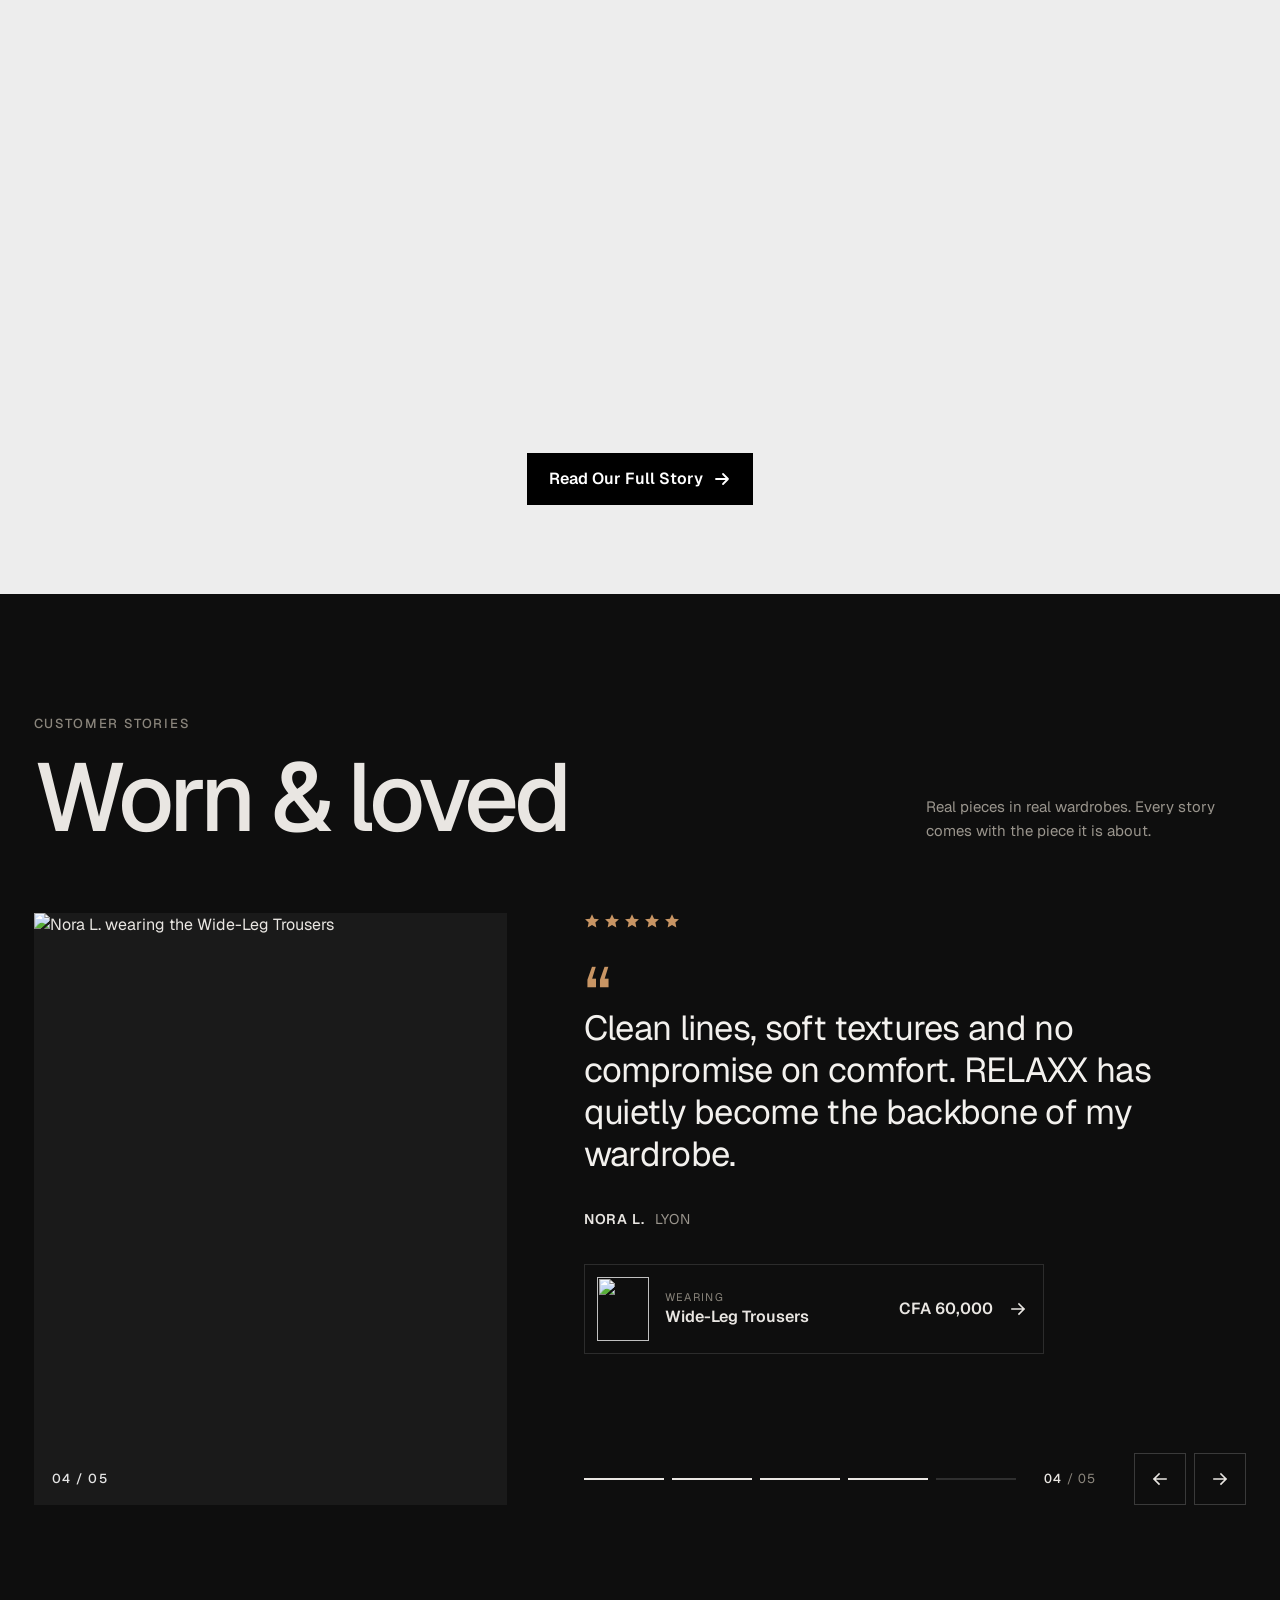
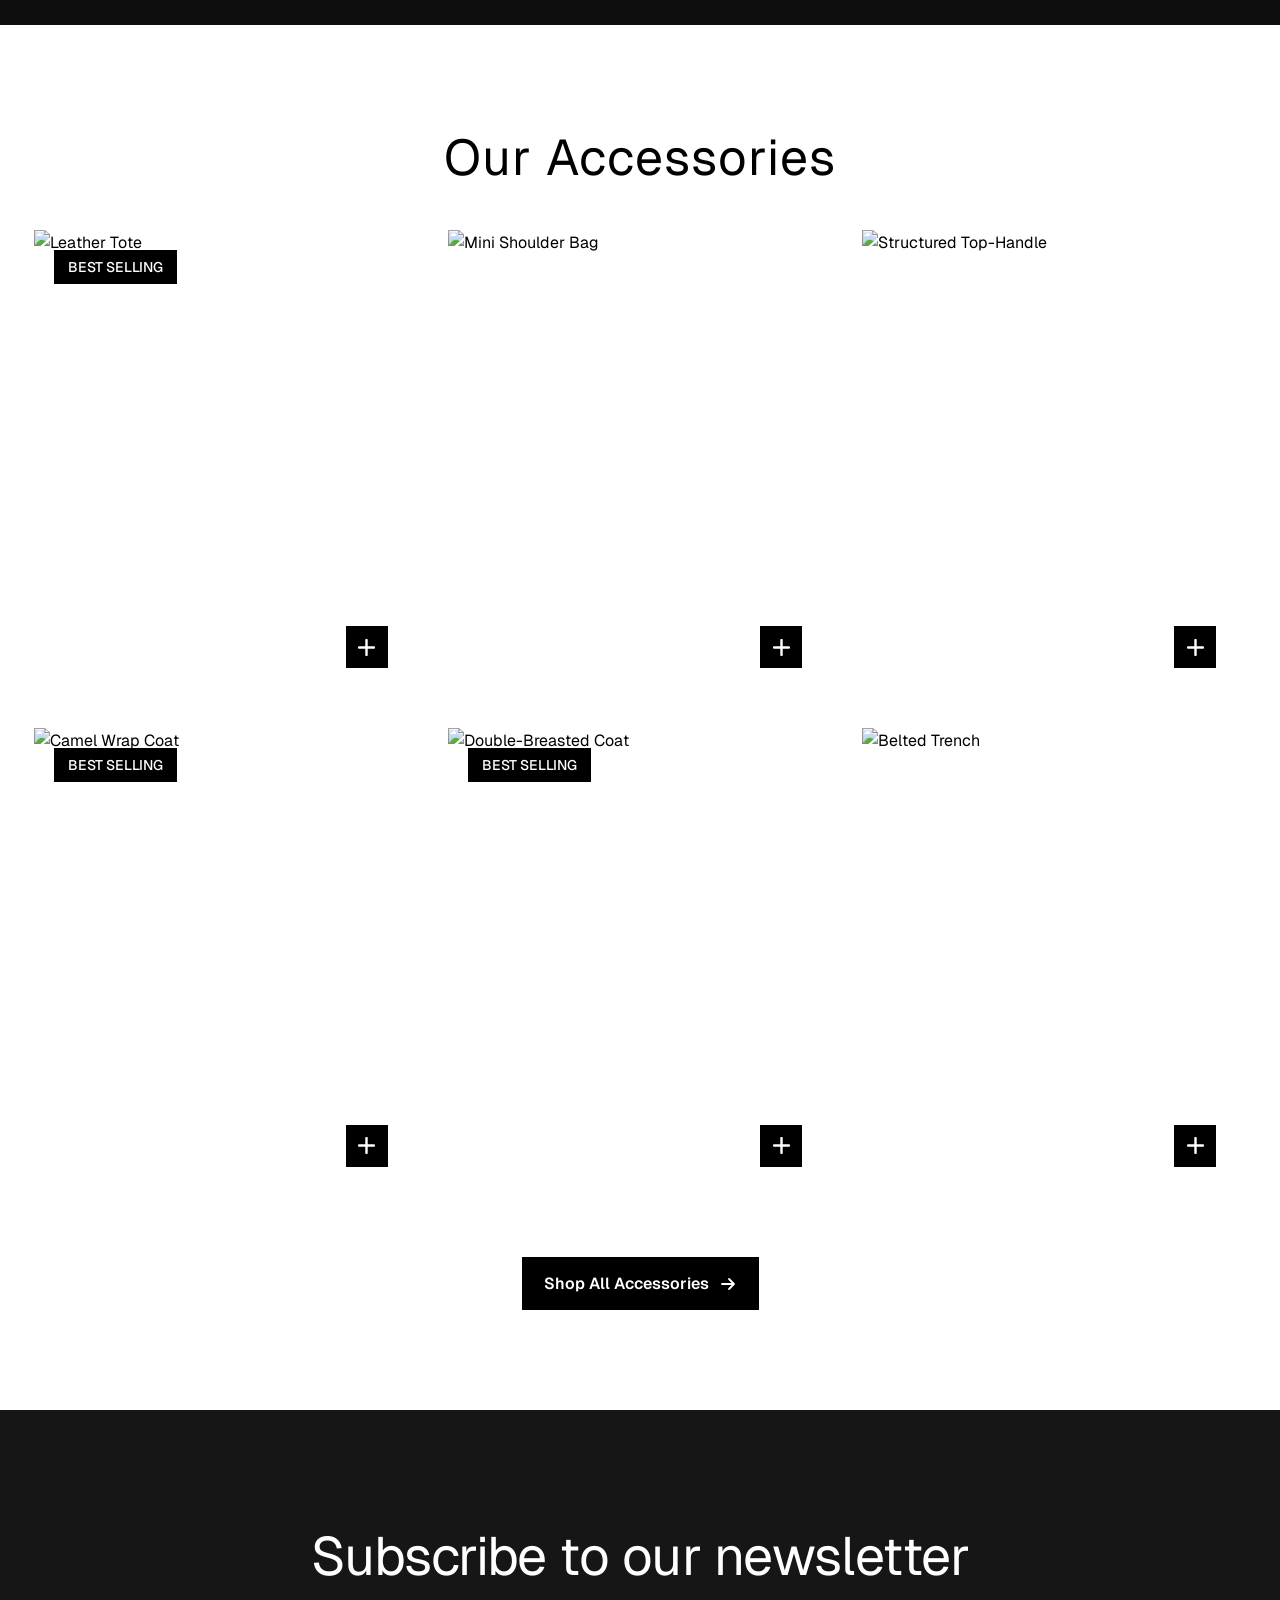
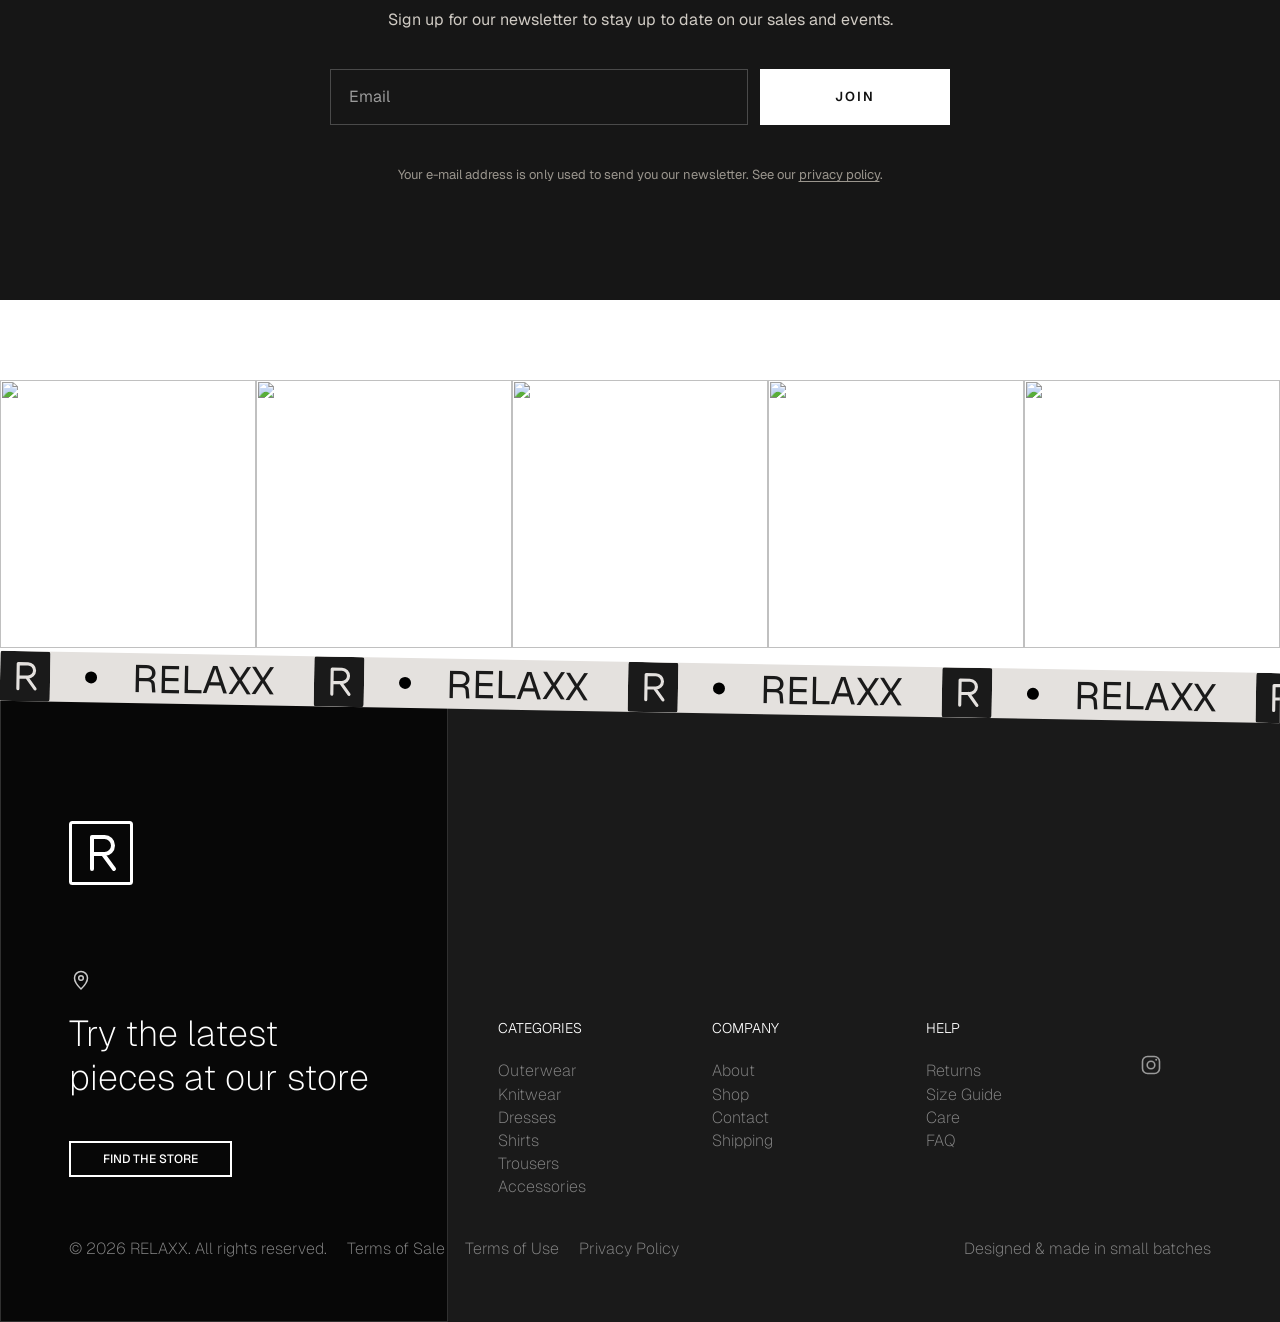
==== commit 200aa42e: "Vitrine : logos, aperçu avant publication, bande du pied de page, chargement, galerie - logo blanc e" ====
--- a/index.html
+++ b/index.html
@@ -26,7 +26,7 @@
   if (l === "fr") { d.classList.add("i18n-pending"); setTimeout(function () { d.classList.remove("i18n-pending"); }, 4000); }
 })();
 </script>
-<script src="relaxx-db.js?v=20261002c"></script>
+<script src="relaxx-db.js?v=20261002g"></script>
 <style>
 /* ---------- tokens ---------- */
 :root{
@@ -743,6 +743,14 @@
 .nl-legal{max-width:600px;margin:4px auto 0;font-size:13px;color:#9a958d}
 @media (max-width:479px){.nl-title{font-size:30px}.nl-form{flex-direction:column;align-items:stretch}.nl-input,.nl-btn{flex:none;width:100%;max-width:none}}
 
+/* gallery on phones and tablets: one row of two photos, the others slide in; no Instagram icon on the photos */
+@media (max-width:991px){
+  .social-grid{display:flex;grid-template-columns:none;overflow-x:auto;scroll-snap-type:x mandatory;scrollbar-width:none;-webkit-overflow-scrolling:touch}
+  .social-grid::-webkit-scrollbar{display:none}
+  .social,.social:nth-child(5){display:flex;flex:0 0 50%;width:50%;scroll-snap-align:start}
+  .social-icon{display:none}
+}
+
 /* footer: less empty space under the last line on large screens */
 @media (min-width:992px){.mfoot{padding-bottom:64px}}
 </style>
@@ -751,9 +759,10 @@
 <!-- PRELOADER -->
 <div class="wl" id="wl" role="status" aria-label="Loading RELAXX" data-no-i18n>
   <div class="wl-frame" aria-hidden="true">
+    <img class="wl-img" alt="" src="https://images.unsplash.com/photo-1613915617430-8ab0fd7c6baf?w=1400&q=80&auto=format&fit=crop">
+    <img class="wl-img" alt="" src="https://images.unsplash.com/photo-1515511624704-b8916dcc30ea?w=1400&q=80&auto=format&fit=crop">
+    <img class="wl-img" alt="" src="https://images.unsplash.com/photo-1635760057387-36eedcc8123f?w=1400&q=80&auto=format&fit=crop">
     <img class="wl-img" alt="" src="https://images.unsplash.com/photo-1632149877166-f75d49000351?w=1400&q=80&auto=format&fit=crop">
-    <img class="wl-img" alt="" src="https://images.unsplash.com/photo-1704627363852-484e95695411?w=1400&q=80&auto=format&fit=crop">
-    <img class="wl-img" alt="" src="https://images.unsplash.com/photo-1580331451062-99ff652288d7?w=1400&q=80&auto=format&fit=crop">
     <img class="wl-img" alt="" src="https://images.unsplash.com/photo-1664076458686-3449062080ac?w=1400&q=80&auto=format&fit=crop">
     <img class="wl-img" alt="" src="https://images.unsplash.com/photo-1589278042662-e60081fcb3d8?w=1400&q=80&auto=format&fit=crop">
     <img class="wl-img is-hero" data-cms="home.hero.image" data-cms-type="media" alt="" src="https://images.unsplash.com/photo-1785927984870-79d4e5129e88?w=2000&q=80&auto=format&fit=crop">
@@ -761,7 +770,7 @@
   <div class="wl-word" aria-hidden="true"><span class="wl-char" style="--i:0"><span>R</span></span><span class="wl-char" style="--i:1"><span>E</span></span><span class="wl-char" style="--i:2"><span>L</span></span><span class="wl-char" style="--i:3"><span>A</span></span><span class="wl-char" style="--i:4"><span>X</span></span><span class="wl-char" style="--i:5"><span>X</span></span></div>
   <div class="wl-meta wl-top wl-fade">
     <p><span class="wl-brand">RELAXX</span><br><span data-l="en">Considered clothing</span><span data-l="fr">Vêtements réfléchis</span></p>
-    <p><span data-l="en">Loading</span><span data-l="fr">Chargement</span> <span class="wl-idx">01</span>/06</p>
+    <p><span data-l="en">Loading</span><span data-l="fr">Chargement</span> <span class="wl-idx">01</span>/<span class="wl-tot">07</span></p>
   </div>
   <div class="wl-meta wl-bottom wl-fade">
     <p><span data-l="en">Designed &amp; made<br>in small batches</span><span data-l="fr">Conçu et fabriqué<br>en petites séries</span></p>
@@ -776,10 +785,24 @@
 (function () {
   "use strict";
   var d = document.documentElement, el = document.getElementById("wl"), cbs = [], done = false;
+  // photos of the categories (set in the back office), kept from the last visit: they replace the ones of the page
+  function setImages(list) {
+    if (!el || !list || !list.length) return;
+    var cur = el.querySelectorAll(".wl-img:not(.is-hero)"), hero = el.querySelector(".wl-img.is-hero"), i;
+    for (i = 0; i < list.length && i < 6; i++) {
+      var im = cur[i];
+      if (!im) { im = document.createElement("img"); im.className = "wl-img"; im.alt = ""; hero.parentNode.insertBefore(im, hero); }
+      if (im.getAttribute("src") !== list[i]) im.src = list[i];
+    }
+    for (; i < cur.length; i++) if (!cur[i].classList.contains("is-on")) cur[i].parentNode.removeChild(cur[i]);
+    var tot = el.querySelector(".wl-tot"); if (tot) tot.textContent = ("0" + el.querySelectorAll(".wl-img").length).slice(-2);
+  }
   window.RelaxxLoader = {
     isDone: function () { return done; },
-    on: function (cb) { if (done) cb(); else cbs.push(cb); }
+    on: function (cb) { if (done) cb(); else cbs.push(cb); },
+    setImages: function (list) { if (!done) setImages(list); }
   };
+  try { setImages(JSON.parse(localStorage.getItem("relaxx-loader") || "null")); } catch (e) {}
   if (!el) { done = true; return; }
   // only when the site is opened or the page reloaded: coming from another page of the site
   // (logo, menu, back button) lands straight on the home page
@@ -790,7 +813,7 @@
   if (type !== "reload" && (internal || type === "back_forward")) { done = true; el.parentNode.removeChild(el); return; }
   d.classList.add("wl-lock");
   var reduced = matchMedia("(prefers-reduced-motion: reduce)").matches;
-  var imgs = el.querySelectorAll(".wl-img"), last = imgs.length - 1;
+  var imgs = el.querySelectorAll(".wl-img"), last = imgs.length - 1; // read again at each change: the list can be replaced
   var count = el.querySelector(".wl-count"), bar = el.querySelector(".wl-bar"), idx = el.querySelector(".wl-idx");
   var MIN = reduced ? 700 : 2600, MAX = 8000, FLIP = 380;
   var t0 = performance.now(), shown = 0, loaded = document.readyState === "complete", cur = -1, flipAt = 0, z = 1, ending = false;
@@ -799,7 +822,8 @@
 
   function show(i) {
     if (i === cur) return;
-    imgs = el.querySelectorAll(".wl-img"); // the hero slide may have been swapped for a video (back office)
+    imgs = el.querySelectorAll(".wl-img"); last = imgs.length - 1; // the hero slide may have been swapped for a video, the photos replaced (back office)
+    if (i > last) i = last;
     imgs[i].style.zIndex = ++z;
     imgs[i].classList.add("is-on");
     var prev = imgs[cur];
@@ -827,12 +851,12 @@
     shown += (goal - shown) * 0.12;
     if (loaded && cap >= 1 && shown > 0.995) shown = 1;
     paint();
-    if (!ending && t > 500 && now - flipAt > FLIP) { flipAt = now; show((cur + 1) % last); }
+    if (!ending && t > 500 && now - flipAt > FLIP) { flipAt = now; show((cur + 1) % Math.max(1, el.querySelectorAll(".wl-img").length - 1)); }
     if (shown === 1) finish(); else requestAnimationFrame(tick);
   }
   function finish() {
     ending = true;
-    show(last); // the hero image: the window opens straight onto the landing page
+    show(el.querySelectorAll(".wl-img").length - 1); // the hero image: the window opens straight onto the landing page
     setTimeout(function () {
       el.classList.add("is-out", "is-full");
       setTimeout(function () {
@@ -1373,11 +1397,27 @@
     });
   })();
 
+  /* ---------- gallery on phones and tablets: the row moves on by itself, two photos at a time ---------- */
+  (function () {
+    var row = $(".social-grid"); if (!row || matchMedia("(prefers-reduced-motion: reduce)").matches) return;
+    var mq = matchMedia("(max-width:991px)"), hold = 0;
+    ["touchstart", "pointerdown", "wheel"].forEach(function (ev) { row.addEventListener(ev, function () { hold = Date.now(); }, { passive: true }); });
+    setInterval(function () {
+      if (!mq.matches || document.hidden || Date.now() - hold < 6000) return;
+      var r = row.getBoundingClientRect(); if (r.bottom < 0 || r.top > innerHeight) return;
+      var step = row.clientWidth / 2, end = row.scrollLeft + row.clientWidth >= row.scrollWidth - 4;
+      row.scrollTo({ left: end ? 0 : row.scrollLeft + step, behavior: "smooth" });
+    }, 3200);
+  })();
+
   /* ---------- our accessories: collection cards (image only, like the collection section) ---------- */
   (function () {
     var list = $(".acc-list");
     if (!list) return;
-    list.innerHTML = (ACC_PICKS ? ACC_PICKS.map(function (id) { return P[id]; }).filter(function (p) { return p && !p.hidden; }) : PV.filter(function (p) { return p.cat === "accessories"; }).slice(0, 3)).map(productCard).join("");
+    // six blocks: the products chosen in the back office, completed with the other accessories then the other products on sale
+    var acc = (ACC_PICKS ? ACC_PICKS.map(function (id) { return P[id]; }).filter(function (p) { return p && !p.hidden; }) : []);
+    PV.filter(function (p) { return p.cat === "accessories"; }).concat(PV).forEach(function (p) { if (acc.length < 6 && acc.indexOf(p) < 0) acc.push(p); });
+    list.innerHTML = acc.slice(0, 6).map(productCard).join("");
   })();
 
   /* ---------- smooth scroll (same Lenis build + options as the original) ---------- */
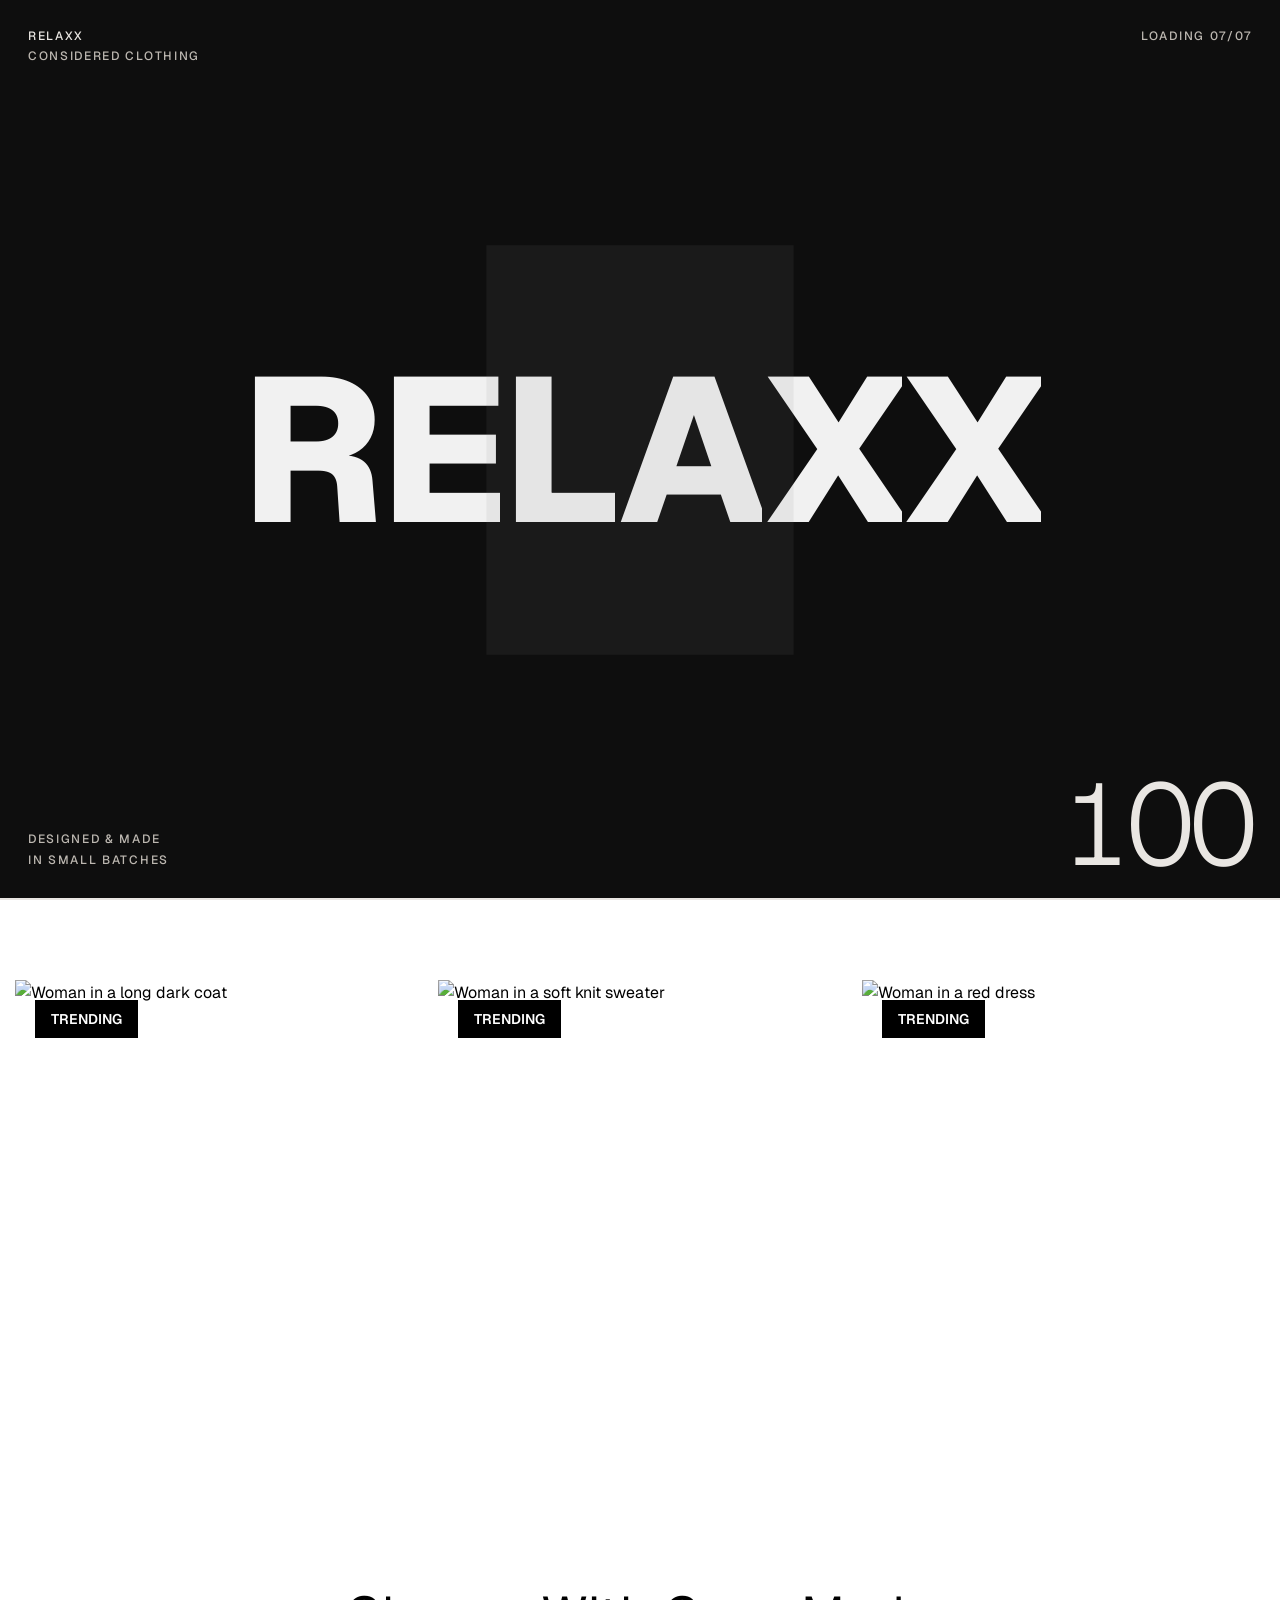
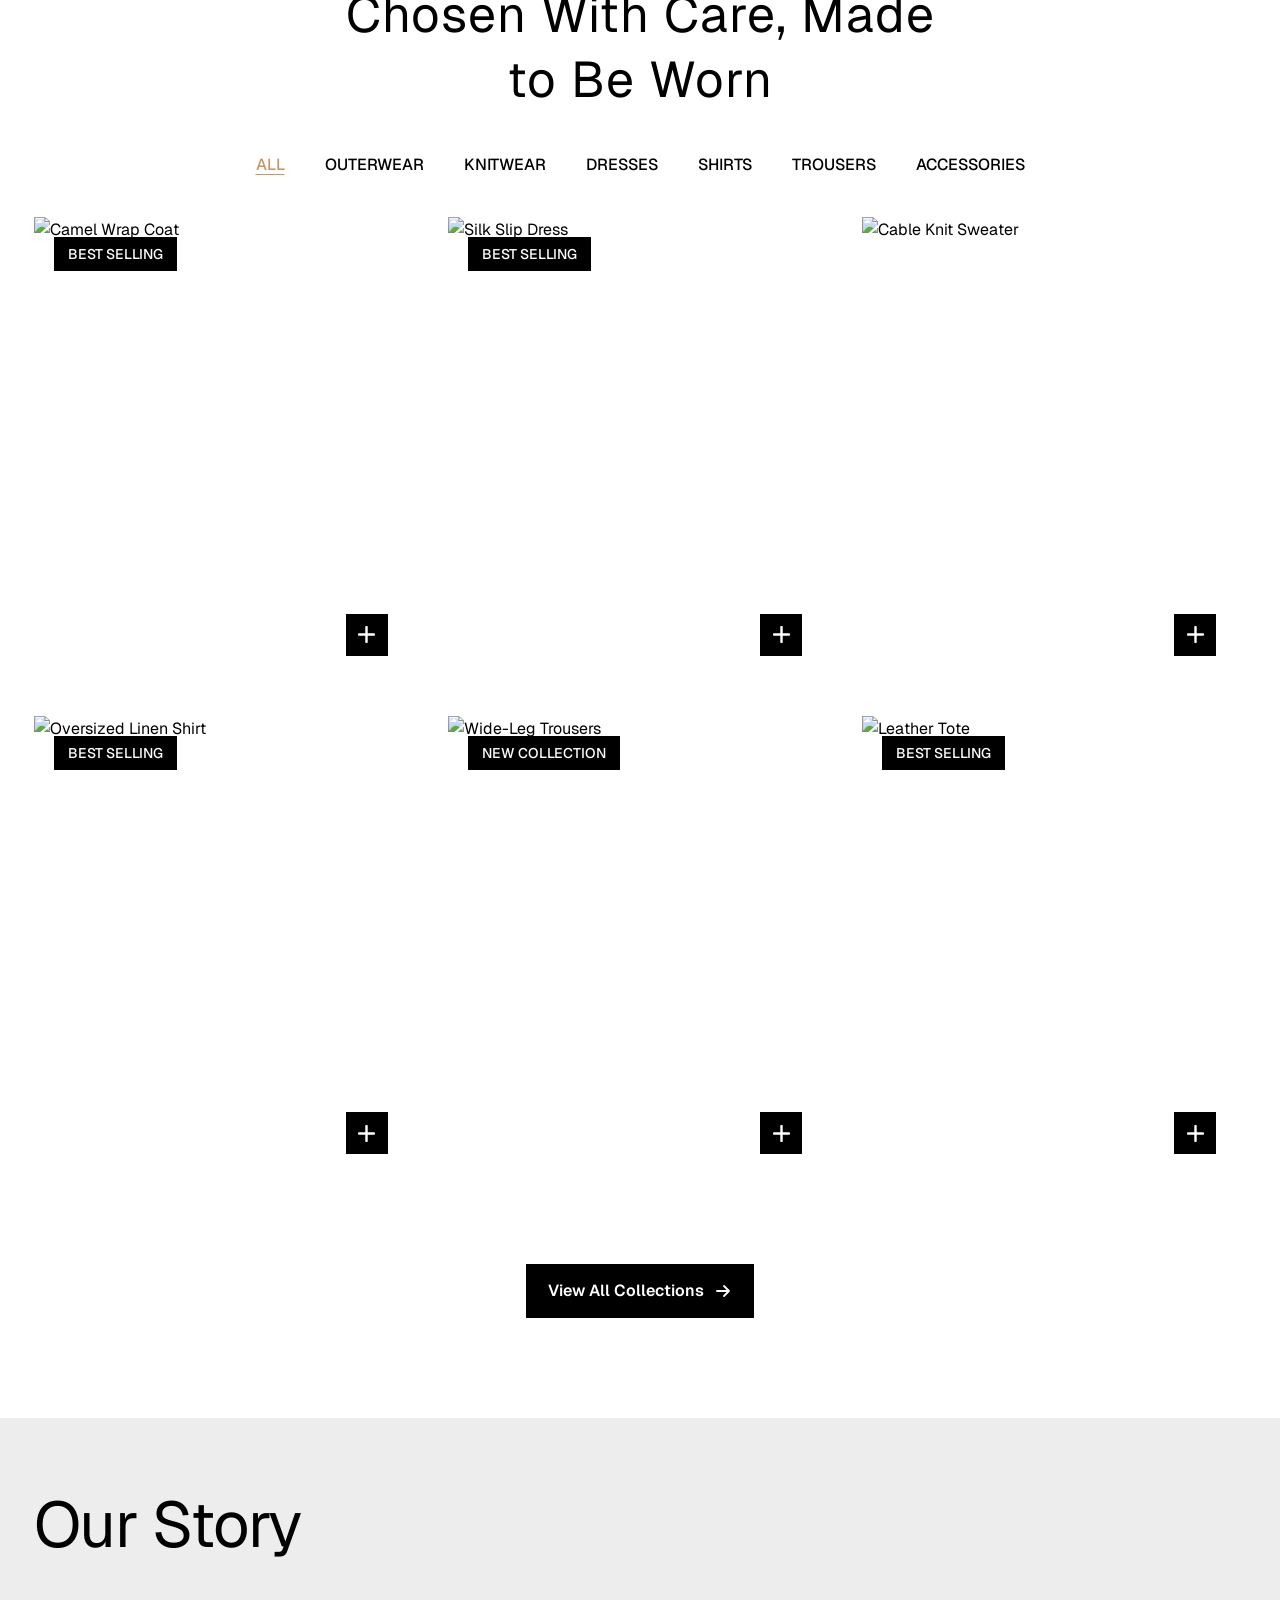
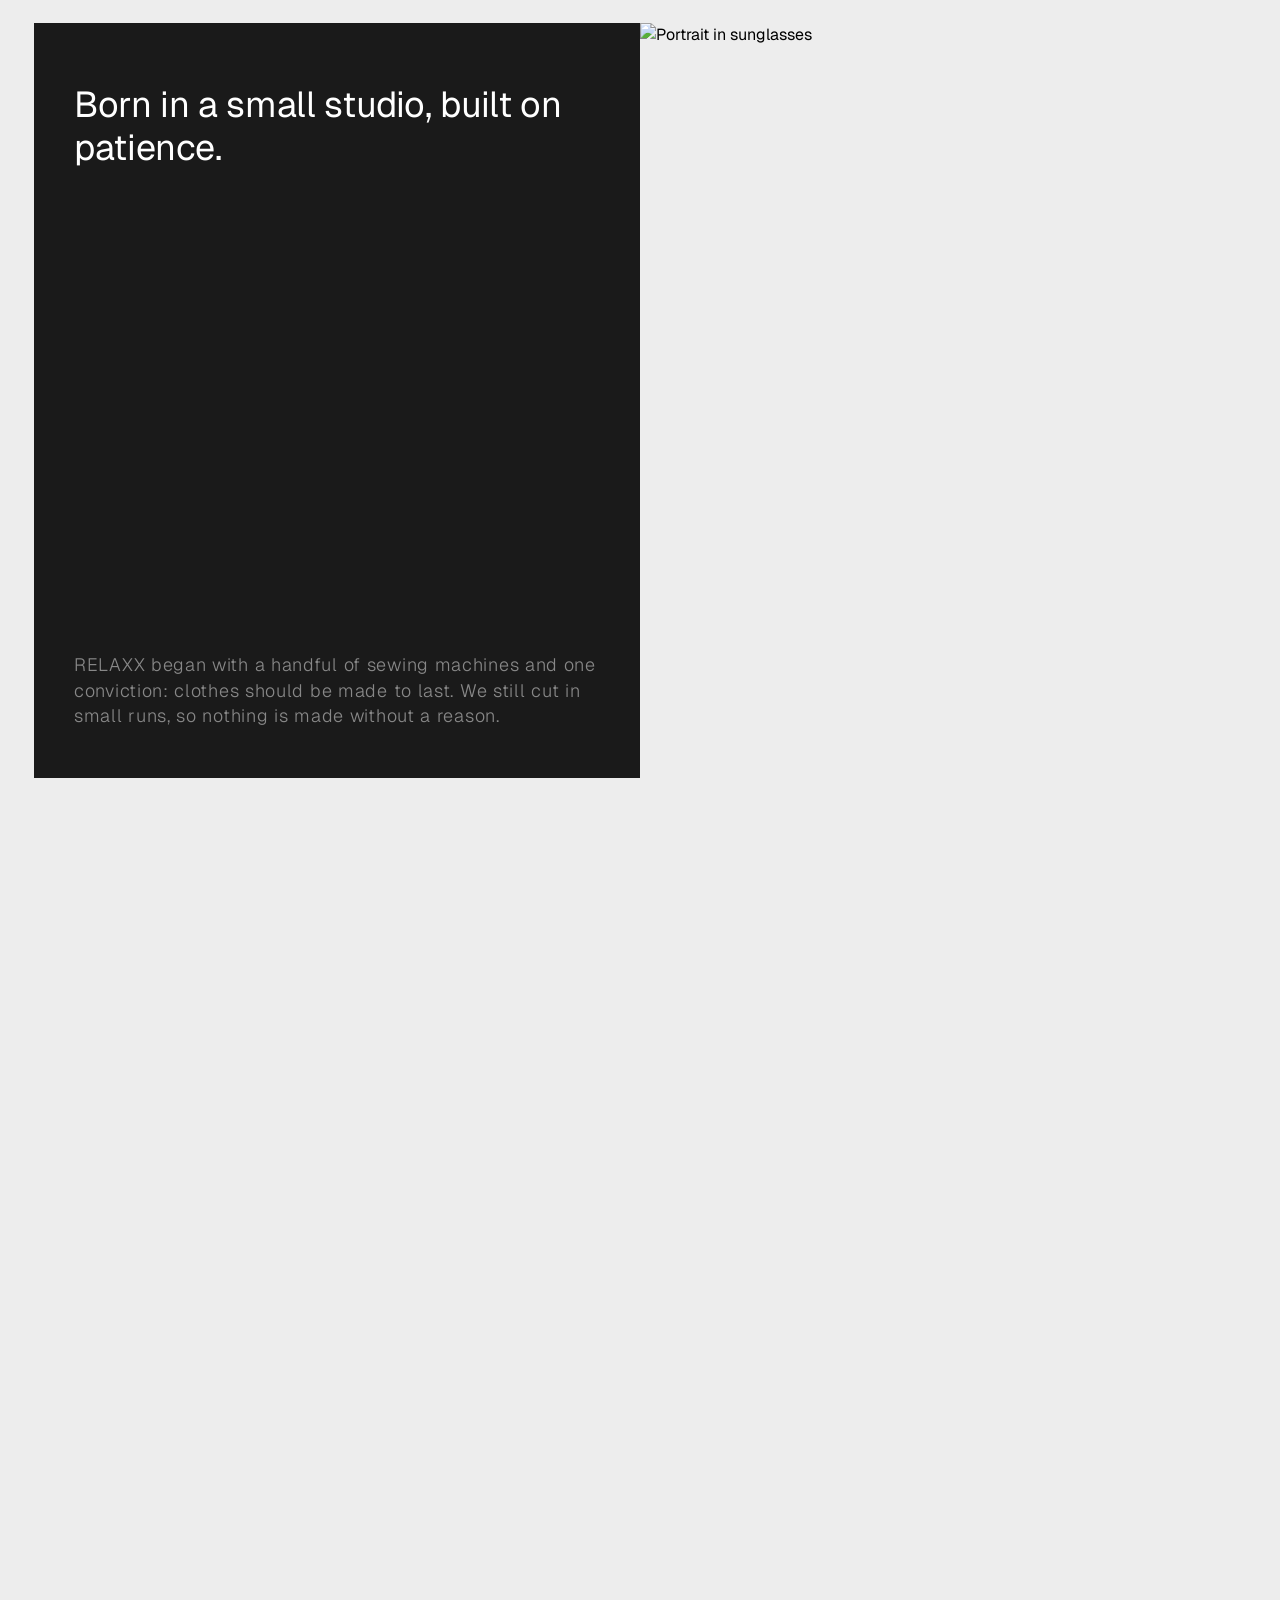
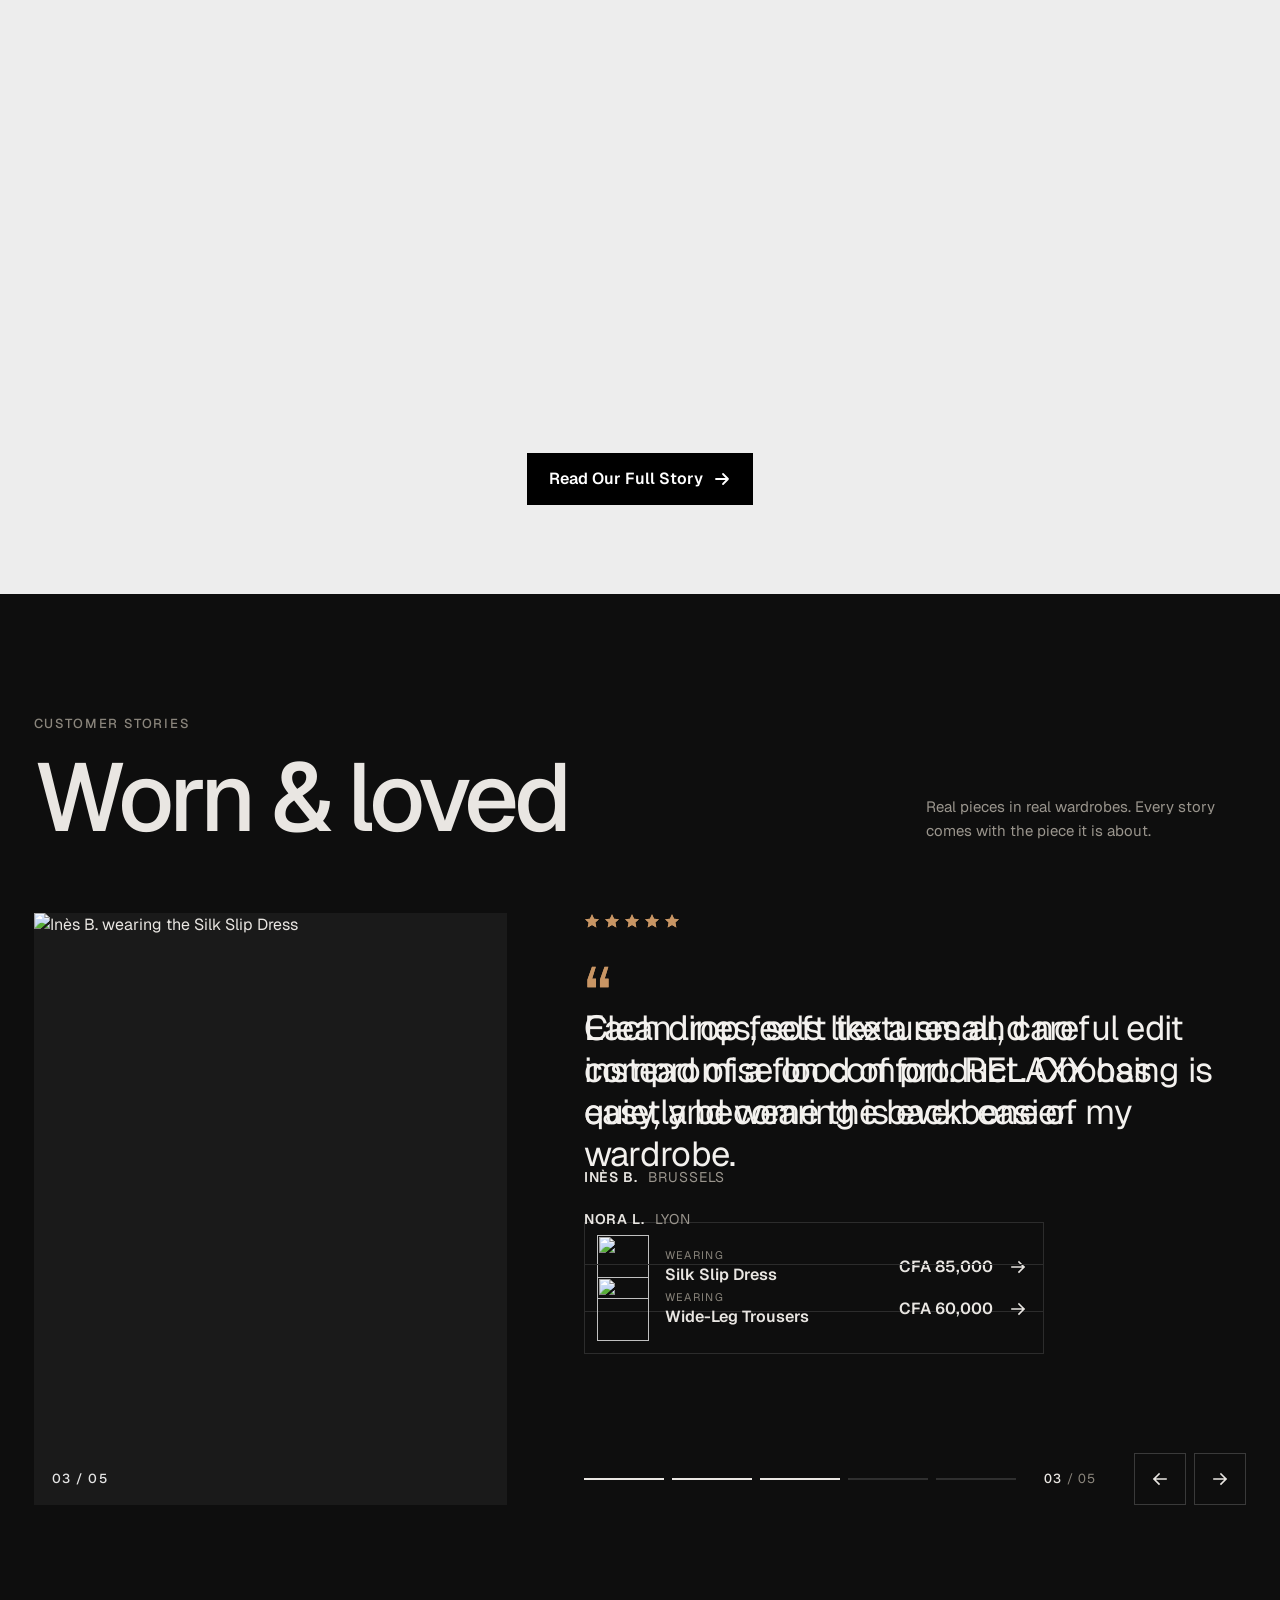
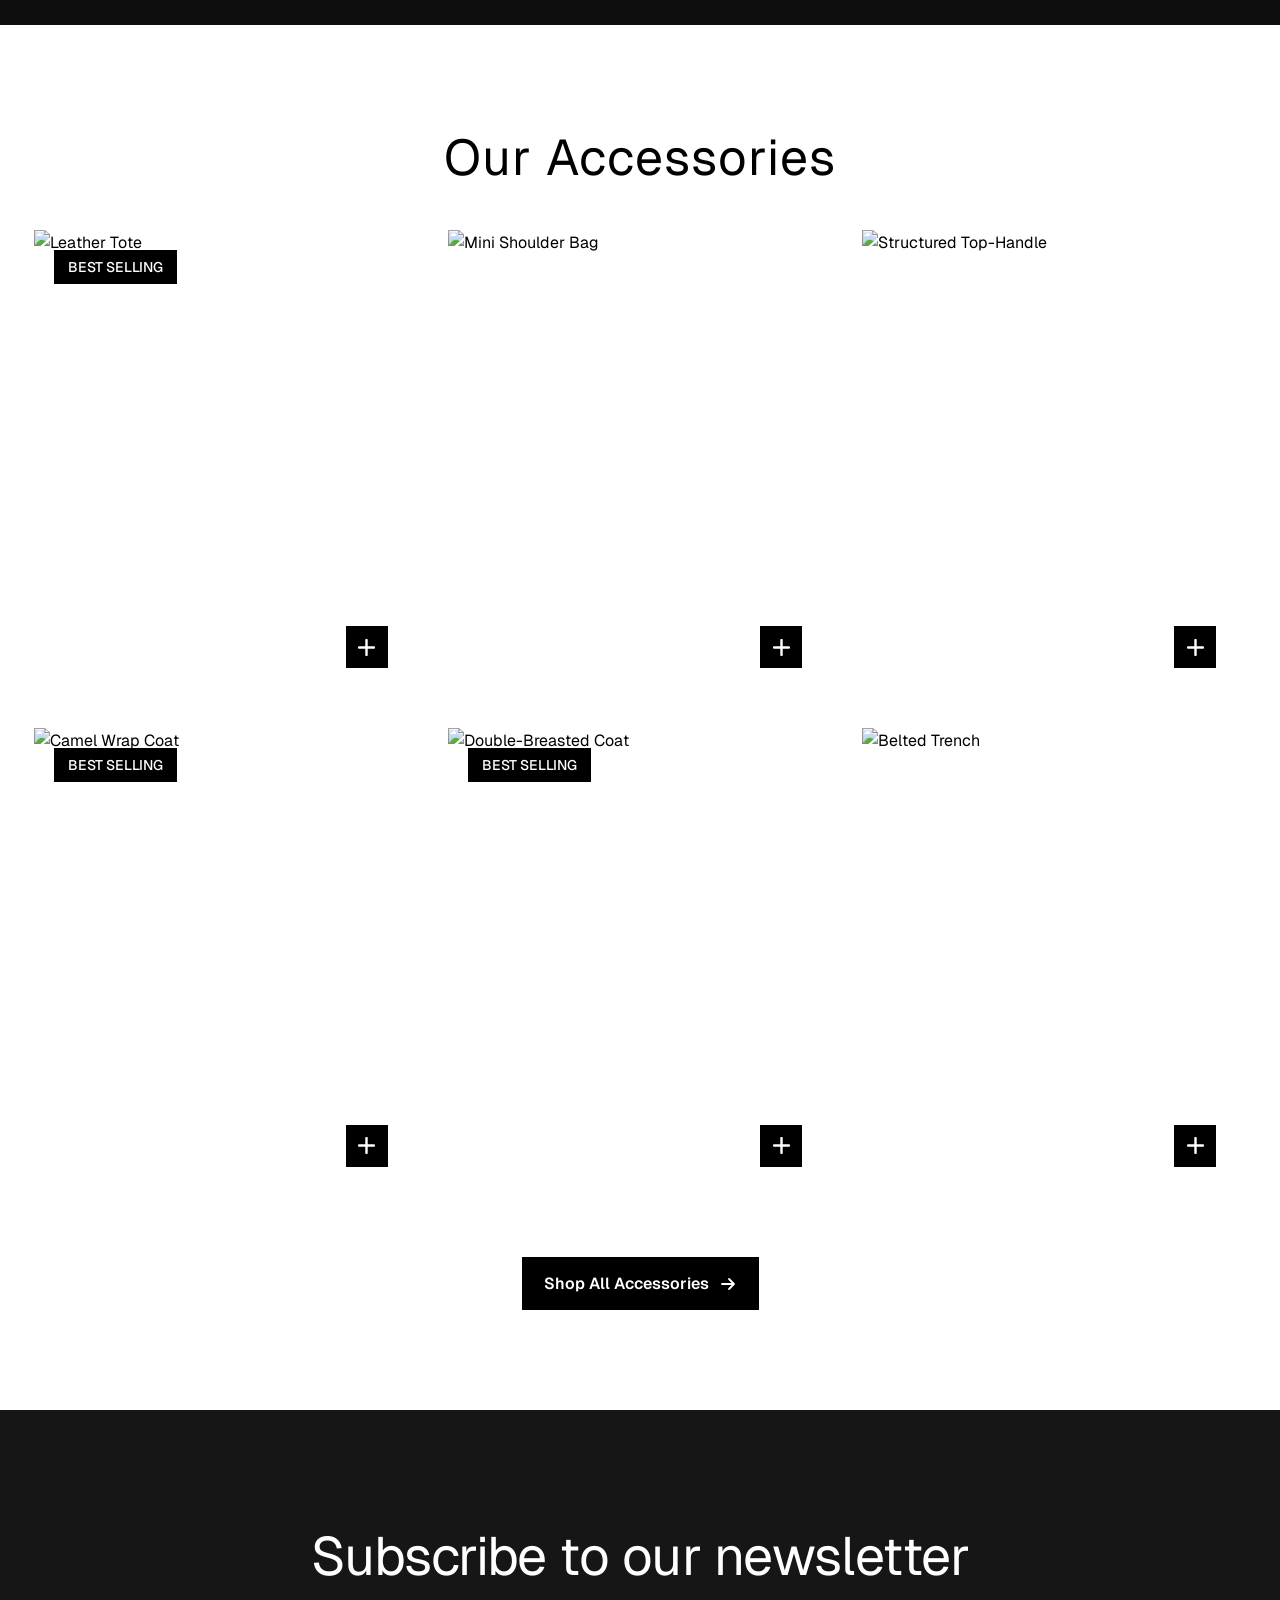
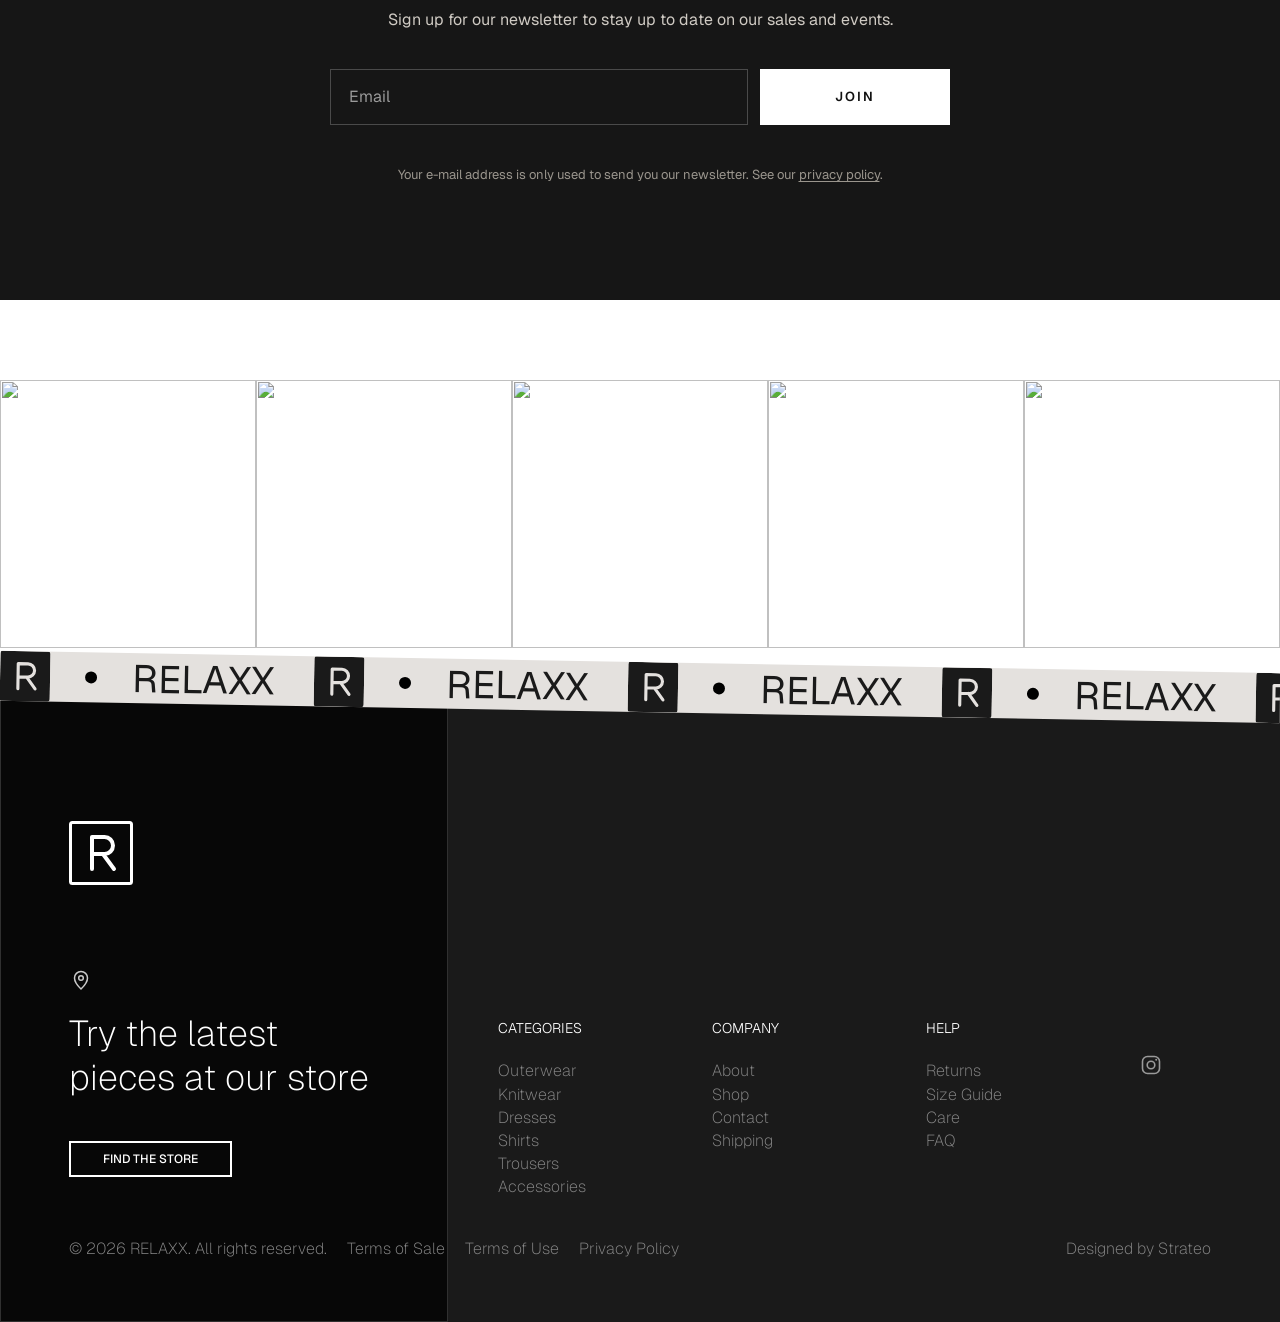
==== commit e3a73ad0: "Compte concepteur caché, outils de maintenance réservés, copyright et signature fixes - rôle « owner" ====
--- a/index.html
+++ b/index.html
@@ -26,7 +26,7 @@
   if (l === "fr") { d.classList.add("i18n-pending"); setTimeout(function () { d.classList.remove("i18n-pending"); }, 4000); }
 })();
 </script>
-<script src="relaxx-db.js?v=20261002g"></script>
+<script src="relaxx-db.js?v=20261002i"></script>
 <style>
 /* ---------- tokens ---------- */
 :root{
@@ -1170,8 +1170,8 @@
       <div data-reveal="fm"><div class="mf-socials"><a href="#" class="mf-social" aria-label="Instagram" data-cms-social="instagram"><svg viewBox="0 0 24 24" fill="none"><rect x="3.5" y="3.5" width="17" height="17" rx="5" stroke="currentColor" stroke-width="1.6"/><circle cx="12" cy="12" r="3.8" stroke="currentColor" stroke-width="1.6"/><circle cx="17.2" cy="6.8" r="1" fill="currentColor"/></svg></a><a href="#" class="mf-social" aria-label="Facebook" data-cms-social="facebook"><svg viewBox="0 0 24 24" fill="none"><path d="M14 8h2V5h-2.5C11 5 10 6.6 10 8.7V11H8v3h2v6h3v-6h2.3l.5-3H13V9c0-.6.4-1 1-1Z" fill="currentColor"/></svg></a><a href="#" class="mf-social" aria-label="YouTube" data-cms-social="youtube"><svg viewBox="0 0 24 24" fill="none"><rect x="3" y="6" width="18" height="12" rx="3.5" stroke="currentColor" stroke-width="1.6"/><path d="M10.5 9.5v5l4.2-2.5-4.2-2.5Z" fill="currentColor"/></svg></a><a href="#" class="mf-social" aria-label="TikTok" data-cms-social="tiktok"><svg viewBox="0 0 24 24" fill="none"><path d="M14 4v10a3.5 3.5 0 1 1-3.5-3.5" stroke="currentColor" stroke-width="1.7" stroke-linecap="round"/><path d="M14 4c.5 2.4 2.1 3.9 4.5 4.2" stroke="currentColor" stroke-width="1.7" stroke-linecap="round"/></svg></a></div></div>
     </div>
     <div class="mf-bottom">
-      <div class="mf-legal"><span data-cms="footer.copyright">© 2026 RELAXX. All rights reserved.</span><a href="cgv.html">Terms of Sale</a><a href="cgu.html">Terms of Use</a><a href="confidentialite.html">Privacy Policy</a></div>
-      <div data-cms="footer.tagline">Designed &amp; made in small batches</div>
+      <div class="mf-legal"><span data-footer-copyright>© 2026 RELAXX. All rights reserved.</span><a href="cgv.html">Terms of Sale</a><a href="cgu.html">Terms of Use</a><a href="confidentialite.html">Privacy Policy</a></div>
+      <div data-footer-sign>Designed by Strateo</div>
     </div>
   </div>
   <div class="mf-bg" aria-hidden="true"><img data-cms="footer.image" data-cms-type="img" src="https://images.unsplash.com/photo-1629299342971-6ee572a039b5?w=1200&q=80&auto=format&fit=crop" alt="" loading="lazy"><div class="mf-overlay"></div></div>
@@ -1204,7 +1204,7 @@
 (function () {
   "use strict";
   var d = document.documentElement, lang = d.getAttribute("data-lang") || "en";
-  var DICT = {"Your e-mail address is only used to send you our newsletter. See our":"Votre adresse e-mail sert uniquement à vous envoyer notre newsletter. Voir notre","privacy policy":"politique de confidentialité","Too many sign-ups from this connection. Please try again later.":"Trop d'inscriptions depuis cette connexion. Veuillez réessayer plus tard.","The security check failed. Reload the page, then try again.":"La vérification de sécurité a échoué. Rechargez la page, puis réessayez.","The subscription could not be recorded. Please try again.":"L'inscription n'a pas pu être enregistrée. Veuillez réessayer.","You are already subscribed.":"Vous êtes déjà inscrit(e) à la newsletter.","Customer stories":"Avis clients","Worn & loved":"Portés & aimés","Real pieces in real wardrobes. Every story comes with the piece it is about.":"De vraies pièces dans de vraies garde-robes. Chaque avis est accompagné de la pièce dont il parle.","Customer reviews":"Avis clients","5 out of 5 stars":"5 étoiles sur 5","Wearing":"Porte","Brussels":"Bruxelles","Previous review":"Avis précédent","Next review":"Avis suivant","The fit is quiet and exact. Nothing shouts, yet everything feels considered. My RELAXX coat is the thing I reach for first.":"La coupe est discrète et précise. Rien ne crie, et pourtant tout semble pensé. Mon manteau RELAXX est la première pièce que j'attrape.","Show review 1":"Voir l'avis 1","I love knowing where my clothes come from. The fabrics are beautiful and still look new after a full year of wear.":"J'aime savoir d'où viennent mes vêtements. Les tissus sont magnifiques et semblent encore neufs après une année entière.","Show review 2":"Voir l'avis 2","Each drop feels like a small, careful edit instead of a flood of product. Choosing is easy, and wearing is even easier.":"Chaque collection ressemble à une petite sélection soignée plutôt qu'à un déluge de produits. Choisir est simple, porter l'est encore plus.","Show review 3":"Voir l'avis 3","Clean lines, soft textures and no compromise on comfort. RELAXX has quietly become the backbone of my wardrobe.":"Des lignes nettes, des matières douces et aucun compromis sur le confort. RELAXX est discrètement devenu la base de ma garde-robe.","Show review 4":"Voir l'avis 4","You can feel the hand finishing in every detail. These are clothes that ask to be kept, mended and worn again.":"On sent la finition à la main dans chaque détail. Ce sont des vêtements qu'on a envie de garder, de réparer et de porter encore.","Show review 5":"Voir l'avis 5","Read Our Full Story":"Lire toute notre histoire","Our Accessories":"Nos Accessoires","Shop All Accessories":"Voir tous les accessoires","Our Story":"Notre Histoire","Born in a small studio, built on patience.":"Né dans un petit atelier, construit sur la patience.","RELAXX began with a handful of sewing machines and one conviction: clothes should be made to last. We still cut in small runs, so nothing is made without a reason.":"RELAXX est né avec quelques machines à coudre et une conviction : un vêtement doit être fait pour durer. Nous produisons toujours en petites séries, pour que rien ne soit fabriqué sans raison.","Honest fibres, finished by hand.":"Des fibres honnêtes, finies à la main.","Organic cotton, washed linen and responsibly sourced wool, sewn by the same small workshops we have worked with since day one. Pieces that soften with wear, made to be kept, repaired and worn for years.":"Coton biologique, lin lavé et laine d'origine responsable, cousus par les mêmes petits ateliers depuis le premier jour. Des pièces qui s'adoucissent avec le temps, faites pour être gardées, réparées et portées pendant des années.","Minimal portrait":"Portrait minimaliste","Portrait in sunglasses":"Portrait avec lunettes de soleil","Subscribe to our newsletter":"Abonnez-vous à notre newsletter","Sign up for our newsletter to stay up to date on our sales and events.":"Inscrivez-vous à notre newsletter pour rester informé(e) de nos ventes et événements.","Join":"Joindre","Thank you! You are now subscribed.":"Merci ! Votre inscription est confirmée.","Please enter a valid email address.":"Veuillez saisir une adresse e-mail valide.","Open menu":"Ouvrir le menu","Close menu":"Fermer le menu","RELAXX home":"Accueil RELAXX","Open search":"Ouvrir la recherche","Close search":"Fermer la recherche","Search":"Rechercher","Search…":"Rechercher…","Search products":"Rechercher des produits","Open cart":"Ouvrir le panier","Main menu":"Menu principal","Language":"Langue","Outerwear":"Manteaux","Knitwear":"Maille","Dresses":"Robes","Shirts":"Chemises","Trousers":"Pantalons","Accessories":"Accessoires","All":"Tout","Your cart":"Votre panier","Your Cart":"Votre panier","Close cart":"Fermer le panier","No items found.":"Votre panier est vide.","Remove":"Retirer","Subtotal":"Sous-total","Continue to Checkout":"Passer la commande","Visit Socials":"Nos réseaux","View on Instagram":"Voir sur Instagram","Shop RELAXX":"Boutique RELAXX","Try the latest pieces at our store":"Essayez nos dernières pièces dans notre boutique","FIND THE STORE":"VOIR LA BOUTIQUE","Categories":"Catégories","Company":"Entreprise","About":"À propos","Journal":"Journal","Shop":"Boutique","Contact":"Contact","Shipping":"Livraison","Help":"Aide","Returns":"Retours","Size Guide":"Guide des tailles","Care":"Entretien","FAQ":"FAQ","© 2026 RELAXX. All rights reserved.":"© 2026 RELAXX. Tous droits réservés.","Terms of Sale":"CGV","Terms of Use":"CGU","Privacy Policy":"Confidentialité","Designed & made in small batches":"Conçu et fabriqué en petites séries","RELAXX — Fashion Store":"RELAXX — Boutique de mode","Product":"Produit","Checkout":"Commande","Woven to":"Tissé pour","awaken":"éveiller","shop now":"découvrir","© 2026 relaxx collection":"© 2026 collection relaxx","scroll":"défiler","Trending":"Tendance","Woman in a long dark coat":"Femme en manteau long sombre","Woman in a soft knit sweater":"Femme en pull en maille douce","Woman in a red dress":"Femme en robe rouge","Shop the trending outerwear edit":"Les manteaux tendance à découvrir","Shop the trending knitwear edit":"La maille tendance à découvrir","Shop the trending dresses edit":"Les robes tendance à découvrir","Collection categories":"Catégories de la collection","Chosen With Care, Made to Be Worn":"Choisis avec soin, faits pour être portés","View All Collections":"Voir toutes les collections","Portrait in sunglasses":"Portrait avec lunettes de soleil","Minimal portrait":"Portrait minimaliste","Where Style":"Là où le style","Meets Substance":"rencontre l'essentiel","Every RELAXX garment begins with one simple question: will this still feel right in ten years? We start from honest fibres like organic cotton, washed linen and responsibly sourced wool, then cut in small runs so nothing is made without a reason. Each seam is finished with care by the same small workshops we have partnered with since day one. The result is a wardrobe that works quietly in the background of a full life: pieces that soften with wear, pair with everything you already own and carry intention rather than excess. Fewer, better things, made to be kept, repaired and worn for many years to come.":"Chaque vêtement RELAXX commence par une question simple : sera-t-il toujours juste dans dix ans ? Nous partons de fibres honnêtes comme le coton biologique, le lin lavé et la laine d'origine responsable, puis nous produisons en petites séries pour que rien ne soit fabriqué sans raison. Chaque couture est finie avec soin par les mêmes petits ateliers qui nous accompagnent depuis le premier jour. Le résultat : une garde-robe qui accompagne discrètement une vie bien remplie, des pièces qui s'adoucissent au fil du temps, s'accordent avec tout ce que vous possédez déjà et portent une intention plutôt qu'un excès. Moins de choses, mais de meilleures, faites pour être gardées, réparées et portées pendant de longues années.","learn more about us":"en savoir plus sur nous","what our clients say":"ce que disent nos clients","About Us":"À propos","Testimonials":"Témoignages","Previous slide":"Diapositive précédente","Next slide":"Diapositive suivante","“ The fit is quiet and exact. Nothing shouts, yet everything feels considered. My RELAXX coat is the thing I reach for first. ”":"« La coupe est discrète et précise. Rien ne crie, et pourtant tout semble pensé. Mon manteau RELAXX est la première pièce que j'attrape. »","“ I love knowing where my clothes come from. The fabrics are beautiful and still look new after a full year of wear. ”":"« J'aime savoir d'où viennent mes vêtements. Les tissus sont magnifiques et semblent encore neufs après une année entière. »","“ Each drop feels like a small, careful edit instead of a flood of product. Choosing is easy, and wearing is even easier. ”":"« Chaque collection ressemble à une petite sélection soignée plutôt qu'à un déluge de produits. Choisir est simple, porter l'est encore plus. »","“ Clean lines, soft textures and no compromise on comfort. RELAXX has quietly become the backbone of my wardrobe. ”":"« Des lignes nettes, des matières douces et aucun compromis sur le confort. RELAXX est discrètement devenu la base de ma garde-robe. »","“ You can feel the hand finishing in every detail. These are clothes that ask to be kept, mended and worn again. ”":"« On sent la finition à la main dans chaque détail. Ce sont des vêtements qu'on a envie de garder, de réparer et de porter encore. »","our blog":"notre blog","From the Journal":"Le Journal","journal":"journal","materials":"matières","style":"style","lifestyle":"art de vivre","Portrait in red light":"Portrait en lumière rouge","Designers at work in a studio":"Créatrices au travail dans un atelier","Outdoor fashion portrait":"Portrait de mode en extérieur","Perfume bottle":"Flacon de parfum","The Quiet Luxury of Getting Dressed Slowly":"Le luxe discret de s'habiller lentement","What Natural Fibres Did for My Wardrobe":"Ce que les fibres naturelles ont changé dans ma garde-robe","Beyond Trends: Building a Personal Uniform":"Au-delà des tendances : construire son uniforme","Scent, Memory and the Clothes We Keep":"Parfum, mémoire et vêtements que l'on garde","read more":"lire la suite","Best Selling":"Meilleure vente","On Sale":"Promo","New Collection":"Nouvelle collection","Close":"Fermer","Previous":"Précédent","Next":"Suivant","Explore the RELAXX Collection":"Découvrez la collection RELAXX","Pieces for every day and every season, cut in small runs from honest fibres. Browse by category or see everything at once.":"Des pièces pour chaque jour et chaque saison, produites en petites séries à partir de fibres honnêtes. Parcourez par catégorie ou voyez tout d'un coup d'œil.","1 product matches your search.":"1 produit correspond à votre recherche.","Camel Wrap Coat":"Manteau portefeuille camel","Double-Breasted Coat":"Manteau croisé","Belted Trench":"Trench ceinturé","Wool Overcoat":"Pardessus en laine","Cropped Jacket":"Veste courte","Longline Coat":"Manteau long","Cable Knit Sweater":"Pull torsadé","Merino Crewneck":"Pull col rond en mérinos","Ribbed Turtleneck":"Col roulé côtelé","Chunky Cardigan":"Gilet en grosse maille","Mohair Pullover":"Pull en mohair","Cashmere V-Neck":"Pull col V en cachemire","Silk Slip Dress":"Robe nuisette en soie","Wrap Midi Dress":"Robe portefeuille midi","Pleated Maxi Dress":"Robe longue plissée","Satin Evening Dress":"Robe de soirée en satin","Linen Shirt Dress":"Robe chemise en lin","Knit Column Dress":"Robe colonne en maille","Oversized Linen Shirt":"Chemise oversize en lin","Poplin Button-Down":"Chemise en popeline","Relaxed Oxford Shirt":"Chemise Oxford décontractée","Wide-Leg Trousers":"Pantalon large","Pleated Wool Trousers":"Pantalon à pinces en laine","Tailored Straight Pants":"Pantalon droit tailleur","Leather Tote":"Cabas en cuir","Mini Shoulder Bag":"Mini sac porté épaule","Structured Top-Handle":"Sac structuré à anse","More images":"Autres images","Product images":"Images du produit","Choose image":"Choisir une image","Breadcrumb":"Fil d'Ariane","Quantity":"Quantité","Decrease quantity":"Diminuer la quantité","Increase quantity":"Augmenter la quantité","Add to wishlist":"Ajouter à la liste d'envies","Close size guide":"Fermer le guide des tailles","Color —":"Couleur —","Size":"Taille","Size guide →":"Guide des tailles →","Please choose a size.":"Veuillez choisir une taille.","In stock — ships within 2–4 business days":"En stock — expédié sous 2 à 4 jours ouvrés","Free returns within 30 days":"Retours gratuits sous 30 jours","You may also like":"Vous aimerez aussi","Size guide":"Guide des tailles","Body measurements in centimetres. Between two sizes? Take the larger one for a relaxed fit.":"Mesures du corps en centimètres. Entre deux tailles ? Choisissez la plus grande pour une coupe plus ample.","Measurements of the bag, taken flat.":"Dimensions du sac, mesurées à plat.","Chest":"Tour de poitrine","Waist":"Tour de taille","Hips":"Tour de hanches","Dimensions":"Dimensions","Strap drop":"Hauteur de bandoulière","Weight":"Poids","22–55 cm, adjustable":"22–55 cm, réglable","One size":"Taille unique","Added ✓":"Ajouté ✓","Fabric & Fit":"Matière & coupe","Care Instructions":"Entretien","Shipping & Returns":"Livraison & retours","Available colours":"Couleurs disponibles","Camel":"Camel","Charcoal":"Anthracite","Ink":"Encre","Stone":"Pierre","Oat":"Avoine","Ecru":"Écru","Sage":"Sauge","Black":"Noir","Taupe":"Taupe","Sand":"Sable","White":"Blanc","Sky":"Ciel","Olive":"Olive","Cognac":"Cognac","Chocolate":"Chocolat","Bone":"Ivoire","A clean, structured shape in a dense wool blend that holds its line all season. Fully lined, with deep pockets and tonal buttons, cut to layer easily over knitwear.":"Une ligne nette et structurée dans un mélange de laine dense qui garde sa tenue toute la saison. Entièrement doublé, avec des poches profondes et des boutons ton sur ton, coupé pour se porter facilement sur la maille.","80% wool, 20% recycled polyamide; lining 100% viscose. Relaxed fit, true to size — the model is 176 cm and wears size S.":"80 % laine, 20 % polyamide recyclé ; doublure 100 % viscose. Coupe ample, taille normalement — le mannequin mesure 176 cm et porte une taille S.","Dry clean only. Brush gently after wearing, hang on a shaped hanger and store in a breathable garment bag.":"Nettoyage à sec uniquement. Brossez délicatement après chaque port, suspendez sur un cintre épaulé et rangez dans une housse respirante.","Knitted in a soft, springy yarn with a relaxed shoulder and ribbed trims. Warm without the weight, easy on its own or under a coat.":"Tricoté dans un fil doux et élastique, avec une épaule décontractée et des finitions côtelées. Chaud sans être lourd, à porter seul ou sous un manteau.","70% merino wool, 30% recycled cashmere. Relaxed fit — size down for a closer shape. The model wears size S.":"70 % laine mérinos, 30 % cachemire recyclé. Coupe ample — prenez une taille en dessous pour un tombé plus ajusté. Le mannequin porte une taille S.","Hand wash cold or use a wool cycle. Dry flat in shape, away from direct heat. Do not tumble dry.":"Lavage à la main à froid ou programme laine. Séchez à plat en remettant en forme, loin d'une source de chaleur. Pas de sèche-linge.","A fluid silhouette that moves with the body, finished with a concealed back zip and a soft lining. Designed to go from day to evening.":"Une silhouette fluide qui accompagne le mouvement, finie par une fermeture invisible au dos et une doublure douce. Pensée pour passer du jour au soir.","70% silk, 30% wool, fully lined. True to size — the model is 175 cm and wears size S.":"70 % soie, 30 % laine, entièrement doublée. Taille normalement — le mannequin mesure 175 cm et porte une taille S.","Dry clean recommended. Cool iron on the reverse if needed and store on a hanger.":"Nettoyage à sec recommandé. Repassez à fer doux sur l'envers si besoin et rangez sur un cintre.","An easy, slightly oversized shirt with a soft collar and dropped shoulders. Light and breathable, it only gets better with every wash.":"Une chemise facile, légèrement oversize, avec un col souple et des épaules tombantes. Légère et respirante, elle s'embellit à chaque lavage.","100% organic cotton. Oversized fit — take your usual size. The model wears size S.":"100 % coton biologique. Coupe oversize — prenez votre taille habituelle. Le mannequin porte une taille S.","Machine wash at 30°C with similar colours. Line dry and iron while slightly damp.":"Lavage en machine à 30 °C avec des couleurs similaires. Séchez sur un fil et repassez encore légèrement humide.","High-waisted with a pressed front crease and a long, wide leg. Slanted side pockets and a hook-and-bar fastening keep the line clean.":"Taille haute, pli marqué sur le devant et jambe longue et large. Poches latérales en biais et fermeture à crochet pour une ligne nette.","54% wool, 44% recycled polyester, 2% elastane. High rise, full length — the model is 176 cm and wears size S.":"54 % laine, 44 % polyester recyclé, 2 % élasthanne. Taille haute, longueur complète — le mannequin mesure 176 cm et porte une taille S.","Dry clean or gentle hand wash. Steam to refresh the crease and hang to store.":"Nettoyage à sec ou lavage délicat à la main. Défroissez à la vapeur pour raviver le pli et rangez suspendu.","Shaped in smooth full-grain leather with a clean, minimal outline. Room for the essentials, an inner zip pocket and a detachable strap.":"Façonné dans un cuir pleine fleur lisse aux lignes nettes et minimales. De la place pour l'essentiel, une poche intérieure zippée et une bandoulière amovible.","100% full-grain leather, cotton lining. 30 × 22 × 11 cm, strap drop 22–55 cm.":"100 % cuir pleine fleur, doublure coton. 30 × 22 × 11 cm, hauteur de bandoulière 22–55 cm.","Wipe with a soft dry cloth. Keep away from heavy rain and direct sunlight, and store filled in its dust bag.":"Essuyez avec un chiffon doux et sec. Protégez-le des fortes pluies et du soleil direct, et rangez-le rembourré dans sa housse.","Free standard delivery on orders over CFA100,000, dispatched within 2–4 business days; express delivery is offered at checkout. Returns are free within 30 days of delivery — see our":"Livraison standard offerte dès 100 000 FCFA d'achat, expédiée sous 2 à 4 jours ouvrés ; la livraison express est proposée au moment du paiement. Les retours sont gratuits sous 30 jours après la livraison — consultez nos","terms of sale":"conditions générales de vente","privacy policy":"politique de confidentialité","Delivery":"Livraison","Step 1 / 2":"Étape 1 / 2","Step 2 / 2":"Étape 2 / 2","First name":"Prénom","Last name":"Nom","Email":"E-mail","Phone number":"Téléphone","Shipping address":"Adresse de livraison","Country / Region":"Pays / Région","City":"Ville","Address":"Adresse","Zip / Postal code":"Code postal","Delivery method":"Mode de livraison","Standard delivery":"Livraison standard","Delivered within 2–4 business days":"Livrée sous 2 à 4 jours ouvrés","Free":"Offerte","Express delivery":"Livraison express","Delivered within 1–2 business days":"Livrée sous 1 à 2 jours ouvrés","Payment":"Paiement","Payment method":"Moyen de paiement","Credit card":"Carte bancaire","Card number":"Numéro de carte","Cardholder name":"Titulaire de la carte","Expiration date (MM/YY)":"Date d'expiration (MM/AA)","You will be redirected to PayPal to complete your payment.":"Vous serez redirigé vers PayPal pour finaliser votre paiement.","Confirm the payment with Apple Pay on your device.":"Confirmez le paiement avec Apple Pay sur votre appareil.","I have read and accept the":"J'ai lu et j'accepte les","and the":"et la","Order summary":"Récapitulatif de commande","Promo code":"Code promo","Apply":"Appliquer","Discount":"Remise","Total:":"Total :","Size:":"Taille :","Color:":"Couleur :","Quantity:":"Quantité :","Your bag is empty.":"Votre panier est vide.","Continue shopping":"Continuer mes achats","Required field":"Champ obligatoire","Enter a valid email address":"Saisissez une adresse e-mail valide","Enter a valid phone number":"Saisissez un numéro de téléphone valide","Enter a valid card number":"Saisissez un numéro de carte valide","Enter a valid date (MM/YY)":"Saisissez une date valide (MM/AA)","Enter a valid CVV":"Saisissez un CVV valide","Please accept the terms to continue":"Veuillez accepter les conditions pour continuer","Code applied — 10% off":"Code appliqué — 10 % de remise","This code is not valid.":"Ce code n'est pas valide.","Order number":"Numéro de commande","Thank you for your order":"Merci pour votre commande","A confirmation email will be sent to":"Un e-mail de confirmation sera envoyé à","Back to the shop":"Retour à la boutique","Belgium":"Belgique","Switzerland":"Suisse","Germany":"Allemagne","Italy":"Italie","Spain":"Espagne","Netherlands":"Pays-Bas","United Kingdom":"Royaume-Uni","United States":"États-Unis"};
+  var DICT = {"Your e-mail address is only used to send you our newsletter. See our":"Votre adresse e-mail sert uniquement à vous envoyer notre newsletter. Voir notre","privacy policy":"politique de confidentialité","Too many sign-ups from this connection. Please try again later.":"Trop d'inscriptions depuis cette connexion. Veuillez réessayer plus tard.","The security check failed. Reload the page, then try again.":"La vérification de sécurité a échoué. Rechargez la page, puis réessayez.","The subscription could not be recorded. Please try again.":"L'inscription n'a pas pu être enregistrée. Veuillez réessayer.","You are already subscribed.":"Vous êtes déjà inscrit(e) à la newsletter.","Customer stories":"Avis clients","Worn & loved":"Portés & aimés","Real pieces in real wardrobes. Every story comes with the piece it is about.":"De vraies pièces dans de vraies garde-robes. Chaque avis est accompagné de la pièce dont il parle.","Customer reviews":"Avis clients","5 out of 5 stars":"5 étoiles sur 5","Wearing":"Porte","Brussels":"Bruxelles","Previous review":"Avis précédent","Next review":"Avis suivant","The fit is quiet and exact. Nothing shouts, yet everything feels considered. My RELAXX coat is the thing I reach for first.":"La coupe est discrète et précise. Rien ne crie, et pourtant tout semble pensé. Mon manteau RELAXX est la première pièce que j'attrape.","Show review 1":"Voir l'avis 1","I love knowing where my clothes come from. The fabrics are beautiful and still look new after a full year of wear.":"J'aime savoir d'où viennent mes vêtements. Les tissus sont magnifiques et semblent encore neufs après une année entière.","Show review 2":"Voir l'avis 2","Each drop feels like a small, careful edit instead of a flood of product. Choosing is easy, and wearing is even easier.":"Chaque collection ressemble à une petite sélection soignée plutôt qu'à un déluge de produits. Choisir est simple, porter l'est encore plus.","Show review 3":"Voir l'avis 3","Clean lines, soft textures and no compromise on comfort. RELAXX has quietly become the backbone of my wardrobe.":"Des lignes nettes, des matières douces et aucun compromis sur le confort. RELAXX est discrètement devenu la base de ma garde-robe.","Show review 4":"Voir l'avis 4","You can feel the hand finishing in every detail. These are clothes that ask to be kept, mended and worn again.":"On sent la finition à la main dans chaque détail. Ce sont des vêtements qu'on a envie de garder, de réparer et de porter encore.","Show review 5":"Voir l'avis 5","Read Our Full Story":"Lire toute notre histoire","Our Accessories":"Nos Accessoires","Shop All Accessories":"Voir tous les accessoires","Our Story":"Notre Histoire","Born in a small studio, built on patience.":"Né dans un petit atelier, construit sur la patience.","RELAXX began with a handful of sewing machines and one conviction: clothes should be made to last. We still cut in small runs, so nothing is made without a reason.":"RELAXX est né avec quelques machines à coudre et une conviction : un vêtement doit être fait pour durer. Nous produisons toujours en petites séries, pour que rien ne soit fabriqué sans raison.","Honest fibres, finished by hand.":"Des fibres honnêtes, finies à la main.","Organic cotton, washed linen and responsibly sourced wool, sewn by the same small workshops we have worked with since day one. Pieces that soften with wear, made to be kept, repaired and worn for years.":"Coton biologique, lin lavé et laine d'origine responsable, cousus par les mêmes petits ateliers depuis le premier jour. Des pièces qui s'adoucissent avec le temps, faites pour être gardées, réparées et portées pendant des années.","Minimal portrait":"Portrait minimaliste","Portrait in sunglasses":"Portrait avec lunettes de soleil","Subscribe to our newsletter":"Abonnez-vous à notre newsletter","Sign up for our newsletter to stay up to date on our sales and events.":"Inscrivez-vous à notre newsletter pour rester informé(e) de nos ventes et événements.","Join":"Joindre","Thank you! You are now subscribed.":"Merci ! Votre inscription est confirmée.","Please enter a valid email address.":"Veuillez saisir une adresse e-mail valide.","Open menu":"Ouvrir le menu","Close menu":"Fermer le menu","RELAXX home":"Accueil RELAXX","Open search":"Ouvrir la recherche","Close search":"Fermer la recherche","Search":"Rechercher","Search…":"Rechercher…","Search products":"Rechercher des produits","Open cart":"Ouvrir le panier","Main menu":"Menu principal","Language":"Langue","Outerwear":"Manteaux","Knitwear":"Maille","Dresses":"Robes","Shirts":"Chemises","Trousers":"Pantalons","Accessories":"Accessoires","All":"Tout","Your cart":"Votre panier","Your Cart":"Votre panier","Close cart":"Fermer le panier","No items found.":"Votre panier est vide.","Remove":"Retirer","Subtotal":"Sous-total","Continue to Checkout":"Passer la commande","Visit Socials":"Nos réseaux","View on Instagram":"Voir sur Instagram","Shop RELAXX":"Boutique RELAXX","Try the latest pieces at our store":"Essayez nos dernières pièces dans notre boutique","FIND THE STORE":"VOIR LA BOUTIQUE","Categories":"Catégories","Company":"Entreprise","About":"À propos","Journal":"Journal","Shop":"Boutique","Contact":"Contact","Shipping":"Livraison","Help":"Aide","Returns":"Retours","Size Guide":"Guide des tailles","Care":"Entretien","FAQ":"FAQ","© 2026 RELAXX. All rights reserved.":"© 2026 RELAXX. Tous droits réservés.","Terms of Sale":"CGV","Terms of Use":"CGU","Privacy Policy":"Confidentialité","Designed & made in small batches":"Conçu et fabriqué en petites séries","Designed by Strateo":"Conçu par Strateo","RELAXX — Fashion Store":"RELAXX — Boutique de mode","Product":"Produit","Checkout":"Commande","Woven to":"Tissé pour","awaken":"éveiller","shop now":"découvrir","© 2026 relaxx collection":"© 2026 collection relaxx","scroll":"défiler","Trending":"Tendance","Woman in a long dark coat":"Femme en manteau long sombre","Woman in a soft knit sweater":"Femme en pull en maille douce","Woman in a red dress":"Femme en robe rouge","Shop the trending outerwear edit":"Les manteaux tendance à découvrir","Shop the trending knitwear edit":"La maille tendance à découvrir","Shop the trending dresses edit":"Les robes tendance à découvrir","Collection categories":"Catégories de la collection","Chosen With Care, Made to Be Worn":"Choisis avec soin, faits pour être portés","View All Collections":"Voir toutes les collections","Portrait in sunglasses":"Portrait avec lunettes de soleil","Minimal portrait":"Portrait minimaliste","Where Style":"Là où le style","Meets Substance":"rencontre l'essentiel","Every RELAXX garment begins with one simple question: will this still feel right in ten years? We start from honest fibres like organic cotton, washed linen and responsibly sourced wool, then cut in small runs so nothing is made without a reason. Each seam is finished with care by the same small workshops we have partnered with since day one. The result is a wardrobe that works quietly in the background of a full life: pieces that soften with wear, pair with everything you already own and carry intention rather than excess. Fewer, better things, made to be kept, repaired and worn for many years to come.":"Chaque vêtement RELAXX commence par une question simple : sera-t-il toujours juste dans dix ans ? Nous partons de fibres honnêtes comme le coton biologique, le lin lavé et la laine d'origine responsable, puis nous produisons en petites séries pour que rien ne soit fabriqué sans raison. Chaque couture est finie avec soin par les mêmes petits ateliers qui nous accompagnent depuis le premier jour. Le résultat : une garde-robe qui accompagne discrètement une vie bien remplie, des pièces qui s'adoucissent au fil du temps, s'accordent avec tout ce que vous possédez déjà et portent une intention plutôt qu'un excès. Moins de choses, mais de meilleures, faites pour être gardées, réparées et portées pendant de longues années.","learn more about us":"en savoir plus sur nous","what our clients say":"ce que disent nos clients","About Us":"À propos","Testimonials":"Témoignages","Previous slide":"Diapositive précédente","Next slide":"Diapositive suivante","“ The fit is quiet and exact. Nothing shouts, yet everything feels considered. My RELAXX coat is the thing I reach for first. ”":"« La coupe est discrète et précise. Rien ne crie, et pourtant tout semble pensé. Mon manteau RELAXX est la première pièce que j'attrape. »","“ I love knowing where my clothes come from. The fabrics are beautiful and still look new after a full year of wear. ”":"« J'aime savoir d'où viennent mes vêtements. Les tissus sont magnifiques et semblent encore neufs après une année entière. »","“ Each drop feels like a small, careful edit instead of a flood of product. Choosing is easy, and wearing is even easier. ”":"« Chaque collection ressemble à une petite sélection soignée plutôt qu'à un déluge de produits. Choisir est simple, porter l'est encore plus. »","“ Clean lines, soft textures and no compromise on comfort. RELAXX has quietly become the backbone of my wardrobe. ”":"« Des lignes nettes, des matières douces et aucun compromis sur le confort. RELAXX est discrètement devenu la base de ma garde-robe. »","“ You can feel the hand finishing in every detail. These are clothes that ask to be kept, mended and worn again. ”":"« On sent la finition à la main dans chaque détail. Ce sont des vêtements qu'on a envie de garder, de réparer et de porter encore. »","our blog":"notre blog","From the Journal":"Le Journal","journal":"journal","materials":"matières","style":"style","lifestyle":"art de vivre","Portrait in red light":"Portrait en lumière rouge","Designers at work in a studio":"Créatrices au travail dans un atelier","Outdoor fashion portrait":"Portrait de mode en extérieur","Perfume bottle":"Flacon de parfum","The Quiet Luxury of Getting Dressed Slowly":"Le luxe discret de s'habiller lentement","What Natural Fibres Did for My Wardrobe":"Ce que les fibres naturelles ont changé dans ma garde-robe","Beyond Trends: Building a Personal Uniform":"Au-delà des tendances : construire son uniforme","Scent, Memory and the Clothes We Keep":"Parfum, mémoire et vêtements que l'on garde","read more":"lire la suite","Best Selling":"Meilleure vente","On Sale":"Promo","New Collection":"Nouvelle collection","Close":"Fermer","Previous":"Précédent","Next":"Suivant","Explore the RELAXX Collection":"Découvrez la collection RELAXX","Pieces for every day and every season, cut in small runs from honest fibres. Browse by category or see everything at once.":"Des pièces pour chaque jour et chaque saison, produites en petites séries à partir de fibres honnêtes. Parcourez par catégorie ou voyez tout d'un coup d'œil.","1 product matches your search.":"1 produit correspond à votre recherche.","Camel Wrap Coat":"Manteau portefeuille camel","Double-Breasted Coat":"Manteau croisé","Belted Trench":"Trench ceinturé","Wool Overcoat":"Pardessus en laine","Cropped Jacket":"Veste courte","Longline Coat":"Manteau long","Cable Knit Sweater":"Pull torsadé","Merino Crewneck":"Pull col rond en mérinos","Ribbed Turtleneck":"Col roulé côtelé","Chunky Cardigan":"Gilet en grosse maille","Mohair Pullover":"Pull en mohair","Cashmere V-Neck":"Pull col V en cachemire","Silk Slip Dress":"Robe nuisette en soie","Wrap Midi Dress":"Robe portefeuille midi","Pleated Maxi Dress":"Robe longue plissée","Satin Evening Dress":"Robe de soirée en satin","Linen Shirt Dress":"Robe chemise en lin","Knit Column Dress":"Robe colonne en maille","Oversized Linen Shirt":"Chemise oversize en lin","Poplin Button-Down":"Chemise en popeline","Relaxed Oxford Shirt":"Chemise Oxford décontractée","Wide-Leg Trousers":"Pantalon large","Pleated Wool Trousers":"Pantalon à pinces en laine","Tailored Straight Pants":"Pantalon droit tailleur","Leather Tote":"Cabas en cuir","Mini Shoulder Bag":"Mini sac porté épaule","Structured Top-Handle":"Sac structuré à anse","More images":"Autres images","Product images":"Images du produit","Choose image":"Choisir une image","Breadcrumb":"Fil d'Ariane","Quantity":"Quantité","Decrease quantity":"Diminuer la quantité","Increase quantity":"Augmenter la quantité","Add to wishlist":"Ajouter à la liste d'envies","Close size guide":"Fermer le guide des tailles","Color —":"Couleur —","Size":"Taille","Size guide →":"Guide des tailles →","Please choose a size.":"Veuillez choisir une taille.","In stock — ships within 2–4 business days":"En stock — expédié sous 2 à 4 jours ouvrés","Free returns within 30 days":"Retours gratuits sous 30 jours","You may also like":"Vous aimerez aussi","Size guide":"Guide des tailles","Body measurements in centimetres. Between two sizes? Take the larger one for a relaxed fit.":"Mesures du corps en centimètres. Entre deux tailles ? Choisissez la plus grande pour une coupe plus ample.","Measurements of the bag, taken flat.":"Dimensions du sac, mesurées à plat.","Chest":"Tour de poitrine","Waist":"Tour de taille","Hips":"Tour de hanches","Dimensions":"Dimensions","Strap drop":"Hauteur de bandoulière","Weight":"Poids","22–55 cm, adjustable":"22–55 cm, réglable","One size":"Taille unique","Added ✓":"Ajouté ✓","Fabric & Fit":"Matière & coupe","Care Instructions":"Entretien","Shipping & Returns":"Livraison & retours","Available colours":"Couleurs disponibles","Camel":"Camel","Charcoal":"Anthracite","Ink":"Encre","Stone":"Pierre","Oat":"Avoine","Ecru":"Écru","Sage":"Sauge","Black":"Noir","Taupe":"Taupe","Sand":"Sable","White":"Blanc","Sky":"Ciel","Olive":"Olive","Cognac":"Cognac","Chocolate":"Chocolat","Bone":"Ivoire","A clean, structured shape in a dense wool blend that holds its line all season. Fully lined, with deep pockets and tonal buttons, cut to layer easily over knitwear.":"Une ligne nette et structurée dans un mélange de laine dense qui garde sa tenue toute la saison. Entièrement doublé, avec des poches profondes et des boutons ton sur ton, coupé pour se porter facilement sur la maille.","80% wool, 20% recycled polyamide; lining 100% viscose. Relaxed fit, true to size — the model is 176 cm and wears size S.":"80 % laine, 20 % polyamide recyclé ; doublure 100 % viscose. Coupe ample, taille normalement — le mannequin mesure 176 cm et porte une taille S.","Dry clean only. Brush gently after wearing, hang on a shaped hanger and store in a breathable garment bag.":"Nettoyage à sec uniquement. Brossez délicatement après chaque port, suspendez sur un cintre épaulé et rangez dans une housse respirante.","Knitted in a soft, springy yarn with a relaxed shoulder and ribbed trims. Warm without the weight, easy on its own or under a coat.":"Tricoté dans un fil doux et élastique, avec une épaule décontractée et des finitions côtelées. Chaud sans être lourd, à porter seul ou sous un manteau.","70% merino wool, 30% recycled cashmere. Relaxed fit — size down for a closer shape. The model wears size S.":"70 % laine mérinos, 30 % cachemire recyclé. Coupe ample — prenez une taille en dessous pour un tombé plus ajusté. Le mannequin porte une taille S.","Hand wash cold or use a wool cycle. Dry flat in shape, away from direct heat. Do not tumble dry.":"Lavage à la main à froid ou programme laine. Séchez à plat en remettant en forme, loin d'une source de chaleur. Pas de sèche-linge.","A fluid silhouette that moves with the body, finished with a concealed back zip and a soft lining. Designed to go from day to evening.":"Une silhouette fluide qui accompagne le mouvement, finie par une fermeture invisible au dos et une doublure douce. Pensée pour passer du jour au soir.","70% silk, 30% wool, fully lined. True to size — the model is 175 cm and wears size S.":"70 % soie, 30 % laine, entièrement doublée. Taille normalement — le mannequin mesure 175 cm et porte une taille S.","Dry clean recommended. Cool iron on the reverse if needed and store on a hanger.":"Nettoyage à sec recommandé. Repassez à fer doux sur l'envers si besoin et rangez sur un cintre.","An easy, slightly oversized shirt with a soft collar and dropped shoulders. Light and breathable, it only gets better with every wash.":"Une chemise facile, légèrement oversize, avec un col souple et des épaules tombantes. Légère et respirante, elle s'embellit à chaque lavage.","100% organic cotton. Oversized fit — take your usual size. The model wears size S.":"100 % coton biologique. Coupe oversize — prenez votre taille habituelle. Le mannequin porte une taille S.","Machine wash at 30°C with similar colours. Line dry and iron while slightly damp.":"Lavage en machine à 30 °C avec des couleurs similaires. Séchez sur un fil et repassez encore légèrement humide.","High-waisted with a pressed front crease and a long, wide leg. Slanted side pockets and a hook-and-bar fastening keep the line clean.":"Taille haute, pli marqué sur le devant et jambe longue et large. Poches latérales en biais et fermeture à crochet pour une ligne nette.","54% wool, 44% recycled polyester, 2% elastane. High rise, full length — the model is 176 cm and wears size S.":"54 % laine, 44 % polyester recyclé, 2 % élasthanne. Taille haute, longueur complète — le mannequin mesure 176 cm et porte une taille S.","Dry clean or gentle hand wash. Steam to refresh the crease and hang to store.":"Nettoyage à sec ou lavage délicat à la main. Défroissez à la vapeur pour raviver le pli et rangez suspendu.","Shaped in smooth full-grain leather with a clean, minimal outline. Room for the essentials, an inner zip pocket and a detachable strap.":"Façonné dans un cuir pleine fleur lisse aux lignes nettes et minimales. De la place pour l'essentiel, une poche intérieure zippée et une bandoulière amovible.","100% full-grain leather, cotton lining. 30 × 22 × 11 cm, strap drop 22–55 cm.":"100 % cuir pleine fleur, doublure coton. 30 × 22 × 11 cm, hauteur de bandoulière 22–55 cm.","Wipe with a soft dry cloth. Keep away from heavy rain and direct sunlight, and store filled in its dust bag.":"Essuyez avec un chiffon doux et sec. Protégez-le des fortes pluies et du soleil direct, et rangez-le rembourré dans sa housse.","Free standard delivery on orders over CFA100,000, dispatched within 2–4 business days; express delivery is offered at checkout. Returns are free within 30 days of delivery — see our":"Livraison standard offerte dès 100 000 FCFA d'achat, expédiée sous 2 à 4 jours ouvrés ; la livraison express est proposée au moment du paiement. Les retours sont gratuits sous 30 jours après la livraison — consultez nos","terms of sale":"conditions générales de vente","privacy policy":"politique de confidentialité","Delivery":"Livraison","Step 1 / 2":"Étape 1 / 2","Step 2 / 2":"Étape 2 / 2","First name":"Prénom","Last name":"Nom","Email":"E-mail","Phone number":"Téléphone","Shipping address":"Adresse de livraison","Country / Region":"Pays / Région","City":"Ville","Address":"Adresse","Zip / Postal code":"Code postal","Delivery method":"Mode de livraison","Standard delivery":"Livraison standard","Delivered within 2–4 business days":"Livrée sous 2 à 4 jours ouvrés","Free":"Offerte","Express delivery":"Livraison express","Delivered within 1–2 business days":"Livrée sous 1 à 2 jours ouvrés","Payment":"Paiement","Payment method":"Moyen de paiement","Credit card":"Carte bancaire","Card number":"Numéro de carte","Cardholder name":"Titulaire de la carte","Expiration date (MM/YY)":"Date d'expiration (MM/AA)","You will be redirected to PayPal to complete your payment.":"Vous serez redirigé vers PayPal pour finaliser votre paiement.","Confirm the payment with Apple Pay on your device.":"Confirmez le paiement avec Apple Pay sur votre appareil.","I have read and accept the":"J'ai lu et j'accepte les","and the":"et la","Order summary":"Récapitulatif de commande","Promo code":"Code promo","Apply":"Appliquer","Discount":"Remise","Total:":"Total :","Size:":"Taille :","Color:":"Couleur :","Quantity:":"Quantité :","Your bag is empty.":"Votre panier est vide.","Continue shopping":"Continuer mes achats","Required field":"Champ obligatoire","Enter a valid email address":"Saisissez une adresse e-mail valide","Enter a valid phone number":"Saisissez un numéro de téléphone valide","Enter a valid card number":"Saisissez un numéro de carte valide","Enter a valid date (MM/YY)":"Saisissez une date valide (MM/AA)","Enter a valid CVV":"Saisissez un CVV valide","Please accept the terms to continue":"Veuillez accepter les conditions pour continuer","Code applied — 10% off":"Code appliqué — 10 % de remise","This code is not valid.":"Ce code n'est pas valide.","Order number":"Numéro de commande","Thank you for your order":"Merci pour votre commande","A confirmation email will be sent to":"Un e-mail de confirmation sera envoyé à","Back to the shop":"Retour à la boutique","Belgium":"Belgique","Switzerland":"Suisse","Germany":"Allemagne","Italy":"Italie","Spain":"Espagne","Netherlands":"Pays-Bas","United Kingdom":"Royaume-Uni","United States":"États-Unis"};
   if (window.RelaxxDB) { try { var DX = RelaxxDB.dict(); for (var dk in DX) DICT[dk] = DX[dk]; } catch (e) {} }
   var has = Object.prototype.hasOwnProperty;
   function tr(s) {
